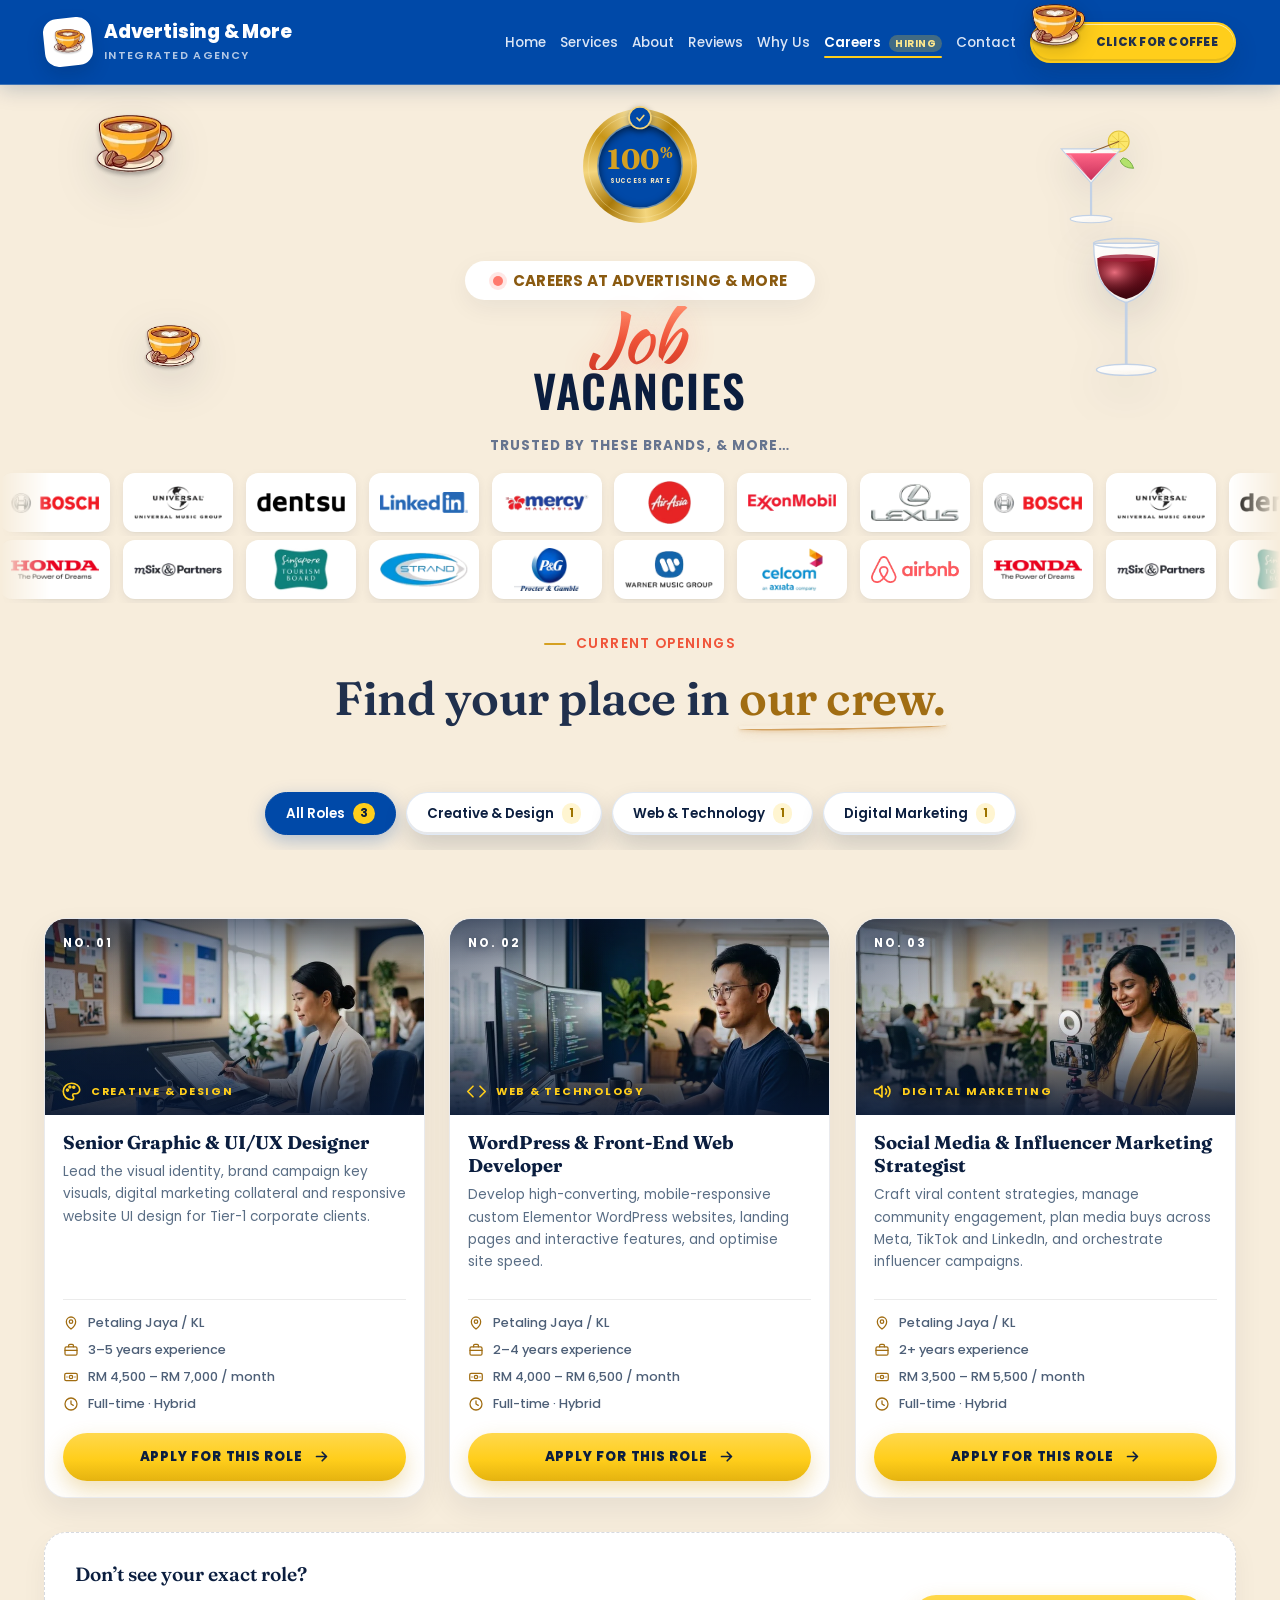
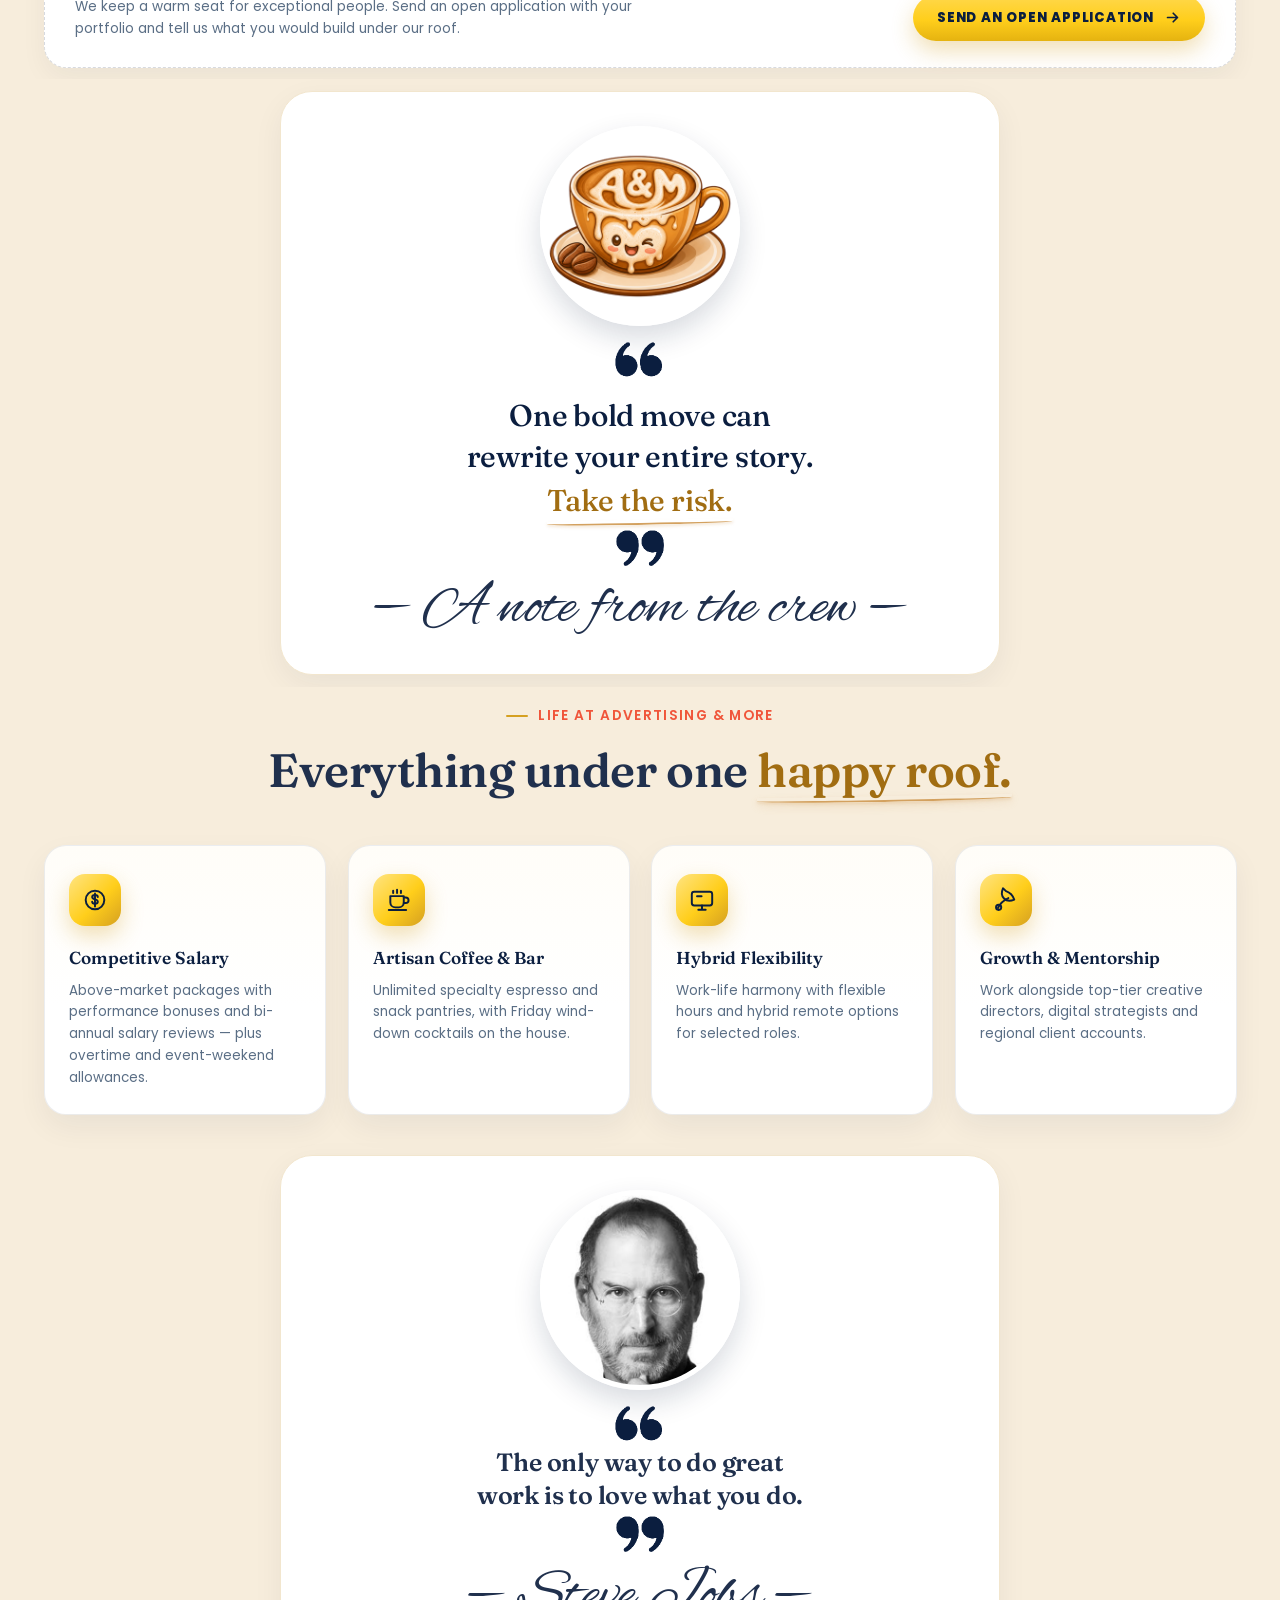
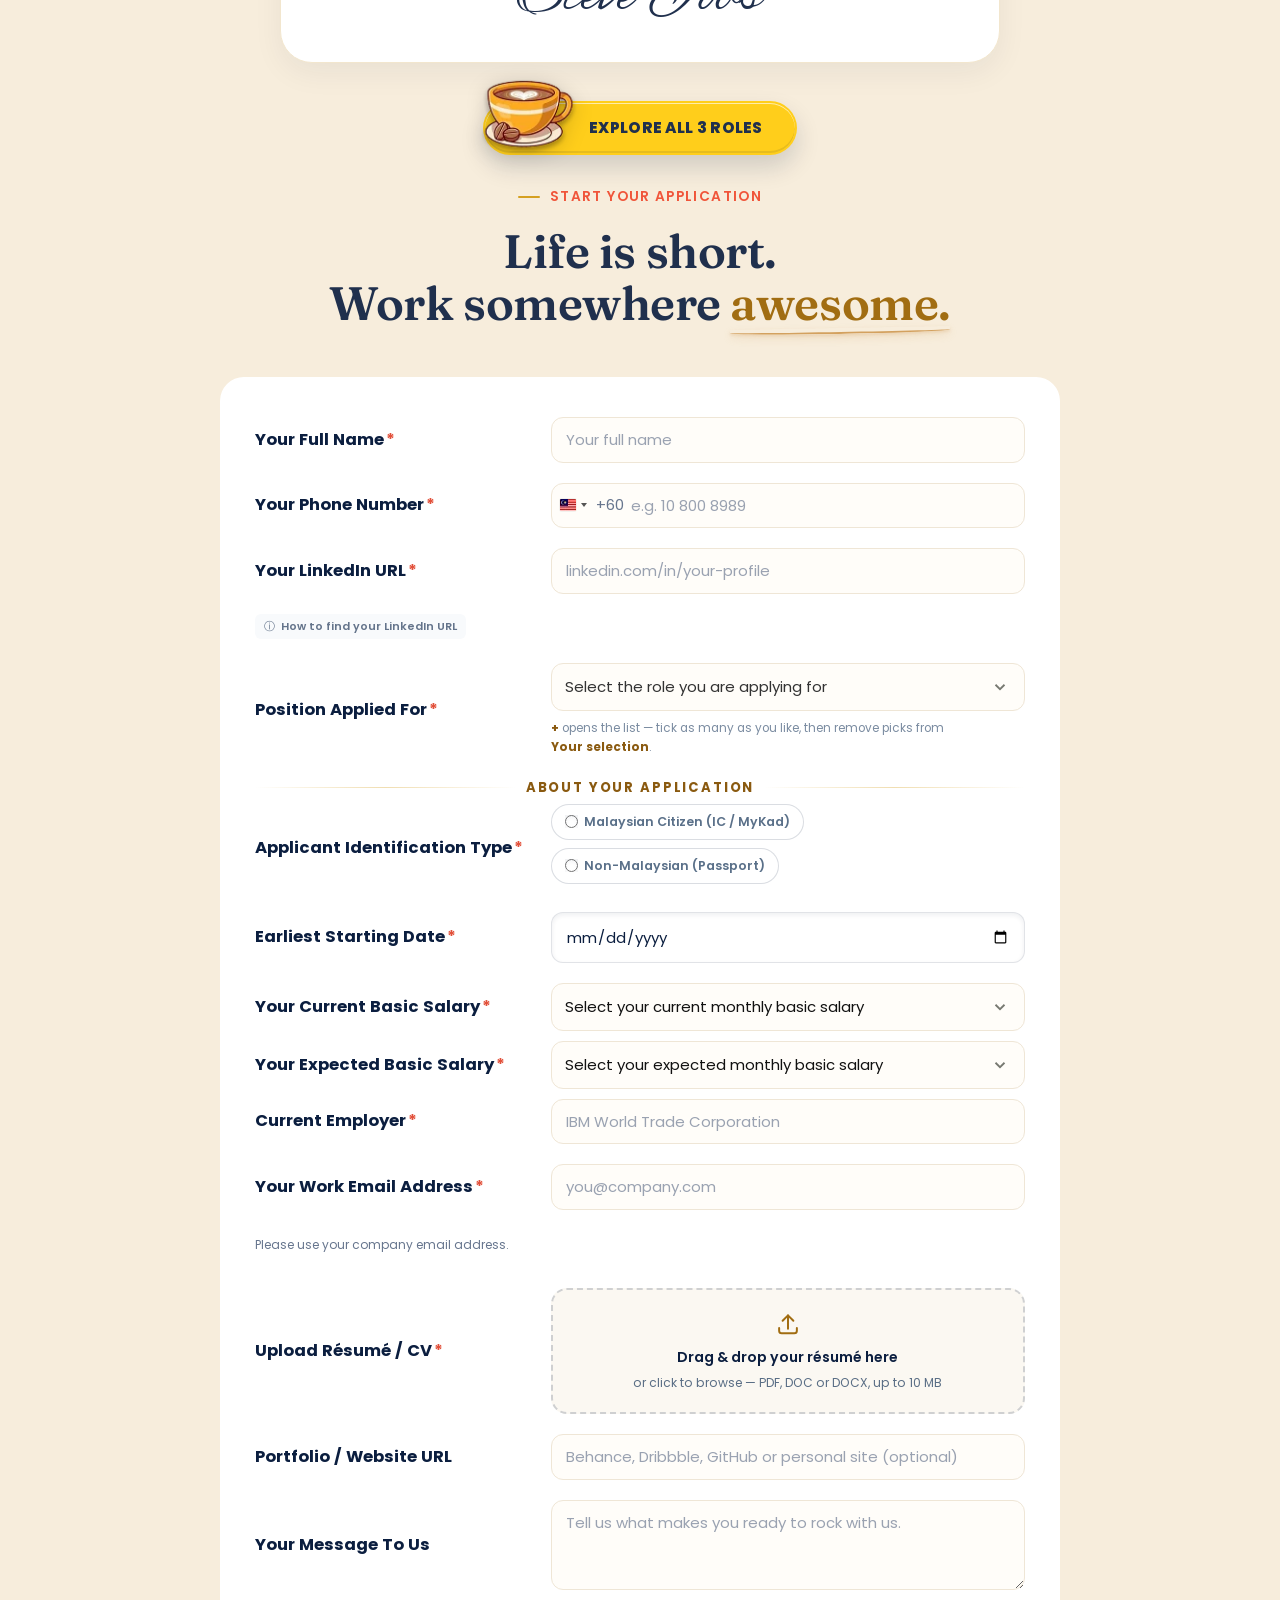
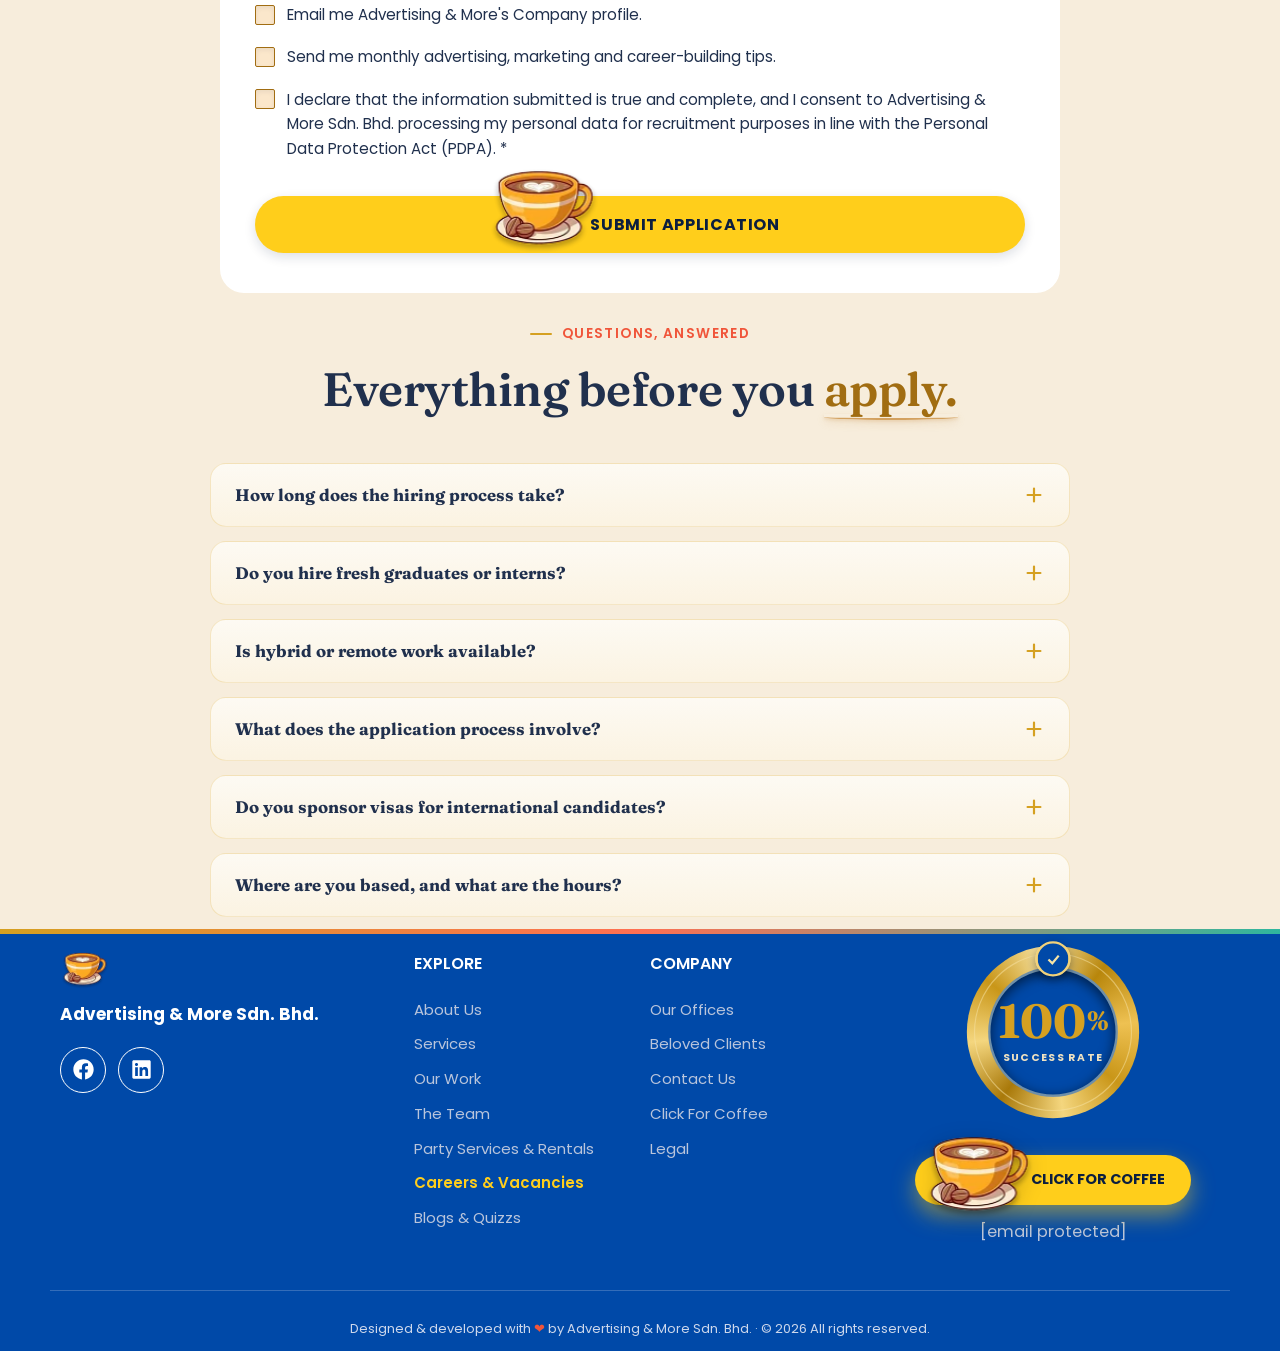
==== job-vacancy-page.html @ d0c553c1 "Add files via upload" ====
<!DOCTYPE html>
<html lang="en">
<head>
  <meta charset="UTF-8">
  <meta name="viewport" content="width=device-width, initial-scale=1.0">
  <title>Careers &amp; Job Vacancies | Advertising &amp; More Sdn. Bhd.</title>
  
  <!-- Google Fonts: Fraunces (Headings), Poppins (Body & UI), Alex Brush (Script Accents) -->
  <meta name="theme-color" content="#0049A8">
  <style id="embedded-fonts">
/* Embedded Google Fonts (latin + latin-ext WOFF2) — Fraunces / Poppins / Alex Brush. */
/* latin-ext */

/* latin */
@font-face {
  font-family: 'Alex Brush';
  font-style: normal;
  font-weight: 400;
  font-display: swap;
  src: url('[data-uri]') format('woff2');
  unicode-range: U+0000-00FF, U+0131, U+0152-0153, U+02BB-02BC, U+02C6, U+02DA, U+02DC, U+0304, U+0308, U+0329, U+2000-206F, U+20AC, U+2122, U+2191, U+2193, U+2212, U+2215, U+FEFF, U+FFFD;
}
/* latin-ext */

/* latin */

/* latin-ext */

/* latin */
@font-face {
  font-family: 'Fraunces';
  font-style: normal;
  font-weight: 300 900;
  font-display: swap;
  src: url('[data-uri]') format('woff2');
  unicode-range: U+0000-00FF, U+0131, U+0152-0153, U+02BB-02BC, U+02C6, U+02DA, U+02DC, U+0304, U+0308, U+0329, U+2000-206F, U+20AC, U+2122, U+2191, U+2193, U+2212, U+2215, U+FEFF, U+FFFD;
}
/* latin-ext */

/* latin */

/* latin-ext */

/* latin */

/* latin-ext */

/* latin */
@font-face {
  font-family: 'Poppins';
  font-style: normal;
  font-weight: 400;
  font-display: swap;
  src: url('[data-uri]') format('woff2');
  unicode-range: U+0000-00FF, U+0131, U+0152-0153, U+02BB-02BC, U+02C6, U+02DA, U+02DC, U+0304, U+0308, U+0329, U+2000-206F, U+20AC, U+2122, U+2191, U+2193, U+2212, U+2215, U+FEFF, U+FFFD;
}
/* latin-ext */

/* latin */
@font-face {
  font-family: 'Poppins';
  font-style: normal;
  font-weight: 500;
  font-display: swap;
  src: url('[data-uri]') format('woff2');
  unicode-range: U+0000-00FF, U+0131, U+0152-0153, U+02BB-02BC, U+02C6, U+02DA, U+02DC, U+0304, U+0308, U+0329, U+2000-206F, U+20AC, U+2122, U+2191, U+2193, U+2212, U+2215, U+FEFF, U+FFFD;
}
/* latin-ext */

/* latin */
@font-face {
  font-family: 'Poppins';
  font-style: normal;
  font-weight: 600;
  font-display: swap;
  src: url('[data-uri]') format('woff2');
  unicode-range: U+0000-00FF, U+0131, U+0152-0153, U+02BB-02BC, U+02C6, U+02DA, U+02DC, U+0304, U+0308, U+0329, U+2000-206F, U+20AC, U+2122, U+2191, U+2193, U+2212, U+2215, U+FEFF, U+FFFD;
}
/* latin-ext */

/* latin */
@font-face {
  font-family: 'Poppins';
  font-style: normal;
  font-weight: 700;
  font-display: swap;
  src: url('[data-uri]') format('woff2');
  unicode-range: U+0000-00FF, U+0131, U+0152-0153, U+02BB-02BC, U+02C6, U+02DA, U+02DC, U+0304, U+0308, U+0329, U+2000-206F, U+20AC, U+2122, U+2191, U+2193, U+2212, U+2215, U+FEFF, U+FFFD;
}
/* latin-ext */

/* latin */
@font-face {
  font-family: 'Poppins';
  font-style: normal;
  font-weight: 800;
  font-display: swap;
  src: url('[data-uri]') format('woff2');
  unicode-range: U+0000-00FF, U+0131, U+0152-0153, U+02BB-02BC, U+02C6, U+02DA, U+02DC, U+0304, U+0308, U+0329, U+2000-206F, U+20AC, U+2122, U+2191, U+2193, U+2212, U+2215, U+FEFF, U+FFFD;
}
  </style>

  <style>
    /* ==========================================================================
       ADVERTISING & MORE — EXACT DESIGN SYSTEM & TOKENS (100% BRAND MATCH)
       ========================================================================== */
    :root {
      --color-primary: #0049A8;          /* Exact Royal Blue from Footer & Header */
      --color-primary-dark: #0B1E3F;     /* Deep Navy Blue */
      --color-primary-deep: #072a5a;
      --color-accent-gold: #FFCE1B;      /* Bright Yellow / Coffee Button Gold */
      --color-accent-gold-hover: #D5A021; /* exact: job-vacancy / live site */
      --color-accent-hover: #003680;
      --color-accent-soft: rgba(0, 73, 168, 0.08);
      --color-gold-soft: rgba(255, 206, 27, 0.15);
      --color-bg-page: #F7EDDC;          /* Warm Cream Background */
      --color-bg-surface: #FFFFFF;
      --color-bg-alt: #F0F6FF;           /* Ice Blue Tint */
      --color-text-dark: #0B1E3F;
      --color-text-muted: #5A6E85;
      --color-text-light: #8E9FAA;
      --color-white: #FFFFFF;
      --color-border: #E2E8F0;
      --color-border-gold: rgba(255, 206, 27, 0.4);
      /* Added: exact job-vacancy tokens used by the shared header/footer */
      --color-gold-text: #A16D12;
      --color-gold-light: #F7E1AC;
      --color-cream-bg: #F7EDDC;
      --color-cream-soft: #EFE6D6;
      --color-cream-light: #FBF8F2;
      --color-coral: #F0553A;
      --color-coral-light: #FF6F52;
      --color-mint: #5EEAD4;
      --color-text-body: #4A5568;
      --color-footer-link: #B9C5DC;
      --color-border-card: rgba(0, 73, 168, 0.12);
      --radius-pill: 9999px;
      --shadow-gold: 0 10px 24px rgba(255, 206, 27, 0.45);

      /* Font style 100% identical to job-vacancy-page (Fraunces / Poppins / Alex Brush) */
      --font-display: "Fraunces", Georgia, "Times New Roman", serif;
      --font-body: "Poppins", -apple-system, BlinkMacSystemFont, "Segoe UI", Roboto, sans-serif;
      --font-script: "Alex Brush", cursive, serif;

      --radius-sm: 8px;
      --radius-md: 14px;
      --radius-lg: 20px;
      --radius-xl: 28px;
      --radius-full: 9999px;

      --shadow-sm: 0 2px 8px rgba(0, 0, 0, 0.04);
      --shadow-md: 0 8px 24px rgba(0, 73, 168, 0.08);
      --shadow-lg: 0 16px 36px rgba(0, 73, 168, 0.12);
      --shadow-xl: 0 24px 48px rgba(11, 30, 63, 0.16);

      --transition-fast: 0.2s ease;
      --transition-normal: 0.35s cubic-bezier(0.16, 1, 0.3, 1);
      --transition-slow: 0.5s cubic-bezier(0.16, 1, 0.3, 1);
    }

    *, *::before, *::after {
      box-sizing: border-box;
      margin: 0;
      padding: 0;
    }

    html {
      scroll-behavior: smooth;
      font-size: 16px;
    }

    body {
      font-family: var(--font-body);
      background-color: var(--color-bg-page);
      color: var(--color-text-dark);
      line-height: 1.6;
      -webkit-font-smoothing: antialiased;
      overflow-x: hidden;
    }

    a {
      color: inherit;
      text-decoration: none;
    }

    img {
      max-width: 100%;
      height: auto;
      display: block;
    }

    button, input, select, textarea {
      font-family: inherit;
      font-size: inherit;
      border: none;
      outline: none;
      background: none;
    }

    .container {
      width: 100%;
      max-width: 1240px;
      margin: 0 auto;
      padding: 0 24px;
    }

    /* ==========================================================================
       KEYFRAME ANIMATIONS (100% BRAND CONSISTENCY)
       ========================================================================== */
    @keyframes coffeeFloat {
      0% {
        transform: translateY(0) rotate(0deg) scale(1);
      }
      20% {
        transform: translateY(-4px) rotate(-4deg) scale(1.03);
      }
      40% {
        transform: translateY(-8px) rotate(4deg) scale(1.05);
      }
      60% {
        transform: translateY(-4px) rotate(-3deg) scale(1.03);
      }
      80% {
        transform: translateY(-2px) rotate(2deg) scale(1.01);
      }
      100% {
        transform: translateY(0) rotate(0deg) scale(1);
      }
    }

    @keyframes pulseGlow {
      0% { box-shadow: 0 0 0 0 rgba(255, 206, 27, 0.45); }
      70% { box-shadow: 0 0 0 16px rgba(255, 206, 27, 0); }
      100% { box-shadow: 0 0 0 0 rgba(255, 206, 27, 0); }
    }

    @keyframes cardFlip {
      0% { transform: perspective(800px) rotateY(0deg); }
      50% { transform: perspective(800px) rotateY(180deg); }
      100% { transform: perspective(800px) rotateY(360deg); }
    }

    @keyframes shimmer {
      0% { background-position: -200% 0; }
      100% { background-position: 200% 0; }
    }

    /* ==========================================================================
       BUTTONS & BADGES
       ========================================================================== */
/* ==========================================================================
       EXACT 100% PILL BUTTON WITH OVERLAPPING COFFEE CUP (MATCHING SCREENSHOT 213601)
       ========================================================================== */
    .btn-coffee-pill {
      position: relative;
      background: var(--color-accent-gold);
      color: #20304D;
      font-family: var(--font-body);
      font-weight: 800;
      font-size: 0.95rem;
      text-transform: uppercase;
      letter-spacing: 0.02em;
      border-radius: var(--radius-pill);
      padding: 13px 32px 13px 104px;
      display: inline-flex;
      align-items: center;
      justify-content: center;
      white-space: nowrap;
      cursor: pointer;
      border: 2px solid transparent;
      box-shadow: 0 6px 18px rgba(11, 30, 63, 0.14);
      transition: transform 0.2s ease, box-shadow 0.2s ease, background 0.2s ease;
      text-decoration: none;
      user-select: none;
      overflow: visible;
    }

    .btn-coffee-pill:hover {
      background: var(--color-accent-gold-hover);
      transform: translateY(-2px);
      box-shadow: 0 10px 24px rgba(255, 206, 27, 0.45);
      color: #20304D;
    }

    /* Exact Position, Scale and Overflow of Coffee Cup on Yellow Pill */
    .btn-coffee-pill img.coffee-cup-badge {
      width: 104px;
      height: auto;
      position: absolute;
      left: -8px;
      top: -26px;
      animation: coffeeFloat 2.8s ease-in-out infinite;
      transform-origin: bottom center;
      will-change: transform;
      pointer-events: none;
      filter: drop-shadow(0 4px 10px rgba(0, 0, 0, 0.18));
    }

    /* Header specific sizing */
    .btn-coffee-pill.header-btn {
      padding: 10px 24px 10px 84px;
      font-size: 0.85rem;
    }
    .btn-coffee-pill.header-btn img.coffee-cup-badge {
      width: 86px;
      left: -6px;
      top: -22px;
    }

    
    .hd-eyebrow {
      display: inline-flex;
      align-items: center;
      gap: 10px;
      font-size: 0.82rem;
      font-weight: 700;
      letter-spacing: 0.15em;
      text-transform: uppercase;
      color: var(--color-primary);
      margin-bottom: 12px;
    }

    .hd-eyebrow .line {
      width: 28px;
      height: 2px;
      background-color: var(--color-primary);
      display: inline-block;
    }

    .heading-display {
      font-family: var(--font-display);
      font-size: clamp(2rem, 3.8vw, 3.4rem);
      font-weight: 700;
      line-height: 1.15;
      color: var(--color-primary-dark);
      margin-bottom: 16px;
    }

    .heading-display .text-gold {
      color: #D4A000;
    }

    

    .section-header-center {
      text-align: center;
      margin-bottom: 44px;
    }

    .section-header-center .hd-eyebrow {
      justify-content: center;
    }

    /* ==========================================================================
       HEADER (POLISHED & REFINED)
       ========================================================================== */
    .site-header {
      position: sticky;
      top: 0;
      left: 0;
      width: 100%;
      z-index: 1000;
      background: var(--color-primary);
      border-bottom: 1px solid rgba(247, 237, 220, 0.25);
      box-shadow: 0 4px 20px rgba(7, 42, 90, 0.22);
      transition: all 0.3s ease;
    }

    .header-inner {
      display: flex;
      align-items: center;
      justify-content: space-between;
      height: 84px;
      gap: 20px;
    }

    .brand-logo {
      display: inline-flex;
      align-items: center;
      gap: 12px;
      text-decoration: none;
    }

    .brand-logo .mark {
      width: 48px;
      height: 48px;
      border-radius: 14px;
      background: var(--color-white);
      display: grid;
      place-items: center;
      box-shadow: 0 8px 18px rgba(11, 30, 63, 0.20);
      transform: rotate(-6deg); /* Main site logo in header: STATIC — no animation (matches advertisingandmore.com .logo .mark) */
      position: relative;
    }

    .brand-logo:hover .mark {
      transform: rotate(-6deg); /* No hover animation on the header's main logo */
    }

    .brand-logo .mark img {
      width: 36px;
      height: auto;
      transform: rotate(6deg);
      animation: none; /* Header main logo never animates; coffeeFloat stays on every other coffee cup */
      transform-origin: bottom center;
    }

    .brand-logo .name {
      font-weight: 800;
      font-size: 1.15rem;
      color: var(--color-white);
      line-height: 1.1;
      letter-spacing: -0.01em;
    }

    .brand-logo .subtitle {
      font-size: 0.68rem;
      letter-spacing: 0.12em;
      text-transform: uppercase;
      color: var(--color-accent-gold);
      font-weight: 600;
      margin-top: 2px;
      display: block;
    }

    .site-nav {
      display: flex;
      align-items: center;
      gap: 28px;
    }

    .nav-list {
      display: flex;
      list-style: none;
      align-items: center;
      gap: 22px;
    }

    .nav-link {
      color: rgba(255, 255, 255, 0.92);
      font-weight: 500;
      font-size: 0.94rem;
      position: relative;
      padding: 6px 0;
      transition: color 0.2s ease;
    }

    .nav-link:hover {
      color: var(--color-accent-gold);
    }

    .nav-link.active {
      color: var(--color-accent-gold);
      font-weight: 600;
    }

    .nav-link.active::after {
      content: "";
      position: absolute;
      bottom: 0;
      left: 0;
      width: 100%;
      height: 2px;
      background: var(--color-accent-gold);
      border-radius: 2px;
    }

    .nav-badge-pill {
      background: var(--color-coral);
      color: var(--color-white);
      font-size: 0.62rem;
      font-weight: 700;
      text-transform: uppercase;
      letter-spacing: 0.05em;
      padding: 2px 7px;
      border-radius: 20px;
      margin-left: 5px;
      vertical-align: middle;
      display: inline-block;
    }

    .mobile-menu-btn {
      display: none;
      background: transparent;
      border: none;
      color: var(--color-white);
      cursor: pointer;
      padding: 8px;
    }

    .mobile-drawer {
      display: none;
      position: fixed;
      top: 84px;
      left: 0;
      width: 100%;
      background: var(--color-primary-dark);
      padding: 24px;
      border-bottom: 3px solid var(--color-accent-gold);
      box-shadow: 0 10px 30px rgba(0, 0, 0, 0.35);
      z-index: 999;
    }

    .mobile-drawer.open {
      display: block;
    }

    .mobile-drawer .nav-list {
      flex-direction: column;
      align-items: flex-start;
      gap: 16px;
    }

    .mobile-drawer .nav-link {
      font-size: 1.1rem;
      display: block;
      width: 100%;
    }

    .mobile-drawer .drawer-cta {
      margin-top: 20px;
      padding-top: 18px;
      border-top: 1px solid rgba(255, 255, 255, 0.12);
      width: 100%;
    }

    /* ==========================================================================
       HERO SECTION (ENTRY #43 STRUCTURE + REALISTIC AI HERO IMAGERY)
       ========================================================================== */
    

    

    

    

    .hero-title .text-gold {
      color: #D4A000;
    }

    

    

    

    

    

    

    

    

    

    

    

    

    

    

    

    /* ==========================================================================
       SHOWCASE SLIDER (SEQUENTIAL / SERIAL AUTO-PLAY ABOVE "OUR SERVICES")
       ========================================================================== */
    

    

    

    
    
    

    

    

    

    

    

    

    

    

    
    

    

    

    

    

    

    

    

    .slider-dot.active {
      width: 30px;
      border-radius: var(--radius-full);
      background: var(--color-primary);
    }

    /* ==========================================================================
       OUR SERVICES & EVENT EXPERIENCES (ORGANIZED BY 10 CHATGPT CATEGORIES)
       ========================================================================== */
    

    .category-tabs-container {
      margin-bottom: 32px;
      overflow-x: auto;
      scrollbar-width: thin;
      scrollbar-color: var(--color-accent-gold) rgba(0,0,0,0.05);
      padding-bottom: 12px;
    }

    .category-tabs-nav {
      display: flex;
      gap: 10px;
      min-width: max-content;
      padding: 4px;
    }

    .tab-pill-btn {
      padding: 10px 20px;
      background: var(--color-white);
      color: var(--color-primary-dark);
      border-radius: var(--radius-full);
      font-size: 0.84rem;
      font-weight: 600;
      border: 1.5px solid rgba(0, 73, 168, 0.12);
      cursor: pointer;
      transition: var(--transition-normal);
      display: inline-flex;
      align-items: center;
      gap: 8px;
      white-space: nowrap;
      box-shadow: 0 2px 6px rgba(0, 0, 0, 0.03);
    }

    .tab-pill-btn:hover {
      border-color: var(--color-primary);
      color: var(--color-primary);
      transform: translateY(-2px);
    }

    .tab-pill-btn.active {
      background: var(--color-primary);
      color: var(--color-white);
      border-color: var(--color-primary);
      box-shadow: 0 6px 18px rgba(0, 73, 168, 0.28);
    }

    .tab-count-badge {
      background: rgba(255, 206, 27, 0.2);
      color: #9E7400;
      font-size: 0.72rem;
      font-weight: 700;
      padding: 2px 7px;
      border-radius: var(--radius-full);
    }

    .tab-pill-btn.active .tab-count-badge {
      background: var(--color-accent-gold);
      color: #0B1E3F;
    }

    /* Search & Filter Bar */
    

    

    .search-input {
      width: 100%;
      padding: 12px 20px 12px 44px;
      background: var(--color-white);
      border: 1.5px solid rgba(0, 73, 168, 0.15);
      border-radius: var(--radius-full);
      font-size: 0.88rem;
      color: var(--color-primary-dark);
      transition: var(--transition-fast);
      box-shadow: 0 2px 8px rgba(0,0,0,0.03);
    }

    .search-input:focus {
      border-color: var(--color-primary);
      box-shadow: 0 4px 16px rgba(0, 73, 168, 0.15);
    }

    

    

    

    /* 4-column Services Grid */
    

    .service-card {
      background: var(--color-white);
      border-radius: var(--radius-lg);
      overflow: hidden;
      box-shadow: 0 8px 20px rgba(0, 73, 168, 0.06);
      border: 1px solid rgba(0, 73, 168, 0.08);
      transition: var(--transition-normal);
      display: flex;
      flex-direction: column;
      cursor: pointer;
    }

    .service-card:hover {
      transform: translateY(-6px);
      box-shadow: 0 16px 36px rgba(0, 73, 168, 0.14);
      border-color: var(--color-accent-gold);
    }

    .service-card-img-wrap {
      position: relative;
      height: 190px;
      overflow: hidden;
      background: #E2E8F0;
    }

    .service-card-img-wrap img {
      width: 100%;
      height: 100%;
      object-fit: cover;
      transition: transform 0.6s ease;
    }

    .service-card:hover .service-card-img-wrap img {
      transform: scale(1.08);
    }

    
    .service-card-body {
      padding: 20px;
      display: flex;
      flex-direction: column;
      flex: 1;
    }

    .service-card-title {
      font-family: var(--font-display);
      font-size: 1.12rem;
      font-weight: 700;
      color: var(--color-primary-dark);
      margin-bottom: 8px;
      line-height: 1.25;
    }

    

    .service-card-desc {
      font-size: 0.85rem;
      color: var(--color-text-muted);
      line-height: 1.55;
      margin-bottom: 18px;
      flex: 1;
      display: -webkit-box;
      -webkit-line-clamp: 3;
      -webkit-box-orient: vertical;
      overflow: hidden;
    }

    

    

    .service-card:hover .service-card-action svg {
      transform: translateX(4px);
    }

    /* ==========================================================================
       TOP 15 RECOMMENDED PICKS (FROM CHATGPT LINK)
       ========================================================================== */
    

    

    

    

    

    

    

    

    

    

    

    

    

    /* ==========================================================================
       COMPLETE LOOKBOOK / PHOTO GALLERY (INTEGRATING ALL 100 CHATGPT IMAGES)
       ========================================================================== */
    

    

    

    

    

    

    
    
    
    
    /* ==========================================================================
       OCCASIONS SHOWCASE (ENTRY #43 STRUCTURE)
       ========================================================================== */
    

    

    

    

    

    

    

    

    

    

    

    /* ==========================================================================
       BOOKING & INQUIRY FORM (ENTRY #43 STRUCTURE & BRAND COLOR)
       ========================================================================== */
    

    

    

    

    

    

    

    

    /* Form Fields */
    

    

    

    

    

    

    

    

    

    .quick-pill.selected {
      background: var(--color-primary);
      color: var(--color-white);
      border-color: var(--color-primary);
    }

    

    

    /* ==========================================================================
       WHY CHOOSE US (ENTRY #43 STRUCTURE)
       ========================================================================== */
    

    

    

    

    

    

    

    /* ==========================================================================
       FOOTER (100% IDENTICAL TO USER SCREENSHOT & LIVE WEBSITE)
       ========================================================================== */
    .site-footer {
      background-color: #0049A8;
      position: relative;
      padding: 50px 0 25px 0;
      border-top: 4px solid;
      border-image: linear-gradient(to right, #F7EDDC 0%, #FFCE1B 35%, #F0553A 70%, #5EEAD4 100%) 1;
      color: #ffffff;
    }

    .footer-grid-exact {
      display: grid;
      grid-template-columns: 1.27fr 1fr 1fr 1.27fr; /* same 28/22/22/28 ratio — fr keeps the gaps inside the container (the old % version overflowed 60px and clipped the coffee pill on small laptops) */
      gap: 20px;
      align-items: flex-start;
      margin-bottom: 30px;
    }

    .footer-brand-row {
      display: flex;
      align-items: center;
      gap: 14px;
      margin-bottom: 18px;
    }

    .footer-col-1 .footer-cup-wrap {
      margin: 0;
      display: block;
      flex: 0 0 auto;
      line-height: 0;
    }

    .footer-col-1 .footer-cup-wrap img {
      width: 80px; /* footer logo slightly smaller per request */
      height: auto;
      display: block;
      animation: none; /* footer brand logo animation off by request */
      transform: none;
      will-change: auto;
      filter: drop-shadow(0 6px 14px rgba(0, 0, 0, 0.25));
    }

    .footer-col-1 .company-title {
      font-family: var(--font-body);
      font-weight: 700;
      font-size: 1.05rem;
      color: #ffffff;
      margin: 0;
      line-height: 1.25;
      text-align: left;
    }

    .footer-social-wrapper {
      display: flex;
      align-items: center;
      gap: 12px;
    }

    .footer-social-icon {
      width: 38px;
      height: 38px;
      border: 1.8px solid #ffffff;
      border-radius: 50%;
      display: flex;
      align-items: center;
      justify-content: center;
      color: #ffffff;
      transition: all 0.25s ease;
      background: transparent;
      text-decoration: none;
    }

    .footer-social-icon svg {
      width: 18px;
      height: 18px;
      fill: #ffffff;
      transition: fill 0.25s ease;
    }

    .footer-social-icon:hover {
      background: #ffffff;
      transform: translateY(-2px);
      box-shadow: 0 4px 12px rgba(0, 0, 0, 0.2);
    }

    .footer-social-icon:hover svg {
      fill: #0049A8;
    }

    .footer-nav-col h4 {
      font-family: var(--font-body);
      font-size: 15px;
      font-weight: 700;
      text-transform: uppercase;
      letter-spacing: 0.05em;
      color: #ffffff;
      margin-bottom: 18px;
    }

    .footer-exact-links {
      list-style: none;
      display: flex;
      flex-direction: column;
      gap: 10px;
    }

    .footer-exact-links li a {
      font-family: var(--font-body);
      font-size: 14.5px;
      color: #B9C5DC;
      transition: color 0.2s ease, transform 0.2s ease;
      display: inline-block;
    }

    .footer-exact-links li a:hover {
      color: #FFCE1B;
      transform: translateX(3px);
    }

    .foot-cta-exact {
      display: flex;
      flex-direction: column;
      align-items: center;
      text-align: center;
    }

    .footer-seal {
      width: 136px;
      height: 136px;
      margin: 0 auto 36px;
      position: relative;
      display: grid;
      place-items: center;
      border-radius: 50%;
      background: conic-gradient(from 218deg, #a9790a, #f4d67e, #c99618, #f7e4a6, #b8860b, #eec152, #c99618, #f4d67e, #a9790a);
      box-shadow: 0 8px 24px rgba(0, 0, 0, 0.35);
    }

    .footer-seal::before {
      content: "";
      position: absolute;
      inset: 5px;
      border-radius: 50%;
      border: 1px solid rgba(247, 228, 166, 0.6);
    }

    .footer-seal .chk {
      position: absolute;
      top: -5px;
      left: 50%;
      transform: translateX(-50%);
      width: 28px;
      height: 28px;
      border-radius: 50%;
      background: radial-gradient(circle at 50% 35%, #0049a8, #0049a8);
      border: 2px solid #f2d27a;
      display: flex;
      align-items: center;
      justify-content: center;
      box-shadow: 0 3px 8px rgba(0, 0, 0, 0.4);
      z-index: 2;
    }

    .footer-seal .chk svg {
      width: 12px;
      height: 12px;
      stroke: #f7e4a6;
      stroke-width: 3.5;
    }

    .footer-seal .seal-core {
      width: 104px;
      height: 104px;
      border-radius: 50%;
      background: radial-gradient(circle at 50% 30%, #0049a8, #072a5a);
      border: 2px solid rgba(247, 228, 166, 0.45);
      display: flex;
      flex-direction: column;
      align-items: center;
      justify-content: center;
      box-shadow: inset 0 3px 11px rgba(0, 0, 0, 0.6);
    }

    .footer-seal .seal-100 {
      font-family: var(--font-display);
      font-size: 2.1rem;
      font-weight: 700;
      color: #FFCE1B;
      line-height: 1;
    }

    .footer-seal .seal-100 span {
      font-size: 1.1rem;
      vertical-align: top;
      margin-left: 1px;
    }

    .footer-seal .seal-txt {
      font-size: 0.48rem;
      font-weight: 700;
      letter-spacing: 0.1em;
      text-transform: uppercase;
      color: #efe2c1;
      margin-top: 4px;
    }

    .footer-email-link {
      font-family: var(--font-body);
      font-size: 0.92rem;
      color: #ffffff;
      text-decoration: none;
      margin-top: 6px;
      transition: color 0.2s ease;
    }

    .footer-email-link:hover {
      color: #FFCE1B;
    }

    .footer-divider-line {
      border-top: 1px solid rgba(205, 216, 236, 0.25);
      margin: 25px 0 18px;
    }

    .footer-bottom-flex {
      display: flex;
      align-items: center;
      justify-content: space-between;
      gap: 20px;
      position: relative;
    }

    .footer-copy-text {
      font-size: 13px;
      color: #CDD8EC;
      font-family: var(--font-body);
      text-align: center;
      flex: 1;
    }

    .btn-scroll-top {
      width: 42px;
      height: 42px;
      border-radius: 50%;
      background: #FFCE1B;
      color: #0B1E3F;
      display: flex;
      align-items: center;
      justify-content: center;
      box-shadow: 0 4px 12px rgba(0, 0, 0, 0.25);
      border: none;
      cursor: pointer;
      transition: transform 0.2s ease, background 0.2s ease;
      text-decoration: none;
      flex-shrink: 0;
      margin-left: auto;
      align-self: center;
    }

    .btn-scroll-top:hover {
      background: #D5A021;
      transform: translateY(-3px);
    }

    .btn-scroll-top svg {
      width: 20px;
      height: 20px;
      stroke: #0B1E3F;
      stroke-width: 3;
    }

    /* ==========================================================================
       INTERACTIVE QUICK-VIEW MODAL
       ========================================================================== */
    

    .modal-backdrop.is-open {
      display: flex;
    }

    

    @keyframes modalFadeIn {
      from { transform: scale(0.92); opacity: 0; }
      to { transform: scale(1); opacity: 1; }
    }

    

    

    

    

    

    

    

    

    

    

    

    

    

    

    /* Toast Notification */
    

    

    @keyframes toastSlide {
      from { transform: translateY(40px); opacity: 0; }
      to { transform: translateY(0); opacity: 1; }
    }

    /* ==========================================================================
       RESPONSIVE BREAKPOINTS
       ========================================================================== */
    @media (max-width: 1080px) {
      .hero-grid { grid-template-columns: 1fr; }
      .hero-media-frame img { height: 380px; }
      .booking-card-container { grid-template-columns: 1fr; }
      .services-grid-12 { grid-template-columns: repeat(3, 1fr); }
      .lookbook-grid { grid-template-columns: repeat(4, 1fr); }
      .slide-card { flex: 0 0 calc(50% - 11px); }
    }

    @media (max-width: 820px) {
      .services-grid-12 { grid-template-columns: repeat(2, 1fr); }
      .occasions-grid-4 { grid-template-columns: repeat(2, 1fr); }
      .why-grid-4 { grid-template-columns: repeat(2, 1fr); }
      .lookbook-grid { grid-template-columns: repeat(3, 1fr); }
    }

    @media (max-width: 580px) {
      .slide-card { flex: 0 0 100%; }
      .services-grid-12 { grid-template-columns: 1fr; }
      .occasions-grid-4 { grid-template-columns: 1fr; }
      .why-grid-4 { grid-template-columns: 1fr; }
      .lookbook-grid { grid-template-columns: repeat(2, 1fr); }
      .form-grid-2 { grid-template-columns: 1fr; }
      .booking-card-container { padding: 28px 20px; }
      .top15-picks-banner { padding: 28px 20px; }
    }

    /* ==========================================================================
       DETAILS LABELS — titles moved OFF the images into the card details
       (image-overlay pill/shape titles removed per request; text lives here
       and in the View-Specs details modal: #modal-cat / #modal-title / #modal-ref)
       ========================================================================== */
    
    
     /* room for the overlapping animated coffee cup */

    /* Details popup as a BIG slider: larger card/image; browse all events with Prev/Next */
    
    
    
    
    
    @keyframes modalSlideNext { from { opacity: 0; transform: translateX(36px); } to { opacity: 1; transform: translateX(0); } }
    @keyframes modalSlidePrev { from { opacity: 0; transform: translateX(-36px); } to { opacity: 1; transform: translateX(0); } }
    
    
    
    
    
    
    @media (max-width: 580px) {
      .modal-nav-btn { width: 48px; height: 48px; }
      .modal-body { padding: 22px 18px 26px; }
    }
    @media (max-width: 580px) {
      .hero-badges-row { flex-wrap: wrap; gap: 12px 18px; } /* mobile: hero feature badges wrap instead of clipping */
      .hero-badge-item { font-size: 0.8rem; }
    }

    /* Shared footer responsive — 100% from job-vacancy-page */
    @media (max-width: 1024px) {
      .footer-grid-exact {
        grid-template-columns: repeat(2, 1fr);
        gap: 36px;
      }
    }
    @media (max-width: 768px) {
      .footer-grid-exact {
        grid-template-columns: 1fr;
        text-align: center;
      }
      .footer-social-wrapper {
        justify-content: center;
      }
      .footer-bottom-flex {
        flex-direction: column;
        gap: 16px;
      }
    }

    /* ==========================================================================
       SHARED HEADER/FOOTER RESPONSIVE SAFEGUARD (desktop 100% job-vacancy;
       tablet/mobile made fully friendly — same block in both files)
       ========================================================================== */
    section[id], footer[id] { scroll-margin-top: 100px; }
    .mobile-drawer { max-height: calc(100dvh - 84px); overflow-y: auto; }
    @media (max-width: 1024px) {
      .site-nav { display: none; }
      .mobile-menu-btn { display: block; }
    }
    @media (max-width: 480px) {
      .header-inner { height: 76px; gap: 12px; }
      .mobile-drawer { top: 76px; max-height: calc(100dvh - 76px); padding: 20px 18px 24px; }
      .brand-logo { gap: 10px; min-width: 0; }
      .brand-logo .mark { width: 42px; height: 42px; border-radius: 12px; flex-shrink: 0; }
      .brand-logo .mark img { width: 31px; }
      .brand-logo .name { font-size: 1rem; }
      .brand-logo .subtitle { font-size: 0.6rem; }
      .btn-coffee-pill { padding: 12px 22px 12px 88px; font-size: 0.88rem; }
      .btn-coffee-pill img.coffee-cup-badge { width: 88px; top: -22px; }
      .footer-seal { width: 124px; height: 124px; }
      .footer-seal .seal-core { width: 96px; height: 96px; }
    }

    /* Footer brand order + back-to-top arrow alignment */
    .btn-scroll-top:focus-visible {
      outline: 3px solid #ffffff;
      outline-offset: 3px;
    }

    @media (max-width: 1024px) {
      .footer-brand-row { justify-content: center; }
    }

    @media (max-width: 768px) {
      .footer-brand-row { justify-content: center; }
      .footer-bottom-flex { align-items: stretch; }
      .footer-copy-text { width: 100%; }
      .btn-scroll-top {
        align-self: flex-end;
        margin-left: auto;
      }
    }

    /* ============================================================
       HERO RIGHT IMAGE — COVERFLOW / 3D STACK CAROUSEL
       ============================================================ */
    

    

    

    

    

    .hero-coverflow-slide.is-active {
      box-shadow: 0 30px 58px rgba(11, 30, 63, 0.32);
      cursor: pointer;
    }

    

    

    
    

    

    

    

    

    

    @media (max-width: 1080px) {
      .hero-coverflow-stage { height: 380px; }
    }

    @media (max-width: 640px) {
      .hero-coverflow-stage { height: 320px; border-radius: 22px; }
      .hero-coverflow-slide { width: 72%; border-radius: 20px; }
      .hero-media-caption { flex-wrap: wrap; }
      .hero-coverflow-controls {
        width: 100%;
        margin-left: 0;
        justify-content: flex-end;
      }
    }

    @media (prefers-reduced-motion: reduce) {
      .hero-coverflow-slide { transition: none; }
    }

    /* ==========================================================================
       FINAL SITE POLISH — tight section rhythm, readable type, 3D depth,
       and an app-style mobile experience (same system on both pages)
       ========================================================================== */
    :root {
      --header-h: 84px;
      --section-y: clamp(2.5rem, 4.2vw, 3.4rem);
      --depth-1: 0 1px 0 rgba(255, 255, 255, 0.72) inset, 0 14px 30px rgba(11, 30, 63, 0.13), 0 3px 9px rgba(11, 30, 63, 0.08);
      --depth-2: 0 1px 0 rgba(255, 255, 255, 0.85) inset, 0 24px 48px rgba(11, 30, 63, 0.19), 0 8px 18px rgba(11, 30, 63, 0.12);
      --depth-btn: 0 1px 0 rgba(255, 255, 255, 0.62) inset, 0 -2px 0 rgba(11, 30, 63, 0.10) inset, 0 12px 24px rgba(11, 30, 63, 0.16);
      --depth-inset: 0 2px 5px rgba(11, 30, 63, 0.07) inset, 0 1px 0 rgba(255, 255, 255, 0.75);
    }

    html {
      scroll-padding-top: calc(var(--header-h) + 12px);
      scroll-padding-bottom: 7rem;
      -webkit-text-size-adjust: 100%;
      text-size-adjust: 100%;
    }

    body {
      text-rendering: optimizeLegibility;
      font-kerning: normal;
      font-synthesis-weight: none;
    }

    section[id], footer[id] { scroll-margin-top: 0; } /* html scroll-padding supplies the single header offset */

    .site-header {
      background: linear-gradient(180deg, #0058c2 0%, var(--color-primary) 55%, #003d8f 100%);
      box-shadow: 0 1px 0 rgba(255, 255, 255, 0.18) inset, 0 12px 30px rgba(7, 42, 90, 0.27);
    }

    .header-inner { height: var(--header-h); }
    .mobile-drawer { top: var(--header-h); max-height: calc(100dvh - var(--header-h)); }

    h1, h2, .heading-display {
      font-optical-sizing: auto;
      text-wrap: balance;
      letter-spacing: -0.018em;
    }

    p { text-wrap: pretty; }

    .section-header, .section-header-center {
      margin-bottom: clamp(1.65rem, 3.4vw, 2.35rem) !important;
    }

    .section-header h2, .section-header-center .heading-display { position: relative; }
    .section-header h2::after, .section-header-center .heading-display::after {
      content: '';
      display: block;
      width: 78px;
      height: 5px;
      margin: 16px auto 0;
      border-radius: 999px;
      background: linear-gradient(90deg, var(--color-primary), var(--color-accent-gold) 58%, var(--color-coral));
      box-shadow: 0 1px 0 rgba(255, 255, 255, 0.75) inset, 0 7px 16px rgba(213, 160, 33, 0.30);
    }

    .hd-eyebrow .dot, .hd-eyebrow .line {
      box-shadow: 0 2px 7px rgba(213, 160, 33, 0.35);
    }

    .btn-primary, .btn-secondary, .btn-secondary-outline, .btn-apply-fast,
    .btn-submit-app, .btn-char-apply, .submit-btn, .btn-coffee-pill,
    .tab-btn, .tab-pill-btn, .quick-pill, .slider-arrow-btn,
    .char-arrow-btn, .hero-coverflow-btn, .modal-nav-btn {
      box-shadow: var(--depth-btn);
      transform-style: preserve-3d;
      will-change: transform;
    }

    .btn-primary:hover, .btn-secondary:hover, .btn-secondary-outline:hover,
    .btn-apply-fast:hover, .btn-submit-app:hover, .btn-char-apply:hover,
    .submit-btn:hover, .tab-btn:hover, .tab-pill-btn:hover, .quick-pill:hover,
    .slider-arrow-btn:hover, .char-arrow-btn:hover, .hero-coverflow-btn:hover,
    .modal-nav-btn:hover {
      transform: translateY(-2px) translateZ(0);
    }

    .btn-primary:active, .btn-secondary:active, .btn-secondary-outline:active,
    .btn-apply-fast:active, .btn-submit-app:active, .btn-char-apply:active,
    .submit-btn:active, .tab-btn:active, .tab-pill-btn:active, .quick-pill:active,
    .slider-arrow-btn:active, .char-arrow-btn:active, .hero-coverflow-btn:active,
    .modal-nav-btn:active { transform: translateY(0); }

    input, select, textarea, .form-control, .form-select, .form-textarea, .search-input {
      box-shadow: var(--depth-inset);
    }

    input:focus, select:focus, textarea:focus,
    .form-control:focus, .form-select:focus, .form-textarea:focus, .search-input:focus {
      box-shadow: 0 0 0 4px rgba(255, 206, 27, 0.20), var(--depth-inset);
    }

    

    @media (max-width: 900px) {
      :root { --header-h: 72px; --section-y: 2.35rem; }
      .container { padding-left: 18px; padding-right: 18px; }
      .section-header, .section-header-center { margin-bottom: 1.65rem !important; }
      .section-header p, .section-header-center p { line-height: 1.72; }
      .site-footer { padding-bottom: calc(7.4rem + env(safe-area-inset-bottom, 0px)) !important; }

      .mobile-app-nav {
        position: fixed;
        left: 50%;
        bottom: calc(0.65rem + env(safe-area-inset-bottom, 0px));
        transform: translateX(-50%);
        width: min(calc(100% - 1rem), 560px);
        z-index: 1200;
        display: grid;
        grid-template-columns: repeat(5, minmax(0, 1fr));
        gap: 0.28rem;
        padding: 0.48rem;
        border-radius: 1.6rem;
        border: 1px solid rgba(255, 255, 255, 0.25);
        background: linear-gradient(145deg, rgba(0, 83, 184, 0.96), rgba(11, 30, 63, 0.97));
        box-shadow: 0 1px 0 rgba(255, 255, 255, 0.20) inset, 0 -10px 26px rgba(255, 206, 27, 0.06) inset, 0 22px 48px rgba(7, 42, 90, 0.38);
        backdrop-filter: blur(16px) saturate(1.25);
        -webkit-backdrop-filter: blur(16px) saturate(1.25);
      }

      .app-nav-item {
        position: relative;
        min-width: 0;
        min-height: 3.72rem;
        padding: 0.42rem 0.18rem 0.5rem;
        border-radius: 1.12rem;
        color: #d9e7ff;
        display: flex;
        flex-direction: column;
        align-items: center;
        justify-content: center;
        gap: 0.24rem;
        font-size: 0.63rem;
        font-weight: 700;
        line-height: 1.05;
        letter-spacing: 0.015em;
        text-align: center;
        text-decoration: none;
        transition: transform 0.2s ease, background 0.2s ease, color 0.2s ease;
        -webkit-tap-highlight-color: transparent;
      }

      .app-nav-item svg {
        width: 1.28rem;
        height: 1.28rem;
        flex: 0 0 auto;
        filter: drop-shadow(0 3px 5px rgba(0, 0, 0, 0.24));
      }

      .app-nav-item:active { transform: translateY(1px) scale(0.98); }
      .app-nav-item.is-active {
        color: #ffffff;
        background: linear-gradient(180deg, rgba(255, 206, 27, 0.26), rgba(255, 206, 27, 0.10));
        box-shadow: 0 1px 0 rgba(255, 255, 255, 0.22) inset, 0 10px 20px rgba(0, 0, 0, 0.18);
      }

      .app-nav-item.is-active::after {
        content: '';
        position: absolute;
        left: 50%;
        bottom: 0.28rem;
        width: 0.32rem;
        height: 0.32rem;
        transform: translateX(-50%);
        border-radius: 50%;
        background: var(--color-accent-gold);
        box-shadow: 0 0 10px rgba(255, 206, 27, 0.8);
      }

      .app-nav-item--cta {
        margin-top: -1.18rem;
        min-height: 4.72rem;
        color: #0B1E3F;
        border: 2px solid rgba(255, 255, 255, 0.88);
        background: linear-gradient(180deg, #ffe95f 0%, var(--color-accent-gold) 58%, #f2bc08 100%);
        box-shadow: 0 1px 0 rgba(255, 255, 255, 0.9) inset, 0 -2px 0 rgba(161, 109, 18, 0.24) inset, 0 17px 30px rgba(255, 206, 27, 0.34);
      }

      .app-nav-item--cta.is-active { color: #0B1E3F; }
      .app-nav-item:focus-visible { outline: 3px solid #ffffff; outline-offset: 2px; }
    }

    @media (max-width: 380px) {
      .container { padding-left: 16px; padding-right: 16px; }
      .app-nav-item { font-size: 0.58rem; }
      .app-nav-item svg { width: 1.16rem; height: 1.16rem; }
    }

    @media (prefers-reduced-motion: reduce) {
      .app-nav-item, .btn-primary, .btn-secondary, .btn-secondary-outline,
      .btn-apply-fast, .btn-submit-app, .submit-btn { transition: none !important; }
    }

    @media print { .mobile-app-nav { display: none !important; } }

    /* Party page — compact, balanced sections + tactile 3D cards */
    
    

    .slide-card, .service-card, .lookbook-item, .occasion-card,
    .why-card, .top15-item-card, .hero-media-caption, .modal-card {
      box-shadow: var(--depth-1);
    }
    
    

    @media (hover: hover) and (min-width: 769px) {
      .slide-card:hover, .service-card:hover, .lookbook-item:hover,
      .occasion-card:hover, .why-card:hover, .top15-item-card:hover {
        transform: translateY(-6px) rotateX(1.15deg) translateZ(0);
        box-shadow: var(--depth-2);
      }
    }

    @media (max-width: 900px) {
      .toast-container {
        left: 1rem;
        right: 1rem;
        bottom: calc(7rem + env(safe-area-inset-bottom, 0px));
        align-items: center;
      }
      .modal-backdrop { padding-bottom: calc(1rem + env(safe-area-inset-bottom, 0px)); }
    }

    @media (max-width: 768px) {
      .hero-section { padding-top: 1.9rem !important; padding-bottom: 2.45rem !important; }
      .slide-card, .service-card, .occasion-card, .why-card { border-radius: 22px; }
      .booking-card-container { border-radius: 26px; padding: 30px 20px; }
      .form-control, .form-select, .form-textarea, .search-input { font-size: 16px; }
      .slider-viewport { scroll-snap-type: x proximity; }
      .slide-card { scroll-snap-align: start; }
    }

    /* Party mobile app hero order + compact image sections */
    

    @media (max-width: 900px) {
      .hero-section, .slider-section, .services-section, .lookbook-section,
      .occasions-section, .why-section { padding-block: 28px !important; }
      .booking-section { padding-block: 30px !important; }
      .section-header-center { margin-bottom: 18px !important; }
      .section-header-center .heading-display {
        font-size: clamp(1.72rem, 7vw, 2.3rem);
        margin-bottom: 8px;
      }
      .section-lead {
        font-size: 0.9rem;
        line-height: 1.55;
        display: -webkit-box;
        -webkit-line-clamp: 2;
        -webkit-box-orient: vertical;
        overflow: hidden;
      }

      /* Hero: title first -> image slider -> short description -> compact actions */
      .hero-section { padding-top: 20px !important; padding-bottom: 26px !important; }
      .hero-grid { display: flex; flex-direction: column; gap: 0; }
      .hero-content { display: contents; }
      .hero-section .hd-eyebrow { order: 1; align-self: flex-start; margin-bottom: 8px; }
      .hero-title {
        order: 2;
        margin: 0 0 14px;
        font-size: clamp(2.05rem, 10.5vw, 3rem);
        line-height: 1.08;
      }
      .hero-media-wrap { order: 3; width: 100%; margin: 0; }
      .hero-coverflow-stage { height: 300px; border-radius: 24px; }
      .hero-coverflow-slide { width: 74%; }
      .hero-media-caption { display: none !important; }
      .hero-desc--full { display: none; }
      .hero-desc--mobile {
        display: block;
        order: 4;
        margin: 14px 2px 0;
        font-size: 0.94rem;
        line-height: 1.6;
        color: var(--color-text-muted);
      }
      .hero-cta-row {
        order: 5;
        display: grid;
        grid-template-columns: 1fr;
        gap: 12px;
        margin: 16px 0 0;
      }
      .hero-cta-row .btn-coffee-pill,
      .hero-cta-row .btn-secondary-outline { width: 100%; justify-content: center; }
      .hero-badges-row {
        order: 6;
        display: grid;
        grid-template-columns: repeat(3, minmax(0, 1fr));
        gap: 8px;
        margin-top: 16px;
        padding-top: 13px;
      }
      .hero-badge-item {
        flex-direction: column;
        align-items: center;
        justify-content: flex-start;
        gap: 5px;
        text-align: center;
        font-size: 0.62rem;
        line-height: 1.28;
      }
      .hero-badge-item svg { width: 15px; height: 15px; }

      /* Showcase slider — no arrow buttons in the app view */
      .slider-header-flex { margin-bottom: 16px; gap: 8px; }
      .slider-header-flex .heading-display { font-size: clamp(1.72rem, 7vw, 2.3rem); }
      .slider-controls { display: none !important; }
      .slider-viewport { padding: 4px 0 10px; margin: 0 -6px; }
      .slider-dots-row { margin-top: 10px; }

      /* Shared swipe-rail behaviour */
      .services-grid-12, .top15-grid, .lookbook-grid, .occasions-grid-4 {
        scrollbar-width: none;
        -webkit-overflow-scrolling: touch;
      }
      .services-grid-12::-webkit-scrollbar, .top15-grid::-webkit-scrollbar,
      .lookbook-grid::-webkit-scrollbar, .occasions-grid-4::-webkit-scrollbar { display: none; }

      /* Services: 12 tall stacked cards become one app-style swipe rail */
      .category-tabs-container { margin: 0 -18px 14px; padding: 2px 18px 8px; }
      .category-tabs-nav { gap: 8px; }
      .tab-pill-btn { padding: 8px 12px; font-size: 0.76rem; }
      .services-toolbar { gap: 10px; margin-bottom: 12px; }
      .search-box-wrap { flex: 1 1 100%; max-width: none; }
      .services-status-text { font-size: 0.78rem; }
      .services-grid-12 {
        display: flex;
        gap: 14px;
        overflow-x: auto;
        overscroll-behavior-inline: contain;
        scroll-snap-type: x mandatory;
        scroll-padding-inline: 18px;
        margin-inline: -18px;
        padding: 4px 18px 14px;
      }
      .service-card {
        flex: 0 0 min(300px, 80%);
        scroll-snap-align: start;
        border-radius: 20px;
      }
      .service-card-img-wrap { height: 145px; }
      .service-card-body { padding: 14px; }
      .service-card-title { font-size: 1rem; margin-bottom: 6px; }
      .service-card-accent-line { margin-bottom: 8px; }
      .service-card-desc {
        font-size: 0.78rem;
        line-height: 1.45;
        -webkit-line-clamp: 2;
        margin-bottom: 12px;
      }
      .service-card-action { font-size: 0.72rem; }

      /* Top 15: two-row swipe rail inside the navy panel */
      .top15-picks-banner { margin-top: 22px; padding: 20px 16px; border-radius: 24px; }
      .top15-header-flex { gap: 14px; margin-bottom: 16px; }
      .top15-header-info h3 { font-size: 1.35rem; line-height: 1.22; }
      .top15-header-info p {
        font-size: 0.82rem;
        line-height: 1.5;
        display: -webkit-box;
        -webkit-line-clamp: 2;
        -webkit-box-orient: vertical;
        overflow: hidden;
      }
      .top15-header-flex .btn-coffee-pill { width: 100%; justify-content: center; }
      .top15-grid {
        display: grid;
        grid-template-columns: none;
        grid-auto-flow: column;
        grid-template-rows: repeat(2, minmax(72px, auto));
        grid-auto-columns: minmax(238px, 78%);
        gap: 10px;
        overflow-x: auto;
        overscroll-behavior-inline: contain;
        scroll-snap-type: x proximity;
        scroll-padding-inline: 16px;
        margin-inline: -16px;
        padding: 2px 16px 10px;
      }
      .top15-item-card { padding: 10px; gap: 10px; scroll-snap-align: start; }
      .top15-item-thumb { width: 46px; height: 46px; }
      .top15-item-title { font-size: 0.8rem; line-height: 1.22; }
      .top15-item-sub { font-size: 0.68rem; }

      /* Lookbook: all 100 ChatGPT images in a compact two-row gallery rail */
      .lookbook-grid {
        display: grid;
        grid-template-columns: none;
        grid-auto-flow: column;
        grid-template-rows: repeat(2, 112px);
        grid-auto-columns: 150px;
        gap: 10px;
        overflow-x: auto;
        overscroll-behavior-inline: contain;
        scroll-snap-type: x proximity;
        scroll-padding-inline: 18px;
        margin-inline: -18px;
        padding: 4px 18px 12px;
      }
      .lookbook-item {
        aspect-ratio: auto;
        height: 112px;
        border-radius: 16px;
        scroll-snap-align: start;
      }

      /* Occasions: one swipe row instead of four tall stacked cards */
      .occasions-grid-4 {
        display: flex;
        gap: 14px;
        overflow-x: auto;
        overscroll-behavior-inline: contain;
        scroll-snap-type: x mandatory;
        scroll-padding-inline: 18px;
        margin-inline: -18px;
        padding: 4px 18px 14px;
      }
      .occasion-card { flex: 0 0 min(300px, 82%); scroll-snap-align: start; }
      .occasion-card-img-wrap { height: 145px; }
      .occasion-card-body { padding: 14px; }
      .occasion-card-title { font-size: 1rem; }
      .occasion-card-desc {
        font-size: 0.78rem;
        line-height: 1.45;
        display: -webkit-box;
        -webkit-line-clamp: 2;
        -webkit-box-orient: vertical;
        overflow: hidden;
      }

      /* Booking + Why: tighter app cards, all content retained */
      .booking-card-container { gap: 22px; padding: 22px 18px; border-radius: 24px; }
      .booking-info h2 { font-size: clamp(1.55rem, 7vw, 2rem); }
      .booking-info p { font-size: 0.88rem; line-height: 1.55; }
      .booking-features-list { gap: 9px; margin: 16px 0; }
      .why-grid-4 { grid-template-columns: repeat(2, minmax(0, 1fr)); gap: 12px; }
      .why-card { padding: 16px 13px; border-radius: 19px; }
      .why-icon-box { width: 42px; height: 42px; font-size: 1.08rem; margin-bottom: 10px; }
      .why-card h3 { font-size: 0.92rem; line-height: 1.25; }
      .why-card p {
        font-size: 0.74rem;
        line-height: 1.45;
        display: -webkit-box;
        -webkit-line-clamp: 4;
        -webkit-box-orient: vertical;
        overflow: hidden;
      }
    }

    @media (max-width: 580px) {
      .slide-card { flex-basis: 86%; min-width: 0; }
      .slide-img-wrap { height: 165px; }
      .slide-body { padding: 14px; }
      .slide-title { font-size: 1rem; }
      .slide-desc { font-size: 0.8rem; margin-bottom: 10px; }
      .slide-action-link { font-size: 0.72rem; }
    }

    @media (max-width: 380px) {
      .hero-coverflow-stage { height: 286px; }
      .lookbook-grid { grid-template-rows: repeat(2, 102px); grid-auto-columns: 138px; }
      .lookbook-item { height: 102px; }
      .service-card, .occasion-card { flex-basis: 84%; }
    }

    /* ==========================================================================
       MOBILE / TABLET FOOTER — SAME 4 COLUMNS AS DESKTOP (client request)
       Col 1 Brand · Col 2 EXPLORE · Col 3 COMPANY · Col 4 Seal + Coffee + Email
       - The 4 columns never stack; everything scales down step by step.
       - Footer text stays SOLID & READABLE (bigger, semi-bold, bright —
         the pale thin link colour looked faded/blank at phone sizes).
       - "CLICK FOR COFFEE" always stays on ONE line (column 4 is wider
         on phones and the pill/cup/font are sized to fit it).
       ========================================================================== */
    /* Small laptops: scale the pill a little so one-line text fits column 4 fully */
    @media (min-width: 1025px) and (max-width: 1150px) {
      .foot-cta-exact .btn-coffee-pill { padding: 12px 22px 12px 88px; font-size: 0.82rem; }
      .foot-cta-exact .btn-coffee-pill .coffee-cup-badge { width: 88px; top: -22px; }
    }

    @media (max-width: 1024px) {
      .footer-grid-exact {
        display: grid;
        grid-template-columns: 1.27fr 1fr 1fr 1.27fr; /* desktop ratio 28% 22% 22% 28% */
        gap: 24px 18px;
        align-items: start;
        text-align: left;
        margin-bottom: 26px;
      }
      .footer-grid-exact > * { min-width: 0; }
      .footer-col-1 { grid-column: auto; text-align: left; }
      .footer-brand-row { justify-content: flex-start; gap: 10px; margin-bottom: 14px; }
      .footer-col-1 .footer-cup-wrap img { width: 62px; }
      .footer-col-1 .company-title { font-size: 0.9rem; }
      .footer-social-wrapper { justify-content: flex-start; gap: 10px; }
      .footer-social-icon { width: 34px; height: 34px; }
      .footer-social-icon svg { width: 16px; height: 16px; }
      .footer-nav-col { min-width: 0; text-align: left; }
      .footer-nav-col h4 { font-size: 13px; margin-bottom: 14px; }
      .footer-exact-links { gap: 8px; }
      .footer-exact-links li a {
        font-size: 13px;
        font-weight: 500;
        color: #DCE6F5; /* brighter than desktop pale #B9C5DC so it never looks faded */
        line-height: 1.35;
        overflow-wrap: break-word;
      }
      .foot-cta-exact {
        grid-column: auto;
        display: flex;
        flex-direction: column;
        align-items: center;
        text-align: center;
      }
      .foot-cta-exact .footer-seal { width: 110px; height: 110px; margin: 0 auto 30px; }
      .foot-cta-exact .seal-core { width: 86px; height: 86px; }
      .foot-cta-exact .seal-100 { font-size: 1.7rem; }
      .foot-cta-exact .seal-100 span { font-size: 0.55em; margin-left: 0; }
      .foot-cta-exact .btn-coffee-pill {
        max-width: 100%;
        padding: 11px 18px 11px 78px;
        font-size: 0.78rem;
        white-space: nowrap; /* CLICK FOR COFFEE — one line */
        text-align: center;
        line-height: 1.2;
      }
      .foot-cta-exact .btn-coffee-pill span { white-space: nowrap; }
      .foot-cta-exact .btn-coffee-pill .coffee-cup-badge { width: 78px; left: -6px; top: -20px; }
      .foot-cta-exact .footer-email-link { font-size: 0.85rem; font-weight: 500; max-width: 100%; overflow-wrap: anywhere; }
      .footer-bottom-flex { flex-direction: row; align-items: center; gap: 16px; }
      .footer-copy-text { width: auto; color: #DCE6F5; font-weight: 500; }
      .btn-scroll-top { align-self: center; margin-left: auto; flex: 0 0 auto; }
    }

    @media (max-width: 900px) {
      .site-footer { padding-top: 36px; }
      .footer-grid-exact { gap: 22px 14px; margin-bottom: 22px; }
      .footer-col-1 .footer-cup-wrap img { width: 52px; }
      .footer-col-1 .company-title { font-size: 0.82rem; }
      .footer-nav-col h4 { font-size: 12px; margin-bottom: 12px; }
      .footer-exact-links li a { font-size: 12px; font-weight: 600; color: #E3EBF8; }
      .foot-cta-exact .footer-seal { width: 96px; height: 96px; margin-bottom: 27px; }
      .foot-cta-exact .seal-core { width: 74px; height: 74px; }
      .foot-cta-exact .seal-100 { font-size: 1.45rem; }
      .foot-cta-exact .seal-txt { font-size: 0.42rem; }
      .foot-cta-exact .btn-coffee-pill { padding: 10px 14px 10px 66px; font-size: 0.7rem; }
      .foot-cta-exact .btn-coffee-pill .coffee-cup-badge { width: 66px; top: -17px; }
      .foot-cta-exact .footer-email-link { font-size: 0.78rem; font-weight: 600; }
    }

    /* 641–760px: shrink only the pill so its one-line text still fits column 4 */
    @media (max-width: 760px) {
      .foot-cta-exact .btn-coffee-pill { padding: 9px 10px 9px 52px; font-size: 0.58rem; }
      .foot-cta-exact .btn-coffee-pill .coffee-cup-badge { width: 50px; left: -5px; top: -13px; }
      .foot-cta-exact .footer-seal { margin-bottom: 23px; }
    }

    /* Phones: still one row of 4 — brand stacks inside its own column.
       Column 4 gets a bigger share so CLICK FOR COFFEE fits on one line. */
    @media (max-width: 640px) {
      .site-footer { padding-top: 30px; }
      .site-footer .container { padding-left: 12px; padding-right: 12px; }
      .footer-grid-exact {
        grid-template-columns: 1.1fr 0.9fr 0.9fr 1.3fr;
        gap: 18px 8px;
        margin-bottom: 18px;
      }
      /* Column 1 — brand */
      .footer-brand-row { flex-direction: column; align-items: flex-start; gap: 6px; margin-bottom: 10px; }
      .footer-col-1 .footer-cup-wrap img { width: 42px; }
      .footer-col-1 .company-title { font-size: 0.68rem; line-height: 1.3; }
      .footer-social-wrapper { gap: 7px; }
      .footer-social-icon { width: 29px; height: 29px; border-width: 1.5px; }
      .footer-social-icon svg { width: 14px; height: 14px; }
      /* Columns 2 + 3 — solid, readable link text (no faded look) */
      .footer-nav-col h4 { font-size: 0.7rem; letter-spacing: 0.06em; margin-bottom: 10px; }
      .footer-exact-links { gap: 7px; }
      .footer-exact-links li a { font-size: 0.68rem; font-weight: 600; color: #EAF0FB; line-height: 1.35; }
      .footer-exact-links li a:hover { transform: none; color: #FFCE1B; }
      /* Column 4 — seal, coffee pill (ONE line), email */
      .foot-cta-exact { padding-top: 3px; }
      .foot-cta-exact .footer-seal { width: 68px; height: 68px; margin: 0 auto 20px; }
      .foot-cta-exact .footer-seal::before { inset: 3px; }
      .foot-cta-exact .seal-core { width: 54px; height: 54px; border-width: 1.5px; }
      .foot-cta-exact .seal-100 { font-size: 1.05rem; }
      .foot-cta-exact .seal-txt { font-size: 0.32rem; letter-spacing: 0.06em; margin-top: 2px; }
      .foot-cta-exact .footer-seal .chk { width: 16px; height: 16px; top: -3px; border-width: 1.5px; }
      .foot-cta-exact .footer-seal .chk svg { width: 8px; height: 8px; }
      .foot-cta-exact .btn-coffee-pill {
        width: 100%;
        padding: 8px 6px 8px 38px;
        font-size: 0.54rem;
        letter-spacing: 0;
        line-height: 1.2;
        white-space: nowrap;
        border-width: 1.5px;
        box-shadow: 0 4px 10px rgba(11, 30, 63, 0.18);
      }
      .foot-cta-exact .btn-coffee-pill .coffee-cup-badge { width: 38px; left: -4px; top: -10px; }
      .foot-cta-exact .footer-email-link { font-size: 0.62rem; font-weight: 600; line-height: 1.35; margin-top: 8px; }
      .footer-divider-line { margin: 18px 0 14px; }
      .footer-bottom-flex { gap: 10px; }
      .footer-copy-text { font-size: 0.7rem; font-weight: 500; color: #E4EBF8; line-height: 1.5; }
      .btn-scroll-top { width: 36px; height: 36px; }
      .btn-scroll-top svg { width: 17px; height: 17px; }
    }

    @media (max-width: 480px) {
      .footer-grid-exact { grid-template-columns: 1.06fr 0.87fr 0.87fr 1.4fr; gap: 16px 7px; }
      .footer-col-1 .footer-cup-wrap img { width: 36px; }
      .footer-col-1 .company-title { font-size: 0.64rem; }
      .footer-social-icon { width: 27px; height: 27px; }
      .footer-social-icon svg { width: 13px; height: 13px; }
      .footer-nav-col h4 { font-size: 0.66rem; letter-spacing: 0.05em; margin-bottom: 9px; }
      .footer-exact-links { gap: 6px; }
      .footer-exact-links li a { font-size: 0.63rem; line-height: 1.32; }
      .foot-cta-exact .footer-seal { width: 62px; height: 62px; margin-bottom: 18px; }
      .foot-cta-exact .seal-core { width: 48px; height: 48px; }
      .foot-cta-exact .seal-100 { font-size: 0.92rem; }
      .foot-cta-exact .seal-txt { font-size: 0.3rem; }
      .foot-cta-exact .btn-coffee-pill { padding: 7px 5px 7px 31px; font-size: 0.47rem; }
      .foot-cta-exact .btn-coffee-pill .coffee-cup-badge { width: 29px; left: -3px; top: -8px; }
      .foot-cta-exact .footer-email-link { font-size: 0.58rem; }
    }

    /* Smallest phones (320–380px): 4 columns + one-line pill still hold */
    @media (max-width: 380px) {
      .site-footer .container { padding-left: 10px; padding-right: 10px; }
      .footer-grid-exact { grid-template-columns: 1.02fr 0.84fr 0.84fr 1.5fr; gap: 14px 6px; }
      .footer-col-1 .footer-cup-wrap img { width: 32px; }
      .footer-col-1 .company-title { font-size: 0.6rem; }
      .footer-social-wrapper { gap: 6px; }
      .footer-social-icon { width: 25px; height: 25px; }
      .footer-social-icon svg { width: 12px; height: 12px; }
      .footer-nav-col h4 { font-size: 0.62rem; letter-spacing: 0.04em; margin-bottom: 8px; }
      .footer-exact-links { gap: 5px; }
      .footer-exact-links li a { font-size: 0.59rem; }
      .foot-cta-exact .footer-seal { width: 56px; height: 56px; margin-bottom: 17px; }
      .foot-cta-exact .seal-core { width: 43px; height: 43px; }
      .foot-cta-exact .seal-100 { font-size: 0.84rem; }
      .foot-cta-exact .seal-txt { font-size: 0.28rem; letter-spacing: 0.04em; }
      .foot-cta-exact .footer-seal .chk { width: 14px; height: 14px; }
      .foot-cta-exact .btn-coffee-pill { padding: 6px 4px 6px 28px; font-size: 0.425rem; }
      .foot-cta-exact .btn-coffee-pill .coffee-cup-badge { width: 26px; left: -3px; top: -7px; }
      .foot-cta-exact .footer-email-link { font-size: 0.55rem; }
      .footer-copy-text { font-size: 0.64rem; }
      .btn-scroll-top { width: 34px; height: 34px; }
    }

    /* ==========================================================================
       HERO CTA SPACING — the coffee cup floats above the pill (top: -26px plus
       the coffeeFloat animation). This margin keeps the cup clear of the text
       above it at every screen size. Scoped to the hero only.
       ========================================================================== */
    #hero .hero-cta-row {
      margin-top: 56px;
    }

    @media (max-width: 900px) {
      #hero .hero-cta-row {
        margin-top: 54px;
      }
    }

    @media (max-width: 480px) {
      #hero .hero-cta-row {
        margin-top: 50px;
      }
    }
</style>

  <style id="client-catalogue-wishlist-css">
    /* Client revision preview: mobile-friendly layout, no app/PWA bottom navigation */
    
    html { scroll-padding-bottom: 0 !important; }
    
    .service-card,
    .slide-card,
    .top15-item-card,
    .catalog-card .service-card-img-wrap,
    .catalog-card .service-card-title { cursor: default !important; }

    
    
    
    
    
    .services-dropdown.is-open .services-dropdown-chevron { transform: rotate(180deg); }
    
    
    
    
    
    
    
    .services-dropdown-option.is-checked { background: #FFF4C2; border-color: rgba(213, 160, 33, 0.75); }
    
    
    .wishlist-catalog-grid .service-card-body { padding: 16px; }
    @media (max-width: 700px) {
      .services-dropdown-list { grid-template-columns: 1fr; max-height: 270px; }
      .services-dropdown-toggle { font-size: 0.86rem; }
    }


    /* Client request: cards should not show the small category line or View Specs link */
    

    
    
    
    
    
    
    .catalog-card .service-card-desc { margin-bottom: 14px; }

    
    
    
    .wishlist-btn.is-active {
      background: linear-gradient(135deg, #FFCE1B 0%, #D5A021 100%);
      border-color: #D5A021;
      color: #20304D;
    }
    .wishlist-btn.is-active svg { fill: currentColor; }

    
    
    
    
    
    
    
    
    .wishlist-action-btn.primary {
      background: #FFCE1B;
      border-color: #FFCE1B;
      color: #20304D;
    }
    
    
    
    
    

    
    .wishlist-catalog-grid .service-card { min-width: 0; flex: none !important; }
    .wishlist-catalog-grid .service-card-img-wrap { height: 168px; cursor: default; }
    .wishlist-catalog-grid .service-card-title { cursor: default; }

    
    
    
    
    

    @media (max-width: 1279px) {
      .wishlist-catalog-grid { grid-template-columns: repeat(4, minmax(0, 1fr)) !important; }
      .wishlist-catalog-grid .service-card-img-wrap { height: 180px; }
    }
    @media (max-width: 1024px) {
      .wishlist-catalog-grid { grid-template-columns: repeat(3, minmax(0, 1fr)) !important; }
    }
    @media (max-width: 900px) {
      .site-footer { padding-bottom: 34px !important; }
      .toast-container { bottom: calc(1rem + env(safe-area-inset-bottom, 0px)) !important; }
      .wishlist-toolbar { align-items: flex-start; flex-direction: column; border-radius: 18px; }
      .wishlist-actions { justify-content: flex-start; }
      .wishlist-catalog-grid {
        grid-template-columns: repeat(2, minmax(0, 1fr)) !important;
        gap: 14px !important;
      }
      .wishlist-catalog-grid .service-card { border-radius: 18px; }
      .wishlist-catalog-grid .service-card-img-wrap { height: 126px; }
      .wishlist-catalog-grid .service-card-body { padding: 13px; }
      .wishlist-catalog-grid .service-card-title { font-size: 0.98rem; line-height: 1.22; }
      .wishlist-catalog-grid .service-card-desc {
        font-size: 0.74rem;
        line-height: 1.42;
        -webkit-line-clamp: 3;
        margin-bottom: 11px;
      }
      .wishlist-btn { padding: 9px 8px; font-size: 0.69rem; gap: 6px; }
      .catalog-load-actions { margin-top: 20px; }
    }
    @media (max-width: 380px) {
      .wishlist-catalog-grid { gap: 11px !important; }
      .wishlist-catalog-grid .service-card-img-wrap { height: 112px; }
      .wishlist-catalog-grid .service-card-body { padding: 11px; }
      .wishlist-catalog-grid .service-card-title { font-size: 0.9rem; }
      .wishlist-catalog-grid .service-card-desc { -webkit-line-clamp: 2; }
      .catalog-number { font-size: 0.6rem; }
      .catalog-saved-flag { font-size: 0.55rem; }
    }
  </style>

  <style id="client-final-layout-fix">
    /* Latest client layout decision: laptop = 4 in a row, all shown; phone = 1 in a row + See more */
    .category-tabs-container { scrollbar-width: none !important; }
    .category-tabs-container::-webkit-scrollbar { display: none !important; }
    

    
    .wishlist-catalog-grid .service-card-img-wrap { height: 185px; }
    .wishlist-catalog-grid .service-card-body { padding: 20px; }

    /* Show every short catalogue description in full — never end it with an ellipsis */
    .services-grid-12 .service-card-desc,
    .wishlist-catalog-grid .service-card-desc {
      display: block !important;
      -webkit-line-clamp: unset !important;
      -webkit-box-orient: initial !important;
      overflow: visible !important;
    }

    @media (min-width: 901px) {
      /* Laptop/desktop: all 100 displayed — no See more / Show all row */
      .catalog-load-actions { display: none !important; }
    }

    @media (max-width: 900px) {
      .catalog-load-btn.secondary { display: none !important; }
      .wishlist-catalog-grid { grid-template-columns: repeat(2, minmax(0, 1fr)) !important; }

      /* Top 15 coffee cup must clear the paragraph copy */
      .top15-header-info p { margin-bottom: 30px !important; }
      .top15-picks-banner .btn-coffee-pill { margin-top: 8px !important; }
    }

    @media (max-width: 640px) {
      /* Do not cut section introductions off mid-sentence on phones */
      .section-lead,
      .top15-header-info p {
        display: block !important;
        -webkit-line-clamp: unset !important;
        -webkit-box-orient: initial !important;
        overflow: visible !important;
      }

      /* Phone catalogue: one big, readable card per row */
      .wishlist-catalog-grid {
        grid-template-columns: 1fr !important;
        gap: 18px !important;
      }
      .wishlist-catalog-grid .service-card-img-wrap { height: 215px !important; }
      .wishlist-catalog-grid .service-card-body { padding: 18px !important; }
      .wishlist-catalog-grid .service-card-title { font-size: 1.28rem !important; line-height: 1.18 !important; }
      .wishlist-catalog-grid .service-card-desc {
        font-size: 0.92rem !important;
        line-height: 1.55 !important;
        -webkit-line-clamp: unset !important;
        margin-bottom: 16px !important;
      }
      .wishlist-catalog-grid .wishlist-btn { padding: 12px 16px !important; font-size: 0.86rem !important; }

      /* Services explorer on phone: one complete card per swipe screen — no half-cut next card */
      .services-grid-12 { gap: 18px !important; }
      .services-grid-12 .service-card {
        flex: 0 0 100% !important;
        max-width: 100% !important;
      }
      .services-grid-12 .service-card-img-wrap { height: 215px !important; }
      .services-grid-12 .service-card-body { padding: 18px !important; }
      .services-grid-12 .service-card-title { font-size: 1.28rem !important; }
      .services-grid-12 .service-card-desc { font-size: 0.92rem !important; -webkit-line-clamp: unset !important; }

      /* Top 15 on phone: one complete column per swipe screen — titles are not cut off */
      .top15-grid {
        grid-auto-columns: 100% !important;
        gap: 16px !important;
      }
      .top15-item-title { white-space: normal !important; }
    }

    @media (max-width: 380px) {
      .wishlist-catalog-grid .service-card-img-wrap,
      .services-grid-12 .service-card-img-wrap { height: 200px !important; }

      /* Container padding drops to 16px at this size — keep the full-bleed swipe
         rails flush with the screen edges instead of sticking out 2px per side */
      .category-tabs-container,
      .services-grid-12,
      .occasions-grid-4 {
        margin-inline: -16px;
        padding-inline: 16px;
        scroll-padding-inline: 16px;
      }
    }

    /* ================================================================
       ChatGPT catalogue card system — matched to the client reference:
       square full-bleed photo, gold "NO. 01 - CATEGORY" eyebrow,
       bold sans title, short description, beige detail tags and a
       compact left-aligned wishlist pill. Applies to both the
       Services explorer grid and the Wishlist catalogue grid.
       ================================================================ */
    
    
    .services-grid-12 .catalog-card .service-card-img-wrap,
    .wishlist-catalog-grid .catalog-card .service-card-img-wrap {
      height: auto !important;
      aspect-ratio: 1 / 1;
      flex: 0 0 auto;
    }
    /* This source photo has white letterbox bars baked into the file;
       scale only this catalogue image so the card stays full-bleed. */
    .catalog-card[data-catalog-key="chatgpt_4"] .service-card-img-wrap img {
      transform: scale(1.91);
    }
    .catalog-card[data-catalog-key="chatgpt_4"]:hover .service-card-img-wrap img {
      transform: scale(2.06);
    }
    .catalog-card .service-card-body {
      padding: 16px 16px 18px !important;
    }
    
    
    
    
    .catalog-card .service-card-title {
      font-family: var(--font-body);
      font-size: 1rem !important;
      font-weight: 800;
      line-height: 1.25 !important;
      letter-spacing: -0.01em;
      color: var(--color-primary-dark);
      margin-bottom: 7px;
    }
    
    .catalog-card .service-card-desc {
      display: -webkit-box !important;
      -webkit-line-clamp: 2 !important;
      -webkit-box-orient: vertical !important;
      overflow: hidden !important;
      font-size: 0.82rem !important;
      line-height: 1.45 !important;
      min-height: 2.9em;
      margin-bottom: 12px;
    }
    
    
    
    
    @media (min-width: 701px) and (max-width: 900px) {
      .wishlist-catalog-grid {
        grid-template-columns: repeat(3, minmax(0, 1fr)) !important;
        gap: 16px !important;
      }
    }
    @media (max-width: 640px) {
      .catalog-card .service-card-body {
        padding: 16px !important;
      }
      .catalog-card .service-card-title {
        font-size: 1.08rem !important;
      }
      .catalog-card .service-card-desc {
        font-size: 0.88rem !important;
      }
      .catalog-card .wishlist-btn {
        padding: 9px 15px !important;
        font-size: 0.76rem !important;
      }
    }

    /* ================================================================
       Services search and filters — long pill search, navy venue
       segmented control and a gold-active category rail, following
       the client reference. Existing search/category icons remain.
       ================================================================ */
    
    
    .services-section .search-input {
      min-height: 58px;
      padding: 15px 24px 15px 52px;
      background: #ffffff;
      border: 1px solid #e6e1d3;
      border-radius: 999px;
      box-shadow: 0 3px 14px rgba(11, 30, 63, 0.04);
      font-size: 0.95rem;
      color: var(--color-primary-dark);
    }
    .services-section .search-input::placeholder {
      color: #8b8f99;
      opacity: 1;
    }
    .services-section .search-input:focus {
      outline: none;
      border-color: #d5a021;
      box-shadow: 0 0 0 4px rgba(213, 160, 33, 0.14), 0 6px 18px rgba(11, 30, 63, 0.06);
    }
    
    
    
    
    .venue-filter-btn:focus-visible,
    .services-section .tab-pill-btn:focus-visible {
      outline: 3px solid rgba(213, 160, 33, 0.45);
      outline-offset: 2px;
    }
    .venue-filter-btn.active {
      background: #071735;
      color: #ffffff;
      box-shadow: 0 6px 16px rgba(7, 23, 53, 0.22);
    }
    .services-section .category-tabs-container {
      margin: 0 0 6px;
      padding: 2px 2px 12px;
      overflow-x: auto;
      scrollbar-width: thin !important;
      scrollbar-color: #8d8d8d #ebe8df;
    }
    .services-section .category-tabs-container::-webkit-scrollbar {
      display: block !important;
      height: 8px;
    }
    .services-section .category-tabs-container::-webkit-scrollbar-track {
      background: #ebe8df;
      border-radius: 999px;
    }
    .services-section .category-tabs-container::-webkit-scrollbar-thumb {
      background: #8d8d8d;
      border-radius: 999px;
    }
    .services-section .category-tabs-nav {
      gap: 10px;
      padding: 2px;
    }
    .services-section .tab-pill-btn {
      min-height: 48px;
      padding: 11px 20px;
      background: #ffffff;
      border: 1px solid #e3ded2;
      border-radius: 999px;
      box-shadow: 0 2px 8px rgba(11, 30, 63, 0.04);
      color: #526072;
      font-size: 0.88rem;
      font-weight: 700;
    }
    .services-section .tab-pill-btn:hover {
      transform: none;
      border-color: #d5a021;
      color: #0b1e3f;
    }
    .services-section .tab-pill-btn.active {
      background: linear-gradient(180deg, #e3aa1e 0%, #d3990d 100%);
      border-color: #d3990d;
      color: #111827;
      box-shadow: 0 8px 18px rgba(211, 153, 13, 0.24);
    }
    .services-section .tab-count-badge {
      background: #f6edd5;
      color: #96700a;
      padding: 2px 7px;
    }
    .services-section .tab-pill-btn.active .tab-count-badge {
      background: transparent;
      color: inherit;
      padding: 0;
      margin-left: -3px;
    }
    
    
    @media (max-width: 900px) {
      .services-section .services-toolbar {
        align-items: stretch;
        gap: 10px;
        margin-bottom: 10px;
      }
      .services-section .search-box-wrap {
        flex: 1 1 100%;
        min-width: 0;
      }
      .venue-filter {
        flex: 1 1 100%;
        min-width: 0;
      }
      .services-section .category-tabs-container {
        margin: 0 -18px 6px;
        padding: 2px 18px 10px;
      }
    }
    @media (max-width: 640px) {
      .services-section .search-input {
        min-height: 54px;
        padding: 13px 18px 13px 48px;
        font-size: 0.9rem;
      }
      .services-section .search-icon {
        left: 18px;
      }
      .venue-filter {
        min-height: 50px;
      }
      .venue-filter-btn {
        min-height: 42px;
        padding: 9px 8px;
        font-size: 0.84rem;
      }
      .services-section .tab-pill-btn {
        min-height: 44px;
        padding: 9px 14px;
        font-size: 0.8rem;
      }
      .services-results-row {
        justify-content: flex-start;
        margin-bottom: 14px;
      }
    }
    @media (max-width: 380px) {
      .services-section .category-tabs-container {
        margin-inline: -16px;
        padding-inline: 16px;
        scroll-padding-inline: 16px;
      }
    }

    /* ================================================================
       Client mobile + wishlist update:
       - phone/tablet search and venue controls share one line, with
         the category rail as the second line;
       - the Services cards form a two-column grid on phones;
       - a floating wishlist tray appears as soon as items are saved;
       - the mobile footer uses stronger text and a larger footer cup.
       ================================================================ */
    @media (max-width: 900px) {
      .services-section .services-toolbar {
        flex-wrap: nowrap;
        align-items: center;
        gap: 10px;
        margin-bottom: 10px;
      }
      .services-section .search-box-wrap {
        flex: 1 1 auto;
        min-width: 0;
        max-width: none;
      }
      .services-section .search-input {
        min-height: 54px;
      }
      .services-section .venue-filter {
        flex: 0 1 300px;
        min-width: 230px;
        min-height: 54px;
      }
      .services-section .venue-filter-btn {
        min-height: 44px;
      }
      /* Keep the visual filter block to two lines on small screens while
         retaining the live count for assistive technology. */
      .services-section .services-results-row {
        position: absolute !important;
        width: 1px !important;
        height: 1px !important;
        margin: -1px !important;
        padding: 0 !important;
        overflow: hidden !important;
        clip: rect(0, 0, 0, 0) !important;
        white-space: nowrap !important;
        border: 0 !important;
      }
    }
    @media (max-width: 640px) {
      .services-section .services-toolbar {
        gap: 7px;
      }
      .services-section .search-input {
        min-height: 47px;
        padding: 11px 10px 11px 39px;
        font-size: 0.82rem;
      }
      .services-section .search-icon {
        left: 14px;
        width: 16px;
        height: 16px;
      }
      .services-section .venue-filter {
        flex: 0 0 48%;
        min-width: 0;
        min-height: 47px;
        padding: 2px;
        gap: 1px;
      }
      .services-section .venue-filter-btn {
        min-height: 41px;
        padding: 6px 1px;
        font-size: clamp(0.52rem, 2.65vw, 0.66rem);
        letter-spacing: -0.015em;
      }
    }
    @media (max-width: 380px) {
      .services-section .services-toolbar {
        gap: 6px;
      }
      .services-section .search-input {
        padding-left: 35px;
      }
      .services-section .search-icon {
        left: 12px;
        width: 15px;
        height: 15px;
      }
      .services-section .venue-filter {
        flex-basis: 49%;
      }
      .services-section .venue-filter-btn {
        font-size: 0.52rem;
      }
    }

    /* Phone Services explorer: two complete cards per row, vertical scroll. */
    @media (max-width: 700px) {
      .services-section .services-grid-12 {
        display: grid !important;
        grid-template-columns: repeat(2, minmax(0, 1fr)) !important;
        gap: 12px !important;
        overflow: visible !important;
        overscroll-behavior-inline: auto !important;
        scroll-snap-type: none !important;
        scroll-padding-inline: 0 !important;
        margin-inline: 0 !important;
        padding: 0 !important;
      }
      .services-grid-12 .service-card {
        flex: none !important;
        width: auto !important;
        max-width: none !important;
        min-width: 0 !important;
        scroll-snap-align: none !important;
        border-radius: 16px;
      }
      .services-grid-12 .catalog-card .service-card-body {
        padding: 12px !important;
      }
      .services-grid-12 .catalog-card .catalog-card-topline {
        gap: 4px;
        margin-bottom: 6px;
      }
      .services-grid-12 .catalog-card .catalog-number,
      .services-grid-12 .catalog-card .catalog-category-label {
        font-size: 0.5rem;
        letter-spacing: 0.07em;
      }
      .services-grid-12 .catalog-card .catalog-category-label::before {
        margin-right: 4px;
      }
      .services-grid-12 .catalog-card .service-card-title {
        font-size: 0.86rem !important;
        line-height: 1.22 !important;
        margin-bottom: 6px;
      }
      .services-grid-12 .catalog-card .service-card-desc {
        font-size: 0.72rem !important;
        line-height: 1.4 !important;
        min-height: 2.8em;
        margin-bottom: 9px;
      }
      .services-grid-12 .catalog-card-tags {
        gap: 4px;
      }
      .services-grid-12 .catalog-card-tag {
        padding: 3px 5px;
        font-size: 0.5rem;
      }
      .services-grid-12 .catalog-card .wishlist-btn {
        margin-top: 10px;
        padding: 7px 9px !important;
        font-size: 0.62rem !important;
        gap: 5px;
      }
      .services-grid-12 .catalog-card .wishlist-btn svg {
        width: 12px;
        height: 12px;
      }
    }
    @media (max-width: 380px) {
      .services-section .services-grid-12 {
        gap: 10px !important;
      }
      .services-grid-12 .catalog-card .service-card-body {
        padding: 10px !important;
      }
      .services-grid-12 .catalog-card .catalog-number,
      .services-grid-12 .catalog-card .catalog-category-label {
        font-size: 0.47rem;
        letter-spacing: 0.055em;
      }
      .services-grid-12 .catalog-card .service-card-title {
        font-size: 0.8rem !important;
      }
      .services-grid-12 .catalog-card .service-card-desc {
        font-size: 0.68rem !important;
      }
      .services-grid-12 .catalog-card-tag {
        font-size: 0.47rem;
        padding: 3px 4px;
      }
      .services-grid-12 .catalog-card .wishlist-btn {
        padding: 6px 7px !important;
        font-size: 0.58rem !important;
      }
    }

    /* Floating wishlist tray and selected-items drawer. */
    
    
    
    .wishlist-tray-btn.is-visible {
      animation: wishlistTrayIn 0.35s ease both;
    }
    
    
    @keyframes wishlistTrayIn {
      from { opacity: 0; transform: translateY(16px) scale(0.96); }
      to { opacity: 1; transform: translateY(0) scale(1); }
    }
    
    
    
    
    
    .wishlist-drawer-backdrop.is-open {
      opacity: 1;
    }
    
    .wishlist-drawer.is-open {
      transform: translateX(0);
    }
    
    
    
    
    
    
    
    
    
    
    
    
    
    
    
    
    
    
    
    
    
    .wishlist-drawer-action.primary {
      border-color: #ffce1b;
      background: linear-gradient(135deg, #ffce1b 0%, #d5a021 100%);
      color: #071735;
      box-shadow: 0 12px 24px rgba(213, 160, 33, 0.24);
    }
    .wishlist-drawer-action.primary:hover:not(:disabled) {
      background: linear-gradient(135deg, #ffd83d 0%, #c99618 100%);
    }
    
    @media (max-width: 640px) {
      .wishlist-tray-btn {
        right: 14px;
        bottom: calc(14px + env(safe-area-inset-bottom, 0px));
        min-height: 52px;
        padding-right: 13px;
        font-size: 0.86rem;
      }
      .wishlist-tray-icon {
        width: 38px;
        height: 38px;
      }
      body.has-wishlist-items .toast-container {
        bottom: calc(84px + env(safe-area-inset-bottom, 0px)) !important;
      }
      .wishlist-drawer {
        width: min(94vw, 430px);
      }
      .wishlist-drawer-header,
      .wishlist-drawer-copy,
      .wishlist-drawer-items,
      .wishlist-drawer-footer {
        padding-left: 17px;
        padding-right: 17px;
      }
      .wishlist-drawer-footer {
        grid-template-columns: 1fr;
      }
      .wishlist-drawer-action {
        width: 100%;
      }
    }
    @media (prefers-reduced-motion: reduce) {
      .wishlist-tray-btn,
      .wishlist-drawer,
      .wishlist-drawer-backdrop {
        animation: none !important;
        transition: none !important;
      }
    }

    /* Footer polish: stronger small-screen copy and a larger animated
       coffee cup on the footer pill only. */
    .foot-cta-exact .btn-coffee-pill {
      padding-left: 118px;
    }
    .foot-cta-exact .btn-coffee-pill .coffee-cup-badge {
      width: 118px;
      left: -8px;
      top: -30px;
    }
    @media (min-width: 1025px) and (max-width: 1150px) {
      .foot-cta-exact .btn-coffee-pill {
        padding-left: 98px;
      }
      .foot-cta-exact .btn-coffee-pill .coffee-cup-badge {
        width: 98px;
        top: -25px;
      }
    }
    @media (max-width: 1024px) {
      .site-footer .footer-col-1 .company-title,
      .site-footer .footer-nav-col h4 {
        color: #ffffff;
        opacity: 1;
      }
      .site-footer .footer-exact-links li a {
        color: #f5f8ff;
        font-weight: 650;
        letter-spacing: 0;
        opacity: 1;
      }
      .site-footer .footer-copy-text {
        color: #eef4ff;
        opacity: 1;
      }
      .foot-cta-exact .btn-coffee-pill {
        padding-left: 90px;
      }
      .foot-cta-exact .btn-coffee-pill .coffee-cup-badge {
        width: 90px;
        top: -23px;
      }
    }
    @media (max-width: 900px) {
      .foot-cta-exact .btn-coffee-pill {
        padding-left: 76px;
      }
      .foot-cta-exact .btn-coffee-pill .coffee-cup-badge {
        width: 76px;
        top: -19px;
      }
    }
    @media (max-width: 760px) {
      .foot-cta-exact .btn-coffee-pill {
        padding-left: 60px;
      }
      .foot-cta-exact .btn-coffee-pill .coffee-cup-badge {
        width: 60px;
        top: -15px;
      }
    }
    @media (max-width: 640px) {
      .site-footer .container {
        padding-left: 10px;
        padding-right: 10px;
      }
      .site-footer .footer-grid-exact {
        grid-template-columns: 0.95fr 0.96fr 0.96fr 1.36fr;
        gap: 18px 6px;
      }
      .site-footer .footer-col-1 .company-title {
        font-size: 0.7rem;
        font-weight: 800;
        line-height: 1.35;
        letter-spacing: 0;
      }
      .site-footer .footer-social-icon {
        background: rgba(255, 255, 255, 0.1);
        border-color: #ffffff;
      }
      .site-footer .footer-nav-col h4 {
        font-size: 0.68rem;
        font-weight: 800;
        letter-spacing: 0.04em;
        margin-bottom: 9px;
      }
      .site-footer .footer-exact-links {
        gap: 7px;
      }
      .site-footer .footer-exact-links li a {
        font-size: 0.66rem;
        font-weight: 700;
        color: #f7faff;
        line-height: 1.42;
      }
      .site-footer .footer-copy-text {
        font-size: 0.68rem;
        font-weight: 600;
        line-height: 1.55;
      }
      .foot-cta-exact .footer-seal {
        width: 76px;
        height: 76px;
        margin-bottom: 24px;
      }
      .foot-cta-exact .seal-core {
        width: 60px;
        height: 60px;
      }
      .foot-cta-exact .footer-email-link {
        font-weight: 700;
        color: #ffffff;
      }
      .foot-cta-exact .btn-coffee-pill {
        min-height: 30px;
        padding: 8px 6px 8px 46px;
      }
      .foot-cta-exact .btn-coffee-pill .coffee-cup-badge {
        width: 46px;
        left: -5px;
        top: -13px;
      }
    }
    @media (max-width: 480px) {
      .site-footer .footer-grid-exact {
        grid-template-columns: 0.92fr 0.95fr 0.95fr 1.38fr;
        gap: 16px 5px;
      }
      .site-footer .footer-col-1 .company-title {
        font-size: 0.66rem;
      }
      .site-footer .footer-nav-col h4 {
        font-size: 0.65rem;
      }
      .site-footer .footer-exact-links li a {
        font-size: 0.63rem;
        line-height: 1.4;
      }
      .foot-cta-exact .footer-seal {
        width: 70px;
        height: 70px;
        margin-bottom: 21px;
      }
      .foot-cta-exact .seal-core {
        width: 54px;
        height: 54px;
      }
      .foot-cta-exact .btn-coffee-pill {
        padding: 7px 5px 7px 38px;
      }
      .foot-cta-exact .btn-coffee-pill .coffee-cup-badge {
        width: 37px;
        left: -4px;
        top: -10px;
      }
    }
    @media (max-width: 380px) {
      .site-footer .footer-grid-exact {
        grid-template-columns: 0.9fr 0.92fr 0.92fr 1.46fr;
        gap: 14px 5px;
      }
      .site-footer .footer-nav-col h4 {
        font-size: 0.6rem;
        letter-spacing: 0.03em;
      }
      .site-footer .footer-exact-links li a {
        font-size: 0.59rem;
        font-weight: 700;
      }
      .foot-cta-exact .footer-seal {
        width: 64px;
        height: 64px;
        margin-bottom: 19px;
      }
      .foot-cta-exact .seal-core {
        width: 49px;
        height: 49px;
      }
      .foot-cta-exact .btn-coffee-pill {
        padding: 6px 4px 6px 34px;
        font-size: 0.4rem;
      }
      .foot-cta-exact .btn-coffee-pill .coffee-cup-badge {
        width: 33px;
        left: -3px;
        top: -9px;
      }
    }

    /* Client revision: catalogue cards do not display item numbers.
       Keep only the category eyebrow, remove its separator, and place
       the wishlist action at the bottom-right of each equal-height card. */
    
    
    
    
  </style>

  <style id="party-catalog-see-more-home-form">
    /* Client revision: remove the venue segmented control, reveal the
       catalogue in mixed-order batches of 15, and reproduce the main
       website contact form immediately after the catalogue. */
    
    
    
    
    
    
    

    .homepage-contact-section {
      padding: clamp(54px, 7vw, 84px) 0 !important;
      background: var(--color-bg-page);
      scroll-margin-top: 92px;
    }
    .homepage-sr-only {
      position: absolute !important;
      width: 1px !important;
      height: 1px !important;
      margin: -1px !important;
      padding: 0 !important;
      overflow: hidden !important;
      clip: rect(0, 0, 0, 0) !important;
      white-space: nowrap !important;
      border: 0 !important;
    }
    .homepage-form-card {
      position: relative;
      max-width: 980px;
      margin: 0 auto;
      padding: clamp(34px, 5vw, 58px) clamp(22px, 6vw, 66px) clamp(38px, 5vw, 52px);
      overflow: visible;
      background: #ffffff;
      border: 1px solid rgba(213, 160, 33, 0.16);
      border-radius: 20px;
      box-shadow: 0 24px 60px rgba(11, 30, 63, 0.1);
      color: #0b2342;
    }
    .homepage-form-row {
      display: grid;
      grid-template-columns: minmax(180px, 0.78fr) minmax(0, 1.28fr);
      column-gap: clamp(34px, 6vw, 72px);
      align-items: start;
      margin-bottom: 27px;
    }
    .homepage-form-row[hidden] {
      display: none !important;
    }
    .homepage-label-wrap {
      min-width: 0;
      padding-top: 12px;
    }
    .homepage-label,
    .homepage-form-card label.homepage-label {
      display: block;
      color: #0b2342;
      font-size: 1.02rem;
      font-weight: 800;
      line-height: 1.35;
      letter-spacing: -0.01em;
    }
    .homepage-helper-link {
      display: inline-flex;
      align-items: center;
      gap: 6px;
      margin-top: 20px;
      padding: 5px 9px;
      border-radius: 6px;
      background: #f4f8ff;
      color: #64748d;
      font-size: 0.72rem;
      font-weight: 600;
      line-height: 1.3;
      text-decoration: none;
    }
    .homepage-helper-link:hover,
    .homepage-helper-link:focus-visible {
      color: #0049a8;
      text-decoration: underline;
    }
    .homepage-label-note {
      margin: 42px 0 0;
      color: #71809a;
      font-size: 0.78rem;
      line-height: 1.45;
    }
    .homepage-field-wrap {
      min-width: 0;
      position: relative;
    }
    .homepage-input,
    .homepage-select,
    .homepage-textarea,
    .homepage-select-toggle {
      width: 100%;
      min-height: 49px;
      border: 1px solid #e7ddca;
      border-radius: 10px;
      background: #fffcf5;
      color: #0b2342;
      font: inherit;
      font-size: 0.94rem;
      line-height: 1.35;
      outline: none;
      transition: border-color 0.2s ease, box-shadow 0.2s ease, background 0.2s ease;
    }
    .homepage-input,
    .homepage-select,
    .homepage-select-toggle {
      padding: 13px 16px;
    }
    .homepage-input::placeholder,
    .homepage-textarea::placeholder {
      color: #9aa2b1;
      opacity: 1;
    }
    .homepage-input:focus,
    .homepage-select:focus,
    .homepage-textarea:focus,
    .homepage-select-toggle:focus-visible,
    .homepage-multiselect.is-open .homepage-select-toggle {
      border-color: #b98216;
      background: #ffffff;
      box-shadow: 0 0 0 4px rgba(213, 160, 33, 0.13);
    }
    .homepage-phone-prefix {
      position: absolute;
      left: 14px;
      top: 50%;
      z-index: 2;
      display: inline-flex;
      align-items: center;
      gap: 5px;
      transform: translateY(-50%);
      color: #52617a;
      font-size: 0.86rem;
      pointer-events: none;
    }
    .homepage-phone-prefix strong {
      color: #0b2342;
      font-weight: 700;
    }
    .homepage-flag {
      font-size: 1rem;
      line-height: 1;
    }
    .homepage-phone-arrow {
      font-size: 0.62rem;
      color: #7b879d;
    }
    .homepage-phone-input {
      padding-left: 104px !important;
    }
    .homepage-select-wrap,
    .homepage-multiselect {
      position: relative;
    }
    .homepage-select {
      appearance: none;
      padding-right: 46px;
      cursor: pointer;
    }
    .homepage-select-chevron {
      position: absolute;
      right: 16px;
      top: 50%;
      width: 18px;
      height: 18px;
      transform: translateY(-50%);
      color: #7b879d;
      pointer-events: none;
      transition: transform 0.2s ease;
    }
    .homepage-select-toggle {
      display: flex;
      align-items: center;
      justify-content: space-between;
      gap: 14px;
      padding-right: 46px;
      text-align: left;
      cursor: pointer;
    }
    .homepage-select-toggle > span:first-child {
      min-width: 0;
      overflow: hidden;
      text-overflow: ellipsis;
      white-space: nowrap;
    }
    .homepage-multiselect.is-open .homepage-select-chevron {
      transform: translateY(-50%) rotate(180deg);
    }
    .homepage-services-panel {
      position: absolute;
      left: 0;
      right: 0;
      top: calc(100% + 8px);
      z-index: 40;
      max-height: 310px;
      overflow-y: auto;
      padding: 8px;
      background: #ffffff;
      border: 1px solid #e2d5ba;
      border-radius: 14px;
      box-shadow: 0 22px 48px rgba(11, 30, 63, 0.18);
    }
    .homepage-services-panel[hidden] {
      display: none !important;
    }
    .homepage-service-option {
      display: flex !important;
      align-items: flex-start;
      gap: 10px;
      padding: 10px 11px;
      border-radius: 9px;
      color: #233650;
      font-size: 0.86rem;
      font-weight: 600;
      line-height: 1.4;
      cursor: pointer;
    }
    .homepage-service-option:hover {
      background: #fff7db;
    }
    .homepage-service-option input {
      flex: 0 0 auto;
      width: 17px;
      height: 17px;
      margin: 1px 0 0;
      accent-color: #b57e14;
    }
    .homepage-multiselect.is-invalid .homepage-select-toggle {
      border-color: #c0392b;
      box-shadow: 0 0 0 4px rgba(192, 57, 43, 0.12);
    }
    .homepage-field-error {
      margin: 8px 0 0;
      color: #b42318;
      font-size: 0.8rem;
      font-weight: 700;
    }
    .homepage-field-error[hidden],
    .homepage-form-status[hidden] {
      display: none !important;
    }
    .homepage-more-list {
      display: grid;
      gap: 10px;
    }
    .homepage-more-item {
      display: grid;
      grid-template-columns: minmax(0, 1fr) 42px;
      gap: 9px;
      align-items: center;
    }
    .homepage-more-remove,
    .homepage-more-add {
      border: 1px solid #e2d5ba;
      background: #fff7db;
      color: #7a5808;
      font: inherit;
      font-weight: 800;
      cursor: pointer;
    }
    .homepage-more-remove {
      width: 42px;
      height: 42px;
      border-radius: 50%;
      font-size: 1.1rem;
      line-height: 1;
    }
    .homepage-more-add {
      margin-top: 11px;
      padding: 9px 14px;
      border-radius: 999px;
      font-size: 0.78rem;
    }
    .homepage-more-remove:disabled,
    .homepage-more-add:disabled {
      cursor: not-allowed;
      opacity: 0.45;
    }
    .homepage-textarea {
      min-height: 98px;
      padding: 14px 16px;
      resize: vertical;
    }
    .homepage-message-row .homepage-label-wrap {
      padding-top: 30px;
    }
    .homepage-checkbox-row {
      margin: 15px 0 0;
    }
    .homepage-checkbox-label {
      display: flex !important;
      align-items: flex-start;
      gap: 11px;
      color: #233650;
      font-size: 0.92rem;
      font-weight: 500;
      line-height: 1.5;
      cursor: pointer;
    }
    .homepage-checkbox-label input {
      flex: 0 0 auto;
      width: 19px;
      height: 19px;
      margin: 1px 0 0;
      accent-color: #b57e14;
    }
    .homepage-coffee-submit {
      position: relative;
      display: flex;
      align-items: center;
      justify-content: center;
      width: 100%;
      min-height: 58px;
      margin-top: 34px;
      padding: 15px 24px;
      overflow: visible;
      border: 0;
      border-radius: 999px;
      background: linear-gradient(180deg, #ffd91f 0%, #ffc400 100%);
      color: #071735;
      box-shadow: 0 16px 34px rgba(213, 160, 33, 0.28);
      font: inherit;
      font-size: 0.95rem;
      font-weight: 900;
      letter-spacing: 0.045em;
      cursor: pointer;
      transition: transform 0.2s ease, box-shadow 0.2s ease, background 0.2s ease;
    }
    .homepage-coffee-submit:hover,
    .homepage-coffee-submit:focus-visible {
      transform: translateY(-1px);
      box-shadow: 0 20px 40px rgba(213, 160, 33, 0.34);
      outline: none;
    }
    .homepage-coffee-submit:disabled {
      cursor: wait;
      opacity: 0.88;
    }
    .homepage-coffee-submit > span {
      transform: translateX(78px);
      white-space: nowrap;
    }
    .homepage-coffee-cup {
      position: absolute;
      left: calc(50% - 108px);
      top: -29px;
      width: 108px;
      max-width: none;
      pointer-events: none;
      animation: homepageCoffeeFloat 3.2s ease-in-out infinite;
    }
    @keyframes homepageCoffeeFloat {
      0%, 100% { transform: translateY(0) rotate(-1deg); }
      50% { transform: translateY(-4px) rotate(1deg); }
    }
    .homepage-form-status {
      margin: 18px 0 0;
      padding: 13px 16px;
      border: 1px solid rgba(20, 122, 82, 0.24);
      border-radius: 12px;
      background: #eafaf2;
      color: #0b4d33;
      font-size: 0.88rem;
      font-weight: 700;
      text-align: center;
    }

    @media (max-width: 760px) {
      .services-section .catalog-load-btn {
        width: min(100%, 330px);
        min-width: 0;
      }
      .homepage-form-card {
        padding: 32px 20px 38px;
        border-radius: 18px;
      }
      .homepage-form-row {
        grid-template-columns: 1fr;
        row-gap: 9px;
        margin-bottom: 23px;
      }
      .homepage-label-wrap,
      .homepage-message-row .homepage-label-wrap {
        padding-top: 0;
      }
      .homepage-label,
      .homepage-form-card label.homepage-label {
        font-size: 0.98rem;
      }
      .homepage-helper-link {
        margin-top: 8px;
      }
      .homepage-label-note {
        margin-top: 7px;
      }
      .homepage-input,
      .homepage-select,
      .homepage-textarea,
      .homepage-select-toggle {
        font-size: 16px;
      }
      .homepage-phone-input {
        padding-left: 98px !important;
      }
      .homepage-checkbox-label {
        font-size: 0.88rem;
      }
      .homepage-coffee-submit {
        min-height: 54px;
        margin-top: 30px;
        font-size: 0.78rem;
      }
      .homepage-coffee-submit > span {
        transform: translateX(62px);
      }
      .homepage-coffee-cup {
        left: calc(50% - 78px);
        top: -21px;
        width: 78px;
      }
    }
    @media (max-width: 480px) {
      .homepage-select,
      .homepage-select-toggle {
        padding-right: 38px;
        font-size: 14.5px;
        letter-spacing: -0.02em;
      }
    }
    @media (max-width: 380px) {
      .homepage-form-card {
        padding-inline: 16px;
      }
      .homepage-select,
      .homepage-select-toggle {
        font-size: 13.5px;
      }
      .homepage-phone-prefix {
        left: 11px;
        gap: 3px;
        font-size: 0.79rem;
      }
      .homepage-phone-input {
        padding-left: 90px !important;
      }
      .homepage-coffee-submit > span {
        transform: translateX(54px);
      }
      .homepage-coffee-cup {
        left: calc(50% - 70px);
        width: 70px;
      }
    }
  </style>


  <style id="catalog-see-more-card-and-form-title">
    /* Client revision: SEE MORE is a card inside the services grid,
       occupying the next available space beside the visible cards. */
    
    
    
    
    
    
    
    
    
    

    /* Named enquiry form introduction. */
    .homepage-form-intro {
      max-width: 840px;
      margin: 0 auto 30px;
      text-align: center;
    }
    .homepage-form-intro .hd-eyebrow {
      justify-content: center;
    }
    .homepage-form-intro .section-lead {
      max-width: 690px;
      margin: 12px auto 0;
    }

    @media (max-width: 700px) {
      .services-section .services-grid-12 .catalog-see-more-card {
        padding: 20px 14px;
        border-radius: 18px;
      }
      .services-section .services-grid-12 .catalog-see-more-card::before {
        inset: 8px;
        border-radius: 12px;
      }
      .catalog-see-more-inner {
        gap: 9px;
      }
      .catalog-see-more-kicker {
        font-size: 0.55rem;
        letter-spacing: 0.14em;
      }
      .catalog-see-more-icon {
        width: 44px;
        height: 44px;
        font-size: 1.45rem;
      }
      .catalog-see-more-title {
        font-size: 1.22rem;
      }
      .catalog-see-more-card .catalog-showing-text {
        font-size: 0.68rem;
      }
      .homepage-form-intro {
        margin-bottom: 22px;
      }
    }
  </style>


  <style id="footer-compact-links-large-cup">
    /* Client footer polish: tighten the EXPLORE and COMPANY link lists,
       then give the footer coffee pill a larger cup that rises and settles
       from its saucer below. The four-column footer layout is retained. */
    @keyframes footerCoffeeRise {
      0%, 100% {
        transform: translateY(var(--footer-cup-lift, 4px)) rotate(-2deg) scale(1);
      }
      45% {
        transform: translateY(calc(var(--footer-cup-lift, 4px) * -1)) rotate(2deg) scale(1.015);
      }
      70% {
        transform: translateY(calc(var(--footer-cup-lift, 4px) * -0.35)) rotate(-0.5deg) scale(1.006);
      }
    }

    .site-footer {
      padding: 44px 0 22px;
    }
    .site-footer .footer-grid-exact {
      margin-bottom: 22px;
    }
    .site-footer .footer-nav-col h4 {
      line-height: 1.2;
      margin-bottom: 10px;
    }
    .site-footer .footer-exact-links {
      gap: 5px;
    }
    .site-footer .footer-exact-links li {
      margin: 0;
      font-size: 0;
      line-height: 0;
    }
    .site-footer .footer-exact-links li a {
      line-height: 1.25;
    }
    .site-footer .footer-divider-line {
      margin: 20px 0 16px;
    }

    .foot-cta-exact .footer-seal {
      margin-bottom: 48px;
    }
    .foot-cta-exact .btn-coffee-pill {
      min-height: 56px;
      padding: 13px 24px 13px 138px;
    }
    .foot-cta-exact .btn-coffee-pill .coffee-cup-badge {
      --footer-cup-lift: 3.5px;
      width: 138px;
      left: -8px;
      top: -40px;
      transform-origin: 50% 100%;
      animation: footerCoffeeRise 2.7s ease-in-out infinite;
    }
    .foot-cta-exact .footer-email-link {
      margin-top: 21px;
    }

    @media (min-width: 1025px) and (max-width: 1150px) {
      .foot-cta-exact .footer-seal {
        margin-bottom: 43px;
      }
      .foot-cta-exact .btn-coffee-pill {
        padding: 12px 18px 12px 122px;
      }
      .foot-cta-exact .btn-coffee-pill .coffee-cup-badge {
        --footer-cup-lift: 3.5px;
        width: 122px;
        left: -7px;
        top: -36px;
      }
      .foot-cta-exact .footer-email-link {
        margin-top: 15px;
      }
    }

    @media (max-width: 1024px) {
      .site-footer {
        padding-top: 38px;
      }
      .site-footer .footer-grid-exact {
        grid-template-columns: 1.08fr 0.92fr 0.92fr 1.42fr;
        gap: 20px 14px;
        margin-bottom: 20px;
      }
      .site-footer .footer-nav-col h4 {
        margin-bottom: 8px;
      }
      .site-footer .footer-exact-links {
        gap: 4px;
      }
      .site-footer .footer-exact-links li a {
        line-height: 1.22;
      }
      .foot-cta-exact .footer-seal {
        margin-bottom: 38px;
      }
      .foot-cta-exact .btn-coffee-pill {
        width: 100%;
        min-height: 44px;
        padding: 11px 14px 11px 104px;
      }
      .foot-cta-exact .btn-coffee-pill .coffee-cup-badge {
        --footer-cup-lift: 3px;
        width: 112px;
        left: -7px;
        top: -32px;
      }
      .foot-cta-exact .footer-email-link {
        margin-top: 20px;
      }
    }

    @media (max-width: 900px) {
      .site-footer {
        padding-top: 32px;
      }
      .site-footer .footer-grid-exact {
        grid-template-columns: 1.08fr 0.92fr 0.92fr 1.42fr;
        gap: 18px 12px;
        margin-bottom: 18px;
      }
      .site-footer .footer-nav-col h4 {
        margin-bottom: 7px;
      }
      .site-footer .footer-exact-links {
        gap: 3.5px;
      }
      .foot-cta-exact .footer-seal {
        margin-bottom: 34px;
      }
      .foot-cta-exact .btn-coffee-pill {
        min-height: 40px;
        padding: 10px 12px 10px 88px;
        font-size: 0.68rem;
      }
      .foot-cta-exact .btn-coffee-pill .coffee-cup-badge {
        --footer-cup-lift: 3px;
        width: 92px;
        left: -6px;
        top: -27px;
      }
      .foot-cta-exact .footer-email-link {
        margin-top: 13px;
      }
    }

    @media (max-width: 760px) {
      .foot-cta-exact .footer-seal {
        margin-bottom: 28px;
      }
      .foot-cta-exact .btn-coffee-pill {
        padding: 9px 10px 9px 77px;
        font-size: 0.62rem;
      }
      .foot-cta-exact .btn-coffee-pill .coffee-cup-badge {
        width: 80px;
        left: -7px;
        top: -23px;
      }
      .foot-cta-exact .footer-email-link {
        margin-top: 10px;
      }
    }

    @media (max-width: 640px) {
      .site-footer {
        padding-top: 26px;
      }
      .site-footer .footer-nav-col h4 {
        margin-bottom: 6px;
      }
      .site-footer .footer-exact-links {
        gap: 3px;
      }
      .site-footer .footer-exact-links li a {
        line-height: 1.2;
      }
      .site-footer .footer-divider-line {
        margin: 16px 0 13px;
      }
      .foot-cta-exact .footer-seal {
        margin-bottom: 26px;
      }
      .foot-cta-exact .btn-coffee-pill {
        min-height: 34px;
        padding: 8px 6px 8px 56px;
        font-size: 0.49rem;
      }
      .foot-cta-exact .btn-coffee-pill .coffee-cup-badge {
        width: 60px;
        left: -8px;
        top: -18px;
      }
      .foot-cta-exact .footer-email-link {
        margin-top: 8px;
      }
    }

    @media (max-width: 480px) {
      .site-footer .footer-grid-exact {
        grid-template-columns: 1fr 0.86fr 0.86fr 1.58fr;
        gap: 16px 10px;
      }
      .site-footer .footer-nav-col h4 {
        margin-bottom: 5px;
      }
      .site-footer .footer-exact-links {
        gap: 2.5px;
      }
      .foot-cta-exact .footer-seal {
        margin-bottom: 21px;
      }
      .foot-cta-exact .btn-coffee-pill {
        min-height: 32px;
        padding: 7px 4px 7px 48px;
        font-size: 0.41rem;
      }
      .foot-cta-exact .btn-coffee-pill .coffee-cup-badge {
        --footer-cup-lift: 2.5px;
        width: 52px;
        left: -8px;
        top: -15px;
      }
      .foot-cta-exact .footer-email-link {
        margin-top: 7px;
      }
    }

    @media (max-width: 380px) {
      .foot-cta-exact .footer-seal {
        margin-bottom: 19px;
      }
      .foot-cta-exact .btn-coffee-pill {
        min-height: 30px;
        padding: 6px 3px 6px 42px;
        font-size: 0.34rem;
      }
      .foot-cta-exact .btn-coffee-pill .coffee-cup-badge {
        --footer-cup-lift: 2px;
        width: 44px;
        left: -7px;
        top: -13px;
      }
    }

    @media (prefers-reduced-motion: reduce) {
      .foot-cta-exact .btn-coffee-pill .coffee-cup-badge {
        animation: none !important;
      }
    }
  </style>


  <style id="main-site-form-footer-match">
    /* Round 20: match the main website contact form and footer geometry.
       The main site switches its form and footer at 768px, while its root
       font scale changes at 922px. Party-only footer links are retained. */

    /* Contact form: tablet and desktop */
    #contact > .container {
      width: 100%;
      max-width: none;
      margin: 0 auto;
      padding-left: 10px;
      padding-right: 10px;
    }
    #contact .homepage-form-card {
      width: min(840px, 100%);
      max-width: 840px;
      margin: 0 auto;
      padding: 40px 35px;
      background: #ffffff;
      border: 0;
      border-radius: 24px;
      box-shadow: none;
      color: #0b1e3f;
    }
    #homepage-contact-form {
      margin: 0 0 20px;
    }
    #contact .homepage-form-row {
      display: grid;
      grid-template-columns: 38.4416% 61.5584%;
      column-gap: 0;
      align-items: center;
      margin: 0 0 20px;
    }
    #contact .homepage-investment-row {
      margin-bottom: 10px;
    }
    #contact .homepage-message-row {
      margin-bottom: 6px;
    }
    #contact .homepage-label-wrap,
    #contact .homepage-message-row .homepage-label-wrap {
      min-width: 0;
      padding: 0;
      align-self: center;
    }
    #contact .homepage-field-wrap {
      min-width: 0;
    }
    #contact .homepage-label,
    #contact label.homepage-label {
      display: block;
      color: #0b1e3f;
      font-family: var(--font-body);
      font-size: 15.1027px;
      font-weight: 700;
      line-height: 25.6746px;
      letter-spacing: 0;
    }
    #homepageServicesLabelText,
    #contact label[for="homepageInvestment"] {
      width: 80.4%;
    }
    #contact .homepage-form-note-row {
      margin: 0 0 20px;
    }
    #contact .homepage-helper-row {
      display: flex;
      align-items: flex-start;
      min-height: 25.4px;
      margin-top: -6px;
    }
    #contact .homepage-email-note-row {
      padding-bottom: 8.208px;
    }
    #contact .homepage-helper-link {
      display: inline-flex;
      align-items: center;
      gap: 6px;
      margin: 0;
      padding: 5px 9px;
      border-radius: 6px;
      background: #f8fafc;
      color: #64748b;
      font-family: var(--font-body);
      font-size: 11px;
      font-weight: 600;
      line-height: 15.4px;
      text-decoration: none;
    }
    #contact .homepage-label-note {
      margin: 0;
      color: #67768e;
      font-family: var(--font-body);
      font-size: 12px;
      font-weight: 400;
      line-height: 27.0864px;
    }
    #contact .homepage-input,
    #contact .homepage-select,
    #contact .homepage-textarea,
    #contact .homepage-select-toggle {
      box-sizing: border-box;
      width: 100%;
      min-height: 0;
      border: 1px solid #efe6d6;
      border-radius: 12px;
      background: #fffdf9;
      color: #20304d;
      font-family: var(--font-body);
      font-size: 15px;
      font-weight: 400;
      box-shadow: none;
    }
    #contact .homepage-input {
      display: block;
      line-height: 19.5px;
      padding: 12px 14px;
    }
    #contact .homepage-textarea {
      display: block;
      height: 90px;
      min-height: 90px;
      line-height: 20px;
      padding: 12px 14px;
      resize: vertical;
    }
    #contact .homepage-select,
    #contact .homepage-select-toggle {
      height: 48px;
      min-height: 48px;
      line-height: 22px;
      padding: 12px 48px 12px 13px;
    }
    #contact .homepage-select-toggle {
      color: #333333;
    }
    #contact .homepage-select-toggle > span:first-child {
      line-height: 22px;
    }
    #contact .homepage-select {
      display: block;
      color: #111111;
    }
    #contact .homepage-input:focus,
    #contact .homepage-select:focus,
    #contact .homepage-textarea:focus,
    #contact .homepage-select-toggle:focus-visible,
    #contact .homepage-multiselect.is-open .homepage-select-toggle {
      border-color: #a16d12;
      background: #ffffff;
      box-shadow: 0 0 0 3px rgba(213, 160, 33, 0.16);
      outline: none;
    }
    #contact .homepage-phone-prefix {
      left: 8px;
      gap: 6px;
      color: #777971;
      font-family: var(--font-body);
      font-size: 15px;
      line-height: 24.75px;
    }
    #contact .homepage-flag {
      width: 16px;
      font-size: 16px;
      line-height: 1;
      text-align: center;
    }
    #contact .homepage-phone-arrow {
      margin-left: 3px;
      color: #777971;
      font-size: 8px;
      line-height: 1;
    }
    #contact .homepage-phone-prefix strong {
      color: #777971;
      font-size: 15px;
      font-weight: 400;
      line-height: 24.75px;
    }
    #contact .homepage-phone-input {
      padding-left: 80px !important;
    }
    #contact .homepage-select-chevron {
      right: 16px;
      width: 18px;
      height: 18px;
      color: #777971;
    }
    #homepageServicesToggle .homepage-select-chevron {
      color: #a16d12;
    }
    #contact .homepage-services-panel {
      top: calc(100% + 10px);
      max-height: 200px;
      padding: 0;
      overflow-y: auto;
      background: #fbe7cb;
      border: 1px solid #a16d12;
      border-radius: 0;
      box-shadow: none;
    }
    #contact .homepage-service-option {
      display: flex !important;
      align-items: center;
      gap: 10px;
      min-height: 40px;
      margin: 0;
      padding: 10px 8px;
      border-radius: 0;
      background: #fbe7cb;
      color: #0b1e3f;
      font-family: var(--font-body);
      font-size: 15px;
      font-weight: 400;
      line-height: 20px;
      cursor: pointer;
    }
    #contact .homepage-services-panel:not(:hover):not(:focus-within) .homepage-service-option:first-child,
    #contact .homepage-service-option:hover,
    #contact .homepage-service-option:focus-within {
      background: #a16d12;
      color: #ffffff;
    }
    #contact .homepage-service-option span {
      flex: 1 1 auto;
      min-width: 0;
    }
    #contact .homepage-service-option input {
      appearance: none;
      -webkit-appearance: none;
      display: grid;
      flex: 0 0 20px;
      width: 20px;
      height: 20px;
      margin: 0;
      place-content: center;
      border: 1px solid #a16d12;
      border-radius: 2px;
      background: #fbe7cb;
      cursor: pointer;
    }
    #contact .homepage-services-panel:not(:hover):not(:focus-within) .homepage-service-option:first-child input:not(:checked),
    #contact .homepage-service-option:hover input:not(:checked),
    #contact .homepage-service-option:focus-within input:not(:checked) {
      border-color: #fbe7cb;
    }
    #contact .homepage-service-option input:checked {
      border-color: #fbe7cb;
      background: #a16d12;
    }
    #contact .homepage-service-option input:checked::after {
      content: "";
      width: 10px;
      height: 6px;
      border-bottom: 2px solid #ffffff;
      border-left: 2px solid #ffffff;
      transform: rotate(-45deg) translate(1px, -1px);
    }
    #contact .homepage-checkbox-row {
      margin: 0 0 20px;
    }
    #contact .homepage-checkbox-label {
      display: flex !important;
      align-items: center;
      gap: 10px;
      color: #20304d;
      font-family: var(--font-body);
      font-size: 13.7894px;
      font-weight: 400;
      line-height: 19.9947px;
      cursor: pointer;
    }
    #contact .homepage-checkbox-label input {
      appearance: none;
      -webkit-appearance: none;
      display: grid;
      flex: 0 0 20px;
      width: 20px;
      height: 20px;
      margin: 0;
      place-content: center;
      border: 2px solid #17a8e3;
      border-radius: 2px;
      background: #ffffff;
      cursor: pointer;
    }
    #contact .homepage-checkbox-label input:checked::after {
      content: "";
      width: 10px;
      height: 6px;
      border-bottom: 2px solid #17a8e3;
      border-left: 2px solid #17a8e3;
      transform: rotate(-45deg) translate(1px, -1px);
    }
    #contact .homepage-coffee-submit {
      display: inline-flex;
      align-items: center;
      justify-content: center;
      width: 100%;
      min-height: 57.2px;
      margin: 15px 0 0;
      padding: 15px 24px 15px 114px;
      border: 2px solid transparent;
      border-radius: 44px;
      background: #ffce1b;
      color: #0b1e3f;
      box-shadow: 0 10px 22px rgba(255, 206, 27, 0.5);
      font-family: var(--font-body);
      font-size: 16px;
      font-weight: 700;
      line-height: 23.2px;
      letter-spacing: 0.04em;
      text-transform: uppercase;
    }
    #contact .homepage-coffee-submit:hover,
    #contact .homepage-coffee-submit:focus-visible {
      transform: translateY(-3px) rotate(-1deg);
      box-shadow: 0 8px 18px rgba(11, 30, 63, 0.2);
      outline: none;
    }
    #contact .homepage-coffee-submit > span {
      position: relative;
      z-index: 2;
      transform: none;
      white-space: nowrap;
    }
    #contact .homepage-coffee-cup {
      left: 30%;
      top: -31px;
      width: 115px;
      height: auto;
      max-width: none;
      animation: coffeeFloat 2.8s ease-in-out infinite;
      transform-origin: bottom center;
      will-change: transform;
    }

    /* Footer: tablet and desktop */
    #site-footer {
      position: relative;
      padding: 40px 0 30px;
      overflow: hidden;
      background: #0049a8;
      border-top: 0;
      border-image: none;
      color: #ffffff;
    }
    #site-footer::before {
      content: "";
      position: absolute;
      top: 0;
      right: 0;
      left: 0;
      height: 5px;
      background: linear-gradient(90deg, #d5a021, #ff6f52, #2fb79e);
    }
    #site-footer .container {
      position: relative;
      z-index: 1;
      width: min(1180px, 100%);
      max-width: 1180px;
      margin: 0 auto;
      padding: 0;
    }
    #site-footer .footer-grid-exact {
      display: grid;
      grid-template-columns: 30% 20% 20% 30%;
      gap: 0;
      align-items: start;
      margin: 0;
    }
    #site-footer .footer-grid-exact > * {
      min-width: 0;
      padding: 10px;
    }
    #site-footer .footer-brand-row {
      display: block;
      margin: 0;
    }
    #site-footer .footer-col-1 .footer-cup-wrap {
      display: block;
      width: 15%;
      margin: 0;
      line-height: 0;
    }
    #site-footer .footer-col-1 .footer-cup-wrap img {
      display: block;
      width: 100%;
      height: auto;
      animation: none;
      transform: none;
      filter: none;
      will-change: auto;
    }
    #site-footer .footer-col-1 .company-title {
      margin: 10px 0 18.5px;
      color: #ffffff;
      font-family: var(--font-body);
      font-size: 17px;
      font-weight: 700;
      line-height: 28.05px;
      text-align: left;
    }
    #site-footer .footer-social-wrapper {
      display: flex;
      align-items: center;
      gap: 12px;
      margin: 0;
    }
    #site-footer .footer-social-icon {
      width: 46.2px;
      height: 46.2px;
      border: 1px solid #ffffff;
      border-radius: 50%;
      background: transparent;
      color: #ffffff;
    }
    #site-footer .footer-social-icon svg {
      width: 21px;
      height: 21px;
      fill: #ffffff;
    }
    #site-footer .footer-social-icon:hover {
      background: #ffffff;
      transform: translateY(-2px);
    }
    #site-footer .footer-social-icon:hover svg {
      fill: #0049a8;
    }
    #site-footer .footer-nav-col h4 {
      margin: 0 0 20px;
      color: #ffffff;
      font-family: var(--font-body);
      font-size: 16px;
      font-weight: 600;
      line-height: 26.4px;
      letter-spacing: 0;
      text-transform: uppercase;
    }
    #site-footer .footer-exact-links {
      display: block;
      margin: 0;
      padding: 0;
      list-style: none;
    }
    #site-footer .footer-exact-links li {
      margin: 0 0 10px;
      padding: 0;
      font-size: 15px;
      line-height: 24.75px;
    }
    #site-footer .footer-exact-links li:last-child {
      margin-bottom: 0;
    }
    #site-footer .footer-exact-links li a {
      display: inline-block;
      color: #b9c5dc;
      font-family: var(--font-body);
      font-size: 15px;
      font-weight: 400;
      line-height: 24.75px;
    }
    #site-footer .foot-cta-exact {
      display: flex;
      flex-direction: column;
      align-items: center;
      text-align: center;
    }
    #site-footer .foot-cta-exact .footer-seal {
      position: relative;
      display: grid;
      width: 146px;
      height: 146px;
      margin: 8px auto 50px;
      place-items: center;
      border-radius: 50%;
      background: conic-gradient(from 218deg, #a9790a, #f4d67e, #c99618, #f7e4a6, #b8860b, #eec152, #c99618, #f4d67e, #a9790a);
      box-shadow: none;
      transform: scale(1.18);
    }
    #site-footer .foot-cta-exact .footer-seal::before {
      inset: 6px;
      border: 1px solid rgba(247, 228, 166, 0.5);
    }
    #site-footer .foot-cta-exact .footer-seal .chk {
      top: -4px;
      width: 30px;
      height: 30px;
      border: 2px solid #f2d27a;
    }
    #site-footer .foot-cta-exact .footer-seal .chk svg {
      width: 13px;
      height: 13px;
    }
    #site-footer .foot-cta-exact .footer-seal .seal-core {
      width: 110px;
      height: 110px;
      border: 2px solid rgba(247, 228, 166, 0.45);
      background: radial-gradient(circle at 50% 30%, #0049a8, #0049a8);
    }
    #site-footer .foot-cta-exact .seal-100 {
      color: #d5a021;
      font-family: var(--font-display);
      font-size: 36.936px;
      font-weight: 700;
      line-height: 36.936px;
    }
    #site-footer .foot-cta-exact .seal-100 span {
      margin-left: 1px;
      font-size: 20.52px;
      vertical-align: top;
    }
    #site-footer .foot-cta-exact .seal-txt {
      margin-top: 5px;
      color: #efe2c1;
      font-family: var(--font-body);
      font-size: 8.208px;
      font-weight: 700;
      line-height: 13.5432px;
      letter-spacing: 0.1em;
      text-transform: uppercase;
    }
    #site-footer .foot-cta-exact .btn-coffee-pill {
      position: relative;
      display: inline-flex;
      align-items: center;
      justify-content: center;
      width: fit-content;
      max-width: none;
      min-height: 0;
      margin: 0 auto 14px;
      padding: 11px 24px 11px 114px;
      border: 2px solid transparent;
      border-radius: 44px;
      background: #ffce1b;
      color: #0b1e3f;
      box-shadow: 0 10px 22px rgba(255, 206, 27, 0.5);
      font-family: var(--font-body);
      font-size: 13.1328px;
      font-weight: 700;
      line-height: 21.6691px;
      letter-spacing: 0;
      text-transform: uppercase;
      white-space: nowrap;
    }
    #site-footer .foot-cta-exact .btn-coffee-pill span {
      position: relative;
      z-index: 2;
      transform: none;
    }
    #site-footer .foot-cta-exact .btn-coffee-pill .coffee-cup-badge {
      position: absolute;
      top: -24px;
      left: 2%;
      width: 115px;
      height: auto;
      max-width: none;
      margin: 0;
      animation: coffeeFloat 2.8s ease-in-out infinite;
      transform-origin: bottom center;
      will-change: transform;
      pointer-events: none;
    }
    #site-footer .foot-cta-exact .footer-email-link {
      display: block;
      margin: 0 0 10px;
      color: #b9c5dc;
      font-family: var(--font-body);
      font-size: 14.7744px;
      font-weight: 400;
      line-height: 24.3778px;
      text-align: center;
      text-decoration: none;
    }
    #site-footer .foot-cta-exact .footer-email-link:hover {
      color: #ffce1b;
    }
    #site-footer .footer-divider-line {
      margin: 24px 0 27px;
      border-top: 1px solid rgba(205, 216, 236, 0.25);
    }
    #site-footer .footer-bottom-flex {
      position: relative;
      display: flex;
      align-items: center;
      justify-content: center;
      min-height: 21.45px;
      margin: 0;
    }
    #site-footer .footer-copy-text {
      flex: none;
      width: 100%;
      color: #cdd8ec;
      font-family: var(--font-body);
      font-size: 13px;
      font-weight: 400;
      line-height: 21.45px;
      text-align: center;
    }
    #site-footer .btn-scroll-top {
      position: absolute;
      top: 50%;
      right: 0;
      width: 42px;
      height: 42px;
      margin: 0;
      transform: translateY(-50%);
    }
    #site-footer .btn-scroll-top:hover {
      transform: translateY(calc(-50% - 3px));
    }

    /* Main-site root scale changes at 922px. */
    @media (min-width: 922px) {
      #contact .homepage-label,
      #contact label.homepage-label {
        font-size: 16.56px;
        line-height: 28.152px;
      }
      #contact .homepage-helper-row {
        min-height: 29.4px;
        margin-top: 0;
      }
      #contact .homepage-email-note-row {
        padding-bottom: 9px;
      }
      #contact .homepage-label-note {
        line-height: 29.7px;
      }
      #contact .homepage-checkbox-label {
        font-size: 15.12px;
        line-height: 21.924px;
      }
      #site-footer .foot-cta-exact .seal-100 {
        font-size: 40.5px;
        line-height: 40.5px;
      }
      #site-footer .foot-cta-exact .seal-100 span {
        font-size: 22.5px;
      }
      #site-footer .foot-cta-exact .seal-txt {
        font-size: 9px;
        line-height: 14.85px;
      }
      #site-footer .foot-cta-exact .btn-coffee-pill {
        font-size: 14.4px;
        line-height: 23.76px;
      }
      #site-footer .foot-cta-exact .footer-email-link {
        font-size: 16.2px;
        line-height: 26.73px;
      }
    }

    /* Keep the exact footer CTA readable where the live tablet footer clips it. */
    @media (min-width: 768px) and (max-width: 979px) {
      #site-footer .foot-cta-exact .btn-coffee-pill {
        align-self: flex-end;
        margin-right: 0;
        margin-left: 0;
      }
      #site-footer .foot-cta-exact .footer-email-link {
        align-self: flex-end;
        width: max-content;
        max-width: none;
      }
    }

    /* Contact form and footer: phone layout */
    @media (max-width: 767px) {
      #contact > .container {
        padding-left: 15px;
        padding-right: 15px;
      }
      #contact .homepage-form-card {
        width: 100%;
        max-width: none;
        padding: 26px;
        border-radius: 24px;
      }
      #contact .homepage-form-row {
        grid-template-columns: 1fr;
        row-gap: 2px;
        align-items: start;
        margin-bottom: 12px;
      }
      #contact .homepage-investment-row {
        margin-bottom: 10px;
      }
      #contact .homepage-message-row {
        margin-bottom: 6px;
      }
      #homepageServicesLabelText,
      #contact label[for="homepageInvestment"] {
        width: auto;
      }
      #contact .homepage-input {
        font-size: 12px;
        line-height: 15.6px;
      }
      #contact .homepage-textarea {
        font-size: 12px;
        line-height: 20px;
      }
      #contact .homepage-select,
      #contact .homepage-select-toggle {
        font-size: 12px;
      }
      #contact .homepage-phone-prefix,
      #contact .homepage-phone-prefix strong {
        font-size: 12px;
        line-height: 19.8px;
      }
      #contact .homepage-form-note-row {
        margin-bottom: 12px;
      }
      #contact .homepage-checkbox-row {
        margin-bottom: 12px;
        padding-bottom: 2px;
      }
      #contact .homepage-checkbox-row + .homepage-checkbox-row {
        padding-top: 10px;
      }
      #contact .homepage-coffee-submit {
        margin-top: 20px;
        padding-left: 106px;
      }
      #contact .homepage-coffee-submit > span {
        white-space: normal;
        text-align: center;
      }
      #contact .homepage-coffee-cup {
        left: 2%;
      }

      #site-footer {
        padding: 20px 15px 10px;
      }
      #site-footer .container {
        width: 100%;
        max-width: none;
        padding: 0;
      }
      #site-footer .footer-grid-exact {
        grid-template-columns: repeat(2, minmax(0, 1fr));
        gap: 0;
        margin: 0;
      }
      #site-footer .footer-grid-exact > * {
        padding: 0;
      }
      #site-footer .footer-col-1 {
        grid-column: 1 / -1;
        padding-bottom: 21px;
      }
      #site-footer .footer-col-1 .company-title {
        margin-bottom: 10px;
      }
      #site-footer .footer-social-icon {
        width: 30.8px;
        height: 30.8px;
      }
      #site-footer .footer-social-icon svg {
        width: 16px;
        height: 16px;
      }
      #site-footer .footer-nav-col h4 {
        margin-bottom: 0;
      }
      #site-footer .footer-exact-links li {
        margin-bottom: 1px;
        font-size: 14px;
        line-height: 23.1px;
      }
      #site-footer .footer-exact-links li a {
        font-size: 14px;
        line-height: 23.1px;
      }
      #site-footer .foot-cta-exact {
        grid-column: 1 / -1;
      }
      #site-footer .foot-cta-exact .footer-seal {
        margin: -15px auto 24px;
        transform: scale(0.92);
      }
      #site-footer .footer-divider-line {
        margin: 9px 0 8px;
      }
      #site-footer .footer-bottom-flex {
        padding-right: 52px;
      }
    }

    @media (max-width: 640px) {
      #contact .homepage-checkbox-label {
        font-size: 12.312px;
        line-height: 17.8524px;
      }
    }

    @media (max-width: 360px) {
      #contact .homepage-label-note {
        letter-spacing: -0.06em;
        white-space: nowrap;
      }
      #contact .homepage-select,
      #contact .homepage-select-toggle {
        padding-right: 38px;
        letter-spacing: -0.08em;
      }
    }

    @media (prefers-reduced-motion: reduce) {
      #contact .homepage-coffee-cup,
      #site-footer .foot-cta-exact .btn-coffee-pill .coffee-cup-badge {
        animation: none !important;
      }
    }
  </style>
  <style id="main-site-phone-country-checkbox-match">
    /* Main-site international telephone selector and gold opt-in checkboxes. */
    #contact .homepage-phone-row {
      position: relative;
      z-index: 60;
    }
    #contact .homepage-phone-field {
      --homepage-phone-padding: 80px;
      position: relative;
    }
    #contact .homepage-country-selector {
      position: absolute;
      top: 0;
      bottom: 0;
      left: 0;
      z-index: 5;
      padding: 1px;
    }
    #contact .homepage-country-button {
      display: flex;
      align-items: center;
      height: 100%;
      margin: 0;
      padding: 0;
      border: 0;
      background: transparent;
      color: #67768e;
      cursor: pointer;
    }
    #contact .homepage-country-button:focus-visible {
      border-radius: 10px;
      outline: 2px solid #a16d12;
      outline-offset: -2px;
    }
    #contact .homepage-country-primary {
      display: flex;
      align-items: center;
      width: 44px;
      height: 100%;
      padding: 0 6px 0 8px;
    }
    #contact .homepage-country-button:hover .homepage-country-primary,
    #contact .homepage-phone-field.is-country-open .homepage-country-primary {
      background: rgba(0, 0, 0, 0.05);
    }
    #contact .homepage-country-flag {
      display: block;
      flex: 0 0 16px;
      width: 16px;
      height: 12px;
      border-radius: 1px;
      background-image: url("[data-uri]");
      background-repeat: no-repeat;
      background-position: var(--homepage-flag-offset, -2464px) 0;
      background-size: 3904px 12px;
      box-shadow: 0 0 1px 0 #888888;
    }
    @media (-webkit-min-device-pixel-ratio: 2), (min-resolution: 2x) {
      #contact .homepage-country-flag {
        background-image: url("[data-uri]");
      }
    }
    #contact .homepage-country-arrow {
      flex: 0 0 auto;
      width: 0;
      height: 0;
      margin-left: 5px;
      border-right: 3px solid transparent;
      border-left: 3px solid transparent;
      border-top: 4px solid #555555;
    }
    #contact .homepage-phone-field.is-country-open .homepage-country-arrow {
      border-top: 0;
      border-bottom: 4px solid #555555;
    }
    #contact .homepage-country-dial {
      color: #0b1e3f;
      font-family: var(--font-body);
      font-size: 15px;
      font-weight: 400;
      line-height: 24.75px;
      white-space: nowrap;
    }
    #contact .homepage-phone-input {
      padding-left: var(--homepage-phone-padding, 80px) !important;
    }
    #contact .homepage-country-dropdown {
      position: absolute;
      top: calc(100% + 2px);
      left: -1px;
      z-index: 80;
      width: min(477px, calc(100% + 2px));
      overflow: hidden;
      border: 1px solid #cccccc;
      border-radius: 3px;
      background: #ffffff;
      box-shadow: 1px 1px 4px rgba(0, 0, 0, 0.2);
    }
    #contact .homepage-country-dropdown[hidden] {
      display: none !important;
    }
    #contact .homepage-country-search {
      box-sizing: border-box;
      display: block;
      width: 100%;
      height: 30px;
      margin: 0;
      padding: 2px 14px;
      border: 1px solid #efe6d6;
      border-radius: 12px;
      background: #fffdf9;
      color: #20304d;
      font-family: Inter, -apple-system, BlinkMacSystemFont, "Segoe UI", Roboto, sans-serif;
      font-size: 16.56px;
      font-weight: 400;
      line-height: 24px;
      outline: none;
    }
    #contact .homepage-country-search::placeholder {
      color: #9aa2b1;
      opacity: 1;
    }
    #contact .homepage-country-search:focus {
      box-shadow: none;
    }
    #contact .homepage-country-list {
      max-height: 185px;
      margin: 0;
      padding: 0;
      overflow-y: auto;
      list-style: none;
    }
    #contact .homepage-country-option {
      box-sizing: border-box;
      display: flex;
      align-items: center;
      min-height: 45.6875px;
      margin: 0;
      padding: 8px;
      color: #67768e;
      font-family: Inter, -apple-system, BlinkMacSystemFont, "Segoe UI", Roboto, sans-serif;
      font-size: 18px;
      font-weight: 400;
      line-height: 29.7px;
      cursor: pointer;
    }
    #contact .homepage-country-option[hidden] {
      display: none !important;
    }
    #contact .homepage-country-option.is-highlighted,
    #contact .homepage-country-option:hover {
      background: rgba(0, 0, 0, 0.05);
    }
    #contact .homepage-country-option .homepage-country-flag {
      margin-right: 8px;
    }
    #contact .homepage-country-name {
      margin-right: 8px;
    }
    #contact .homepage-country-option-dial {
      color: #999999;
      white-space: nowrap;
    }
    @media (max-width: 921px) {
      #contact .homepage-country-search {
        font-size: 15.1027px;
      }
      #contact .homepage-country-option {
        min-height: 43.0864px;
        font-size: 16.416px;
        line-height: 27.0864px;
      }
    }

    /* Exact main-site gold for the two opt-in checkboxes below the message field. */
    #contact .homepage-checkbox-label input {
      flex-basis: 20px;
      width: 20px;
      height: 20px;
      border: 1px solid #a16d12;
      border-radius: 2px;
      background: #fbe7cb;
      color: #ffffff;
    }
    #contact .homepage-checkbox-label input:checked {
      border-color: #fbe7cb;
      background: #a16d12;
    }
    #contact .homepage-checkbox-label input:checked::after {
      content: "\2713";
      width: auto;
      height: auto;
      border: 0;
      color: #ffffff;
      font-family: var(--font-body);
      font-size: 12px;
      font-weight: 400;
      line-height: 1;
      transform: translateY(-0.5px);
    }
    #contact .homepage-checkbox-label input:focus-visible {
      box-shadow: 0 0 0 3px rgba(161, 109, 18, 0.2);
      outline: none;
    }
  </style>

  <style id="homepage-phone-intltelinput-upgrade">
    /* Main-site intl-tel-input styles with the live flag images embedded. */
:root{--iti-hover-color: rgba(0, 0, 0, 0.05);--iti-border-color: #ccc;--iti-dialcode-color: #999;--iti-dropdown-bg: white;--iti-spacer-horizontal: 8px;--iti-flag-height: 12px;--iti-flag-width: 16px;--iti-border-width: 1px;--iti-arrow-height: 4px;--iti-arrow-width: 6px;--iti-triangle-border: calc(var(--iti-arrow-width) / 2);--iti-arrow-padding: 6px;--iti-arrow-color: #555;--iti-path-flags-1x: url('[data-uri]');--iti-path-flags-2x: url('[data-uri]');--iti-path-globe-1x: url('[data-uri]');--iti-path-globe-2x: url('[data-uri]');--iti-flag-sprite-width: 3904px;--iti-flag-sprite-height: 12px;--iti-mobile-popup-margin: 30px;--iti-input-padding: 6px;--iti-selected-flag-width: 51px}.forminator-iti-input.iti.iti{position:relative}.forminator-iti-input.iti.iti *{box-sizing:border-box;max-width:unset}.forminator-iti-input.iti .iti__hide{display:none}.forminator-iti-input.iti .iti__v-hide{visibility:hidden}.forminator-iti-input.iti .iti__a11y-text{width:1px;height:1px;clip:rect(1px, 1px, 1px, 1px);overflow:hidden;position:absolute}.forminator-iti-input.iti.iti input.iti__tel-input,.forminator-iti-input.iti.iti input.iti__tel-input[type=text],.forminator-iti-input.iti.iti input.iti__tel-input[type=tel]{position:relative;z-index:0;margin:0 !important}.forminator-iti-input.iti .iti__country-container{position:absolute;top:0;right:0;bottom:0;padding:var(--iti-border-width)}.forminator-iti-input.iti .iti__selected-country{z-index:1;position:relative;display:flex;align-items:center;height:100%;background:none;border:0;margin:0;padding:0;font-family:inherit;font-size:inherit;color:inherit;border-radius:0;font-weight:inherit;line-height:inherit;text-decoration:none}.forminator-iti-input.iti .iti__selected-country-primary{display:flex;align-items:center;height:100%;padding:0 var(--iti-arrow-padding) 0 var(--iti-spacer-horizontal);gap:3px}.forminator-iti-input.iti .iti__arrow{margin-left:var(--iti-arrow-padding);width:0;height:0;border-left:var(--iti-triangle-border) solid rgba(0,0,0,0);border-right:var(--iti-triangle-border) solid rgba(0,0,0,0);border-top:var(--iti-arrow-height) solid var(--iti-arrow-color)}.forminator-iti-input.iti .iti__arrow.iti__arrow--up{border-top:none;border-bottom:var(--iti-arrow-height) solid var(--iti-arrow-color)}.forminator-iti-input.iti .iti__dropdown-content{border-radius:3px;background-color:var(--iti-dropdown-bg)}.forminator-iti-input.iti.iti--inline-dropdown .iti__dropdown-content{position:absolute;z-index:2;margin-top:3px;margin-left:calc(var(--iti-border-width)*-1);border:var(--iti-border-width) solid var(--iti-border-color);box-shadow:1px 1px 4px rgba(0,0,0,.2)}.forminator-iti-input.iti .iti__search-input{width:100%;border-width:0;border-radius:3px;padding:0 var(--iti-arrow-padding) 0 var(--iti-spacer-horizontal);height:30px}.forminator-iti-input.iti .iti__search-input+.iti__country-list{border-top:1px solid var(--iti-border-color)}.forminator-iti-input.iti ul.iti__country-list{position:revert;list-style:none;padding:0;margin:0;width:100%;overflow-y:scroll;-webkit-overflow-scrolling:touch}.forminator-iti-input.iti.iti--inline-dropdown .iti__country-list{max-height:185px}.forminator-iti-input.iti .iti--flexible-dropdown-width .iti__country-list{white-space:nowrap}@media(max-width: 500px){.forminator-iti-input.iti .iti--flexible-dropdown-width .iti__country-list{white-space:normal}}.forminator-iti-input.iti .iti__country{display:flex !important;align-items:center !important;padding:8px var(--iti-spacer-horizontal) !important;outline:none}.forminator-iti-input.iti .iti__country:before{content:"" !important}.forminator-iti-input.iti .iti__dial-code{color:var(--iti-dialcode-color)}.forminator-iti-input.iti .iti__country.iti__highlight{background-color:var(--iti-hover-color)}.forminator-iti-input.iti .iti__country-list .iti__flag,.forminator-iti-input.iti .iti__country-name{margin-right:var(--iti-spacer-horizontal)}.forminator-iti-input.iti.iti--allow-dropdown input.iti__tel-input,.forminator-iti-input.iti.iti--allow-dropdown input.iti__tel-input[type=text],.forminator-iti-input.iti.iti--allow-dropdown input.iti__tel-input[type=tel],.forminator-iti-input.iti .iti--show-selected-dial-code input.iti__tel-input,.forminator-iti-input.iti .iti--show-selected-dial-code input.iti__tel-input[type=text],.forminator-iti-input.iti .iti--show-selected-dial-code input.iti__tel-input[type=tel]{padding-right:var(--iti-input-padding);padding-left:var(--iti-selected-flag-width);margin-left:0}.forminator-iti-input.iti.iti--allow-dropdown .iti__country-container,.forminator-iti-input.iti .iti--show-selected-dial-code .iti__country-container{right:auto;left:0}.forminator-iti-input.iti.iti--allow-dropdown .iti__country-container:not(:has(+input[disabled])):not(:has(+input[readonly])):hover,.forminator-iti-input.iti.iti--allow-dropdown .iti__country-container:not(:has(+input[disabled])):not(:has(+input[readonly])):hover button{cursor:pointer}.forminator-iti-input.iti.iti--allow-dropdown .iti__country-container:not(:has(+input[disabled])):not(:has(+input[readonly])) .iti__selected-country-primary:hover,.forminator-iti-input.iti.iti--allow-dropdown .iti__country-container:not(:has(+input[disabled])):not(:has(+input[readonly])) .iti__selected-country:has(+.iti__dropdown-content:hover) .iti__selected-country-primary{background-color:var(--iti-hover-color)}.forminator-iti-input.iti.iti .iti__selected-dial-code{margin-left:0}.forminator-iti-input.iti.iti--container{position:fixed;top:-1000px;left:-1000px;z-index:1060;padding:var(--iti-border-width)}.forminator-iti-input.iti.iti--container:hover{cursor:pointer}.forminator-iti-input.iti.iti--fullscreen-popup.iti--container{background-color:rgba(0,0,0,.5);top:0;bottom:0;left:0;right:0;position:fixed;padding:var(--iti-mobile-popup-margin);display:flex;flex-direction:column;justify-content:flex-start;z-index:999999}.forminator-iti-input.iti.iti--fullscreen-popup .iti__dropdown-content{display:flex;flex-direction:column;max-height:100%;position:relative}.forminator-iti-input.iti.iti--fullscreen-popup .iti__country{padding:10px 10px;line-height:1.5em}.forminator-iti-input.iti .iti__flag{--iti-flag-offset: 100px;height:var(--iti-flag-height);width:var(--iti-flag-width);border-radius:1px;box-shadow:0px 0px 1px 0px #888;background-image:var(--iti-path-flags-1x);background-repeat:no-repeat;background-position:var(--iti-flag-offset) 0;background-size:var(--iti-flag-sprite-width) var(--iti-flag-sprite-height)}.forminator-iti-input.iti .iti__ac{--iti-flag-offset: 0px}.forminator-iti-input.iti .iti__ad{--iti-flag-offset: -16px}.forminator-iti-input.iti .iti__ae{--iti-flag-offset: -32px}.forminator-iti-input.iti .iti__af{--iti-flag-offset: -48px}.forminator-iti-input.iti .iti__ag{--iti-flag-offset: -64px}.forminator-iti-input.iti .iti__ai{--iti-flag-offset: -80px}.forminator-iti-input.iti .iti__al{--iti-flag-offset: -96px}.forminator-iti-input.iti .iti__am{--iti-flag-offset: -112px}.forminator-iti-input.iti .iti__ao{--iti-flag-offset: -128px}.forminator-iti-input.iti .iti__ar{--iti-flag-offset: -144px}.forminator-iti-input.iti .iti__as{--iti-flag-offset: -160px}.forminator-iti-input.iti .iti__at{--iti-flag-offset: -176px}.forminator-iti-input.iti .iti__au{--iti-flag-offset: -192px}.forminator-iti-input.iti .iti__aw{--iti-flag-offset: -208px}.forminator-iti-input.iti .iti__ax{--iti-flag-offset: -224px}.forminator-iti-input.iti .iti__az{--iti-flag-offset: -240px}.forminator-iti-input.iti .iti__ba{--iti-flag-offset: -256px}.forminator-iti-input.iti .iti__bb{--iti-flag-offset: -272px}.forminator-iti-input.iti .iti__bd{--iti-flag-offset: -288px}.forminator-iti-input.iti .iti__be{--iti-flag-offset: -304px}.forminator-iti-input.iti .iti__bf{--iti-flag-offset: -320px}.forminator-iti-input.iti .iti__bg{--iti-flag-offset: -336px}.forminator-iti-input.iti .iti__bh{--iti-flag-offset: -352px}.forminator-iti-input.iti .iti__bi{--iti-flag-offset: -368px}.forminator-iti-input.iti .iti__bj{--iti-flag-offset: -384px}.forminator-iti-input.iti .iti__bl{--iti-flag-offset: -400px}.forminator-iti-input.iti .iti__bm{--iti-flag-offset: -416px}.forminator-iti-input.iti .iti__bn{--iti-flag-offset: -432px}.forminator-iti-input.iti .iti__bo{--iti-flag-offset: -448px}.forminator-iti-input.iti .iti__bq{--iti-flag-offset: -464px}.forminator-iti-input.iti .iti__br{--iti-flag-offset: -480px}.forminator-iti-input.iti .iti__bs{--iti-flag-offset: -496px}.forminator-iti-input.iti .iti__bt{--iti-flag-offset: -512px}.forminator-iti-input.iti .iti__bw{--iti-flag-offset: -528px}.forminator-iti-input.iti .iti__by{--iti-flag-offset: -544px}.forminator-iti-input.iti .iti__bz{--iti-flag-offset: -560px}.forminator-iti-input.iti .iti__ca{--iti-flag-offset: -576px}.forminator-iti-input.iti .iti__cc{--iti-flag-offset: -592px}.forminator-iti-input.iti .iti__cd{--iti-flag-offset: -608px}.forminator-iti-input.iti .iti__cf{--iti-flag-offset: -624px}.forminator-iti-input.iti .iti__cg{--iti-flag-offset: -640px}.forminator-iti-input.iti .iti__ch{--iti-flag-offset: -656px}.forminator-iti-input.iti .iti__ci{--iti-flag-offset: -672px}.forminator-iti-input.iti .iti__ck{--iti-flag-offset: -688px}.forminator-iti-input.iti .iti__cl{--iti-flag-offset: -704px}.forminator-iti-input.iti .iti__cm{--iti-flag-offset: -720px}.forminator-iti-input.iti .iti__cn{--iti-flag-offset: -736px}.forminator-iti-input.iti .iti__co{--iti-flag-offset: -752px}.forminator-iti-input.iti .iti__cr{--iti-flag-offset: -768px}.forminator-iti-input.iti .iti__cu{--iti-flag-offset: -784px}.forminator-iti-input.iti .iti__cv{--iti-flag-offset: -800px}.forminator-iti-input.iti .iti__cw{--iti-flag-offset: -816px}.forminator-iti-input.iti .iti__cx{--iti-flag-offset: -832px}.forminator-iti-input.iti .iti__cy{--iti-flag-offset: -848px}.forminator-iti-input.iti .iti__cz{--iti-flag-offset: -864px}.forminator-iti-input.iti .iti__de{--iti-flag-offset: -880px}.forminator-iti-input.iti .iti__dj{--iti-flag-offset: -896px}.forminator-iti-input.iti .iti__dk{--iti-flag-offset: -912px}.forminator-iti-input.iti .iti__dm{--iti-flag-offset: -928px}.forminator-iti-input.iti .iti__do{--iti-flag-offset: -944px}.forminator-iti-input.iti .iti__dz{--iti-flag-offset: -960px}.forminator-iti-input.iti .iti__ec{--iti-flag-offset: -976px}.forminator-iti-input.iti .iti__ee{--iti-flag-offset: -992px}.forminator-iti-input.iti .iti__eg{--iti-flag-offset: -1008px}.forminator-iti-input.iti .iti__eh{--iti-flag-offset: -1024px}.forminator-iti-input.iti .iti__er{--iti-flag-offset: -1040px}.forminator-iti-input.iti .iti__es{--iti-flag-offset: -1056px}.forminator-iti-input.iti .iti__et{--iti-flag-offset: -1072px}.forminator-iti-input.iti .iti__fi{--iti-flag-offset: -1088px}.forminator-iti-input.iti .iti__fj{--iti-flag-offset: -1104px}.forminator-iti-input.iti .iti__fk{--iti-flag-offset: -1120px}.forminator-iti-input.iti .iti__fm{--iti-flag-offset: -1136px}.forminator-iti-input.iti .iti__fo{--iti-flag-offset: -1152px}.forminator-iti-input.iti .iti__fr{--iti-flag-offset: -1168px}.forminator-iti-input.iti .iti__ga{--iti-flag-offset: -1184px}.forminator-iti-input.iti .iti__gb{--iti-flag-offset: -1200px}.forminator-iti-input.iti .iti__gd{--iti-flag-offset: -1216px}.forminator-iti-input.iti .iti__ge{--iti-flag-offset: -1232px}.forminator-iti-input.iti .iti__gf{--iti-flag-offset: -1248px}.forminator-iti-input.iti .iti__gg{--iti-flag-offset: -1264px}.forminator-iti-input.iti .iti__gh{--iti-flag-offset: -1280px}.forminator-iti-input.iti .iti__gi{--iti-flag-offset: -1296px}.forminator-iti-input.iti .iti__gl{--iti-flag-offset: -1312px}.forminator-iti-input.iti .iti__gm{--iti-flag-offset: -1328px}.forminator-iti-input.iti .iti__gn{--iti-flag-offset: -1344px}.forminator-iti-input.iti .iti__gp{--iti-flag-offset: -1360px}.forminator-iti-input.iti .iti__gq{--iti-flag-offset: -1376px}.forminator-iti-input.iti .iti__gr{--iti-flag-offset: -1392px}.forminator-iti-input.iti .iti__gt{--iti-flag-offset: -1408px}.forminator-iti-input.iti .iti__gu{--iti-flag-offset: -1424px}.forminator-iti-input.iti .iti__gw{--iti-flag-offset: -1440px}.forminator-iti-input.iti .iti__gy{--iti-flag-offset: -1456px}.forminator-iti-input.iti .iti__hk{--iti-flag-offset: -1472px}.forminator-iti-input.iti .iti__hn{--iti-flag-offset: -1488px}.forminator-iti-input.iti .iti__hr{--iti-flag-offset: -1504px}.forminator-iti-input.iti .iti__ht{--iti-flag-offset: -1520px}.forminator-iti-input.iti .iti__hu{--iti-flag-offset: -1536px}.forminator-iti-input.iti .iti__id{--iti-flag-offset: -1552px}.forminator-iti-input.iti .iti__ie{--iti-flag-offset: -1568px}.forminator-iti-input.iti .iti__il{--iti-flag-offset: -1584px}.forminator-iti-input.iti .iti__im{--iti-flag-offset: -1600px}.forminator-iti-input.iti .iti__in{--iti-flag-offset: -1616px}.forminator-iti-input.iti .iti__io{--iti-flag-offset: -1632px}.forminator-iti-input.iti .iti__iq{--iti-flag-offset: -1648px}.forminator-iti-input.iti .iti__ir{--iti-flag-offset: -1664px}.forminator-iti-input.iti .iti__is{--iti-flag-offset: -1680px}.forminator-iti-input.iti .iti__it{--iti-flag-offset: -1696px}.forminator-iti-input.iti .iti__je{--iti-flag-offset: -1712px}.forminator-iti-input.iti .iti__jm{--iti-flag-offset: -1728px}.forminator-iti-input.iti .iti__jo{--iti-flag-offset: -1744px}.forminator-iti-input.iti .iti__jp{--iti-flag-offset: -1760px}.forminator-iti-input.iti .iti__ke{--iti-flag-offset: -1776px}.forminator-iti-input.iti .iti__kg{--iti-flag-offset: -1792px}.forminator-iti-input.iti .iti__kh{--iti-flag-offset: -1808px}.forminator-iti-input.iti .iti__ki{--iti-flag-offset: -1824px}.forminator-iti-input.iti .iti__km{--iti-flag-offset: -1840px}.forminator-iti-input.iti .iti__kn{--iti-flag-offset: -1856px}.forminator-iti-input.iti .iti__kp{--iti-flag-offset: -1872px}.forminator-iti-input.iti .iti__kr{--iti-flag-offset: -1888px}.forminator-iti-input.iti .iti__kw{--iti-flag-offset: -1904px}.forminator-iti-input.iti .iti__ky{--iti-flag-offset: -1920px}.forminator-iti-input.iti .iti__kz{--iti-flag-offset: -1936px}.forminator-iti-input.iti .iti__la{--iti-flag-offset: -1952px}.forminator-iti-input.iti .iti__lb{--iti-flag-offset: -1968px}.forminator-iti-input.iti .iti__lc{--iti-flag-offset: -1984px}.forminator-iti-input.iti .iti__li{--iti-flag-offset: -2000px}.forminator-iti-input.iti .iti__lk{--iti-flag-offset: -2016px}.forminator-iti-input.iti .iti__lr{--iti-flag-offset: -2032px}.forminator-iti-input.iti .iti__ls{--iti-flag-offset: -2048px}.forminator-iti-input.iti .iti__lt{--iti-flag-offset: -2064px}.forminator-iti-input.iti .iti__lu{--iti-flag-offset: -2080px}.forminator-iti-input.iti .iti__lv{--iti-flag-offset: -2096px}.forminator-iti-input.iti .iti__ly{--iti-flag-offset: -2112px}.forminator-iti-input.iti .iti__ma{--iti-flag-offset: -2128px}.forminator-iti-input.iti .iti__mc{--iti-flag-offset: -2144px}.forminator-iti-input.iti .iti__md{--iti-flag-offset: -2160px}.forminator-iti-input.iti .iti__me{--iti-flag-offset: -2176px}.forminator-iti-input.iti .iti__mf{--iti-flag-offset: -2192px}.forminator-iti-input.iti .iti__mg{--iti-flag-offset: -2208px}.forminator-iti-input.iti .iti__mh{--iti-flag-offset: -2224px}.forminator-iti-input.iti .iti__mk{--iti-flag-offset: -2240px}.forminator-iti-input.iti .iti__ml{--iti-flag-offset: -2256px}.forminator-iti-input.iti .iti__mm{--iti-flag-offset: -2272px}.forminator-iti-input.iti .iti__mn{--iti-flag-offset: -2288px}.forminator-iti-input.iti .iti__mo{--iti-flag-offset: -2304px}.forminator-iti-input.iti .iti__mp{--iti-flag-offset: -2320px}.forminator-iti-input.iti .iti__mq{--iti-flag-offset: -2336px}.forminator-iti-input.iti .iti__mr{--iti-flag-offset: -2352px}.forminator-iti-input.iti .iti__ms{--iti-flag-offset: -2368px}.forminator-iti-input.iti .iti__mt{--iti-flag-offset: -2384px}.forminator-iti-input.iti .iti__mu{--iti-flag-offset: -2400px}.forminator-iti-input.iti .iti__mv{--iti-flag-offset: -2416px}.forminator-iti-input.iti .iti__mw{--iti-flag-offset: -2432px}.forminator-iti-input.iti .iti__mx{--iti-flag-offset: -2448px}.forminator-iti-input.iti .iti__my{--iti-flag-offset: -2464px}.forminator-iti-input.iti .iti__mz{--iti-flag-offset: -2480px}.forminator-iti-input.iti .iti__na{--iti-flag-offset: -2496px}.forminator-iti-input.iti .iti__nc{--iti-flag-offset: -2512px}.forminator-iti-input.iti .iti__ne{--iti-flag-offset: -2528px}.forminator-iti-input.iti .iti__nf{--iti-flag-offset: -2544px}.forminator-iti-input.iti .iti__ng{--iti-flag-offset: -2560px}.forminator-iti-input.iti .iti__ni{--iti-flag-offset: -2576px}.forminator-iti-input.iti .iti__nl{--iti-flag-offset: -2592px}.forminator-iti-input.iti .iti__no{--iti-flag-offset: -2608px}.forminator-iti-input.iti .iti__np{--iti-flag-offset: -2624px}.forminator-iti-input.iti .iti__nr{--iti-flag-offset: -2640px}.forminator-iti-input.iti .iti__nu{--iti-flag-offset: -2656px}.forminator-iti-input.iti .iti__nz{--iti-flag-offset: -2672px}.forminator-iti-input.iti .iti__om{--iti-flag-offset: -2688px}.forminator-iti-input.iti .iti__pa{--iti-flag-offset: -2704px}.forminator-iti-input.iti .iti__pe{--iti-flag-offset: -2720px}.forminator-iti-input.iti .iti__pf{--iti-flag-offset: -2736px}.forminator-iti-input.iti .iti__pg{--iti-flag-offset: -2752px}.forminator-iti-input.iti .iti__ph{--iti-flag-offset: -2768px}.forminator-iti-input.iti .iti__pk{--iti-flag-offset: -2784px}.forminator-iti-input.iti .iti__pl{--iti-flag-offset: -2800px}.forminator-iti-input.iti .iti__pm{--iti-flag-offset: -2816px}.forminator-iti-input.iti .iti__pr{--iti-flag-offset: -2832px}.forminator-iti-input.iti .iti__ps{--iti-flag-offset: -2848px}.forminator-iti-input.iti .iti__pt{--iti-flag-offset: -2864px}.forminator-iti-input.iti .iti__pw{--iti-flag-offset: -2880px}.forminator-iti-input.iti .iti__py{--iti-flag-offset: -2896px}.forminator-iti-input.iti .iti__qa{--iti-flag-offset: -2912px}.forminator-iti-input.iti .iti__re{--iti-flag-offset: -2928px}.forminator-iti-input.iti .iti__ro{--iti-flag-offset: -2944px}.forminator-iti-input.iti .iti__rs{--iti-flag-offset: -2960px}.forminator-iti-input.iti .iti__ru{--iti-flag-offset: -2976px}.forminator-iti-input.iti .iti__rw{--iti-flag-offset: -2992px}.forminator-iti-input.iti .iti__sa{--iti-flag-offset: -3008px}.forminator-iti-input.iti .iti__sb{--iti-flag-offset: -3024px}.forminator-iti-input.iti .iti__sc{--iti-flag-offset: -3040px}.forminator-iti-input.iti .iti__sd{--iti-flag-offset: -3056px}.forminator-iti-input.iti .iti__se{--iti-flag-offset: -3072px}.forminator-iti-input.iti .iti__sg{--iti-flag-offset: -3088px}.forminator-iti-input.iti .iti__sh{--iti-flag-offset: -3104px}.forminator-iti-input.iti .iti__si{--iti-flag-offset: -3120px}.forminator-iti-input.iti .iti__sj{--iti-flag-offset: -3136px}.forminator-iti-input.iti .iti__sk{--iti-flag-offset: -3152px}.forminator-iti-input.iti .iti__sl{--iti-flag-offset: -3168px}.forminator-iti-input.iti .iti__sm{--iti-flag-offset: -3184px}.forminator-iti-input.iti .iti__sn{--iti-flag-offset: -3200px}.forminator-iti-input.iti .iti__so{--iti-flag-offset: -3216px}.forminator-iti-input.iti .iti__sr{--iti-flag-offset: -3232px}.forminator-iti-input.iti .iti__ss{--iti-flag-offset: -3248px}.forminator-iti-input.iti .iti__st{--iti-flag-offset: -3264px}.forminator-iti-input.iti .iti__sv{--iti-flag-offset: -3280px}.forminator-iti-input.iti .iti__sx{--iti-flag-offset: -3296px}.forminator-iti-input.iti .iti__sy{--iti-flag-offset: -3312px}.forminator-iti-input.iti .iti__sz{--iti-flag-offset: -3328px}.forminator-iti-input.iti .iti__tc{--iti-flag-offset: -3344px}.forminator-iti-input.iti .iti__td{--iti-flag-offset: -3360px}.forminator-iti-input.iti .iti__tg{--iti-flag-offset: -3376px}.forminator-iti-input.iti .iti__th{--iti-flag-offset: -3392px}.forminator-iti-input.iti .iti__tj{--iti-flag-offset: -3408px}.forminator-iti-input.iti .iti__tk{--iti-flag-offset: -3424px}.forminator-iti-input.iti .iti__tl{--iti-flag-offset: -3440px}.forminator-iti-input.iti .iti__tm{--iti-flag-offset: -3456px}.forminator-iti-input.iti .iti__tn{--iti-flag-offset: -3472px}.forminator-iti-input.iti .iti__to{--iti-flag-offset: -3488px}.forminator-iti-input.iti .iti__tr{--iti-flag-offset: -3504px}.forminator-iti-input.iti .iti__tt{--iti-flag-offset: -3520px}.forminator-iti-input.iti .iti__tv{--iti-flag-offset: -3536px}.forminator-iti-input.iti .iti__tw{--iti-flag-offset: -3552px}.forminator-iti-input.iti .iti__tz{--iti-flag-offset: -3568px}.forminator-iti-input.iti .iti__ua{--iti-flag-offset: -3584px}.forminator-iti-input.iti .iti__ug{--iti-flag-offset: -3600px}.forminator-iti-input.iti .iti__us{--iti-flag-offset: -3616px}.forminator-iti-input.iti .iti__uy{--iti-flag-offset: -3632px}.forminator-iti-input.iti .iti__uz{--iti-flag-offset: -3648px}.forminator-iti-input.iti .iti__va{--iti-flag-offset: -3664px}.forminator-iti-input.iti .iti__vc{--iti-flag-offset: -3680px}.forminator-iti-input.iti .iti__ve{--iti-flag-offset: -3696px}.forminator-iti-input.iti .iti__vg{--iti-flag-offset: -3712px}.forminator-iti-input.iti .iti__vi{--iti-flag-offset: -3728px}.forminator-iti-input.iti .iti__vn{--iti-flag-offset: -3744px}.forminator-iti-input.iti .iti__vu{--iti-flag-offset: -3760px}.forminator-iti-input.iti .iti__wf{--iti-flag-offset: -3776px}.forminator-iti-input.iti .iti__ws{--iti-flag-offset: -3792px}.forminator-iti-input.iti .iti__xk{--iti-flag-offset: -3808px}.forminator-iti-input.iti .iti__ye{--iti-flag-offset: -3824px}.forminator-iti-input.iti .iti__yt{--iti-flag-offset: -3840px}.forminator-iti-input.iti .iti__za{--iti-flag-offset: -3856px}.forminator-iti-input.iti .iti__zm{--iti-flag-offset: -3872px}.forminator-iti-input.iti .iti__zw{--iti-flag-offset: -3888px}.forminator-iti-input.iti .iti__globe{background-image:var(--iti-path-globe-1x);background-size:contain;background-position:right;box-shadow:none;height:19px}@media(min-resolution: 2x){.forminator-iti-input.iti .iti__flag{background-image:var(--iti-path-flags-2x)}.forminator-iti-input.iti .iti__globe{background-image:var(--iti-path-globe-2x)}}

    /* Party-form integration for the main website's phone field. */
    #contact .homepage-phone-field .iti {
      width: 100%;
    }
    #contact .homepage-phone-field input.homepage-phone-input.iti__tel-input {
      padding-left: var(--homepage-phone-padding, 80px) !important;
    }
    .forminator-iti-input.iti .iti__selected-country {
      color: #67768e;
      font-family: var(--font-body);
    }
    .forminator-iti-input.iti .iti__selected-country:focus-visible {
      border-radius: 10px;
      outline: 2px solid #a16d12;
      outline-offset: -2px;
    }
    .forminator-iti-input.iti .iti__selected-country-primary {
      box-sizing: border-box;
      width: 44px;
      padding: 0 6px 0 8px;
      gap: 0;
    }
    .forminator-iti-input.iti .iti__arrow {
      margin-left: 5px;
    }
    .forminator-iti-input.iti .iti__selected-dial-code {
      color: #0b1e3f;
      font-family: var(--font-body);
      font-size: 15px;
      font-weight: 400;
      line-height: 24.75px;
      white-space: nowrap;
    }
    .forminator-iti-input.iti .iti__dropdown-content {
      overflow: hidden;
    }
    .forminator-iti-input.iti .iti__search-input {
      box-sizing: border-box;
      display: block;
      width: 100%;
      height: 30px;
      margin: 0;
      padding: 2px 14px;
      border: 1px solid #efe6d6;
      border-radius: 12px;
      background: #fffdf9;
      color: #20304d;
      font-family: Inter, -apple-system, BlinkMacSystemFont, "Segoe UI", Roboto, sans-serif;
      font-size: 16.56px;
      font-weight: 400;
      line-height: 24px;
      outline: none;
    }
    .forminator-iti-input.iti .iti__search-input::placeholder {
      color: #9aa2b1;
      opacity: 1;
    }
    .forminator-iti-input.iti .iti__search-input:focus {
      box-shadow: none;
    }
    .forminator-iti-input.iti .iti__country {
      box-sizing: border-box;
      min-height: 45.6875px;
      margin: 0;
      color: #67768e;
      font-family: Inter, -apple-system, BlinkMacSystemFont, "Segoe UI", Roboto, sans-serif;
      font-size: 18px;
      font-weight: 400;
      line-height: 29.7px;
      cursor: pointer;
    }
    .forminator-iti-input.iti .iti__country-name {
      margin-right: 8px;
    }
    .forminator-iti-input.iti .iti__dial-code {
      color: #999999;
      white-space: nowrap;
    }
    @media (max-width: 921px) {
      .forminator-iti-input.iti .iti__search-input {
        font-size: 15.1027px;
      }
      .forminator-iti-input.iti .iti__country {
        min-height: 43.0864px;
        font-size: 16.416px;
        line-height: 27.0864px;
      }
    }
    #contact .homepage-phone-error {
      box-sizing: border-box;
      display: block;
      width: fit-content;
      max-width: 100%;
      margin: 5px 0 0;
      padding: 2px 10px;
      border-radius: 2px;
      background: #f9e4e8;
      color: #333333;
      font-family: Inter, sans-serif;
      font-size: 12px;
      font-weight: 500;
      line-height: 24px;
    }
    #contact .homepage-phone-error[hidden] {
      display: none !important;
    }
    @media (min-width: 374px) {
      #contact .homepage-phone-error {
        min-width: 291.781px;
      }
    }
    @media (min-width: 768px) {
      #contact .homepage-phone-row.has-phone-error {
        grid-template-columns: 23.7% 76.3%;
      }
      #contact .homepage-phone-field.has-phone-error {
        display: flex;
        align-items: center;
      }
      #contact .homepage-phone-field.has-phone-error .iti {
        flex: 1 1 0%;
        min-width: 0;
      }
      #contact .homepage-phone-field.has-phone-error .homepage-phone-error {
        flex: 0 0 auto;
        min-width: 291.781px;
      }
    }

  </style>

  <style id="heading-line-phone-typography-fix">
    /* Remove the colourful gradient line below these two section titles only. */
    #services .section-header-center .heading-display::after,
    #top15 .section-header-center .heading-display::after,
    #contact .section-header-center .heading-display::after {
      content: none !important;
      display: none !important;
    }

    /* Match the main site: the separate dial code uses the same Poppins
       size and weight as the digits typed beside it. */
    .forminator-iti-input.iti .iti__selected-dial-code {
      color: #67768e;
      font-family: var(--font-body);
      font-size: 15px;
      font-weight: 400;
      line-height: 24.75px;
    }
    @media (max-width: 767px) {
      #contact .homepage-phone-field {
        --homepage-phone-padding: 74px;
      }
      .forminator-iti-input.iti .iti__selected-dial-code {
        font-size: 12px;
        line-height: 19.8px;
      }
    }
  </style>
  <style id="footer-arrow-float-behavior-css">
    /* Footer back-to-top arrow: a normal floating "back to top" button.
       It leaves its place in the footer, floats fixed in the bottom-right
       corner, appears once the hero section has been scrolled past and stays
       visible all the way down the page, including the very bottom. */
    #site-footer .btn-scroll-top.arrow-float-on-scroll {
      position: fixed;
      top: auto;
      right: 24px;
      bottom: calc(24px + env(safe-area-inset-bottom, 0px));
      margin: 0;
      z-index: 2200;
      opacity: 0;
      visibility: hidden;
      pointer-events: none;
      transform: translateY(18px) scale(0.86);
      transition: opacity 0.28s ease, visibility 0.28s ease,
                  transform 0.4s cubic-bezier(0.22, 1, 0.36, 1),
                  background 0.2s ease, bottom 0.3s ease;
    }
    #site-footer .btn-scroll-top.arrow-float-on-scroll.is-arrow-floating {
      opacity: 1;
      visibility: visible;
      pointer-events: auto;
      transform: translateY(0) scale(1);
    }
    #site-footer .btn-scroll-top.arrow-float-on-scroll.is-arrow-floating:hover {
      transform: translateY(-3px) scale(1);
    }
    /* Step aside while the floating Wishlist button occupies the same corner. */
    #site-footer .btn-scroll-top.arrow-float-on-scroll.arrow-lifted {
      bottom: calc(24px + 68px + env(safe-area-inset-bottom, 0px));
    }
    @media (max-width: 767px) {
      #site-footer .btn-scroll-top.arrow-float-on-scroll {
        right: 16px;
        bottom: calc(16px + env(safe-area-inset-bottom, 0px));
      }
      #site-footer .btn-scroll-top.arrow-float-on-scroll.arrow-lifted {
        bottom: calc(16px + 58px + env(safe-area-inset-bottom, 0px));
      }
    }
    @media (prefers-reduced-motion: reduce) {
      #site-footer .btn-scroll-top.arrow-float-on-scroll,
      #site-footer .btn-scroll-top.arrow-float-on-scroll.is-arrow-floating,
      #site-footer .btn-scroll-top.arrow-float-on-scroll.is-arrow-floating:hover,
      #site-footer .btn-scroll-top.arrow-float-on-scroll.arrow-lifted {
        transform: none;
        transition: opacity 0.2s ease, visibility 0.2s ease, background 0.2s ease;
      }
    }
  </style>
  <style id="homepage-services-tree-styles">    /* ==========================================================================
       Services You Require — "Event & Party Rentals" parent + "+" expander
       (client request: whole category selectable, or expand to pick individual
       items). Scoped to .hp-tree-panel so nothing else on the page is affected.
       ========================================================================== */
    #contact .homepage-services-panel.hp-tree-panel {
      max-height: min(74vh, 560px);
      overflow-y: auto;
      overscroll-behavior: contain;
      -webkit-overflow-scrolling: touch;
    }
    .hp-tree-toolbar {
      position: sticky;
      top: 0;
      z-index: 6;
      display: flex !important;
      align-items: center;
      gap: 8px;
      padding: 9px 8px;
      background: #fbe7cb;
      border-bottom: 1px solid #e0c092;
    }
    .hp-tree-search {
      flex: 1 1 auto;
      min-width: 0;
      height: 36px;
      padding: 0 11px;
      border: 1px solid #c99a45;
      border-radius: 2px;
      background: #fffaf0;
      color: #0b1e3f;
      font-family: var(--font-body);
      font-size: 15px;
      font-weight: 400;
    }
    .hp-tree-search::placeholder { color: #8d7a5c; }
    .hp-tree-search:focus {
      outline: none;
      border-color: #a16d12;
      box-shadow: 0 0 0 3px rgba(161, 109, 18, 0.18);
    }
    .hp-tree-selected {
      flex: 0 0 auto;
      background: #a16d12;
      color: #ffffff;
      border-radius: 999px;
      padding: 5px 10px;
      font-family: var(--font-body);
      font-size: 11.5px;
      font-weight: 800;
      line-height: 1.1;
      white-space: nowrap;
    }

    /* shared checkbox look (matches the page's existing option checkboxes) */
    #contact .hp-box {
      appearance: none;
      -webkit-appearance: none;
      display: grid;
      flex: 0 0 20px;
      width: 20px;
      height: 20px;
      margin: 0;
      place-content: center;
      border: 1px solid #a16d12;
      border-radius: 2px;
      background: #fbe7cb;
      cursor: pointer;
    }
    #contact .hp-box:checked,
    #contact .hp-box:indeterminate {
      background: #a16d12;
      border-color: #a16d12;
    }
    #contact .hp-box:checked::after {
      content: "";
      width: 10px;
      height: 6px;
      border-bottom: 2px solid #ffffff;
      border-left: 2px solid #ffffff;
      transform: rotate(-45deg) translate(1px, -1px);
    }
    #contact .hp-box:indeterminate::after {
      content: "";
      width: 10px;
      height: 2px;
      background: #ffffff;
    }
    #contact .hp-box:focus-visible {
      outline: 2px solid #a16d12;
      outline-offset: 2px;
    }

    /* parent row: Event & Party Rentals */
    .hp-tree-parent {
      display: flex !important;
      align-items: center;
      gap: 10px;
      padding: 11px 9px;
      background: #f6d9ab;
      border-bottom: 1px solid #e0c092;
    }
    .hp-tree-parent.is-checked { background: #efc987; }
    .hp-tree-parent-label {
      flex: 1 1 auto;
      min-width: 0;
      cursor: pointer;
      display: block;
    }
    .hp-tree-parent-name {
      display: block;
      font-family: var(--font-body);
      font-size: 15px;
      font-weight: 800;
      color: #0b1e3f;
      line-height: 1.25;
    }
    .hp-tree-parent-count {
      flex: 0 0 auto;
      font-family: var(--font-body);
      font-size: 11.5px;
      font-weight: 800;
      color: #6b4a08;
      white-space: nowrap;
    }
    .hp-tree-plus {
      flex: 0 0 auto;
      width: 30px;
      height: 30px;
      display: grid;
      place-items: center;
      border: 1px solid #a16d12;
      border-radius: 2px;
      background: #fffaf0;
      color: #a16d12;
      font-family: var(--font-body);
      font-size: 19px;
      font-weight: 800;
      line-height: 1;
      cursor: pointer;
      transition: background 0.18s ease, color 0.18s ease, border-color 0.18s ease;
    }
    .hp-tree-plus:hover,
    .hp-tree-plus:focus-visible {
      background: #a16d12;
      color: #ffffff;
      outline: none;
    }
    .hp-tree-plus:active { transform: translateY(1px); }

    /* expandable item groups */
    .hp-tree-kids { display: none; }
    .hp-tree-kids.is-open { display: block; }
    .hp-tree-group { border-bottom: 1px solid rgba(161, 109, 18, 0.3); }
    .hp-tree-group:last-child { border-bottom: 0; }
    
    
    
    
    .hp-tree-group-items { padding: 2px 0 6px; }
    #contact .hp-tree-group-items .homepage-service-option {
      min-height: 34px;
      padding: 7px 10px 7px 16px;
      font-size: 13.5px;
      line-height: 1.35;
    }
    #contact .hp-tree-group-items .homepage-service-option input {
      width: 17px;
      height: 17px;
      flex: 0 0 17px;
    }
    #contact .hp-tree-group-items .homepage-service-option input:checked::after {
      width: 9px;
      height: 5px;
    }

    /* The page highlights whichever option is :first-child of the panel.
       Inside the tree that would light up 10 rows at once, so neutralise it
       (only while the panel is not hovered/focused — hover styling still works). */
    #contact .homepage-services-panel.hp-tree-panel .hp-tree-group-items .homepage-service-option:first-child,
    #contact .homepage-services-panel.hp-tree-panel .hp-tree-more-wrap .homepage-service-option:first-child {
      background: #fbe7cb;
      color: #0b1e3f;
    }
    #contact .homepage-services-panel.hp-tree-panel .hp-tree-group-items .homepage-service-option:first-child input:not(:checked),
    #contact .homepage-services-panel.hp-tree-panel .hp-tree-more-wrap .homepage-service-option:first-child input:not(:checked) {
      border-color: #a16d12;
    }

    #contact .homepage-services-panel.hp-tree-panel .hp-tree-group-items .homepage-service-option:first-child:hover,
    #contact .homepage-services-panel.hp-tree-panel .hp-tree-group-items .homepage-service-option:first-child:focus-within,
    #contact .homepage-services-panel.hp-tree-panel .hp-tree-more-wrap .homepage-service-option:first-child:hover,
    #contact .homepage-services-panel.hp-tree-panel .hp-tree-more-wrap .homepage-service-option:first-child:focus-within {
      background: #a16d12;
      color: #ffffff;
    }

    /* "& More" option stays visible under the tree */
    
    #contact .hp-tree-more-wrap .homepage-service-option { min-height: 40px; }

    

    @media (max-width: 600px) {
      #contact .homepage-services-panel.hp-tree-panel { max-height: min(68vh, 440px); }
      .hp-tree-search { font-size: 16px; }
      .hp-tree-search::placeholder { font-size: 14px; }
      .hp-tree-parent-name { font-size: 14px; }
      .hp-tree-parent-count { display: none; }
        .hp-tree-group-name { font-size: 12.5px; }
      #contact .hp-tree-group-items .homepage-service-option { font-size: 13px; padding-left: 12px; }
    }
  

    /* ---- v2: "Your selection" strip — ticked services are listed first ---- */
    .hp-tree-picked {
      background: #fffaf0;
      border-bottom: 2px solid #a16d12;
      padding: 8px 8px 9px;
    }
    .hp-tree-picked[hidden] { display: none !important; }
    .hp-tree-picked-head {
      display: flex !important;
      align-items: center;
      gap: 7px;
      font-family: var(--font-body);
      font-size: 11px;
      font-weight: 800;
      letter-spacing: 0.05em;
      text-transform: uppercase;
      color: #8a5a0b;
      margin: 0 0 6px;
    }
    .hp-tree-picked-count {
      background: #a16d12;
      color: #ffffff;
      border-radius: 999px;
      padding: 2px 8px;
      font-size: 10.5px;
      font-weight: 800;
      letter-spacing: 0;
    }
    .hp-tree-picked-list {
      display: flex !important;
      flex-wrap: wrap;
      gap: 5px;
      max-height: 88px;
      overflow-y: auto;
    }
    .hp-tree-chip {
      display: inline-flex !important;
      align-items: center;
      gap: 5px;
      max-width: 100%;
      padding: 4px 7px;
      border: 1px solid #c99a45;
      border-radius: 999px;
      background: #fbe7cb;
      color: #0b1e3f;
      font-family: var(--font-body);
      font-size: 11.5px;
      font-weight: 700;
      line-height: 1.25;
      cursor: pointer;
      text-align: left;
    }
    .hp-tree-chip:hover,
    .hp-tree-chip:focus-visible {
      background: #f6d9ab;
      border-color: #a16d12;
      outline: none;
    }
    .hp-tree-chip-no {
      flex: 0 0 auto;
      display: inline-grid;
      place-items: center;
      min-width: 16px;
      height: 16px;
      padding: 0 4px;
      border-radius: 999px;
      background: #a16d12;
      color: #ffffff;
      font-size: 10px;
      font-weight: 800;
      line-height: 1;
    }
    .hp-tree-chip-text {
      overflow: hidden;
      text-overflow: ellipsis;
      white-space: nowrap;
      max-width: 46ch;
    }
    .hp-tree-chip-x {
      flex: 0 0 auto;
      color: #9a7a44;
      font-size: 13px;
      line-height: 1;
    }
    .hp-tree-chip:hover .hp-tree-chip-x { color: #b42318; }

    /* ---- v2: agency group (services taken from the main website) ---- */
    /* ---- v3: the 20 marketing categories, each with its own "+" ---- */
    
    .hp-cat .hp-tree-parent { background: #f6d9ab; }
    .hp-cat .hp-tree-parent.is-checked { background: #efc987; }
    .hp-cat .hp-tree-parent-name { font-size: 13.5px; }
    
    .hp-cat-kids.is-open { display: block; }
    
    .hp-tree-leaf.is-checked { background: #f6d9ab; }
    
    
    
    @media (max-width: 600px) {
      .hp-tree-picked-list { max-height: 74px; }
      .hp-tree-chip-text { max-width: 26ch; }
    }
  </style>
  <style id="homepage-showcase-styles">
    

    

/* ==========================================================================
   TWO SECTIONS CLONED 1:1 FROM advertisingandmore.com HOMEPAGE
     #what-we-do      ->  "What we do"  /  Everything under one happy roof.
     #happy-meeting   ->  "The drinks are on us"  /  Book a happy meeting.

   Every value below was measured on the live Elementor page (1440px and
   390px) with Chrome DevTools Protocol, so sizes, colours, radii, borders,
   shadows, gaps and type metrics match the original exactly.
   Everything is scoped to .hp-showcase — no other rule on this page is
   touched.
   ========================================================================== */

    

    

    

    

    /* ---------- eyebrow ---------- */
    

    

    /* ---------- headline ---------- */
    

    

    

    

    

    /* ---------- grids ---------- */
    

    

    /* ---------- service card ---------- */
    

    

    /* the original card is a flex row with a shrink-to-fit body: long words may
       overflow the 3-column mobile card exactly like they do on the live site */
    

    

    

    

    

    

    /* ---------- "see all" button ---------- */
    

    

    

    /* ---------- drinks section ---------- */
    

    

    

    

    

    

    

    

    

    

    

    

    /* ---------- responsive (exactly the Elementor breakpoints) ---------- */
    @media (max-width: 1199px) {
      .hp-showcase { padding-left: 10px; padding-right: 10px; }
    }

    @media (max-width: 767px) {
      #what-we-do { padding-left: 5px; padding-right: 5px; }
      #happy-meeting { padding-left: 15px; padding-right: 15px; }
      #what-we-do .hp-showcase__inner { padding-top: 0; }

      .hp-showcase__body { padding: 0; }
      .hp-showcase__titlebox { width: 100%; max-width: 100%; }
      .hp-showcase__title { font-size: 32.832px; letter-spacing: -.01em; }
      .hp-showcase__eyebrow { font-size: 12.4762px; letter-spacing: .1em; }

      .hp-showcase__grid--services {
        grid-template-columns: repeat(3, 1fr);
        gap: 10px;
      }

      .hp-showcase__card { padding: 15px; }
      .hp-showcase__cardtitle { font-size: 14px; }
      .hp-showcase__cardtitle--tiny { font-size: 12px; }

      .hp-showcase__leadbox { width: 100%; max-width: 100%; padding: 0; }
      .hp-showcase__lead { font-size: 17.0726px; }

      .hp-showcase__grid--drinks { gap: 10px; }
      .hp-showcase__drank { padding: 12px; }
      .hp-showcase__dranktitle { font-size: 14px; }
      .hp-showcase__signoff { font-size: 24.624px; }
    }
  </style>
  
<style id="round6-cream-hero">
  :root{--cream:#F7EDDC;--gold:#F6C927;--gold-deep:#D9A815;--navy:#0B1E3F;--slate:#66748F;--eyebrow-red:#FF7A6E;}
  body{background-color:var(--cream);}
  /* Header keeps its original royal blue (matches footer #0049A8) */
  .site-header{background:var(--color-primary)!important;border-bottom:1px solid rgba(247,237,220,.25)!important;box-shadow:0 4px 20px rgba(7,42,90,.22)!important;}
  .site-header .brand-logo .name{color:#fff!important;}
  .site-header .brand-logo .subtitle{color:rgba(255,255,255,.7)!important;}
  .site-header .nav-link{color:#DCE6F5!important;}
  .site-header .nav-link:hover,.site-header .nav-link.active{color:#fff!important;}
  .site-header .mobile-menu-btn{color:#fff!important;}
  .site-header .nav-badge-pill{background:rgba(255,206,27,.26)!important;color:#FFE88C!important;}
  .brand-logo .mark{background:#fff!important;}

  #hero.hero-cream{position:relative;background:var(--cream);padding:clamp(28px,5vw,72px) 0 clamp(38px,5vw,64px);min-height:0;overflow:hidden;}
  #hero.hero-cream .hero-cream-inner{position:relative;max-width:1280px;margin:0 auto;padding:0 20px;display:flex;flex-direction:column;align-items:center;justify-content:center;min-height:clamp(220px,28vw,320px);text-align:center;z-index:2;}

  /* ---- Party Services & Rentals wordmark (restored title above CTA) ---- */
  #hero.hero-cream .hb-wordmark{
    color:#0B1E3F;
    text-align:center;
    margin:0 0 clamp(18px,2.4vw,28px);
  }
  #hero.hero-cream .hb-wordmark .hb-caps{
    filter:drop-shadow(0 4px 14px rgba(11,30,63,.12));
  }
  /* Deep blue for "Services & Rentals" caps (override gold gradient) */
  #hero.hero-cream .hb-caps-line{
    background-image:none !important;
    -webkit-text-fill-color: var(--navy) !important;
    color: var(--navy) !important;
    text-shadow:none;
  }
  #hero.hero-cream .hb-wordmark.is-shine .hb-caps-line{ animation: none !important; }
  #hero.hero-cream .hb-wordmark .hb-caps{
    filter:none;
  }

  #hero.hero-cream .cream-eyebrow{display:inline-flex;align-items:center;gap:10px;padding:12px 28px;background:#fff;border-radius:999px;box-shadow:0 8px 24px rgba(11,30,63,.06);margin-bottom:clamp(18px,2.4vw,28px);font-family:'Poppins',var(--font-body),sans-serif;font-size:clamp(14px,1.18vw,17.6px);font-weight:700;letter-spacing:.02em;text-transform:uppercase;color:#8a5a10;line-height:1;white-space:nowrap;max-width:none;align-self:center;margin-left:auto;margin-right:auto;}
  #hero.hero-cream .cream-eyebrow::before{content:"";width:10px;height:10px;border-radius:50%;background:var(--eyebrow-red);flex-shrink:0;box-shadow:0 0 0 4px rgba(255,122,110,.18);}

  #hero.hero-cream .btn-coffee-pill.hero-coffee{position:relative;display:inline-flex;align-items:center;justify-content:flex-end;width:311px;max-width:100%;height:55px;padding:11px 28px 11px 92px;background:linear-gradient(180deg,#FCD34D 0%,var(--gold) 50%,var(--gold-deep) 100%);border-radius:44px;color:var(--navy);font-family:'Poppins',var(--font-body),sans-serif;font-size:17.6px;font-weight:700;letter-spacing:.18px;text-transform:uppercase;text-decoration:none;box-shadow:0 14px 28px rgba(217,168,21,.32),inset 0 1px 0 rgba(255,255,255,.35);transition:transform .25s ease,box-shadow .25s ease,filter .25s ease;}
  #hero.hero-cream .btn-coffee-pill.hero-coffee:hover{transform:translateY(-2px);box-shadow:0 18px 34px rgba(217,168,21,.42),inset 0 1px 0 rgba(255,255,255,.45);filter:brightness(1.03);}
  #hero.hero-cream .btn-coffee-pill.hero-coffee img.coffee-cup-badge{position:absolute;left:-28px;top:-32px;transform:none;width:108px;height:108px;object-fit:contain;filter:drop-shadow(0 10px 14px rgba(217,168,21,.4));animation:coffeeFloat 2.8s ease-in-out infinite;}

  #hero.hero-cream .hero-deco{position:absolute;pointer-events:none;z-index:1;user-select:none;}
  #hero.hero-cream .hero-deco-cup{width:clamp(70px,7vw,100px);height:auto;filter:drop-shadow(0 14px 22px rgba(11,30,63,.14));animation:coffeeFloat 3.4s ease-in-out infinite;}
  #hero.hero-cream .hero-deco-cup.cup-a{top:8%;left:7%;animation-delay:-.4s;}
  #hero.hero-cream .hero-deco-cup.cup-b{bottom:14%;left:11%;width:clamp(55px,5vw,72px);animation-delay:-1.2s;}
  #hero.hero-cream .hero-deco-martini{top:12%;right:11%;width:clamp(70px,7vw,96px);filter:drop-shadow(0 10px 18px rgba(11,30,63,.14));animation:floatY 4s ease-in-out infinite;}
  #hero.hero-cream .hero-deco-redwine{bottom:10%;right:8%;width:clamp(78px,8vw,110px);filter:drop-shadow(0 14px 22px rgba(11,30,63,.14));animation:floatY 4.6s ease-in-out infinite;animation-delay:-1.8s;}

  #hero.hero-cream .hero-success-badge{display:none !important;}

  /* === Live 100% Success Rate seal (advertisingandmore.com exact) === */
  .hero-badge{position:absolute;right:3.5%;top:116px;margin:0;z-index:50;transform:scale(.78);display:block;}
  .badge-success{width:146px;height:146px;margin:0 auto 18px;position:relative;display:grid;place-items:center;border-radius:50%;background:conic-gradient(from 218deg,#a9790a,#f4d67e,#c99618,#f7e4a6,#b8860b,#eec152,#c99618,#f4d67e,#a9790a);}
  .badge-success:before{content:"";position:absolute;inset:6px;border-radius:50%;border:1px solid rgba(247,228,166,.5);}
  .badge-success .chk{position:absolute;top:-4px;left:50%;transform:translateX(-50%);width:30px;height:30px;border-radius:50%;background:radial-gradient(circle at 50% 35%,#0049a8,#0049a8);border:2px solid #f2d27a;display:flex;align-items:center;justify-content:center;box-shadow:0 3px 8px rgba(0,0,0,.4);z-index:2;}
  .badge-success .chk svg{width:13px;height:13px;display:block;}
  .badge-success .seal-core{width:110px;height:110px;border-radius:50%;background:radial-gradient(circle at 50% 30%,#0049a8,#0049a8);border:2px solid rgba(247,228,166,.45);display:flex;flex-direction:column;align-items:center;justify-content:center;box-shadow:inset 0 3px 11px rgba(0,0,0,.6);}
  .badge-success .seal-100{font-family:'Fraunces',Georgia,'Times New Roman',serif;font-size:2.25rem;font-weight:700;color:#D5A021;line-height:1;}
  .badge-success .seal-txt{font-size:.50rem;font-weight:700;letter-spacing:.1em;text-transform:uppercase;color:#efe2c1;margin-top:5px;}
  .badge-success .seal-100 span{font-size:1.25rem;vertical-align:top;margin-left:1px;}

  @keyframes floatY{0%,100%{transform:translateY(0) scale(var(--b-scale,1));}50%{transform:translateY(-10px) scale(var(--b-scale,1));}}

  .hp-trusted#trusted-brands{background:var(--cream)!important;padding-top:clamp(20px,3vw,34px)!important;}
  .hp-trusted#trusted-brands .hp-trusted-head{margin-bottom:clamp(22px,3vw,32px);}
  .hp-trusted#trusted-brands .hp-trusted-eyebrow{background:none!important;box-shadow:none!important;color:var(--slate)!important;font-family:'Poppins',var(--font-body),sans-serif!important;font-size:clamp(12.8px,1.05vw,14px)!important;font-weight:700!important;letter-spacing:.08em!important;padding:0!important;border-radius:0!important;}

  #hero.hb-hero:not(.hero-cream){display:none!important;}

  @media (max-width:700px){
    #hero.hero-cream{padding:16px 0 24px;}
    #hero.hero-cream .hero-cream-inner{min-height:auto;padding:18px 16px 0;}
    #hero.hero-cream .cream-eyebrow{
      font-size:12.8px;
      padding:10px 22px;gap:8px;margin:18px 0 18px 0;
      white-space:nowrap;
      align-self:center;
      line-height:1;
      max-width:none;
    }
    #hero.hero-cream .cream-eyebrow::before{width:8px;height:8px;}
    #hero.hero-cream .btn-coffee-pill.hero-coffee{width:260px;height:50px;padding:9px 22px 9px 78px;font-size:15.2px;}
    #hero.hero-cream .btn-coffee-pill.hero-coffee img.coffee-cup-badge{width:82px;height:82px;left:-12px;top:-24px;}
    #hero.hero-cream .hero-deco-cup.cup-a{display:none;}
    #hero.hero-cream .hero-deco-cup.cup-b{display:none;}
    #hero.hero-cream .hero-deco-martini{display:none;}
    #hero.hero-cream .hero-deco-redwine{display:none;}
    /* Mobile: badge lives in normal flow, centered ABOVE the eyebrow pill (like advertisingandmore.com) */
    #hero.hero-cream .hero-badge{
      position:static;
      transform:scale(.78);
      --b-scale:.78;
      margin:0 auto 4px;
    }
    #hero.hero-cream .badge-success{width:146px;height:146px;margin:0;}
    #hero.hero-cream .badge-success .seal-core{width:110px;height:110px;}
    #hero.hero-cream .badge-success .seal-100{font-size:2.25rem;}
    #hero.hero-cream .badge-success .seal-100 span{font-size:1.25rem;}
    #hero.hero-cream .badge-success .seal-txt{font-size:.50rem;margin-top:5px;}
    #hero.hero-cream .badge-success .chk{width:30px;height:30px;top:-4px;}
    #hero.hero-cream .badge-success .chk svg{width:13px;height:13px;}
  }
</style>

  <style id="admore-header-styles">
    /* ==========================================================================
       SECTION HEADERS — styled exactly like advertisingandmore.com's
       "What we do" header (eyebrow + headline + gold word).
       Scope: only the two section headers below. Nothing else is affected.
       ========================================================================== */
    #services .section-header-center .hd-eyebrow,
    #top15 .section-header-center .hd-eyebrow,
    #contact .section-header-center .hd-eyebrow {
      display: inline-flex;
      align-items: center;
      gap: 10px;
      font-family: var(--font-body);
      font-size: 13.68px;
      font-weight: 600;
      line-height: 1.65;
      letter-spacing: .1em;
      text-transform: uppercase;
      color: #F0553A;
      margin-bottom: 12px;
    }

    #services .section-header-center .hd-eyebrow .line,
    #top15 .section-header-center .hd-eyebrow .line,
    #contact .section-header-center .hd-eyebrow .line,
    #services .section-header-center .hd-eyebrow .dot,
    #top15 .section-header-center .hd-eyebrow .dot,
    #contact .section-header-center .hd-eyebrow .dot {
      width: 22px;
      height: 2px;
      border-radius: 2px;
      background: #D5A021;
      box-shadow: none;
    }

    #services .section-header-center .heading-display,
    #top15 .section-header-center .heading-display,
    #contact .section-header-center .heading-display {
      margin: 0 auto;
      max-width: 63%;
      padding: 6px 0 14px;
      font-family: var(--font-display);
      font-size: 46.8px;
      font-weight: 600;
      line-height: 1.1;
      letter-spacing: -.01em;
      color: #20304D;
      text-align: center;
      text-wrap: balance;
      /* pin the static (opsz 14) instance the live site renders */
      font-optical-sizing: none;
      font-variation-settings: 'opsz' 14;
    }

    #services .section-header-center .heading-display::after,
    #top15 .section-header-center .heading-display::after,
    #contact .section-header-center .heading-display::after {
      content: none !important;
      display: none !important;
    }

    #services .section-header-center .heading-display .text-gold,
    #top15 .section-header-center .heading-display .text-gold,
    #contact .section-header-center .heading-display .text-gold {
      position: relative;
      display: inline-block;
      color: #A16D12;
    }

    #services .section-header-center .heading-display .text-gold::after,
    #top15 .section-header-center .heading-display .text-gold::after,
    #contact .section-header-center .heading-display .text-gold::after {
      content: "";
      position: absolute;
      left: 0;
      bottom: -5px;
      width: 100%;
      height: 6px;
      border-bottom: 2px solid #D3A15F;
      border-radius: 0 0 50% 50%;
      box-shadow: 0 2px 3px rgba(211, 161, 95, .25), 0 4px 8px rgba(211, 161, 95, .20);
      transform: rotate(-1deg);
    }


    /* ---------- hero: same treatment as the section headers ---------- */
    #hero .hd-eyebrow {
      display: inline-flex;
      align-items: center;
      gap: 10px;
      font-family: var(--font-body);
      font-size: 13.68px;
      font-weight: 600;
      line-height: 1.65;
      letter-spacing: .1em;
      text-transform: uppercase;
      color: #F0553A;
      margin-bottom: 12px;
    }

    #hero .hd-eyebrow .line,
    #hero .hd-eyebrow .dot {
      width: 22px;
      height: 2px;
      border-radius: 2px;
      background: #D5A021;
      box-shadow: none;
    }

    #hero .hero-title {
      max-width: 100%;
      padding: 6px 0 14px;
      font-family: var(--font-display);
      /* the hero headline is the page's biggest, boldest header */
      font-size: clamp(46px, 4.6vw, 66px);
      font-weight: 700;
      line-height: 1.08;
      letter-spacing: -.015em;
      color: #20304D;
      text-align: left;
      text-wrap: balance;
      font-optical-sizing: none;
      font-variation-settings: 'opsz' 14;
    }

    #hero .hero-title .text-gold {
      position: relative;
      display: inline-block;
      color: #A16D12;
    }

    #hero .hero-title .text-gold::after {
      content: "";
      position: absolute;
      left: 0;
      bottom: -5px;
      width: 100%;
      height: 6px;
      border-bottom: 2px solid #D3A15F;
      border-radius: 0 0 50% 50%;
      box-shadow: 0 2px 3px rgba(211, 161, 95, .25), 0 4px 8px rgba(211, 161, 95, .20);
      transform: rotate(-1deg);
    }

    @media (max-width: 767px) {
      #hero .hd-eyebrow {
        font-size: 12.4762px;
        letter-spacing: .1em;
      }

      #hero .hero-title {
        max-width: 100%;
        font-size: 44px;
      }
    }

    @media (max-width: 767px) {
      #services .section-header-center .hd-eyebrow,
      #top15 .section-header-center .hd-eyebrow,
      #contact .section-header-center .hd-eyebrow {
        font-size: 12.4762px;
        letter-spacing: .1em;
      }

      #services .section-header-center .heading-display,
      #top15 .section-header-center .heading-display,
      #contact .section-header-center .heading-display {
        max-width: 100%;
        font-size: 32.832px;
      }
    }
  </style>
  <style id="contact-form-desktop-styles">
    /* ==========================================================================
       ENQUIRY FORM — desktop layout, identical to the live site's Forminator
       form (label left / field right, full-width submit pill).
       Mobile is untouched: everything here needs min-width 768px.
       ========================================================================== */
    @media (min-width: 768px) {

      #contact .homepage-form-card {
        display: block;
        width: 100%;
        max-width: 840px;
        margin: 0 auto;
        padding: 40px 35px;
        background: #FFFFFF;
        border-radius: 24px;
        box-shadow: none;
      }

      #contact .homepage-form-card form {
        width: 100%;
        margin: 0;
      }

      /* ---- the services row also holds the rows that follow it ---- */
      #contact .homepage-services-row {
        display: grid;
        grid-template-columns: 38.4416% 61.5584%;
        align-items: start;
        row-gap: 0;
        width: 100%;
        margin: 0 0 20px;
      }

      #contact .homepage-services-row > .homepage-label-wrap { grid-column: 1; }
      #contact .homepage-services-row > .homepage-field-wrap { grid-column: 2; }

      #contact .homepage-services-row > .homepage-form-row,
      #contact .homepage-services-row > .homepage-form-note-row,
      #contact .homepage-services-row > .homepage-checkbox-row,
      #contact .homepage-services-row > .homepage-coffee-submit,
      #contact .homepage-services-row > .homepage-form-status { grid-column: 1 / -1; }

      /* ---- the rows that follow: label left, field right ---- */
      #contact .homepage-services-row > .homepage-form-row {
        display: grid;
        grid-template-columns: 38.4416% 61.5584%;
        align-items: start;
        width: 100%;
        margin: 0 0 20px;
      }

      #contact .homepage-services-row > .homepage-form-row > .homepage-label-wrap { grid-column: 1; }
      #contact .homepage-services-row > .homepage-form-row > .homepage-field-wrap { grid-column: 2; }

      #contact .homepage-services-row > .homepage-form-row.homepage-investment-row { margin-bottom: 10px; }
      #contact .homepage-services-row > .homepage-form-row.homepage-message-row { margin-bottom: 6px; }

      #contact .homepage-services-row .homepage-label-wrap { padding-right: 20px; }

      /* ---- fields fill their column exactly like the live form ---- */
      #contact .homepage-textarea,
      #contact .homepage-select { width: 100%; }

      /* ---- note under the e-mail field ---- */
      #contact .homepage-services-row > .homepage-form-note-row {
        display: block;
        width: 100%;
        margin: 0 0 20px;
      }

      #contact .homepage-label-note { width: 100%; }

      /* ---- the two checkbox lines ---- */
      #contact .homepage-services-row > .homepage-checkbox-row {
        display: flex;
        align-items: flex-start;
        gap: 10px;
        width: 100%;
        margin: 0 0 20px;
      }

      #contact .homepage-checkbox-row .homepage-checkbox-label {
        width: auto;
        max-width: none;
        flex: 1 1 auto;
      }

      /* ---- submit pill ---- */
      #contact .homepage-coffee-submit {
        width: 100%;
        margin-top: 15px;
        box-shadow: 0 4px 12px rgba(11, 30, 63, .14);
      }
    }
  </style>
  <style id="hero-fullbleed-styles">
  /* ==========================================================================
     CATEGORY HERO  (v3.9)
     Five category slides built from the page's own service catalogue, one
     shared composition for desktop / tablet / phone, magical crossfade +
     Ken Burns, and slide copy that blurs out and back in with each image.
     ========================================================================== */
  @font-face {
    font-family: "HB Script";
    font-style: normal; font-weight: 400; font-display: swap;
    src: url([data-uri]) format("woff2");
  }
  @font-face {
    font-family: "HB Caps";
    font-style: normal; font-weight: 600; font-display: swap;
    src: url([data-uri]) format("woff2");
  }

  :root { --hb-interval: 10000ms; --hb-ink: #06122a; --hb-coral: #F0553A; }

  #hero.hb-hero {
    position: relative;
    isolation: isolate;
    display: flex;
    align-items: center;
    overflow: hidden;
    width: 100%;
    box-sizing: border-box;
    min-height: clamp(470px, 62vh, 580px);
    padding: clamp(44px, 5.2vh, 66px) 0 !important;
    background: var(--hb-ink);
    color: #fdf8ee;
  }

  /* ---------------- photographs ---------------- */
  #hero .hb-bg { position: absolute; inset: 0; z-index: 0; overflow: hidden; background: var(--hb-ink); }

  #hero .hb-slide {
    position: absolute; inset: 0; margin: 0; opacity: 0; z-index: 1;
    transition: opacity 1600ms cubic-bezier(.4, 0, .2, 1);
    will-change: opacity;
  }

  #hero .hb-slide img {
    display: block; width: 100%; height: 100%;
    object-fit: cover; object-position: center 46%;
    transform: scale(1.03) translate3d(0, 0, 0);
    backface-visibility: hidden;
    filter: brightness(1.04) saturate(1.02) contrast(1.04);
  }

  #hero .hb-slide.is-active { opacity: 1; z-index: 2; }
  #hero .hb-slide.is-active img { animation: hb-kenburns 11s ease-out forwards; }

  @keyframes hb-kenburns {
    0%   { transform: scale(1.02) translate3d(0, 0, 0); }
    100% { transform: scale(1.12) translate3d(-1.2%, -0.8%, 0); }
  }

  /* ---------------- readable left side ---------------- */
  #hero .hb-veil {
    position: absolute; inset: 0; z-index: 3; pointer-events: none;
    background:
      linear-gradient(90deg,
        rgba(4, 13, 30, .96) 0%, rgba(5, 16, 36, .92) 22%,
        rgba(6, 20, 44, .74) 40%, rgba(6, 20, 44, .34) 56%,
        rgba(6, 20, 44, .06) 76%, rgba(6, 20, 44, 0) 100%),
      linear-gradient(180deg,
        rgba(4, 13, 30, .50) 0%, rgba(4, 13, 30, 0) 26%,
        rgba(4, 13, 30, 0) 62%, rgba(4, 13, 30, .62) 100%);
  }

  /* soft focus only behind the copy column — the rest of the photo stays crisp */
  #hero .hb-softzone {
    position: absolute;
    inset: 0 auto 0 0;
    width: 52%;
    z-index: 3;
    pointer-events: none;
    backdrop-filter: blur(3.5px) saturate(1.04);
    -webkit-backdrop-filter: blur(3.5px) saturate(1.04);
    -webkit-mask-image: linear-gradient(90deg, #000 0%, #000 42%, rgba(0, 0, 0, .55) 72%, transparent 100%);
    mask-image: linear-gradient(90deg, #000 0%, #000 42%, rgba(0, 0, 0, .55) 72%, transparent 100%);
  }

  #hero .hb-aurora {
    position: absolute; inset: -10%; z-index: 4; pointer-events: none; opacity: .5;
    background:
      radial-gradient(38% 46% at 80% 22%, rgba(240, 203, 99, .20) 0%, rgba(240, 203, 99, 0) 70%),
      radial-gradient(30% 34% at 20% 86%, rgba(211, 161, 95, .16) 0%, rgba(211, 161, 95, 0) 72%);
    animation: hb-aurora 24s ease-in-out infinite alternate;
    mix-blend-mode: screen;
  }

  @keyframes hb-aurora {
    0%   { transform: translate3d(0, 0, 0) scale(1); opacity: .38; }
    50%  { transform: translate3d(-1.4%, 1.1%, 0) scale(1.04); opacity: .56; }
    100% { transform: translate3d(1.1%, -1%, 0) scale(1.02); opacity: .44; }
  }

  #hero .hb-defs { position: absolute; width: 0; height: 0; overflow: hidden; }

  /* the hero dissolves into the page background at its foot */
  #hero.hb-hero::after {
    content: "";
    position: absolute;
    left: 0;
    right: 0;
    bottom: 0;
    height: 104px;         /* sits entirely below the coffee pill on desktop */
    z-index: 4;            /* above the photo + veil, below the copy and button */
    pointer-events: none;
    background: linear-gradient(180deg,
      rgba(247, 237, 220, 0) 0%,
      rgba(247, 237, 220, .03) 18%,
      rgba(247, 237, 220, .09) 34%,
      rgba(247, 237, 220, .20) 49%,
      rgba(247, 237, 220, .36) 64%,
      rgba(247, 237, 220, .58) 78%,
      rgba(247, 237, 220, .80) 90%,
      rgba(247, 237, 220, 1) 100%);
  }

  /* ---------------- copy ---------------- */
  #hero .hb-inner { position: relative; z-index: 5; width: 100%; }
  #hero .hb-content {
    display: block !important;
    position: relative;
    top: 16px;
    max-width: 640px;
    padding: 0;
  }

  #hero .hb-chip {
    display: flex; align-items: center; gap: 10px; margin: 0 0 10px;
    font-family: "Poppins", system-ui, sans-serif;
    font-size: 11.5px; font-weight: 600; letter-spacing: .16em;
    text-transform: uppercase; color: #F0CB63;
  }
  #hero .hb-chip-line { width: 22px; height: 2px; background: var(--hb-coral); flex: 0 0 auto; }

  #hero .hb-wordmark {
    position: relative;
    display: block;
    margin: 0 0 clamp(14px, 2vw, 22px);
    padding: 0;
    max-width: 100% !important;
    font-weight: 400;
    line-height: 1;
    color: #fff;
  }

  #hero .hb-script-wrap {
    position: relative;
    display: inline-block;
    font-size: clamp(48px, 5.4vw, 78px);   /* em base for the crown */
    line-height: .92;
  }

  #hero .hb-script {
    display: inline-block;
    font-family: "HB Script", "Segoe Script", cursive;
    font-size: 1em;
    line-height: .92;
    padding-right: .12em;
    background-image:
      linear-gradient(100deg,
        rgba(255, 255, 255, 0) 32%,
        rgba(255, 226, 214, .45) 42%,
        rgba(255, 246, 240, .90) 50%,
        rgba(255, 226, 214, .45) 58%,
        rgba(255, 255, 255, 0) 68%),
      linear-gradient(180deg, #FF8E6E 0%, #F0553A 52%, #D23B29 100%);
    background-size: 260% 100%, 100% 100%;
    background-position: -60% 0, 0 0;
    background-repeat: no-repeat;
    -webkit-background-clip: text;
    background-clip: text;
    -webkit-text-fill-color: transparent;
    color: transparent;
    text-shadow: 0 6px 30px rgba(240, 85, 58, .22);
  }

  #hero .hb-caps {
    display: block;
    margin-top: -.06em;
    font-family: "HB Caps", "Oswald", "Poppins", sans-serif;
    font-weight: 600;
    font-size: clamp(32px, 3.5vw, 50px);
    line-height: 1.04;
    letter-spacing: .035em;
    text-transform: uppercase;
    filter: drop-shadow(0 2px 10px rgba(0, 0, 0, .45));
  }

  /* each line carries the full gold gradient; one line on desktop, two on phone.
     The shine is a slow travelling highlight over the SAME gradient, so the
     colour never jumps — it just sweeps across and settles back. */
  #hero .hb-caps-line {
    display: inline;
    /* layer 1 = narrow highlight that sweeps; layer 2 = the static gold base */
    background-image:
      linear-gradient(100deg,
        rgba(255, 255, 255, 0) 30%,
        rgba(255, 246, 216, .30) 40%,
        rgba(255, 252, 238, .70) 47%,
        rgba(255, 255, 255, .92) 50%,
        rgba(255, 252, 238, .70) 53%,
        rgba(255, 246, 216, .30) 60%,
        rgba(255, 255, 255, 0) 70%),
      linear-gradient(180deg, #FFF3D0 0%, #F5D179 26%, #DEA72C 58%, #A16D12 100%);
    background-size: 260% 100%, 100% 100%;
    background-position: -60% 0, 0 0;
    background-repeat: no-repeat;
    -webkit-background-clip: text;
    background-clip: text;
    -webkit-text-fill-color: transparent;
    color: transparent;
  }

  #hero .hb-wordmark.is-shine .hb-caps-line {
    animation: hb-sheen 2400ms cubic-bezier(.4, 0, .25, 1) both;
  }

  @keyframes hb-sheen {
    0%   { background-position: 160% 0, 0 0; }
    100% { background-position: -60% 0, 0 0; }
  }


  #hero .hb-wordmark.is-shine .hb-script {
    animation: hb-sheen-script 2200ms cubic-bezier(.33, 0, .2, 1) both;
  }

  @keyframes hb-sheen-script {
    0%   { background-position: 160% 0, 0 0; }
    100% { background-position: -60% 0, 0 0; }
  }

  /* golden stars flickering around the crown */
  #hero .hb-stars {
    position: absolute;
    right: -.44em;
    top: -.40em;
    width: 1.42em;
    height: .72em;
    pointer-events: none;
  }

  #hero .hb-star {
    position: absolute;
    width: .20em;
    height: .20em;
    opacity: 0;
    animation: hb-flare 3.6s ease-in-out infinite;
  }

  #hero .hb-star:nth-child(1) { left: .34em; top: .26em; animation-delay: .2s; }
  #hero .hb-star:nth-child(2) { left: .72em; top: .10em; width: .24em; height: .24em; animation-delay: 1.15s; }
  #hero .hb-star:nth-child(3) { left: 1.02em; top: .34em; animation-delay: 1.9s; }
  #hero .hb-star:nth-child(4) { left: .52em; top: .52em; width: .13em; height: .13em; animation-delay: 2.55s; }
  #hero .hb-star:nth-child(5) { left: .86em; top: .56em; width: .15em; height: .15em; animation-delay: 3.05s; }

  @keyframes hb-flare {
    0%   { opacity: .12; transform: scale(.55) rotate(0deg); }
    22%  { opacity: 1;   transform: scale(1.18) rotate(14deg); }
    40%  { opacity: .22; transform: scale(.75) rotate(26deg); }
    62%  { opacity: .85; transform: scale(1.05) rotate(38deg); }
    100% { opacity: .12; transform: scale(.55) rotate(52deg); }
  }

  /* firework burst out of the crown */
  #hero .hb-burst {
    position: absolute;
    right: .26em;      /* centre of the crown */
    top: .26em;        /* just under the crown shape */
    width: 0;
    height: 0;
    pointer-events: none;
  }

  #hero .hb-burst i {
    position: absolute;
    left: 0;
    top: 0;
    width: var(--s);
    height: var(--s);
    margin: calc(var(--s) / -2) 0 0 calc(var(--s) / -2);
    border-radius: 50%;
    background: radial-gradient(circle, #FFF6DC 0%, #F0CB63 45%, #D5A021 100%);
    box-shadow: 0 0 6px rgba(240, 203, 99, .95), 0 0 12px rgba(213, 160, 33, .55);
    opacity: 0;
    transform: translate(0, 0) scale(.3);
    will-change: transform, opacity;
  }

  #hero .hb-burst i:nth-child(3n) {
    border-radius: 1px;
    clip-path: polygon(50% 0%, 62% 38%, 100% 50%, 62% 62%, 50% 100%, 38% 62%, 0% 50%, 38% 38%);
  }

  #hero .hb-burst::before {
    content: "";
    position: absolute;
    left: -.16em;
    top: -.16em;
    width: .32em;
    height: .32em;
    border-radius: 50%;
    border: 1px solid rgba(255, 246, 220, .9);
    opacity: 0;
    transform: scale(.2);
  }

  #hero .hb-script-wrap.is-burst .hb-burst::before {
    animation: hb-firework-ring 1700ms cubic-bezier(.2, .5, .2, 1) both;
  }

  @keyframes hb-firework-ring {
    0%   { opacity: 0;   transform: scale(.1); border-width: 2px; }
    22%  { opacity: .40; }
    100% { opacity: 0;   transform: scale(3.2); border-width: .5px; }
  }

  #hero .hb-script-wrap.is-burst .hb-burst i {
    animation: hb-firework 3000ms cubic-bezier(.25, .45, .2, 1) var(--dl) both;
  }

  @keyframes hb-firework {
    0%   { opacity: 0;   transform: translate(0, 0) scale(.15) rotate(0deg); }
    10%  { opacity: .85; transform: translate(calc(var(--x) * .05), calc(var(--y) * .05)) scale(1.1) rotate(calc(var(--rot) * .05)); }
    60%  { opacity: .80; }
    85%  { opacity: .30; }
    100% { opacity: 0;   transform: translate(var(--x), var(--y)) scale(.5) rotate(var(--rot)); }
  }

  /* tiny flash on the crown itself when the firework pops */
  #hero .hb-script-wrap.is-burst .hb-crown {
    animation: hb-crown-pop 1600ms ease-out both, hb-crown 7s ease-in-out infinite;
  }

  @keyframes hb-crown-pop {
    0%   { filter: drop-shadow(0 0 0 rgba(255, 246, 220, 0)) drop-shadow(0 3px 8px rgba(0, 0, 0, .35)); }
    22%  { filter: drop-shadow(0 0 10px rgba(255, 246, 220, .70)) drop-shadow(0 0 18px rgba(240, 203, 99, .40)); }
    100% { filter: drop-shadow(0 0 0 rgba(255, 246, 220, 0)) drop-shadow(0 3px 8px rgba(0, 0, 0, .35)); }
  }

  #hero .hb-crown {
    position: absolute;
    right: -.02em;
    top: -.10em;
    width: .52em;
    height: auto;
    transform-origin: 50% 92%;
    animation: hb-crown 7s ease-in-out infinite;
    filter: drop-shadow(0 3px 8px rgba(0, 0, 0, .35));
    pointer-events: none;
  }

  @keyframes hb-crown {
    0%, 100% { transform: rotate(-6deg); }
    50%      { transform: rotate(4deg); }
  }

  #hero .hb-spark {
    position: absolute;
    width: 14px; height: 14px;
    opacity: .9;
    animation: hb-twinkle 4.5s ease-in-out infinite;
  }
  #hero .hb-spark:nth-of-type(1) { top: -9%; left: 23%; animation-delay: .6s; }
  #hero .hb-spark:nth-of-type(2) { top: 30%; left: 1%; width: 9px; height: 9px; animation-delay: 2.1s; }

  @keyframes hb-twinkle {
    0%, 100% { opacity: .25; transform: scale(.8) rotate(0deg); }
    50%      { opacity: .95; transform: scale(1.1) rotate(25deg); }
  }

  #hero .hb-slide-copy { will-change: opacity, transform, filter; }

  #hero .hb-caption {
    margin: 0 0 6px;
    font-family: "Fraunces", Georgia, serif;
    font-size: clamp(17px, 1.45vw, 21px);
    font-weight: 600;
    line-height: 1.25;
    letter-spacing: -.01em;
    color: #fffaf1;
    text-shadow: 0 2px 18px rgba(0, 0, 0, .5);
  }

  #hero .hb-desc {
    display: block !important;
    max-width: 470px;
    margin: 0 !important;
    font-family: "Poppins", system-ui, sans-serif;
    font-size: clamp(12.5px, .95vw, 14px);
    line-height: 1.62;
    color: rgba(253, 248, 238, .82) !important;
    text-shadow: 0 1px 12px rgba(0, 0, 0, .45);
  }

  /* copy leaving / entering */
  #hero .hb-slide-copy.is-out,
  #hero .hb-chip.is-out {
    opacity: 0;
    transform: translateY(-9px);
    filter: blur(6px);
  }

  #hero .hb-slide-copy,
  #hero .hb-chip { transition: opacity .34s ease, transform .34s ease, filter .34s ease; }

  #hero .hb-slide-copy.is-in  { animation: hb-fade .5s ease both; }
  #hero .hb-chip.is-in        { animation: hb-fade .5s ease both; }
  #hero .hb-slide-copy.is-in .hb-caption { animation: hb-copy-in .68s .06s cubic-bezier(.22, .68, 0, 1) both; }
  #hero .hb-slide-copy.is-in .hb-desc    { animation: hb-copy-in .68s .14s cubic-bezier(.22, .68, 0, 1) both; }

  @keyframes hb-fade { from { opacity: 0; } to { opacity: 1; } }
  @keyframes hb-copy-in {
    from { opacity: 0; transform: translateY(14px); filter: blur(7px); }
    to   { opacity: 1; transform: translateY(0);    filter: blur(0); }
  }

  /* ---------------- CTA ---------------- */
  #hero .hb-actions > * { order: 0 !important; }

  #hero .hb-actions {
    display: flex; flex-direction: column; align-items: flex-start;
    gap: clamp(16px, 2vw, 24px);
    margin-top: clamp(20px, 2.4vw, 30px);
  }

  #hero .hb-cta { margin-top: 0 !important; }

  #hero .hb-cta .btn-coffee-pill,
  #hero .hb-cta .btn-coffee-pill span {
    width: auto !important;
    max-width: max-content;
    flex: 0 0 auto;
  }
  #hero .hb-cta .btn-coffee-pill { padding-right: 30px !important; }

  /* ---------------- tablet: auto height ---------------- */
  @media (max-width: 1023px) {
    #hero.hb-hero { min-height: 0; padding: 38px 0 40px !important; }
    #hero .hb-content { max-width: 100%; }
    #hero .hb-softzone { width: 62%; }
    #hero.hb-hero::after { height: 62px; }
    #hero .hb-veil {
      background:
        linear-gradient(180deg, rgba(4, 13, 30, .45) 0%, rgba(4, 13, 30, .62) 30%,
                        rgba(4, 13, 30, .88) 66%, rgba(4, 13, 30, .96) 100%),
        linear-gradient(90deg, rgba(4, 13, 30, .74) 0%, rgba(4, 13, 30, .28) 58%, rgba(4, 13, 30, 0) 100%);
    }
  }

  /* ---------------- phone: content-driven height ---------------- */
  @media (max-width: 767px) {
    #hero.hb-hero {
      min-height: 400px;
      padding: 26px 0 22px !important;
      align-items: stretch;
    }
    #hero .hb-content { display: flex !important; flex-direction: column; min-height: 100%; top: 8px; }
    #hero .hb-actions { margin-top: auto !important; }
    #hero .hb-slide img { object-position: 74% 46%; }
    #hero.hb-hero::after { height: 30px; }
    #hero .hb-caps-line { display: block; }
    #hero .hb-softzone { display: none; }   /* phone: photo stays crisp end to end */
    #hero .hb-chip { font-size: 10px; letter-spacing: .13em; margin-bottom: 8px; }
    #hero .hb-script-wrap { font-size: clamp(46px, 14vw, 62px); }
    #hero .hb-caps { font-size: clamp(30px, 8.6vw, 40px); letter-spacing: .02em; }
    #hero .hb-spark, #hero .hb-spark:nth-of-type(2) { display: none; }
    #hero .hb-wordmark { margin-top: 34px; }
    #hero .hb-stars { right: -.36em; top: -.36em; }
    #hero .hb-caption { font-size: 15.5px; margin-bottom: 4px; }
    #hero .hb-desc { font-size: 12px; line-height: 1.55; }
    #hero .hb-actions {
      gap: 0;
      align-items: center;
      width: 100%;
    }
    #hero .hb-cta {
      display: flex !important;
      width: 100%;
      justify-content: center !important;
      align-items: center;
    }
  }

  @media (prefers-reduced-motion: reduce) {
    #hero .hb-slide { transition-duration: 500ms; }
    #hero .hb-slide.is-active img,
    #hero .hb-aurora,
    #hero .hb-crown,
    #hero .hb-spark,
    #hero .hb-wordmark.is-shine .hb-caps-line,
    #hero .hb-wordmark.is-shine .hb-script,
    #hero .hb-star { animation: none; }
    #hero .hb-script-wrap.is-burst .hb-burst i { animation: none; opacity: 0; }
    #hero .hb-slide-copy.is-in,
    #hero .hb-chip.is-in,
    #hero .hb-slide-copy.is-in .hb-caption,
    #hero .hb-slide-copy.is-in .hb-desc { animation: none; }
  }
</style>
  <style id="contact-form-gap-styles">
  /* v3.19 — "Services You Require" and "Your Work Email Address" were visually
     glued together (0px apart). Give the services field its own breathing room
     on desktop only; the mobile layout stays exactly as it was. */
  /* the "More" row also gets a +/- handle on its right edge */
  #contact .homepage-services-panel.hp-tree-panel .hp-tree-more-wrap {
    display: flex;
    align-items: center;
    gap: 8px;
    padding-right: 8px;
  }
  #contact .homepage-services-panel.hp-tree-panel .hp-tree-more-wrap .homepage-service-option {
    flex: 1 1 auto;
    min-width: 0;
  }
  #contact .homepage-services-panel.hp-tree-panel .hp-more-plus { margin-left: auto; }

  /* the "More: Please Tell Us What You Need" line reads bold in the dropdown */
  #contact .homepage-services-panel.hp-tree-panel .hp-tree-more-wrap .homepage-service-option,
  #contact .homepage-services-panel.hp-tree-panel .hp-tree-more-wrap .homepage-service-option > span {
    font-weight: 700;
  }

  @media (min-width: 768px) {
    #homepage-contact-form #homepageServicesSelect { margin-bottom: 24px; }
    #homepage-contact-form .homepage-services-row > .homepage-form-row:not(.homepage-services-row) {
      margin-top: 0;
    }
  }
</style>
  <meta name="description" content="Careers at Advertising &amp; More — five open roles across creative, web development, social media, client servicing and video in Petaling Jaya &amp; Kuala Lumpur. Apply in two minutes and let’s plan your next chapter over coffee.">
  <meta property="og:type" content="website">
  <meta property="og:title" content="Careers &amp; Job Vacancies | Advertising &amp; More Sdn. Bhd.">
  <meta property="og:description" content="Careers at Advertising &amp; More — five open roles across creative, web development, social media, client servicing and video in Petaling Jaya &amp; Kuala Lumpur. Apply in two minutes and let’s plan your next chapter over coffee.">
  <meta property="og:site_name" content="Advertising &amp; More">
  <meta name="twitter:card" content="summary_large_image">
  <script type="application/ld+json">{"@context": "https://schema.org", "@type": "Organization", "name": "Advertising & More Sdn. Bhd.", "url": "https://advertisingandmore.com/", "email": "hello@advertisingandmore.com", "description": "Integrated advertising agency in Petaling Jaya and Kuala Lumpur \u2014 creative, digital, media and event specialists. Now hiring across five teams.", "address": {"@type": "PostalAddress", "addressLocality": "Petaling Jaya", "addressRegion": "Selangor", "addressCountry": "MY"}, "sameAs": ["https://facebook.com", "https://linkedin.com"]}</script>
  <script type="application/ld+json">{"@context": "https://schema.org", "@type": "FAQPage", "mainEntity": [{"@type": "Question", "name": "How long does the hiring process take?", "acceptedAnswer": {"@type": "Answer", "text": "Every application is reviewed by our talent team within 48 business hours. Shortlisted candidates meet us twice — a craft conversation with the team lead and a coffee chat with the founders — then we move to an offer. Most candidates hear back inside two weeks."}}, {"@type": "Question", "name": "Do you hire fresh graduates or interns?", "acceptedAnswer": {"@type": "Answer", "text": "Yes. We hire on craft and appetite, not just years on a CV. Graduates and interns with a strong portfolio, personal projects or a distinctive point of view are always welcome — a few of our best people started here straight out of college."}}, {"@type": "Question", "name": "Is hybrid or remote work available?", "acceptedAnswer": {"@type": "Answer", "text": "Most roles are hybrid: two days a week in our Petaling Jaya studio for the energy and the espresso, the rest wherever you do your sharpest thinking. Freelancers and fully remote specialists are considered for selected production roles."}}, {"@type": "Question", "name": "What does the application process involve?", "acceptedAnswer": {"@type": "Answer", "text": "One short form, your CV and — for creative, web and video roles — a link to your portfolio. Some teams ask for a small craft exercise after the first conversation. There is no online aptitude test and no endless panel interview."}}, {"@type": "Question", "name": "Do you sponsor visas for international candidates?", "acceptedAnswer": {"@type": "Answer", "text": "We are based in Malaysia and hire candidates who already hold the right to work here. For senior roles we can support the employment pass process case by case — tell us in your application and we will be honest about what is possible."}}, {"@type": "Question", "name": "Where are you based, and what are the hours?", "acceptedAnswer": {"@type": "Answer", "text": "Our studio is in Petaling Jaya, minutes from Kuala Lumpur. Core hours are 10am to 7pm with flexibility around shoots, launches and event weekends — event life is seasonal, and we plan the quiet weeks to balance the loud ones."}}]}</script>

  <!-- v3.30 — unified section rhythm: equal top/bottom breathing room on
       Trusted brands, Top 15, Services, Drinks showcase and Enquiry -->
  <style id="unified-section-rhythm">
    :root { --uni-section-pad: clamp(2.25rem, 5vw, 4rem); }
    #trusted-brands,
    #top15,
    #services,
    #happy-meeting,
    #testimonials,
    #contact {
      padding-top: var(--uni-section-pad) !important;
      padding-bottom: var(--uni-section-pad) !important;
    }
    /* The drinks section carries its top spacing on an inner wrapper;
       collapse it so the section padding alone controls the rhythm. */
    
    @media (max-width: 900px) {
      :root { --uni-section-pad: 2.5rem; }   /* 40px */
    }
    @media (max-width: 480px) {
      :root { --uni-section-pad: 2rem; }     /* 32px */
    }
  </style>


  <style id="v5-hero-mobile-fix">
    @media (max-width: 1023px) {
      #hero .hb-actions { margin-top: 34px !important; }
      #hero .hb-cta { margin-top: 0 !important; }
    }
  </style>


  <style id="hp3-polish-css">
    html { scroll-behavior: smooth; }
    /* keep anchor targets clear of the 85px sticky header */
    #trusted-brands, #pick-your-wow, #party-recipes, #top15,
    #services, #featured-experiences, #happy-meeting, #hp3-faq, #testimonials, #contact { scroll-margin-top: 92px; }

    /* v4.01 (client request) — hero no longer dissolves into the page at its foot */
    #hero.hb-hero::after { content: none !important; display: none !important; background: none !important; }

    /* slim trusted-by band sizing now comes from the v4.12 fragment (#trusted-brands-compact) */

    /* v5.9 — hero CTA clarifier note removed at client request; no
       replacement text is rendered under the coffee pill. */

    /* ---------- mid-page conversion panels ---------- */
    
    
    
    
    
    
    
    
    
    @media (max-width: 760px) {
      .hp3-cta { flex-direction: column; text-align: center; gap: 20px; padding: 30px 22px; }
      .hp3-cta__sub { margin-inline: auto; }
    }

    /* v5.5 — pre-form reassurance cards removed at client request */

    /* ---------- FAQ ---------- */
    .hp3-faq-section {
      position: relative;
      background: transparent;
      padding-top: var(--uni-section-pad);
      padding-bottom: var(--uni-section-pad);
    }
    .hp3-faq-list { max-width: 860px; margin: 0 auto; display: grid; gap: 14px; }
    .hp3-faq-item {
      background: linear-gradient(180deg, #fdfaf3, #fbf3e2);
      border: 1px solid rgba(213, 160, 33, .22);
      border-radius: 16px;
      overflow: hidden;
      transition: border-color .3s ease, box-shadow .3s ease;
    }
    .hp3-faq-item.is-open {
      border-color: rgba(213, 160, 33, .6);
      box-shadow: 0 16px 34px rgba(11, 30, 63, .10);
    }
    .hp3-faq-q-wrap { margin: 0; }
    .hp3-faq-q {
      width: 100%;
      display: flex;
      align-items: center;
      justify-content: space-between;
      gap: 16px;
      padding: 20px 24px;
      border: 0;
      background: none;
      cursor: pointer;
      text-align: left;
      font-family: var(--font-display);
      font-weight: 700;
      font-size: 1.05rem;
      color: #20304D;
    }
    .hp3-faq-icon {
      flex: 0 0 auto;
      width: 22px;
      height: 22px;
      color: #D5A021;
      transition: transform .35s cubic-bezier(.22,.61,.36,1);
    }
    .hp3-faq-item.is-open .hp3-faq-icon { transform: rotate(45deg); }
    .hp3-faq-a {
      max-height: 0;
      overflow: hidden;
      transition: max-height .4s cubic-bezier(.22,.61,.36,1);
      padding: 0 24px;
    }
    .hp3-faq-a p {
      margin: 0;
      padding-bottom: 20px;
      font-size: .95rem;
      line-height: 1.72;
      color: var(--color-text-muted);
    }

    /* FAQ heading parity with the three v3.31 section headings */
    #hp3-faq .section-header-center .heading-display {
      margin: 0 auto;
      max-width: 63%;
      padding: 6px 0 14px;
      font-family: var(--font-display);
      font-size: 46.8px;
      font-weight: 600;
      line-height: 1.1;
      letter-spacing: -.01em;
      color: #20304D;
      text-align: center;
      text-wrap: balance;
      font-optical-sizing: none;
      font-variation-settings: 'opsz' 14;
    }
    #hp3-faq .section-header-center .heading-display::after { content: none !important; display: none !important; }
    #hp3-faq .section-header-center .heading-display .text-gold { position: relative; display: inline-block; color: #A16D12; }
    #hp3-faq .section-header-center .heading-display .text-gold::after {
      content: "";
      position: absolute;
      left: 0;
      bottom: -5px;
      width: 100%;
      height: 6px;
      border-bottom: 2px solid #D3A15F;
      border-radius: 0 0 50% 50%;
      box-shadow: 0 2px 3px rgba(211, 161, 95, .25), 0 4px 8px rgba(211, 161, 95, .20);
    }
    #hp3-faq .section-header-center .hd-eyebrow {
      display: inline-flex;
      align-items: center;
      gap: 10px;
      font-family: var(--font-body);
      font-size: 13.68px;
      font-weight: 600;
      line-height: 1.65;
      letter-spacing: .1em;
      text-transform: uppercase;
      color: #F0553A;
      margin-bottom: 12px;
      justify-content: center;
    }
    #hp3-faq .section-header-center .hd-eyebrow .line {
      width: 22px; height: 2px; border-radius: 2px; background: #D5A021; box-shadow: none;
    }
    @media (max-width: 767px) {
      #hp3-faq .section-header-center .hd-eyebrow { font-size: 12.4762px; letter-spacing: .1em; }
      #hp3-faq .section-header-center .heading-display { max-width: 100%; font-size: 32.832px; }
      .hp3-faq-q { font-size: .98rem; padding: 17px 18px; }
      .hp3-faq-a { padding: 0 18px; }
      .hp3-faq-a p { padding-bottom: 17px; font-size: .9rem; }
    }

    /* ---------- scroll reveal (Top 15 keeps its own is-inview system) ---------- */
    .reveal {
      opacity: 0;
      transform: translateY(26px);
      transition: opacity .7s cubic-bezier(.22,.61,.36,1), transform .7s cubic-bezier(.22,.61,.36,1);
      will-change: opacity, transform;
    }
    .reveal.is-visible { opacity: 1; transform: none; }
    @media (prefers-reduced-motion: reduce) {
      html { scroll-behavior: auto; }
      .reveal { opacity: 1 !important; transform: none !important; transition: none !important; }
      .hp3-faq-a { transition: none; }
      .hp3-faq-icon { transition: none; }
    }

    /* ---------- v3.36 sticky category filter (catalogue of 100) ---------- */
    #services .category-tabs-container {
      position: sticky;
      top: calc(var(--header-h, 84px) + 10px);
      z-index: 30;
      background: rgba(247, 237, 220, .94);
      backdrop-filter: blur(10px) saturate(1.1);
      -webkit-backdrop-filter: blur(10px) saturate(1.1);
      border: 1px solid rgba(161, 109, 18, .18);
      border-radius: 16px;
      box-shadow: 0 10px 26px rgba(32, 48, 77, .10);
      padding: 10px 12px;
      margin-bottom: 26px;
    }
    @media (max-width: 640px) {
      #services .category-tabs-container {
        top: calc(var(--header-h, 76px) + 8px);
        padding: 8px 10px;
        border-radius: 14px;
      }
    }


    /* ---------- v3.36 de-emphasise the non-funnel Careers link ---------- */
    .site-nav .nav-link[href*="job-vacancy"] { opacity: .8; font-weight: 500; }
    .site-nav .nav-badge-pill { background: rgba(240, 133, 111, .6); padding: 1px 6px; }

    /* ---------- v3.36 unified CTA label fits every pill context ---------- */
    @media (min-width: 1025px) and (max-width: 1280px) {
      .site-nav { gap: 14px; }
      .site-nav .nav-list { gap: 14px; }
      .site-nav .nav-link { font-size: .85rem; }
      .brand-logo .name { white-space: nowrap; }
      .btn-coffee-pill.header-btn { font-size: .74rem; padding: 9px 16px 9px 64px; }
      .btn-coffee-pill.header-btn img.coffee-cup-badge { width: 64px; }
    }
    @media (max-width: 760px) {
      .foot-cta-exact .btn-coffee-pill span { white-space: normal; line-height: 1.2; }
    }
  </style>
<style id="brand-alignment-v420">
    /* ==========================================================================
       v4.20 — ALIGNMENT WITH THE LIVE SITE (advertisingandmore.com)
       The live site gives EVERY section the same furniture:
         small eyebrow label  ->  sentence-case heading  ->  one warm sub-deck line
       This block adds the missing sub-deck line and keeps it identical everywhere.
       Nothing here touches the scoped HANDOFF styles (Why Choose / Process /
       Testimonials keep their own specs).
       ========================================================================== */
    .section-header-center .section-deck,
    .services-section .section-header-center .section-deck {
      font-family: var(--font-body);
      font-size: clamp(.885rem, .98vw, .985rem);
      font-weight: 400;
      line-height: 1.72;
      color: #6B7C91;
      max-width: 60ch;
      margin: 14px auto 0;
      text-align: center;
      text-wrap: pretty;
    }
    .services-section .section-header-center .section-deck { margin-top: 12px; }
    @media (max-width: 780px) {
      .section-header-center .section-deck,
      .services-section .section-header-center .section-deck {
        font-size: .845rem; line-height: 1.65; margin-top: 10px; max-width: 46ch;
      }
    }
    @media (max-width: 420px) {
      .section-header-center .section-deck,
      .services-section .section-header-center .section-deck {
        font-size: .8rem; max-width: 34ch; padding: 0 4px;
      }
    }
  </style><style id="trusted-brands-compact">
    /* v5.3 — slim but legible two-row brand ribbon directly under the hero.
       Card sizing is comfortable for every logo aspect ratio; the v5.3
       marquee-fill script guarantees the two mirrored track halves always
       exceed the viewport, so the -50% loop never exposes an empty edge. */
    .hp-trusted#trusted-brands {
      padding: 18px 0 16px !important;
      background: transparent;
    }
    .hp-trusted#trusted-brands .hp-trusted-head {
      max-width: none;
      margin: 0 auto 12px;
      padding: 0 14px;
    }
    .hp-trusted#trusted-brands .hp-trusted-eyebrow {
      padding: 5px 14px;
      font-size: clamp(8.5px, 0.65vw, 10.5px);
      font-weight: 800;
      letter-spacing: .14em;
      line-height: 1.15;
      background: rgba(255, 206, 27, .2);
      box-shadow: inset 0 0 0 1px rgba(213, 160, 33, .28);
    }
    .hp-trusted#trusted-brands .hp-logo-marquee {
      padding: 4px 0;
      -webkit-mask-image: linear-gradient(90deg, transparent 0, #000 4%, #000 96%, transparent 100%);
      mask-image: linear-gradient(90deg, transparent 0, #000 4%, #000 96%, transparent 100%);
    }
    .hp-trusted#trusted-brands .hp-logo-group {
      gap: clamp(10px, 1vw, 16px);
      padding-right: clamp(10px, 1vw, 16px);
    }
    .hp-trusted#trusted-brands .hp-logo-card {
      width: clamp(104px, 8.6vw, 140px);
      height: clamp(46px, 4.6vw, 66px);
      padding: 8px 11px;
      border-radius: 12px;
      box-shadow: 0 4px 12px rgba(11, 30, 63, .07), 0 1px 2px rgba(11, 30, 63, .04);
      transition: transform .3s cubic-bezier(.22,.61,.36,1), box-shadow .3s ease;
    }
    .hp-trusted#trusted-brands .hp-logo-card img {
      transition: transform .3s cubic-bezier(.22,.61,.36,1);
    }
    .hp-trusted#trusted-brands .hp-logo-marquee:hover .hp-logo-card {
      transform: translateY(-2px);
      box-shadow: 0 8px 18px rgba(11, 30, 63, .12);
    }
    @media (max-width: 700px) {
      .hp-trusted#trusted-brands { padding: 14px 0 12px !important; }
      .hp-trusted#trusted-brands .hp-trusted-head { margin-bottom: 9px; }
      .hp-trusted#trusted-brands .hp-logo-card {
        width: 88px;
        height: 40px;
        padding: 6px 9px;
        border-radius: 10px;
      }
      .hp-trusted#trusted-brands .hp-logo-group { gap: 8px; padding-right: 8px; }
      .hp-trusted#trusted-brands .hp-logo-marquee { padding: 3px 0; }
    }
    @media (max-width: 400px) {
      .hp-trusted#trusted-brands .hp-logo-card { width: 76px; height: 34px; padding: 5px 8px; }
      .hp-trusted#trusted-brands .hp-logo-group { gap: 7px; padding-right: 7px; }
      .hp-trusted#trusted-brands .hp-trusted-eyebrow { font-size: 8px; letter-spacing: .1em; padding: 4px 10px; }
    }
  </style>
  <meta property="og:image" content="https://advertisingandmore.com/assets/img/og-image.jpg">
  <meta property="og:image:width" content="1200">
  <meta property="og:image:height" content="630">
  <meta property="og:image:alt" content="Party services and event rentals by Advertising & More">
  <meta name="twitter:image" content="https://advertisingandmore.com/assets/img/og-image.jpg">
<style id="branson-quote-css">
  /* v6.7d Richard Branson quote — placed below trusted-brands band, avatar lives cleanly inside the white card */
  .branson-section{background:var(--cream);padding:56px 0 16px;position:relative;}
  .branson-slot{width:100%;display:block;margin:0 0 clamp(14px,1.8vw,22px);grid-column:1 / -1;}
  .branson-section--wide{background:transparent;padding:0;margin:0;width:100%;max-width:none;}
  .branson-section--wide .branson-card{width:100%;max-width:640px;margin:0 auto;box-shadow:0 10px 28px rgba(11,30,63,.07);border-color:#F2E6CE;}
  @media (max-width:680px){
    .branson-slot{margin-bottom:14px;}
    .branson-section--wide .branson-card{max-width:100%;padding:28px 20px 28px;border-radius:26px;}
    .branson-section--wide .branson-avatar{width:140px;height:140px;}
  }
  .branson-card{width:640px;max-width:calc(100vw - 32px);margin:0 auto;background:#fff;border:1px solid #F2E6CE;border-radius:32px;padding:38px 44px 40px;display:flex;flex-direction:column;align-items:center;position:relative;box-sizing:border-box;box-shadow:0 10px 30px rgba(11,30,63,.06);}
  .branson-avatar-wrap{width:100%;display:flex;justify-content:center;margin-bottom:14px;}
  .branson-avatar{width:200px;height:200px;border-radius:50%;border:5px solid #fff;box-shadow:0 12px 28px rgba(11,30,63,.16);object-fit:cover;object-position:center top;display:block;max-width:100%;}
  .branson-q-open,.branson-q-close{display:block;height:42px;width:auto;margin:0 auto;}
  .branson-q-close{height:40px;margin-top:2px;}
  .branson-quote-text{font:500 30px/1.35 Fraunces,Georgia,serif;color:#0B1E3F;text-align:center;margin:14px 0 4px;padding:0;width:100%;}
  .branson-quote-text b{font-weight:700;color:#0B1E3F;}
  .branson-attrib{font:500 62px/1.2 "Alex Brush","Great Vibes",cursive;color:#20304D;text-align:center;margin:4px 0 0;width:100%;white-space:nowrap;letter-spacing:.4px;}
  @media (max-width:640px){
    .branson-section{padding:24px 0 4px;}
    .branson-card{padding:28px 22px 30px;border-radius:26px;}
    .branson-avatar-wrap{margin-bottom:10px;}
    .branson-avatar{width:150px;height:150px;}
    .branson-q-open,.branson-q-close{height:30px;}
    .branson-quote-text{font-size:21px;line-height:1.4;margin:10px 0 2px;}
    .branson-attrib{font-size:42px;line-height:1.15;margin-top:2px;white-space:normal;}
  }
</style>


<style id="trusted-brands-styles">
    /* v3.26 — client-logo band right under the hero. Two rows of white
       logo cards drift in opposite directions and pause on hover. */
    .hp-trusted {
      position: relative;
      padding: clamp(38px, 5vw, 62px) 0 clamp(34px, 4.4vw, 54px);
      background: linear-gradient(180deg, #fbf6ea 0%, #f7f1e4 100%);
      overflow: hidden;
    }
    .hp-trusted-head {
      max-width: 1020px;
      margin: 0 auto clamp(14px, 1.9vw, 22px);
      padding: 0 20px;
      text-align: center;
    }
    .hp-trusted-eyebrow {
      display: inline-block;
      padding: 7px 16px;
      border-radius: 999px;
      background: rgba(255, 206, 27, 0.26);
      box-shadow: inset 0 0 0 1px rgba(213, 160, 33, 0.34);
      color: #8a5a10;
      font-family: var(--font-body);
      font-size: clamp(0.6rem, 0.82vw, 0.7rem);
      font-weight: 800;
      letter-spacing: 0.16em;
      line-height: 1;
      text-transform: uppercase;
    }
    
    
    .hp-logo-marquee {
      position: relative;
      overflow: hidden;
      padding: 8px 0;
      -webkit-mask-image: linear-gradient(90deg, transparent 0, #000 5%, #000 95%, transparent 100%);
      mask-image: linear-gradient(90deg, transparent 0, #000 5%, #000 95%, transparent 100%);
    }
    .hp-logo-track {
      display: flex;
      width: max-content;
      animation: hpLogoScroll 46s linear infinite;
    }
    .hp-logo-marquee-reverse .hp-logo-track {
      animation-direction: reverse;
      animation-duration: 52s;
    }
    .hp-logo-marquee:hover .hp-logo-track,
    .hp-logo-marquee:focus-within .hp-logo-track {
      animation-play-state: paused;
    }
    .hp-logo-group {
      display: flex;
      align-items: center;
      gap: clamp(14px, 1.6vw, 22px);
      padding-right: clamp(14px, 1.6vw, 22px);
    }
    .hp-logo-card {
      display: flex;
      align-items: center;
      justify-content: center;
      flex: 0 0 auto;
      width: clamp(122px, 12vw, 168px);
      height: clamp(62px, 6.2vw, 82px);
      margin: 0;
      padding: 12px 16px;
      border-radius: 16px;
      background: #ffffff;
      overflow: hidden;
      box-shadow: 0 6px 16px rgba(11, 30, 63, 0.06), 0 1px 0 rgba(11, 30, 63, 0.04);
    }
    .hp-logo-card img {
      display: block;
      min-width: 0;
      min-height: 0;
      max-width: 100%;
      max-height: 100%;
      width: auto;
      height: auto;
      object-fit: contain;
      object-position: center;
      filter: saturate(1.02);
    }
    @keyframes hpLogoScroll {
      from { transform: translate3d(0, 0, 0); }
      to   { transform: translate3d(-50%, 0, 0); }
    }
    @media (max-width: 700px) {
      .hp-trusted { padding: 30px 0 26px; }
      .hp-trusted-title { font-size: 1.22rem; }
      .hp-logo-card {
        width: 112px;
        height: 58px;
        padding: 10px 12px;
        border-radius: 13px;
      }
      .hp-logo-track { animation-duration: 34s; }
      .hp-logo-marquee-reverse .hp-logo-track { animation-duration: 38s; }
    }
    @media (prefers-reduced-motion: reduce) {
      .hp-logo-track { animation: none !important; }
      .hp-logo-marquee { overflow-x: auto; }
    }
  </style>
<style id="v78-mobile-tight-rhythm">
    @media (max-width: 640px) {
      :root { --apple-green: #7CB342; --apple-green-deep: #689F38; --apple-green-soft: #9CCC65; }

      /* ---- HERO (tight to the header, elements stacked close together) ---- */
      #hero.hero-cream { padding-top: 6px !important; padding-bottom: 0 !important; }
      #hero.hero-cream .hero-cream-inner {
        padding-top: 0 !important;
        padding-bottom: 0 !important;
        padding-left: 10px !important;
        padding-right: 10px !important;
        gap: 0;
      }
      /* 100% seal — original hero-proportioned size (matches live) */
      #hero.hero-cream .hero-badge { margin: 2px auto 8px !important; transform: scale(.78) !important; }
      #hero.hero-cream .badge-success { width: 146px; height: 146px; margin: 0; }
      #hero.hero-cream .badge-success .seal-core { width: 110px; height: 110px; }
      #hero.hero-cream .badge-success .seal-100 { font-size: 2.25rem; }
      #hero.hero-cream .badge-success .seal-txt { font-size: .50rem; margin-top: 5px !important; }
      #hero.hero-cream .badge-success .chk { top: -4px; width: 30px; height: 30px; }
      /* Eyebrow pill ("EVERYTHING YOU NEED, UNDER ONE ROOF.") — moved up closer to the seal */
      #hero.hero-cream .cream-eyebrow {
        margin: 0 auto 4px !important;
        padding: 9px 20px !important;
        font-size: 12.6px !important;
      }
      /* "Party / Services & Rentals" wordmark — TWO LINES, sized strong as page H1.
         Only change vs v7.9: tighten top/bottom margins so the wordmark sits
         closer to the eyebrow, and cap max-width so the coffee cup can't overlap. */
      #hero.hero-cream .hb-wordmark {
        margin: 2px 0 6px !important;
        line-height: 1 !important;
        display: flex;
        flex-direction: column;
        align-items: center;
        gap: 2px;
      }
      /* First line: "Party" script + crown (sits above the 'y' of Party) + stars to the right */
      #hero.hero-cream .hb-wordmark .hb-script-wrap {
        font-size: 56px !important;
        line-height: 1 !important;
        display: inline-flex !important;
        align-items: flex-end !important;
        justify-content: center;
        margin: 0 !important;
        position: relative !important;
      }
      #hero.hero-cream .hb-wordmark .hb-script {
        font-size: 3rem !important;
        line-height: 0.92 !important;
        margin: 0 !important;
        letter-spacing: -0.5px !important;
        font-weight: 500 !important;
      }
      /* Crown + sparkle stars removed per client request (clean title) */
      #hero.hero-cream .hb-wordmark .hb-crown,
      #hero.hero-cream .hb-wordmark .hb-stars,
      #hero.hero-cream .hb-wordmark .hb-spark,
      #hero.hero-cream .hb-wordmark .hb-burst { display: none !important; }
      /* Caps line ("Services & Rentals") — two lines guaranteed across 320-414px.
         Fluid size + tight tracking = ONE line for "Services & Rentals". */
      #hero.hero-cream .hb-wordmark .hb-caps {
        display: block !important;
        font-size: 10.8vw !important;
        line-height: 0.95 !important;
        letter-spacing: -0.04em !important;
        margin: 0 !important;
        white-space: nowrap !important;
        font-weight: 900 !important;
        text-align: center;
      }
      #hero.hero-cream .hb-wordmark .hb-caps-line {
        display: inline !important;
        white-space: nowrap !important;
      }
      #hero.hero-cream .hb-wordmark .hb-burst { display: none !important; }
      /* Coffee CTA — 100% match to advertisingandmore.com live hero CTA.
         Button: 296x53, 44px radius, flat bright-gold background, soft navy shadow,
         padding 11/24/11/114, 16px / 700 uppercase / #20304D navy text.
         Cup: 119x94 PNG (live asset), absolute positioned -50px from top, 6px from
         left, with original coffeeFloat animation. Container padding-top is set so
         even at the -8px peak bob the cup never touches the title. */
      #hero.hero-cream .btn-coffee-pill.hero-coffee {
        margin-top: 68px !important;        /* reserve room for the overhanging cup (live rhythm) */
        width: 296px !important;
        max-width: calc(100vw - 40px) !important;
        height: 53px !important;
        font-size: 16px !important;
        font-weight: 700 !important;
        letter-spacing: 0.16px !important;
        text-transform: uppercase !important;
        color: #20304D !important;
        padding: 11px 24px 11px 114px !important;
        background: #FFD100 !important;
        background-image: none !important;
        border-radius: 44px !important;
        border: 2px solid transparent !important;
        box-shadow: 0 4px 12px rgba(11, 30, 63, 0.14) !important;
        overflow: visible !important;
        display: inline-flex !important;
        align-items: center !important;
        justify-content: flex-start !important;
      }
      #hero.hero-cream .btn-coffee-pill.hero-coffee:hover {
        transform: translateY(-2px);
        filter: brightness(1.03);
        box-shadow: 0 6px 14px rgba(11, 30, 63, 0.18) !important;
      }
      /* On mobile hide the original webp cup and show the live PNG cup */
      #hero.hero-cream .btn-coffee-pill.hero-coffee > img.coffee-cup-badge:not(.hero-coffee-cup-live) {
        display: none !important;
      }
      /* Live PNG cup — saucer sits flush ON the yellow button (rests on the shelf),
         cup body rises above it and gently bobs via coffeeFloat. */
      #hero.hero-cream .btn-coffee-pill.hero-coffee img.hero-coffee-cup-live {
        display: block !important;
        position: absolute !important;
        top: -44px !important;   /* saucer sits ~10px inside the button top edge */
        left: 6px !important;
        width: 119px !important;
        height: auto !important;
        object-fit: contain !important;
        filter: none !important;
        animation: coffeeFloat 2.8s ease-in-out infinite !important;
        transform-origin: bottom center;
        z-index: 2;
      }
    }
    /* Desktop: keep the original cup badge, hide the mobile-only live PNG */
    @media (min-width: 641px) {
      #hero.hero-cream .btn-coffee-pill.hero-coffee img.hero-coffee-cup-live { display: none !important; }
      #hero.hero-cream .btn-coffee-pill.hero-coffee > img.coffee-cup-badge:not(.hero-coffee-cup-live) {
        display: block !important;
      }
    }
    @media (max-width: 640px) {
      /* dead block so the closing brace above stays in the mobile block */
      /* Undo the v5 margin-top 34px nudge */
      #hero .hb-actions { margin-top: 0 !important; }

      /* ---- Trusted brands strip: sits right under the CTA, compact ---- */
      #trusted-brands.hp-trusted {
        padding-top: 10px !important;
        padding-bottom: 6px !important;
        margin: 0 !important;
      }
      #trusted-brands .hp-trusted-head { margin-bottom: 6px !important; }
      #trusted-brands .hp-trusted-eyebrow { font-size: 10px !important; letter-spacing: .12em !important; margin-bottom: 2px !important; }

      /* ---- Sections below hero share the same cream bg: tight/no gaps ---- */
      /* Top 15 Favourites */
      #top15.t15-section { padding-top: 14px !important; padding-bottom: 14px !important; }
      #top15 .section-header-center { margin-bottom: 14px !important; }
      #top15 .hd-eyebrow { margin-bottom: 6px !important; }

      /* Branson "wow band" quote — symmetric top/bottom breathing room so the
         white card has the same cream gap above and below (Top15↔Branson,
         Branson↔Services) like the live site rhythm. */
      #pick-your-wow.wow-band { padding-top: 0 !important; padding-bottom: 0 !important; }
      #pick-your-wow.wow-band > .container { padding: 0 15px !important; }
      .branson-section { padding: 0 !important; margin: 0 !important; }
      .branson-section--wide { margin: 0 !important; padding: 0 !important; }
      .branson-slot { margin: 36px 0 24px !important; display:block; }
      .branson-section--wide .branson-card {
        border-radius: 20px;
        padding: 20px 18px !important;
        margin: 0 auto !important;
      }

      /* Services eyebrow = "100 & MORE WAYS..." — shared eyebrow font (Poppins red uppercase),
         same size as other section eyebrows; wraps naturally into two lines on mobile. */
      #services .section-header-center .hd-eyebrow {
        white-space: normal !important;
        word-break: break-word;
        line-height: 1.5 !important;
      }
      #services .section-header-center .heading-display {
        max-width: 100% !important;
      }

      /* Services (Pick your kind of WOW) */
      #services.services-section { padding-top: 14px !important; padding-bottom: 14px !important; }
      #services .section-header-center { margin-bottom: 14px !important; }
      #services .section-deck { margin-top: 6px !important; }

      /* Dentsu testimonial */
      #dentsu-quote.dentsu-quote-section { padding: 14px 15px 14px !important; }

      /* "Book a happy meeting" drinks showcase */
      #happy-meeting.hp-showcase { padding-top: 14px !important; padding-bottom: 14px !important; }
      #happy-meeting .hp-showcase__inner { padding-top: 0 !important; }
      #happy-meeting .hp-showcase__body { padding-top: 0; }
      #happy-meeting .hp-showcase__titlebox { margin-bottom: 8px; }

      /* Contact/Enquiry form */
      #contact.homepage-contact-section { padding-top: 14px !important; padding-bottom: 14px !important; }

      /* FAQ */
      #hp3-faq.hp3-faq-section { padding-top: 12px !important; padding-bottom: 14px !important; }
      #hp3-faq .section-header-center { margin-bottom: 12px !important; }

      /* Collapse ALL leftover inter-section margins between adjacent blocks */
      section + section,
      section + .wow-band,
      .wow-band + section { margin-top: 0 !important; }

      /* ---- Top 15 Favourites: APPLE GREEN rank pills only.
            Add to Wishlist buttons keep their original gold styling. ---- */
      #t15-grid .catalog-rank-badge,
      .t15-rank-pill {
        background: linear-gradient(180deg, var(--apple-green-soft), var(--apple-green)) !important;
        color: #ffffff !important;
        box-shadow: 0 6px 14px rgba(104,159,56,.32) !important;
      }
    }
  </style>
  <style id="job-card-polish">
    /* Job cards: cleaner, consistent layout with the apply action pinned to the bottom */
    .job-card .service-card-body { display: flex; flex-direction: column; }
    .job-card .job-meta { border-top: 1px solid rgba(0, 0, 0, .08); padding-top: 14px; margin-top: 14px; }
    .job-card .job-apply { margin-top: auto; align-self: stretch; justify-content: center; }
  </style>
  <style id="steve-jobs-quote-card">
    /* Steve Jobs quote: same card design as the Branson quote card */
    .culture-quote {
      width: 640px; max-width: calc(100vw - 32px); box-sizing: border-box;
      padding: 38px 44px 40px; border-radius: 32px; border: 1px solid #F2E6CE;
      box-shadow: 0 10px 28px rgba(11,30,63,.07); background: #fff;
    }
    .culture-quote-avatar-wrap { width: 100%; display: flex; justify-content: center; margin-bottom: 14px; }
    .culture-quote-avatar {
      width: 200px; height: 200px; border-radius: 50%; border: 5px solid #fff;
      box-shadow: 0 12px 28px rgba(11,30,63,.16); object-fit: cover; object-position: center top;
      display: block; max-width: 100%;
    }
    .culture-quote-q-open, .culture-quote-q-close { display: block; height: 42px; width: auto; margin: 0 auto; }
    .culture-quote-q-close { height: 40px; margin-top: 2px; }
    .culture-quote blockquote {
      font: 500 30px/1.35 Fraunces, Georgia, serif; color: #0B1E3F; text-align: center;
      margin: 14px 0 4px; padding: 0; width: 100%; letter-spacing: normal; text-wrap: balance;
    }
    .culture-quote figcaption {
      font: 500 62px/1.2 "Alex Brush", "Great Vibes", cursive; color: #20304D; text-align: center;
      margin: 4px 0 0; width: 100%; white-space: nowrap; letter-spacing: .4px;
    }
    .culture-quote + .careers-culture-cta { margin-top: 38px; }
    @media (max-width: 640px) {
      .culture-quote { padding: 28px 22px 30px; border-radius: 26px; }
      .culture-quote-avatar-wrap { margin-bottom: 10px; }
      .culture-quote-avatar { width: 150px; height: 150px; }
      .culture-quote-q-open, .culture-quote-q-close { height: 30px; }
      .culture-quote blockquote { font-size: 21px; line-height: 1.4; margin: 10px 0 2px; }
      .culture-quote figcaption { font-size: 42px; line-height: 1.15; margin-top: 2px; white-space: normal; }
    }
  </style>
  <style id="creed-card-style">
    /* "A note from the crew" card: same design as the Branson quote card */
    .creed-card {
      width: 640px; max-width: calc(100vw - 32px); box-sizing: border-box; margin: 0 auto;
      padding: 38px 44px 40px; border-radius: 32px; border: 1px solid #F2E6CE;
      box-shadow: 0 10px 28px rgba(11,30,63,.07); background: #fff;
      display: flex; flex-direction: column; align-items: center;
    }
    .creed-avatar-wrap { width: 100%; display: flex; justify-content: center; margin-bottom: 14px; }
    .creed-avatar {
      width: 200px; height: 200px; border-radius: 50%; border: 5px solid #fff;
      box-shadow: 0 12px 28px rgba(11,30,63,.16); object-fit: cover; object-position: center;
      display: block; max-width: 100%;
    }
    .creed-q-open, .creed-q-close { display: block; height: 42px; width: auto; margin: 0 auto; }
    .creed-q-close { height: 40px; margin-top: 2px; }
    .creed-card .creed-quote { width: 100%; margin: 14px 0 4px; padding: 0; border: 0; text-align: center; }
    .creed-card .creed-line {
      font: 500 30px/1.35 Fraunces, Georgia, serif; color: #0B1E3F; margin: 0; padding: 0;
    }
    .creed-card .creed-line + .creed-line { margin-top: 4px; }
    .creed-card .creed-line--risk { padding-bottom: 0; }
    .creed-card .creed-attrib {
      font: 500 62px/1.2 "Alex Brush", "Great Vibes", cursive; color: #20304D; text-align: center;
      margin: 4px 0 0; width: 100%; white-space: nowrap; letter-spacing: .4px;
    }
    @media (max-width: 640px) {
      .creed-card { padding: 28px 22px 30px; border-radius: 26px; }
      .creed-avatar-wrap { margin-bottom: 10px; }
      .creed-avatar { width: 150px; height: 150px; }
      .creed-q-open, .creed-q-close { height: 30px; }
      .creed-card .creed-quote { margin: 10px 0 2px; }
      .creed-card .creed-line { font-size: 21px; line-height: 1.4; }
      .creed-card .creed-attrib { font-size: 42px; line-height: 1.15; margin-top: 2px; white-space: normal; }
    }
  </style>
  <style id="homepage-spacing-sync">
    /* Spacing synced to the homepage service-section measurements (desktop >768px, mobile <=768px) */
    /* ---------- Desktop ---------- */
    html body #vacancies#vacancies { padding-top: 64px !important; padding-bottom: 64px !important; }
    html body #careers-creed#careers-creed { padding-top: 56px !important; padding-bottom: 48px !important; }
    html body #culture#culture { padding-top: 64px !important; padding-bottom: 64px !important; }
    html body #contact#contact { padding-top: 64px !important; padding-bottom: 64px !important; }
    html body #hp3-faq#hp3-faq { padding-top: 64px !important; padding-bottom: 64px !important; }
    html body #site-footer#site-footer { padding-top: 40px !important; padding-bottom: 30px !important; }
    html body #vacancies#vacancies .section-header-center { margin-bottom: 37.6px !important; }
    html body #vacancies#vacancies .careers-tabs-wrap { margin: 0 0 67.5px !important; }
    html body #vacancies#vacancies .careers-tabs-wrap .category-tabs-container { padding: 11.5px 10px !important; }
    html body #vacancies#vacancies .careers-grid { gap: 24px !important; }
    html body #vacancies#vacancies .job-card .service-card-body { padding: 16px 18px !important; }
    html body #vacancies#vacancies .job-card .service-card-title { margin-bottom: 7px !important; }
    html body #vacancies#vacancies .job-card .service-card-desc { margin-bottom: 12px !important; }

    /* ---------- Mobile ---------- */
    @media (max-width: 768px) {
      html body #vacancies#vacancies, html body #careers-creed#careers-creed, html body #culture#culture, html body #contact#contact { padding-top: 14px !important; padding-bottom: 14px !important; }
      html body #hp3-faq#hp3-faq { padding-top: 12px !important; padding-bottom: 14px !important; }
      html body #site-footer#site-footer { padding-top: 20px !important; padding-bottom: 34px !important; }
      html body #vacancies#vacancies .section-header-center { margin-bottom: 14px !important; }
      html body #vacancies#vacancies .careers-tabs-wrap { margin: 0 0 26px !important; }
      html body #vacancies#vacancies .careers-tabs-wrap .category-tabs-container { padding: 7.5px 8px !important; }
      html body #vacancies#vacancies .careers-grid { gap: 12px !important; }
      html body #vacancies#vacancies .job-card .service-card-body { padding: 12px !important; }
      html body #vacancies#vacancies .job-card .service-card-title { margin-bottom: 6px !important; }
      html body #vacancies#vacancies .job-card .service-card-desc { margin-bottom: 9px !important; }
    }
  </style>
  <style id="jobs-attrib-size">
    /* "— Steve Jobs —" uses the same font size as the Branson attribution */
    html body .culture-quote figcaption { font-size: 62px !important; line-height: 1.2 !important; white-space: nowrap !important; }
    @media (max-width: 768px) {
      html body .culture-quote figcaption { font-size: 42px !important; line-height: 1.15 !important; white-space: normal !important; }
    }
  </style>
  <style id="contact-heading-match">
    /* Contact title: identical to the other section titles (font, size, colour, gold underline) */
    html body #homepage-contact-heading#homepage-contact-heading { max-width: none !important; width: 100%; text-wrap: balance; }
    html body #homepage-contact-heading#homepage-contact-heading .text-gold { white-space: nowrap; }
    html body #homepage-contact-heading#homepage-contact-heading .tl-mob { display: none; }
    html body #homepage-contact-heading#homepage-contact-heading .tl-black { color: inherit !important; }
    /* Underline only under "awesome." (not under "somewhere") — same at desktop and mobile */
    html body #homepage-contact-heading#homepage-contact-heading .tl-nu::after { display: none !important; }
    html body #homepage-contact-heading#homepage-contact-heading .tl-nu { color: inherit !important; }
    @media (max-width: 768px) {
      /* phones: the phrase breaks onto its own lines, each gold line gets the same underline */
      html body #homepage-contact-heading#homepage-contact-heading .tl-desk { display: none; }
      html body #homepage-contact-heading#homepage-contact-heading .tl-mob { display: inline; }
    }
  </style>
  <style id="hero-badge-and-uniform-spacing">
    /* Desktop only (min-width 769px): 100% seal sits directly above "Careers at Advertising & More" */
    @media (min-width: 769px) {
      html body #hero.hero-cream .hero-cream-inner > .hero-badge {
        position: relative !important; top: auto !important; right: auto !important;
        margin: 0 auto 14px !important; transform: scale(.78) !important; display: block !important;
      }
      /* desktop hero spacing = mobile hero spacing (tight stack) */
      html body #hero#hero { padding-top: 6px !important; padding-bottom: 0 !important; }
      html body #hero.hero-cream .hero-cream-inner { padding-top: 0 !important; padding-bottom: 0 !important; min-height: auto !important; }
      html body #hero.hero-cream .hero-cream-inner > .hero-badge { margin: 0 auto 6px !important; }
      html body #hero.hero-cream .cream-eyebrow { margin: 0 auto 4px !important; }
      html body #hero.hero-cream .hb-wordmark { margin: 2px 0 6px !important; }
    }
    @media (min-width: 769px) {
      html body #trusted-brands#trusted-brands { padding-top: 24px !important; }
    }
    /* Uniform small block spacing: 12px top and bottom on every block, desktop and mobile (24px visible gap between blocks). Hero is not touched. */
    html body #trusted-brands#trusted-brands { padding-top: 12px !important; padding-bottom: 12px !important; }
    html body #vacancies#vacancies { padding-top: 12px !important; padding-bottom: 12px !important; }
    html body #careers-creed#careers-creed { padding-top: 12px !important; padding-bottom: 12px !important; }
    html body #culture#culture { padding-top: 12px !important; padding-bottom: 12px !important; }
    html body #contact#contact { padding-top: 12px !important; padding-bottom: 12px !important; }
    html body #hp3-faq#hp3-faq { padding-top: 12px !important; padding-bottom: 12px !important; }
    html body footer#site-footer#site-footer.site-footer { padding-top: 12px !important; padding-bottom: 12px !important; }
    /* Desktop only: remove the twinkling sparkle stars around "Job" (mobile unchanged) */
    @media (min-width: 769px) {
      html body #hero.hero-cream .hb-wordmark .hb-stars,
      html body #hero.hero-cream .hb-wordmark .hb-burst,
      html body #hero.hero-cream .hb-wordmark .hb-spark { display: none !important; }
    }
  </style>
  </head>
<body>

<header class="site-header" id="site-header">
    <div class="container">
      <div class="header-inner">
        <!-- Brand Logo with animated coffee cup mark -->
        <a href="https://advertisingandmore.com/" class="brand-logo" title="Advertising & More">
          <span class="mark" aria-hidden="true">
            <img loading="lazy" decoding="async" src="[data-uri]" alt="Coffee Cup Logo">
          </span>
          <div class="name-wrap">
            <span class="name">Advertising &amp; More</span>
            <span class="subtitle">Integrated Agency</span>
          </div>
        </a>

        <!-- Desktop Navigation -->
        <nav class="site-nav" aria-label="Main Navigation">
          <ul class="nav-list">
            <li><a href="https://advertisingandmore.com/" class="nav-link">Home</a></li>
            <li><a href="https://advertisingandmore.com/#services" class="nav-link">Services</a></li>
            <li><a href="https://advertisingandmore.com/#about" class="nav-link">About</a></li>
            <li><a href="https://advertisingandmore.com/#reviews" class="nav-link">Reviews</a></li>
            <li><a href="https://advertisingandmore.com/#whyus" class="nav-link">Why Us</a></li>
            <li><a href="#vacancies" class="nav-link active">Careers <span class="nav-badge-pill">Hiring</span></a></li>
            <li><a href="#contact" class="nav-link">Contact</a></li>
          </ul>

          <!-- Signature Coffee Button (100% Exact Matching Screenshot 213601) -->
          <a href="#contact" class="btn-coffee-pill header-btn">
            <img loading="lazy" decoding="async" class="coffee-cup-badge" src="[data-uri]" alt="Coffee Cup">
            <span>CLICK FOR COFFEE</span>
          </a>
        </nav>

        <!-- Mobile Menu Toggle -->
        <button class="mobile-menu-btn" id="mobile-toggle" aria-label="Toggle Navigation Menu" aria-expanded="false" aria-controls="mobile-drawer">
          <svg width="28" height="28" viewBox="0 0 24 24" fill="none" stroke="currentColor" stroke-width="2" stroke-linecap="round">
            <line x1="3" y1="12" x2="21" y2="12"></line>
            <line x1="3" y1="6" x2="21" y2="6"></line>
            <line x1="3" y1="18" x2="21" y2="18"></line>
          </svg>
        </button>
      </div>
    </div>

    <!-- Mobile Drawer Dropdown -->
    <div class="mobile-drawer" id="mobile-drawer">
      <ul class="nav-list">
        <li><a href="https://advertisingandmore.com/" class="nav-link">Home</a></li>
        <li><a href="https://advertisingandmore.com/#services" class="nav-link">Services</a></li>
        <li><a href="https://advertisingandmore.com/#about" class="nav-link">About</a></li>
        <li><a href="https://advertisingandmore.com/#reviews" class="nav-link">Reviews</a></li>
        <li><a href="https://advertisingandmore.com/#whyus" class="nav-link">Why Us</a></li>
        <li><a href="#vacancies" class="nav-link active">Careers (We Are Hiring!)</a></li>
        <li><a href="#contact" class="nav-link">Contact</a></li>
      </ul>
      <div class="drawer-cta">
        <a href="#contact" class="btn-coffee-pill" style="width: 100%; justify-content: center;">
          <img loading="lazy" decoding="async" class="coffee-cup-badge" src="[data-uri]" alt="Coffee Cup">
          <span>Apply Now</span>
        </a>
      </div>
    </div>
  </header>

<section class="hero-cream" id="hero" aria-label="Careers at Advertising &amp; More">
    <img loading="eager" decoding="async" fetchpriority="high" class="hero-deco hero-deco-cup cup-a" src="[data-uri]" alt="" aria-hidden="true">
    <img loading="lazy" decoding="async" class="hero-deco hero-deco-cup cup-b" src="[data-uri]" alt="" aria-hidden="true">
    <svg class="hero-deco hero-deco-martini" viewBox="0 0 120 140" xmlns="http://www.w3.org/2000/svg" aria-hidden="true" focusable="false">
  <defs><linearGradient id="mGlass" x1="0" y1="0" x2="1" y2="1"><stop offset="0" stop-color="#fff" stop-opacity=".95"/><stop offset="1" stop-color="#fff" stop-opacity=".55"/></linearGradient><linearGradient id="mDrink" x1="0" y1="0" x2="0" y2="1"><stop offset="0" stop-color="#FF5478"/><stop offset="1" stop-color="#C1194A"/></linearGradient></defs>
  <circle cx="92" cy="22" r="14" fill="#FCE76B"/><circle cx="92" cy="22" r="14" fill="none" stroke="#E0C23B" stroke-width="1.5"/>
  <path d="M80 22 h24 M92 10 v24 M83 14 l18 16 M101 14 l-18 16" stroke="#E0C23B" stroke-width="1.2" opacity=".7"/>
  <path d="M15 32 L95 32 L55 78 Z" fill="url(#mGlass)" stroke="#C2D1E5" stroke-width="1.5"/>
  <path d="M21 38 L89 38 L55 74 Z" fill="url(#mDrink)" opacity=".9"/>
  <path d="M22 40 L28 40 L50 68 Z" fill="#fff" opacity=".25"/>
  <path d="M55 78 L55 122" stroke="#C2D1E5" stroke-width="3" stroke-linecap="round"/>
  <ellipse cx="55" cy="126" rx="28" ry="5" fill="url(#mGlass)" stroke="#C2D1E5" stroke-width="1.5"/>
  <path d="M92 22 Q72 30 55 36" stroke="#8B5A2B" stroke-width="1.4" fill="none" stroke-linecap="round"/>
  <path d="M98 44 q10 2 14 14 q-14 0 -18 -10 z" fill="#B3E26C" stroke="#6FA83C" stroke-width="1.2"/>
</svg>
    <svg class="hero-deco hero-deco-redwine" viewBox="0 0 110 180" xmlns="http://www.w3.org/2000/svg" aria-hidden="true" focusable="false">
  <defs><linearGradient id="rwGlass" x1="0" y1="0" x2="1" y2="1"><stop offset="0" stop-color="#fff" stop-opacity=".95"/><stop offset="1" stop-color="#fff" stop-opacity=".5"/></linearGradient><linearGradient id="rwWine" x1="0" y1="0" x2="0" y2="1"><stop offset="0" stop-color="#8B1020"/><stop offset=".5" stop-color="#5C0A16"/><stop offset="1" stop-color="#3B060E"/></linearGradient><radialGradient id="rwHighlight" cx=".3" cy=".35" r=".6"><stop offset="0" stop-color="#FF7F8F" stop-opacity=".85"/><stop offset="1" stop-color="#5C0A16" stop-opacity="0"/></radialGradient></defs>
  <path d="M20 26 Q20 78 55 90 Q90 78 90 26 Z" fill="url(#rwGlass)" stroke="#C2D1E5" stroke-width="1.5"/>
  <path d="M24 42 Q24 78 55 86 Q86 78 86 42 Z" fill="url(#rwWine)"/>
  <path d="M24 42 Q24 78 55 86 Q86 78 86 42 Z" fill="url(#rwHighlight)"/>
  <ellipse cx="55" cy="42" rx="30" ry="4" fill="#A0213A" opacity=".8"/>
  <ellipse cx="55" cy="26" rx="35" ry="5" fill="none" stroke="#C2D1E5" stroke-width="1.5"/>
  <path d="M55 90 L55 156" stroke="#C2D1E5" stroke-width="3" stroke-linecap="round"/>
  <ellipse cx="55" cy="162" rx="32" ry="6" fill="url(#rwGlass)" stroke="#C2D1E5" stroke-width="1.5"/>
  <ellipse cx="55" cy="160" rx="28" ry="3" fill="#fff" opacity=".35"/>
</svg>
    <svg class="hb-defs" width="0" height="0" aria-hidden="true" focusable="false" style="position:absolute">
      <defs>
        <linearGradient id="hbGold" x1="0" y1="0" x2="0" y2="1">
          <stop offset="0%" stop-color="#F7E3A6"/><stop offset="45%" stop-color="#E2B24C"/>
          <stop offset="100%" stop-color="#A16D12"/>
        </linearGradient>
      </defs>
    </svg>

    <div class="hero-cream-inner">
      <div class="hero-badge"><div class="badge-success"><span class="chk"><svg viewBox="0 0 24 24" fill="none" stroke="#f2d27a" stroke-width="4" stroke-linecap="round" stroke-linejoin="round"><path d="M4 12l6 6L20 6"></path></svg></span><div class="seal-core"><div class="seal-100">100<span>%</span></div><div class="seal-txt">Success Rate</div></div></div></div>
      <span class="cream-eyebrow">Careers at Advertising &amp; More</span>

      <h1 class="hb-wordmark" id="hb-wordmark" aria-label="Job Vacancies at Advertising &amp; More">
        <span class="hb-script-wrap">
          <span class="hb-script">Job</span>
          <span class="hb-stars" aria-hidden="true">
            <svg class="hb-star" viewBox="0 0 24 24" focusable="false"><path d="M12 0 L14.6 9.4 L24 12 L14.6 14.6 L12 24 L9.4 14.6 L0 12 L9.4 9.4 Z" fill="url(#hbGold)"/></svg>
            <svg class="hb-star" viewBox="0 0 24 24" focusable="false"><path d="M12 0 L14.6 9.4 L24 12 L14.6 14.6 L12 24 L9.4 14.6 L0 12 L9.4 9.4 Z" fill="url(#hbGold)"/></svg>
            <svg class="hb-star" viewBox="0 0 24 24" focusable="false"><path d="M12 0 L14.6 9.4 L24 12 L14.6 14.6 L12 24 L9.4 14.6 L0 12 L9.4 9.4 Z" fill="url(#hbGold)"/></svg>
            <svg class="hb-star" viewBox="0 0 24 24" focusable="false"><path d="M12 0 L14.6 9.4 L24 12 L14.6 14.6 L12 24 L9.4 14.6 L0 12 L9.4 9.4 Z" fill="url(#hbGold)"/></svg>
            <svg class="hb-star" viewBox="0 0 24 24" focusable="false"><path d="M12 0 L14.6 9.4 L24 12 L14.6 14.6 L12 24 L9.4 14.6 L0 12 L9.4 9.4 Z" fill="url(#hbGold)"/></svg>
          </span>
          <span class="hb-burst" aria-hidden="true">
            <i style="--x:-0.266em;--y:-1.067em;--s:0.075em;--dl:0ms;--rot:0deg"></i>
            <i style="--x:0.108em;--y:-1.546em;--s:0.095em;--dl:90ms;--rot:13deg"></i>
            <i style="--x:0.603em;--y:-1.855em;--s:0.075em;--dl:220ms;--rot:26deg"></i>
            <i style="--x:1.219em;--y:-1.951em;--s:0.105em;--dl:40ms;--rot:39deg"></i>
            <i style="--x:1.834em;--y:-1.771em;--s:0.08em;--dl:300ms;--rot:52deg"></i>
            <i style="--x:2.382em;--y:-1.375em;--s:0.1em;--dl:130ms;--rot:65deg"></i>
            <i style="--x:2.788em;--y:-0.799em;--s:0.075em;--dl:380ms;--rot:78deg"></i>
            <i style="--x:2.996em;--y:-0.157em;--s:0.095em;--dl:60ms;--rot:91deg"></i>
            <i style="--x:2.807em;--y:0.495em;--s:0.08em;--dl:430ms;--rot:104deg"></i>
            <i style="--x:2.467em;--y:1.098em;--s:0.1em;--dl:180ms;--rot:117deg"></i>
            <i style="--x:1.954em;--y:1.527em;--s:0.075em;--dl:480ms;--rot:130deg"></i>
            <i style="--x:1.367em;--y:1.749em;--s:0.095em;--dl:250ms;--rot:143deg"></i>
            <i style="--x:0.773em;--y:1.736em;--s:0.078em;--dl:530ms;--rot:156deg"></i>
            <i style="--x:0.269em;--y:1.526em;--s:0.092em;--dl:330ms;--rot:169deg"></i>
            <i style="--x:-0.125em;--y:1.193em;--s:0.072em;--dl:580ms;--rot:182deg"></i>
            <i style="--x:-0.356em;--y:0.881em;--s:0.085em;--dl:410ms;--rot:195deg"></i>
            <i style="--x:-0.475em;--y:-0.705em;--s:0.07em;--dl:340ms;--rot:208deg"></i>
            <i style="--x:0.592em;--y:-1.213em;--s:0.065em;--dl:620ms;--rot:221deg"></i>
            <i style="--x:1.202em;--y:0.811em;--s:0.065em;--dl:660ms;--rot:234deg"></i>
            <i style="--x:1.782em;--y:-0.251em;--s:0.07em;--dl:700ms;--rot:247deg"></i>
          </span>
        <svg class="hb-spark" viewBox="0 0 24 24" aria-hidden="true" focusable="false"><path d="M12 0 L14.6 9.4 L24 12 L14.6 14.6 L12 24 L9.4 14.6 L0 12 L9.4 9.4 Z" fill="url(#hbGold)"/></svg>
        <svg class="hb-spark" viewBox="0 0 24 24" aria-hidden="true" focusable="false"><path d="M12 0 L14.6 9.4 L24 12 L14.6 14.6 L12 24 L9.4 14.6 L0 12 L9.4 9.4 Z" fill="url(#hbGold)"/></svg>
        </span>
        <span class="hb-caps"><span class="hb-caps-line">Vacancies</span></span>
      </h1>
    </div>
  </section>

<section class="hp-trusted" id="trusted-brands" aria-label="Trusted by these brands">
    <div class="hp-trusted-head">
      <span class="hp-trusted-eyebrow">Trusted by these brands, &amp; more&hellip;</span>
    </div>

    <div class="hp-logo-marquee" data-row="a">
      <div class="hp-logo-track">
        <div class="hp-logo-group"><figure class="hp-logo-card"><img loading="lazy" decoding="async" src="[data-uri]" alt="Bosch"></figure><figure class="hp-logo-card"><img loading="lazy" decoding="async" src="[data-uri]" alt="Universal Music Group"></figure><figure class="hp-logo-card"><img loading="lazy" decoding="async" src="[data-uri]" alt="Dentsu"></figure><figure class="hp-logo-card"><img loading="lazy" decoding="async" src="[data-uri]" alt="LinkedIn"></figure><figure class="hp-logo-card"><img loading="lazy" decoding="async" src="[data-uri]" alt="Mercy"></figure><figure class="hp-logo-card"><img loading="lazy" decoding="async" src="[data-uri]" alt="AirAsia"></figure><figure class="hp-logo-card"><img loading="lazy" decoding="async" src="[data-uri]" alt="ExxonMobil"></figure><figure class="hp-logo-card"><img loading="lazy" decoding="async" src="[data-uri]" alt="Lexus"></figure></div>
        <div class="hp-logo-group" aria-hidden="true"><figure class="hp-logo-card"><img loading="lazy" decoding="async" src="[data-uri]" alt="Bosch"></figure><figure class="hp-logo-card"><img loading="lazy" decoding="async" src="[data-uri]" alt="Universal Music Group"></figure><figure class="hp-logo-card"><img loading="lazy" decoding="async" src="[data-uri]" alt="Dentsu"></figure><figure class="hp-logo-card"><img loading="lazy" decoding="async" src="[data-uri]" alt="LinkedIn"></figure><figure class="hp-logo-card"><img loading="lazy" decoding="async" src="[data-uri]" alt="Mercy"></figure><figure class="hp-logo-card"><img loading="lazy" decoding="async" src="[data-uri]" alt="AirAsia"></figure><figure class="hp-logo-card"><img loading="lazy" decoding="async" src="[data-uri]" alt="ExxonMobil"></figure><figure class="hp-logo-card"><img loading="lazy" decoding="async" src="[data-uri]" alt="Lexus"></figure></div>
      </div>
    </div>

    <div class="hp-logo-marquee hp-logo-marquee-reverse" data-row="b">
      <div class="hp-logo-track">
        <div class="hp-logo-group"><figure class="hp-logo-card"><img loading="lazy" decoding="async" src="[data-uri]" alt="Honda"></figure><figure class="hp-logo-card"><img loading="lazy" decoding="async" src="[data-uri]" alt="mSix&Partners"></figure><figure class="hp-logo-card"><img loading="lazy" decoding="async" src="[data-uri]" alt="Singapore Tourism Board"></figure><figure class="hp-logo-card"><img loading="lazy" decoding="async" src="[data-uri]" alt="Strand"></figure><figure class="hp-logo-card"><img loading="lazy" decoding="async" src="[data-uri]" alt="P&G"></figure><figure class="hp-logo-card"><img loading="lazy" decoding="async" src="[data-uri]" alt="Warner Music"></figure><figure class="hp-logo-card"><img loading="lazy" decoding="async" src="[data-uri]" alt="Celcom"></figure><figure class="hp-logo-card"><img loading="lazy" decoding="async" src="[data-uri]" alt="Airbnb"></figure></div>
        <div class="hp-logo-group" aria-hidden="true"><figure class="hp-logo-card"><img loading="lazy" decoding="async" src="[data-uri]" alt="Honda"></figure><figure class="hp-logo-card"><img loading="lazy" decoding="async" src="[data-uri]" alt="mSix&Partners"></figure><figure class="hp-logo-card"><img loading="lazy" decoding="async" src="[data-uri]" alt="Singapore Tourism Board"></figure><figure class="hp-logo-card"><img loading="lazy" decoding="async" src="[data-uri]" alt="Strand"></figure><figure class="hp-logo-card"><img loading="lazy" decoding="async" src="[data-uri]" alt="P&G"></figure><figure class="hp-logo-card"><img loading="lazy" decoding="async" src="[data-uri]" alt="Warner Music"></figure><figure class="hp-logo-card"><img loading="lazy" decoding="async" src="[data-uri]" alt="Celcom"></figure><figure class="hp-logo-card"><img loading="lazy" decoding="async" src="[data-uri]" alt="Airbnb"></figure></div>
      </div>
    </div>
  </section>

  <!-- ==========================================================================
       OPEN ROLES
       ========================================================================== -->
  <section class="careers-section" id="vacancies" aria-labelledby="vacancies-heading">
    <div class="container">
      <div class="section-header-center">
        <div class="hd-eyebrow"><span class="line"></span><span>Current Openings</span></div>
        <h2 class="heading-display" id="vacancies-heading">Find your place in <span class="text-gold">our crew.</span></h2>
      </div>

      <div class="careers-tabs-wrap">
        <div class="category-tabs-container careers-tabs">
          <div class="category-tabs-nav" role="group" aria-label="Filter open roles by team">
            <button type="button" class="tab-pill-btn active" data-role-filter="all" aria-pressed="true">All Roles <span class="tab-count-badge">3</span></button>
            <button type="button" class="tab-pill-btn" data-role-filter="creative" aria-pressed="false">Creative &amp; Design <span class="tab-count-badge">1</span></button>
            <button type="button" class="tab-pill-btn" data-role-filter="tech" aria-pressed="false">Web &amp; Technology <span class="tab-count-badge">1</span></button>
            <button type="button" class="tab-pill-btn" data-role-filter="marketing" aria-pressed="false">Digital Marketing <span class="tab-count-badge">1</span></button>
          </div>
        </div>
      </div>

      <div class="careers-grid" id="careersGrid">
        <article class="service-card job-card" data-dept="creative">
          <div class="service-card-img-wrap job-plate">
            <img class="job-plate-photo" src="[data-uri]" alt="Senior graphic designer drawing a mobile-app wireframe with a stylus on a drawing tablet at her desk" loading="lazy" decoding="async">
            <span class="job-plate-num">No. 01</span>
            <span class="job-plate-foot">
              <svg class="job-plate-icon" viewBox="0 0 24 24" fill="none" stroke="currentColor" stroke-width="1.9" stroke-linecap="round" stroke-linejoin="round" aria-hidden="true"><path d="M12 2.6a9.4 9.4 0 1 0 0 18.8c1.6 0 2.4-1 2.4-2.1 0-1.5-1.1-2-1.1-3.1 0-.9.7-1.6 1.7-1.6h1.4A4.6 4.6 0 0 0 21.4 10c0-4.4-4.2-7.4-9.4-7.4Z"/><circle cx="7.4" cy="10.4" r="1.1"/><circle cx="10.2" cy="6.9" r="1.1"/><circle cx="14.6" cy="7.2" r="1.1"/></svg>
              <span class="job-plate-dept">Creative &amp; Design</span>
            </span>
          </div>
          <div class="service-card-body">
            <h3 class="service-card-title">Senior Graphic &amp; UI/UX Designer</h3>
            <p class="service-card-desc">Lead the visual identity, brand campaign key visuals, digital marketing collateral and responsive website UI design for Tier-1 corporate clients.</p>
            <ul class="job-meta">
              <li><svg viewBox="0 0 24 24" fill="none" stroke="currentColor" stroke-width="1.9" stroke-linecap="round" stroke-linejoin="round" aria-hidden="true"><path d="M12 21s7-5.4 7-11a7 7 0 1 0-14 0c0 5.6 7 11 7 11Z"/><circle cx="12" cy="10" r="2.6"/></svg><span>Petaling Jaya / KL</span></li>
              <li><svg viewBox="0 0 24 24" fill="none" stroke="currentColor" stroke-width="1.9" stroke-linecap="round" stroke-linejoin="round" aria-hidden="true"><rect x="3" y="7.2" width="18" height="12.6" rx="2.2"/><path d="M8.4 7.2V5.4a1.8 1.8 0 0 1 1.8-1.8h3.6a1.8 1.8 0 0 1 1.8 1.8v1.8"/><path d="M3 12.6h18"/></svg><span>3–5 years experience</span></li>
              <li><svg viewBox="0 0 24 24" fill="none" stroke="currentColor" stroke-width="1.9" stroke-linecap="round" stroke-linejoin="round" aria-hidden="true"><rect x="2.6" y="6.4" width="18.8" height="11.2" rx="2.2"/><circle cx="12" cy="12" r="2.6"/><path d="M6 12h.01M18 12h.01"/></svg><span>RM 4,500 – RM 7,000 / month</span></li>
              <li><svg viewBox="0 0 24 24" fill="none" stroke="currentColor" stroke-width="1.9" stroke-linecap="round" stroke-linejoin="round" aria-hidden="true"><circle cx="12" cy="12" r="9"/><path d="M12 7.2V12l3.4 2"/></svg><span>Full-time · Hybrid</span></li>
            </ul>
            <button type="button" class="job-apply" data-role="Senior Graphic &amp; UI/UX Designer">
              <span>Apply for this role</span>
              <svg viewBox="0 0 24 24" fill="none" stroke="currentColor" stroke-width="2.4" stroke-linecap="round" stroke-linejoin="round" aria-hidden="true"><path d="M5 12h14M13 6l6 6-6 6"/></svg>
            </button>
          </div>
        </article>
        <article class="service-card job-card" data-dept="tech">
          <div class="service-card-img-wrap job-plate">
            <img class="job-plate-photo" src="[data-uri]" alt="Front-end web developer writing code on a dual-monitor workstation with a mechanical keyboard" loading="lazy" decoding="async">
            <span class="job-plate-num">No. 02</span>
            <span class="job-plate-foot">
              <svg class="job-plate-icon" viewBox="0 0 24 24" fill="none" stroke="currentColor" stroke-width="1.9" stroke-linecap="round" stroke-linejoin="round" aria-hidden="true"><polyline points="16 18 22 12 16 6"/><polyline points="8 6 2 12 8 18"/></svg>
              <span class="job-plate-dept">Web &amp; Technology</span>
            </span>
          </div>
          <div class="service-card-body">
            <h3 class="service-card-title">WordPress &amp; Front-End Web Developer</h3>
            <p class="service-card-desc">Develop high-converting, mobile-responsive custom Elementor WordPress websites, landing pages and interactive features, and optimise site speed.</p>
            <ul class="job-meta">
              <li><svg viewBox="0 0 24 24" fill="none" stroke="currentColor" stroke-width="1.9" stroke-linecap="round" stroke-linejoin="round" aria-hidden="true"><path d="M12 21s7-5.4 7-11a7 7 0 1 0-14 0c0 5.6 7 11 7 11Z"/><circle cx="12" cy="10" r="2.6"/></svg><span>Petaling Jaya / KL</span></li>
              <li><svg viewBox="0 0 24 24" fill="none" stroke="currentColor" stroke-width="1.9" stroke-linecap="round" stroke-linejoin="round" aria-hidden="true"><rect x="3" y="7.2" width="18" height="12.6" rx="2.2"/><path d="M8.4 7.2V5.4a1.8 1.8 0 0 1 1.8-1.8h3.6a1.8 1.8 0 0 1 1.8 1.8v1.8"/><path d="M3 12.6h18"/></svg><span>2–4 years experience</span></li>
              <li><svg viewBox="0 0 24 24" fill="none" stroke="currentColor" stroke-width="1.9" stroke-linecap="round" stroke-linejoin="round" aria-hidden="true"><rect x="2.6" y="6.4" width="18.8" height="11.2" rx="2.2"/><circle cx="12" cy="12" r="2.6"/><path d="M6 12h.01M18 12h.01"/></svg><span>RM 4,000 – RM 6,500 / month</span></li>
              <li><svg viewBox="0 0 24 24" fill="none" stroke="currentColor" stroke-width="1.9" stroke-linecap="round" stroke-linejoin="round" aria-hidden="true"><circle cx="12" cy="12" r="9"/><path d="M12 7.2V12l3.4 2"/></svg><span>Full-time · Hybrid</span></li>
            </ul>
            <button type="button" class="job-apply" data-role="WordPress &amp; Front-End Web Developer">
              <span>Apply for this role</span>
              <svg viewBox="0 0 24 24" fill="none" stroke="currentColor" stroke-width="2.4" stroke-linecap="round" stroke-linejoin="round" aria-hidden="true"><path d="M5 12h14M13 6l6 6-6 6"/></svg>
            </button>
          </div>
        </article>
        <article class="service-card job-card" data-dept="marketing">
          <div class="service-card-img-wrap job-plate">
            <img class="job-plate-photo" src="[data-uri]" alt="Social media strategist filming a short video on a smartphone mounted on a ring light in the agency office" loading="lazy" decoding="async">
            <span class="job-plate-num">No. 03</span>
            <span class="job-plate-foot">
              <svg class="job-plate-icon" viewBox="0 0 24 24" fill="none" stroke="currentColor" stroke-width="1.9" stroke-linecap="round" stroke-linejoin="round" aria-hidden="true"><path d="M3 11.2v1.6a1.6 1.6 0 0 0 1.6 1.6H7l4.4 3.9V5.7L7 9.6H4.6A1.6 1.6 0 0 0 3 11.2Z"/><path d="M15.4 9.1a4 4 0 0 1 0 5.8"/><path d="M18.2 6.4a8 8 0 0 1 0 11.2"/></svg>
              <span class="job-plate-dept">Digital Marketing</span>
            </span>
          </div>
          <div class="service-card-body">
            <h3 class="service-card-title">Social Media &amp; Influencer Marketing Strategist</h3>
            <p class="service-card-desc">Craft viral content strategies, manage community engagement, plan media buys across Meta, TikTok and LinkedIn, and orchestrate influencer campaigns.</p>
            <ul class="job-meta">
              <li><svg viewBox="0 0 24 24" fill="none" stroke="currentColor" stroke-width="1.9" stroke-linecap="round" stroke-linejoin="round" aria-hidden="true"><path d="M12 21s7-5.4 7-11a7 7 0 1 0-14 0c0 5.6 7 11 7 11Z"/><circle cx="12" cy="10" r="2.6"/></svg><span>Petaling Jaya / KL</span></li>
              <li><svg viewBox="0 0 24 24" fill="none" stroke="currentColor" stroke-width="1.9" stroke-linecap="round" stroke-linejoin="round" aria-hidden="true"><rect x="3" y="7.2" width="18" height="12.6" rx="2.2"/><path d="M8.4 7.2V5.4a1.8 1.8 0 0 1 1.8-1.8h3.6a1.8 1.8 0 0 1 1.8 1.8v1.8"/><path d="M3 12.6h18"/></svg><span>2+ years experience</span></li>
              <li><svg viewBox="0 0 24 24" fill="none" stroke="currentColor" stroke-width="1.9" stroke-linecap="round" stroke-linejoin="round" aria-hidden="true"><rect x="2.6" y="6.4" width="18.8" height="11.2" rx="2.2"/><circle cx="12" cy="12" r="2.6"/><path d="M6 12h.01M18 12h.01"/></svg><span>RM 3,500 – RM 5,500 / month</span></li>
              <li><svg viewBox="0 0 24 24" fill="none" stroke="currentColor" stroke-width="1.9" stroke-linecap="round" stroke-linejoin="round" aria-hidden="true"><circle cx="12" cy="12" r="9"/><path d="M12 7.2V12l3.4 2"/></svg><span>Full-time · Hybrid</span></li>
            </ul>
            <button type="button" class="job-apply" data-role="Social Media &amp; Influencer Marketing Strategist">
              <span>Apply for this role</span>
              <svg viewBox="0 0 24 24" fill="none" stroke="currentColor" stroke-width="2.4" stroke-linecap="round" stroke-linejoin="round" aria-hidden="true"><path d="M5 12h14M13 6l6 6-6 6"/></svg>
            </button>
          </div>
        </article>
      </div>

      <div class="careers-open-app">
        <div class="careers-open-app-copy">
          <h3>Don’t see your exact role?</h3>
          <p>We keep a warm seat for exceptional people. Send an open application with your portfolio and tell us what you would build under our roof.</p>
        </div>
        <button type="button" class="job-apply job-apply--inline" data-role="General Open Application (Other Skillsets)">
          <span>Send an open application</span>
          <svg viewBox="0 0 24 24" fill="none" stroke="currentColor" stroke-width="2.4" stroke-linecap="round" stroke-linejoin="round" aria-hidden="true"><path d="M5 12h14M13 6l6 6-6 6"/></svg>
        </button>
      </div>
    </div>
  </section>
  <!-- ------------------------------------------------------------ creed quote -->
  <section class="careers-section careers-creed" id="careers-creed" aria-labelledby="creedQuote">
      <div class="container">
        <div class="creed-wrap">
          <figure class="creed-card">
            <div class="creed-avatar-wrap">
              <img class="creed-avatar" loading="lazy" decoding="async" alt="A&amp;M latte logo" src="[data-uri]" width="200" height="200">
            </div>
            <img class="creed-q-open" loading="lazy" decoding="async" alt="" src="[data-uri]" width="88" height="69">
            <blockquote class="creed-quote" id="creedQuote">
              <p class="creed-line">One bold move can rewrite your entire story.</p>
              <p class="creed-line creed-line--risk"><span class="creed-risk">Take the risk.</span></p>
            </blockquote>
            <img class="creed-q-close" loading="lazy" decoding="async" alt="" src="[data-uri]" width="83" height="63">
            <figcaption class="creed-attrib">&mdash; A note from the crew &mdash;</figcaption>
          </figure>
        </div>
      </div>
    </section>


  <!-- ==========================================================================
       LIFE UNDER OUR HAPPY ROOF
       ========================================================================== -->
  <section class="careers-section careers-culture" id="culture" aria-labelledby="culture-heading">
    <div class="container">
      <div class="section-header-center">
        <div class="hd-eyebrow"><span class="line"></span><span>Life at Advertising &amp; More</span></div>
        <h2 class="heading-display" id="culture-heading">Everything under one <span class="text-gold">happy roof.</span></h2>
      </div>

      <div class="culture-grid">
        <article class="culture-card">
          <span class="culture-ico" aria-hidden="true"><svg viewBox="0 0 24 24" fill="none" stroke="currentColor" stroke-width="1.8" stroke-linecap="round" stroke-linejoin="round"><circle cx="12" cy="12" r="8.6"/><path d="M14.6 9.3c0-1.1-1.1-1.9-2.6-1.9s-2.6.8-2.6 1.9c0 2.8 5.2 1.4 5.2 4.2 0 1.1-1.1 1.9-2.6 1.9s-2.6-.8-2.6-1.9"/><path d="M12 6v12"/></svg></span>
          <h3>Competitive Salary</h3>
          <p>Above-market packages with performance bonuses and bi-annual salary reviews — plus overtime and event-weekend allowances.</p>
        </article>
        <article class="culture-card">
          <span class="culture-ico" aria-hidden="true"><svg viewBox="0 0 24 24" fill="none" stroke="currentColor" stroke-width="1.8" stroke-linecap="round" stroke-linejoin="round"><path d="M4 8.4h12.4v5.8a4.6 4.6 0 0 1-4.6 4.6H8.6A4.6 4.6 0 0 1 4 14.2Z"/><path d="M16.4 9.6h1.8a2.6 2.6 0 0 1 0 5.2h-1.8"/><path d="M6.6 3.4v2.2M10.2 2.6v3M13.8 3.4v2.2"/><path d="M2.6 21.2h16"/></svg></span>
          <h3>Artisan Coffee &amp; Bar</h3>
          <p>Unlimited specialty espresso and snack pantries, with Friday wind-down cocktails on the house.</p>
        </article>
        <article class="culture-card">
          <span class="culture-ico" aria-hidden="true"><svg viewBox="0 0 24 24" fill="none" stroke="currentColor" stroke-width="1.8" stroke-linecap="round" stroke-linejoin="round"><rect x="2.6" y="4.4" width="18.8" height="12.6" rx="2.2"/><path d="M8.6 21h6.8M12 17v4"/><path d="M7.4 8.6h4.2"/></svg></span>
          <h3>Hybrid Flexibility</h3>
          <p>Work-life harmony with flexible hours and hybrid remote options for selected roles.</p>
        </article>
        <article class="culture-card">
          <span class="culture-ico" aria-hidden="true"><svg viewBox="0 0 24 24" fill="none" stroke="currentColor" stroke-width="1.8" stroke-linecap="round" stroke-linejoin="round"><path d="M13.6 2.8c3.6 1.2 6.4 4.2 7.6 7.8-3.6 1.6-7 1.4-9.4-1s-2.6-5.8-1-9.4Z" transform="translate(-1.6 1)"/><path d="M4.6 19.4c2-4.4 5.6-7.4 9.6-9.2"/><circle cx="5.2" cy="18.8" r="2.4"/></svg></span>
          <h3>Growth &amp; Mentorship</h3>
          <p>Work alongside top-tier creative directors, digital strategists and regional client accounts.</p>
        </article>
      </div>

      <figure class="culture-quote">
        <div class="culture-quote-avatar-wrap">
          <img class="culture-quote-avatar" loading="lazy" decoding="async" alt="Steve Jobs" src="[data-uri]" width="200" height="200">
        </div>
        <img class="culture-quote-q-open" loading="lazy" decoding="async" alt="" src="[data-uri]" width="88" height="69">
        <blockquote>The only way to do great work is to love what you do.</blockquote>
        <img class="culture-quote-q-close" loading="lazy" decoding="async" alt="" src="[data-uri]" width="83" height="63">
        <figcaption>&mdash; Steve Jobs &mdash;</figcaption>
      </figure>

      <div class="careers-culture-cta">
        <a href="#vacancies" class="btn-coffee-pill">
          <img loading="lazy" decoding="async" class="coffee-cup-badge" src="[data-uri]" alt="" aria-hidden="true">
          <span>Explore all 3 roles</span>
        </a>
      </div>
    </div>
  </section>

  <!-- ==========================================================================
       AGENCY SERVICE TEAMS — the 20 disciplines from the main-site services tree
       ========================================================================== -->
  

<!-- ==========================================================================
       APPLICATION FORM — identical design to the main-site enquiry form
       ========================================================================== -->
  <section class="homepage-contact-section" id="contact" aria-labelledby="homepage-contact-heading">
    <div class="container">
      <div class="section-header-center homepage-form-intro">
        <div class="hd-eyebrow">
          <span class="line"></span>
          <span>Start Your Application</span>
        </div>
        <h2 class="heading-display" id="homepage-contact-heading">
          Life is short.<br> <span class="tl-desk"><span class="tl-black">Work</span> <span class="text-gold tl-nu">somewhere</span> <span class="text-gold">awesome.</span></span><span class="tl-mob"><span class="tl-black">Work</span> <span class="text-gold tl-nu">somewhere</span><br><span class="text-gold">awesome.</span></span>
        </h2>
      </div>
<style id="enquiry-event-fields-css">
  .homepage-form-row.homepage-event-row .homepage-field-wrap{display:flex;flex-direction:column;gap:10px;}
  .homepage-fieldset-legend{display:flex;align-items:center;gap:10px;margin:18px 0 6px;font-family:var(--font-body,Poppins),sans-serif;font-size:.82rem;font-weight:700;letter-spacing:.14em;text-transform:uppercase;color:#8a5a10;}
  .homepage-fieldset-legend::before,.homepage-fieldset-legend::after{content:"";flex:1;height:1px;background:linear-gradient(90deg,transparent,rgba(213,160,33,.35),transparent);}
  .homepage-occasion-wrap{display:flex;flex-direction:column;gap:10px;}
  .homepage-occasion-wrap .homepage-input-other{display:none !important;width:100%;padding:12px 14px;font-family:inherit;font-size:15px;background:#fff;border:1.5px solid rgba(11,30,63,.12);border-radius:12px;color:#0B1E3F;transition:border-color .2s,box-shadow .2s;}
  .homepage-occasion-wrap.has-other .homepage-input-other{display:block !important;}
  .homepage-input-other:focus{outline:none;border-color:#D5A021;box-shadow:0 0 0 3px rgba(246,201,39,.18);}
  .homepage-date-mode{display:flex;gap:6px;margin-bottom:8px;flex-wrap:wrap;}
  .homepage-date-mode label{display:inline-flex;align-items:center;gap:6px;padding:7px 13px;border-radius:999px;border:1.5px solid rgba(11,30,63,.15);background:#fff;font-family:var(--font-body,Poppins),sans-serif;font-size:12.5px;font-weight:600;color:#5A7089;cursor:pointer;transition:all .2s;user-select:none;}
  .homepage-date-mode label:has(input:checked){background:linear-gradient(180deg,#FCD34D,#F6C927);border-color:#D5A021;color:#0B1E3F;box-shadow:0 4px 10px rgba(213,168,21,.25);}
  .homepage-date-pane{display:none;}
  .homepage-date-pane.is-active{display:block;}
  .homepage-date-pane input[type=date],.homepage-date-pane select{width:100%;padding:12px 14px;font-family:inherit;font-size:15px;background:#fff;border:1.5px solid rgba(11,30,63,.12);border-radius:12px;color:#0B1E3F;transition:border-color .2s,box-shadow .2s;}
  .homepage-date-pane input[type=date]:focus,.homepage-date-pane select:focus{outline:none;border-color:#D5A021;box-shadow:0 0 0 3px rgba(246,201,39,.18);}
  .homepage-venue-row{display:flex;gap:10px;align-items:stretch;}
  .homepage-venue-row .homepage-input{flex:1;}
  .homepage-venue-toggle{display:inline-flex;align-items:center;gap:8px;padding:0 16px;border-radius:12px;border:1.5px solid rgba(11,30,63,.12);background:#fff;font-family:var(--font-body,Poppins),sans-serif;font-size:13px;font-weight:600;color:#5A7089;cursor:pointer;white-space:nowrap;transition:all .2s;}
  .homepage-venue-toggle:has(input:checked){background:linear-gradient(180deg,#FCD34D,#F6C927);border-color:#D5A021;color:#0B1E3F;box-shadow:0 4px 10px rgba(213,168,21,.25);}
  .homepage-venue-row.is-no-venue .homepage-input{background:#F5F1E5;color:#9aa7bb;cursor:not-allowed;}
  .homepage-label .req{color:#E2503A;margin-left:2px;}
  @media (max-width:700px){.homepage-venue-row{flex-direction:column;}.homepage-venue-toggle{justify-content:center;padding:10px 14px;}}
</style>

      <div class="homepage-form-card">
        <form id="homepage-contact-form" novalidate>
          <div class="homepage-form-row">
            <div class="homepage-label-wrap">
              <label class="homepage-label" for="homepageFullName">Your Full Name<span class="req" aria-hidden="true">*</span></label>
            </div>
            <div class="homepage-field-wrap">
              <input class="homepage-input" id="homepageFullName" name="name-1" type="text" placeholder="Your full name" autocomplete="name" required>
            </div>
          </div>

          <div class="homepage-form-row homepage-phone-row">
            <div class="homepage-label-wrap">
              <label class="homepage-label" for="homepagePhone">Your Phone Number<span class="req" aria-hidden="true">*</span></label>
            </div>
            <div class="homepage-field-wrap homepage-phone-field" id="homepagePhoneField">
              <input class="homepage-input homepage-phone-input" id="homepagePhone" name="phone-1" type="text" placeholder="e.g. 10 800 8989" autocomplete="off" data-national_mode="disabled" data-country="my" data-validation="international" aria-describedby="homepagePhoneError" required>
              <input id="homepagePhoneCountry" name="phone-country" type="hidden" value="my">
              <input id="homepagePhoneDialCode" name="phone-dial-code" type="hidden" value="+60">
              <span class="homepage-phone-error" id="homepagePhoneError" hidden>Please input a valid international phone number.</span>
            </div>
          </div>

          <div class="homepage-form-row">
            <div class="homepage-label-wrap">
              <label class="homepage-label" for="homepageLinkedIn">Your LinkedIn URL<span class="req" aria-hidden="true">*</span></label>
            </div>
            <div class="homepage-field-wrap">
              <input class="homepage-input" id="homepageLinkedIn" name="url-1" type="url" placeholder="linkedin.com/in/your-profile" required autocomplete="url">
            </div>
          </div>

          <div class="homepage-form-note-row homepage-helper-row">
            <a class="homepage-helper-link" href="https://www.linkedin.com/help/linkedin/answer/a522735" target="_blank" rel="noopener noreferrer"><span aria-hidden="true">ⓘ</span> How to find your LinkedIn URL</a>
          </div>

          <div class="homepage-form-row homepage-services-row" id="careerRoleRow">
            <div class="homepage-label-wrap">
              <span class="homepage-label" id="careerRoleLabel">Position Applied For<span class="req" aria-hidden="true">*</span></span>
            </div>
            <div class="homepage-field-wrap">
              <div class="homepage-multiselect" id="careerRoleSelect">
                <button type="button" class="homepage-select-toggle" id="careerRoleToggle" aria-expanded="false" aria-controls="careerRolePanel" aria-labelledby="careerRoleLabel careerRoleToggleLabel">
                  <span id="careerRoleToggleLabel">Select the role you are applying for</span>
                  <svg class="homepage-select-chevron" viewBox="0 0 24 24" fill="none" stroke="currentColor" stroke-width="2.4" aria-hidden="true"><polyline points="6 9 12 15 18 9"></polyline></svg>
                </button>
                <div class="homepage-services-panel hp-tree-panel" id="careerRolePanel" role="group" aria-labelledby="careerRoleLabel" hidden>
                  <div class="hp-tree-toolbar">
                    <input type="search" class="hp-tree-search" id="careerRoleSearch" placeholder="Search open roles…" aria-label="Search the open roles" autocomplete="off">
                    <span class="hp-tree-selected" id="careerRoleCount" aria-live="polite">0 selected</span>
                  </div>

                  <div class="hp-tree-picked" id="careerRolePicked" hidden>
                    <div class="hp-tree-picked-head">Your selection <span class="hp-tree-picked-count" id="careerRolePickedCount">0</span></div>
                    <div class="hp-tree-picked-list" id="careerRolePickedList"></div>
                  </div>

                  <div class="hp-tree-parent career-tree-parent" data-role-group="roles" id="careerRolesParentRow">
                    <input type="checkbox" class="hp-box" id="careerRolesAllBox" aria-label="Select all three open roles">
                    <label class="hp-tree-parent-label" for="careerRolesAllBox">
                      <span class="hp-tree-parent-name">Open Roles</span>
                    </label>
                    <span class="hp-tree-parent-count" id="careerRolesAllCount">0/4</span>
                    <button type="button" class="hp-tree-plus" id="careerRolesPlus" aria-expanded="false" aria-controls="careerRoleKidsRoles" aria-label="Show all open roles" title="Show all open roles">+</button>
                  </div>
                  <div class="hp-tree-kids" id="careerRoleKidsRoles">
                    <div class="hp-tree-group" data-role-group-children="roles">
                      <div class="hp-tree-group-items">
                        <label class="homepage-service-option career-option" for="careerRole1">
                          <input id="careerRole1" type="checkbox" name="role[]" value="Senior Graphic &amp; UI/UX Designer" data-career-role data-kind="role">
                          <span class="career-option-name">Senior Graphic &amp; UI/UX Designer</span>
                        </label>
                        <label class="homepage-service-option career-option" for="careerRole2">
                          <input id="careerRole2" type="checkbox" name="role[]" value="WordPress &amp; Front-End Web Developer" data-career-role data-kind="role">
                          <span class="career-option-name">WordPress &amp; Front-End Web Developer</span>
                        </label>
                        <label class="homepage-service-option career-option" for="careerRole3">
                          <input id="careerRole3" type="checkbox" name="role[]" value="Social Media &amp; Influencer Marketing Strategist" data-career-role data-kind="role">
                          <span class="career-option-name">Social Media &amp; Influencer Marketing Strategist</span>
                        </label>
                        <label class="homepage-service-option career-option" for="careerRole6">
                          <input id="careerRole6" type="checkbox" name="role[]" value="General Open Application (Other Skillsets)" data-career-role data-kind="role">
 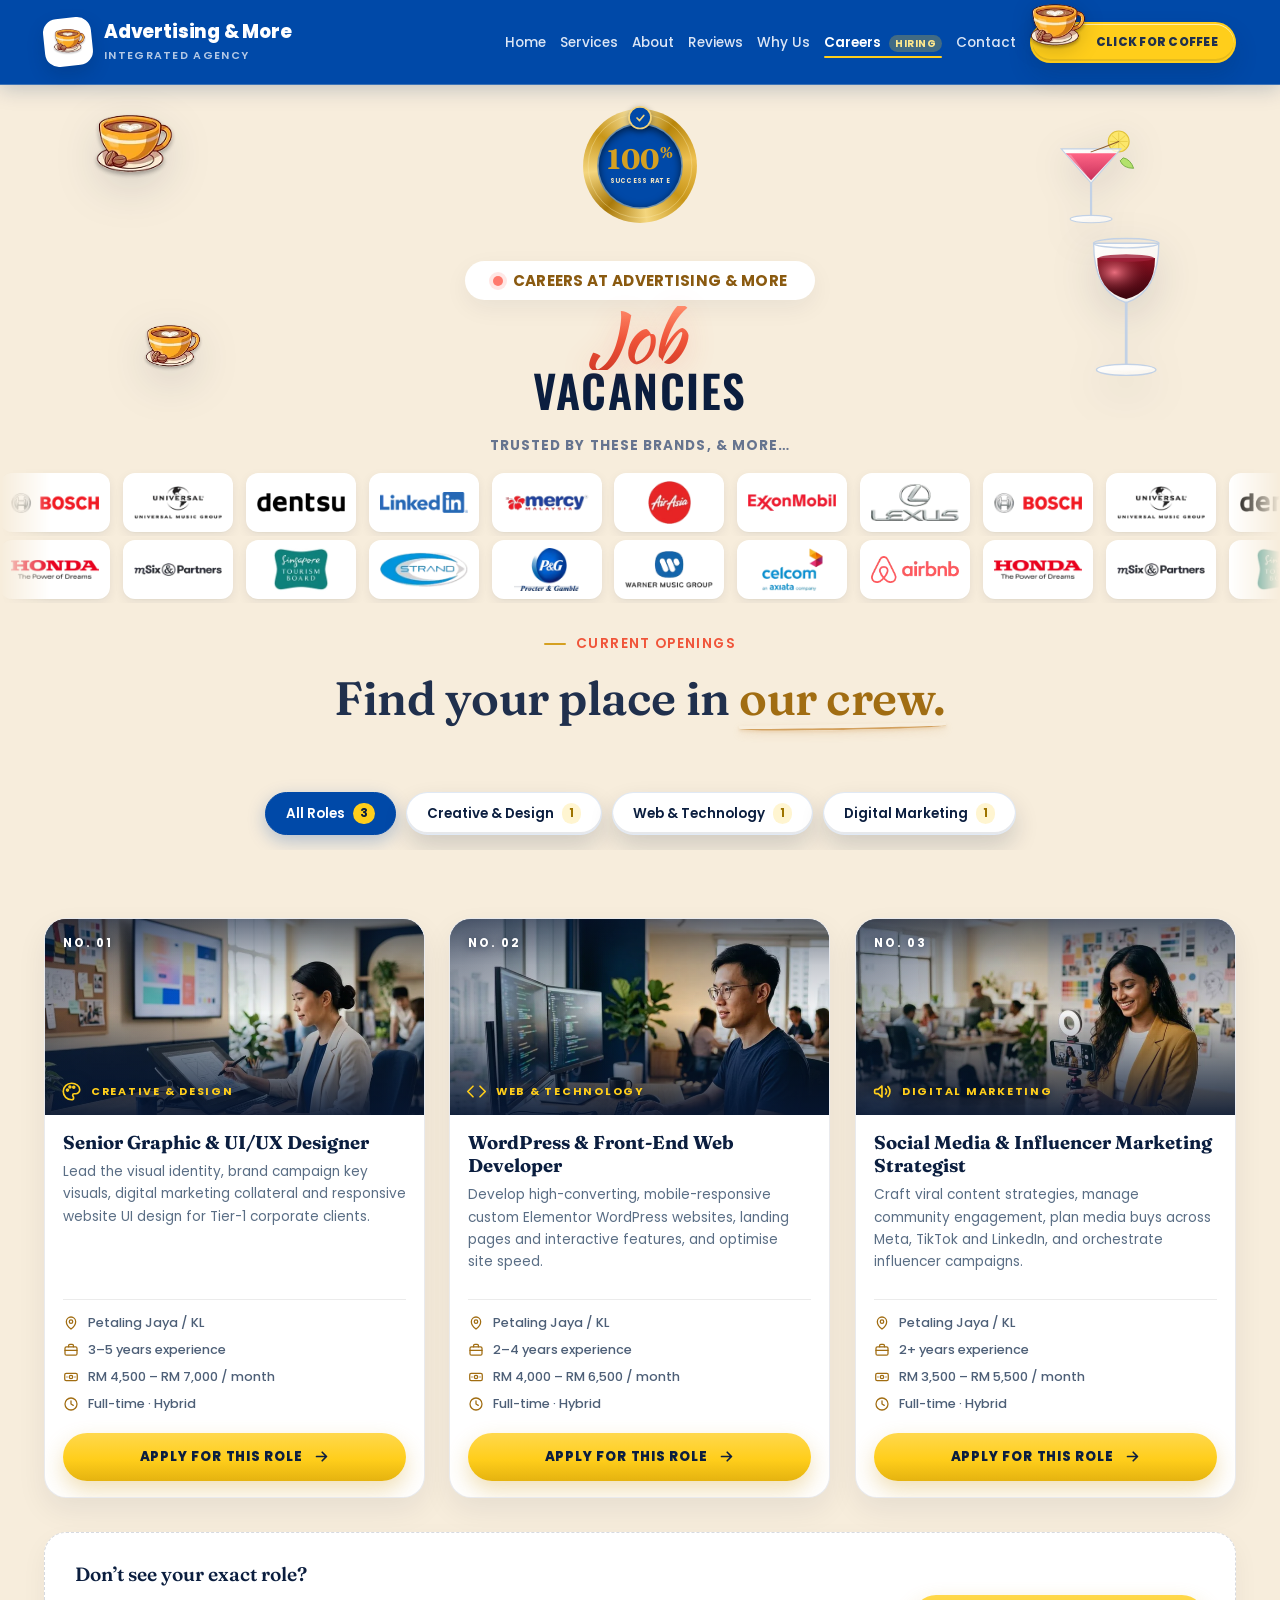
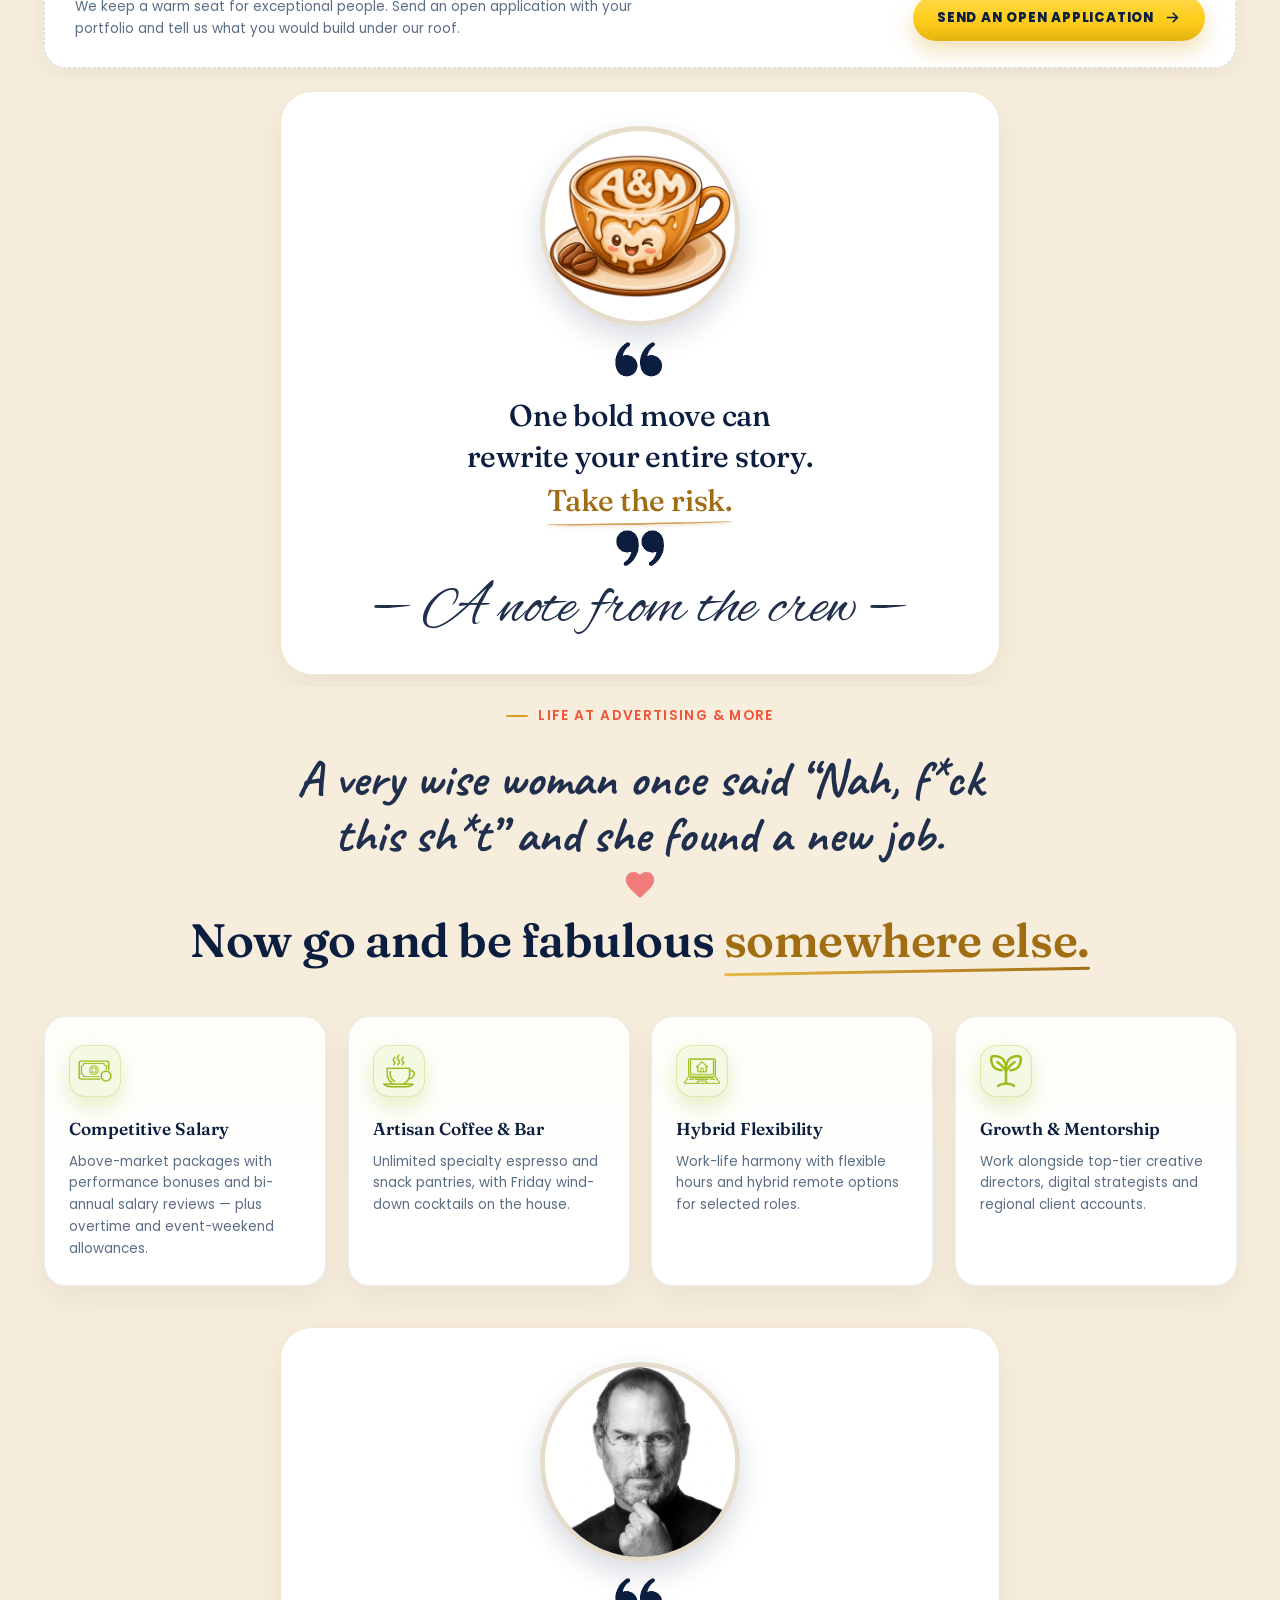
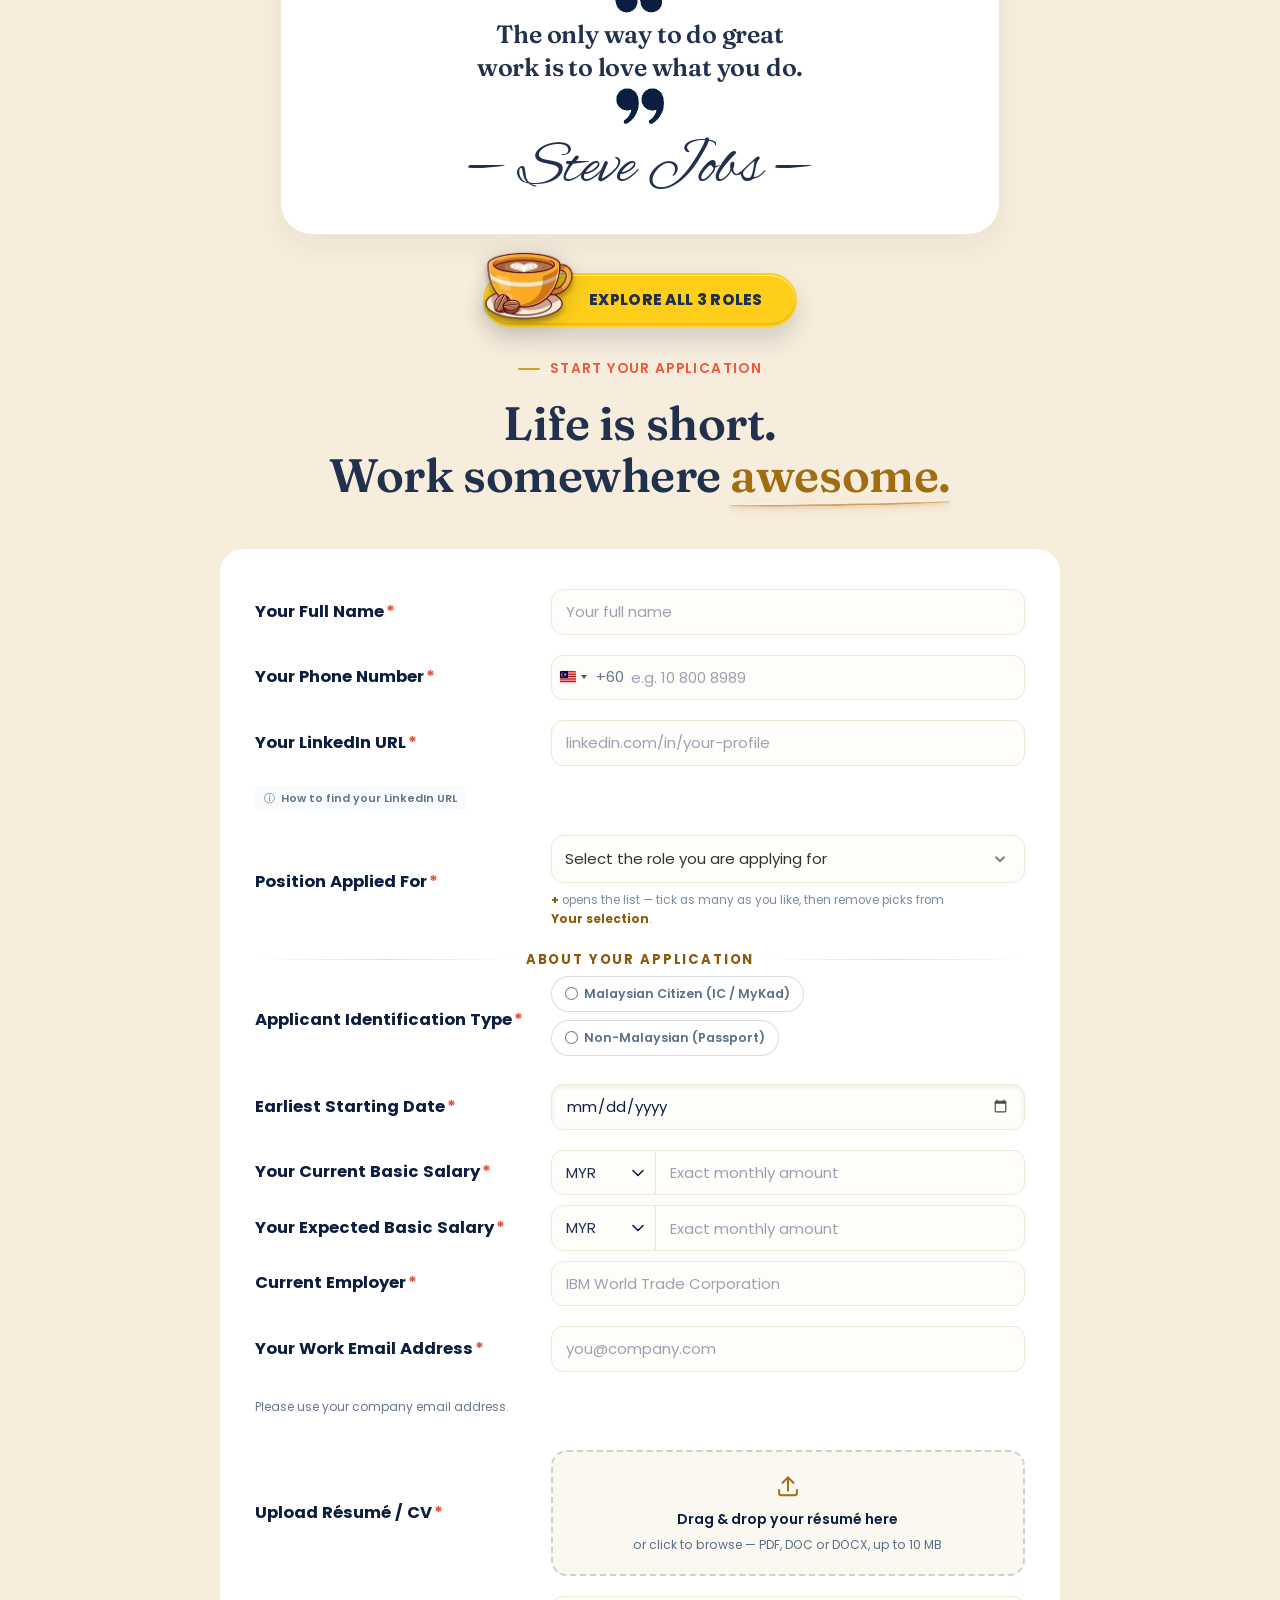
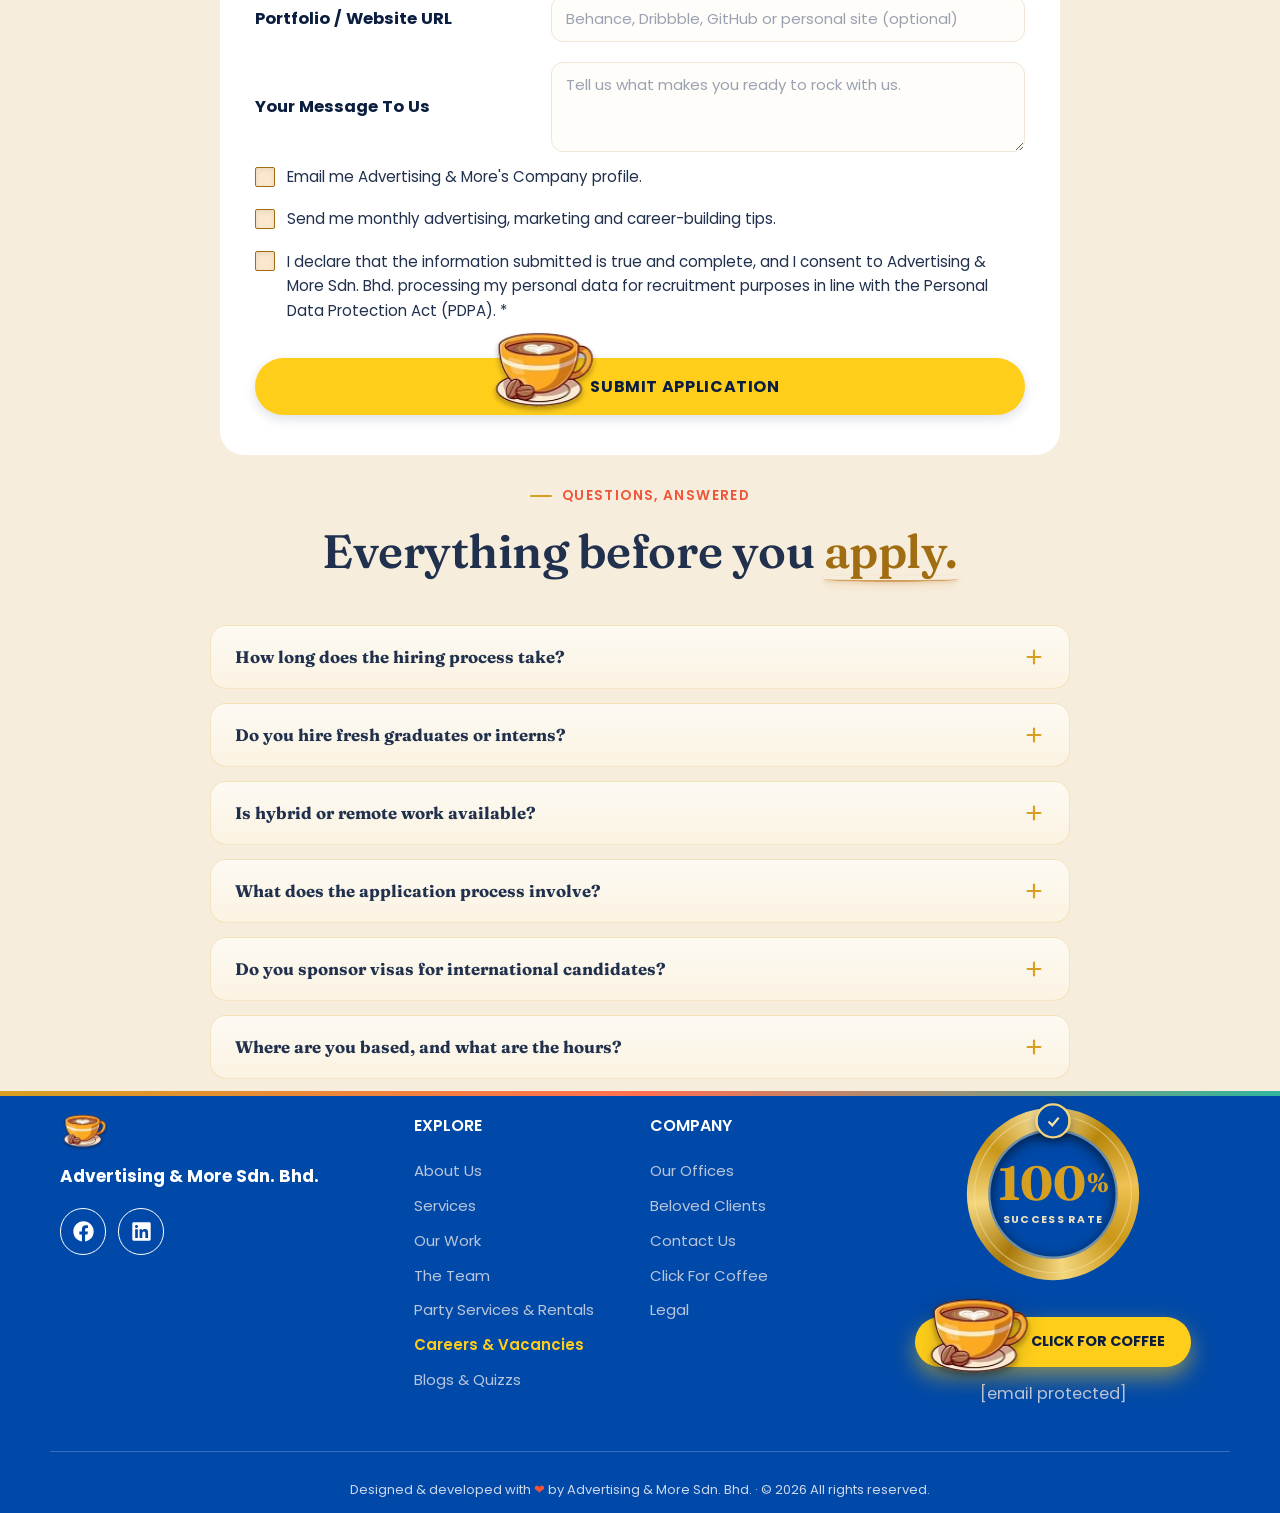
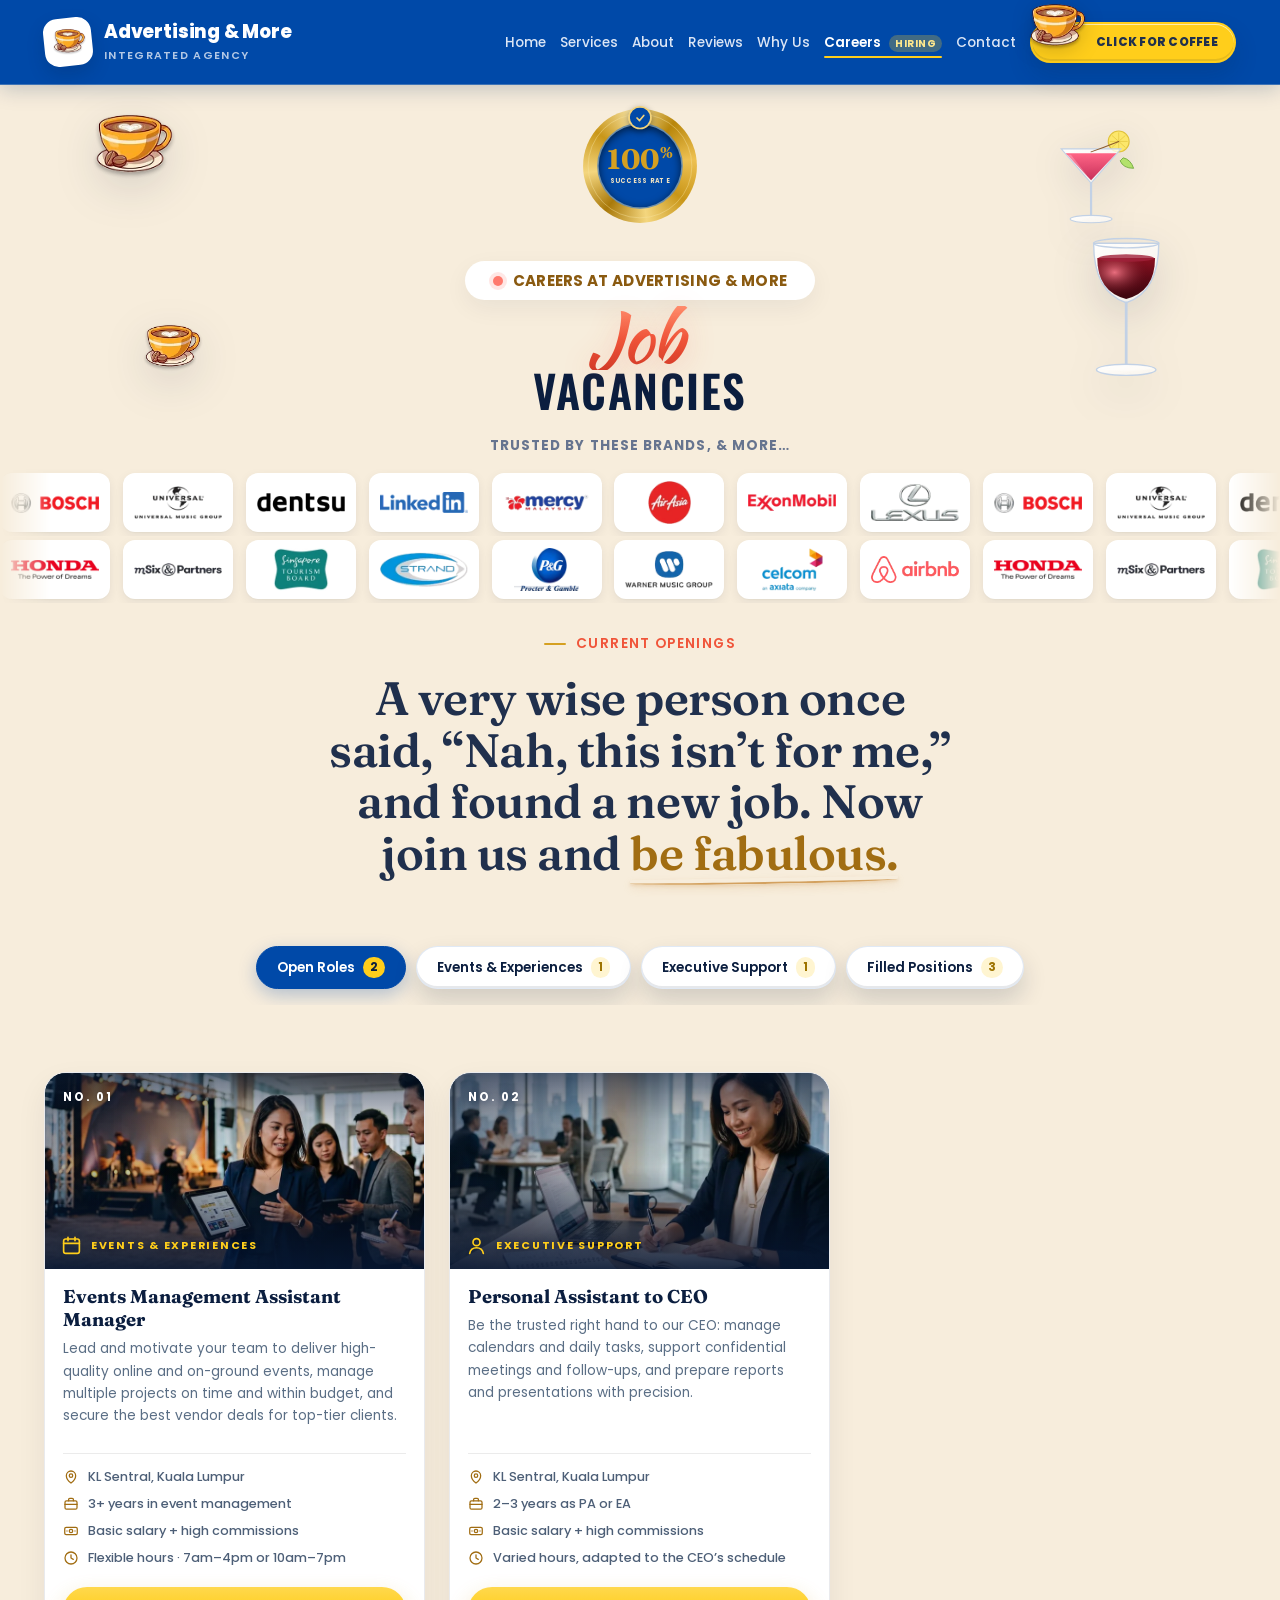
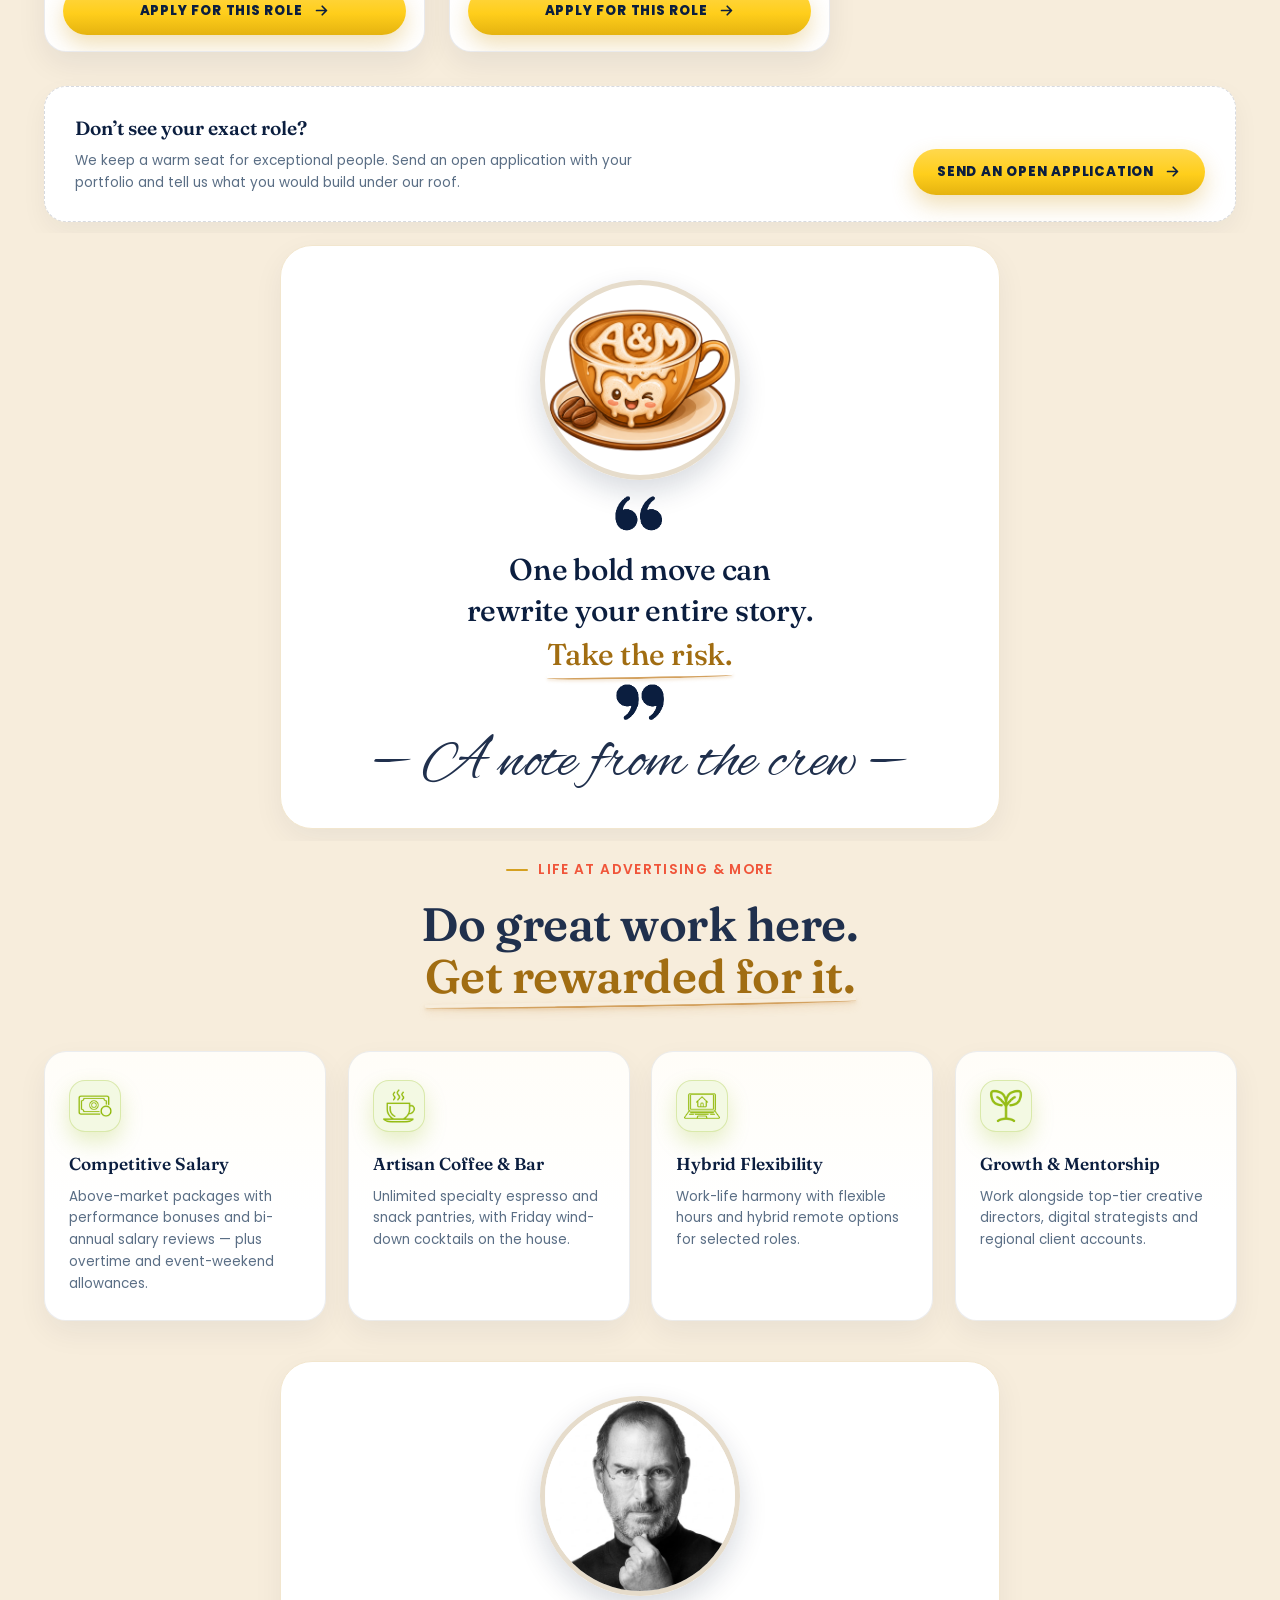
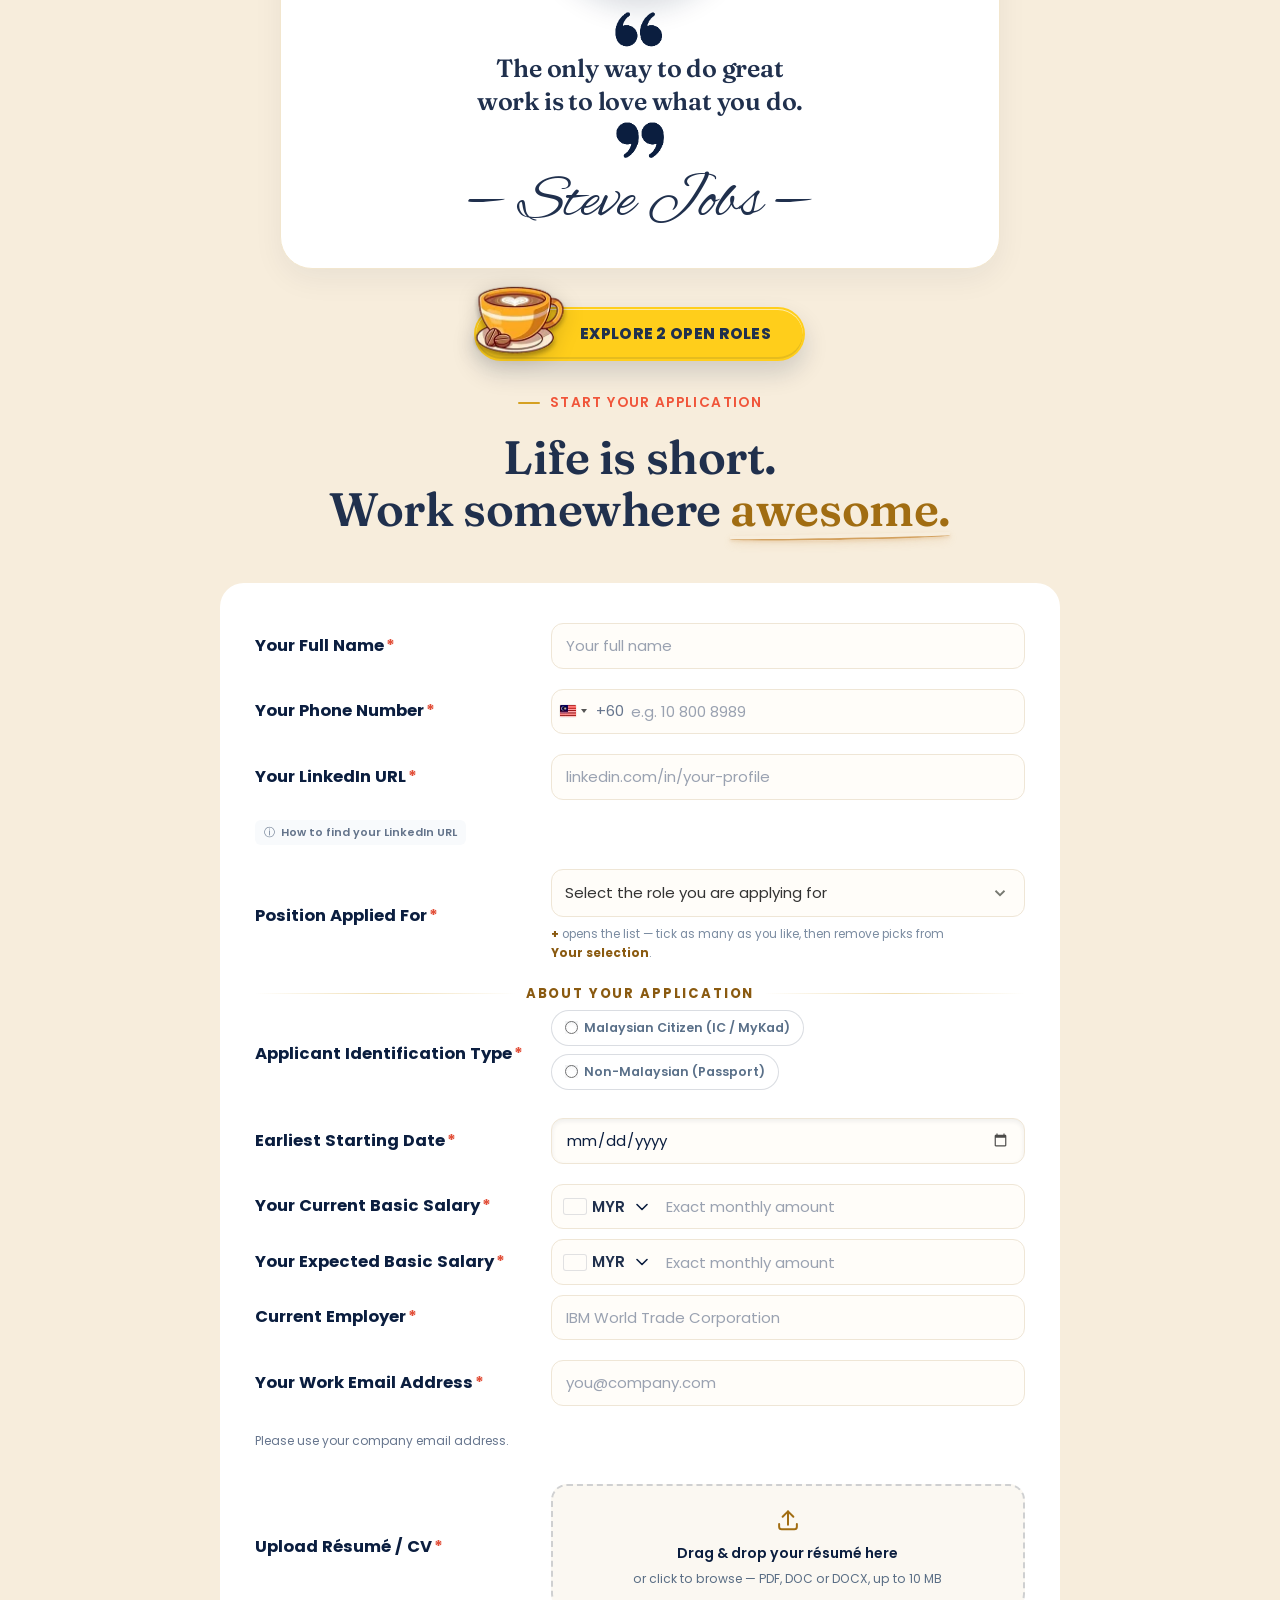
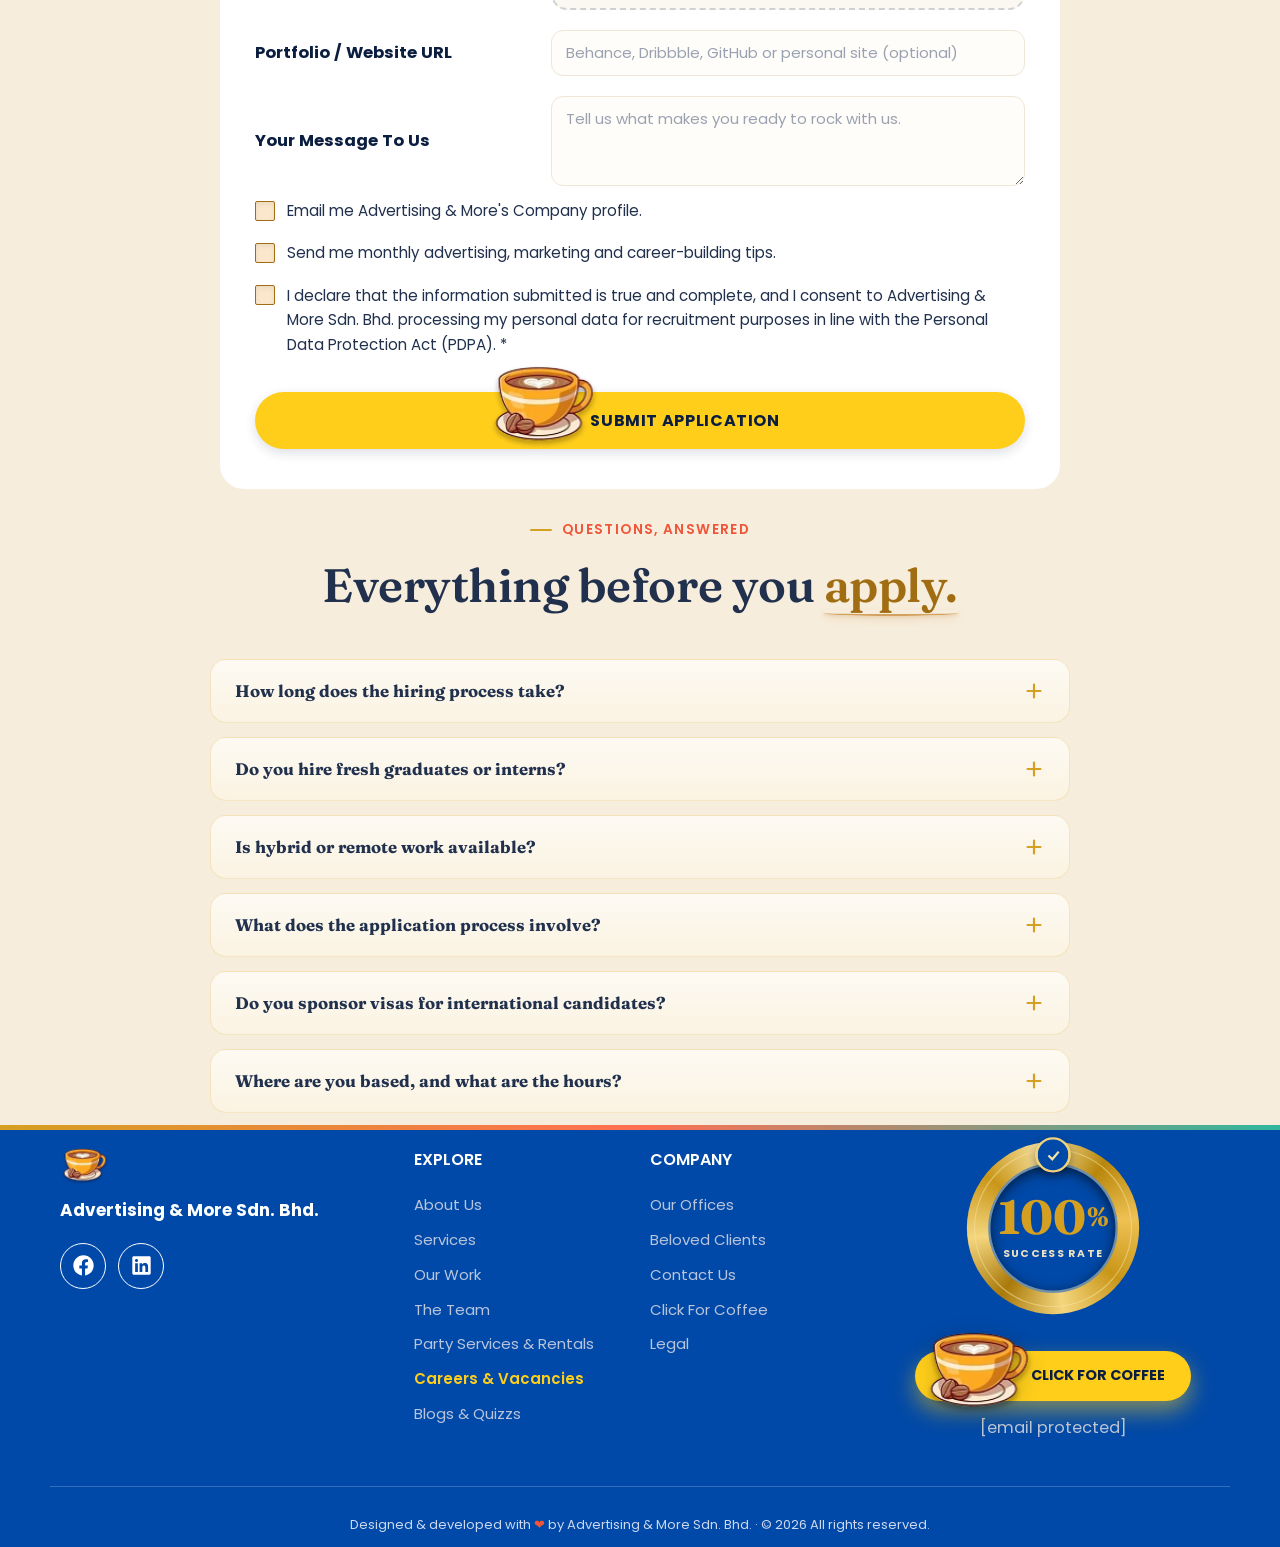
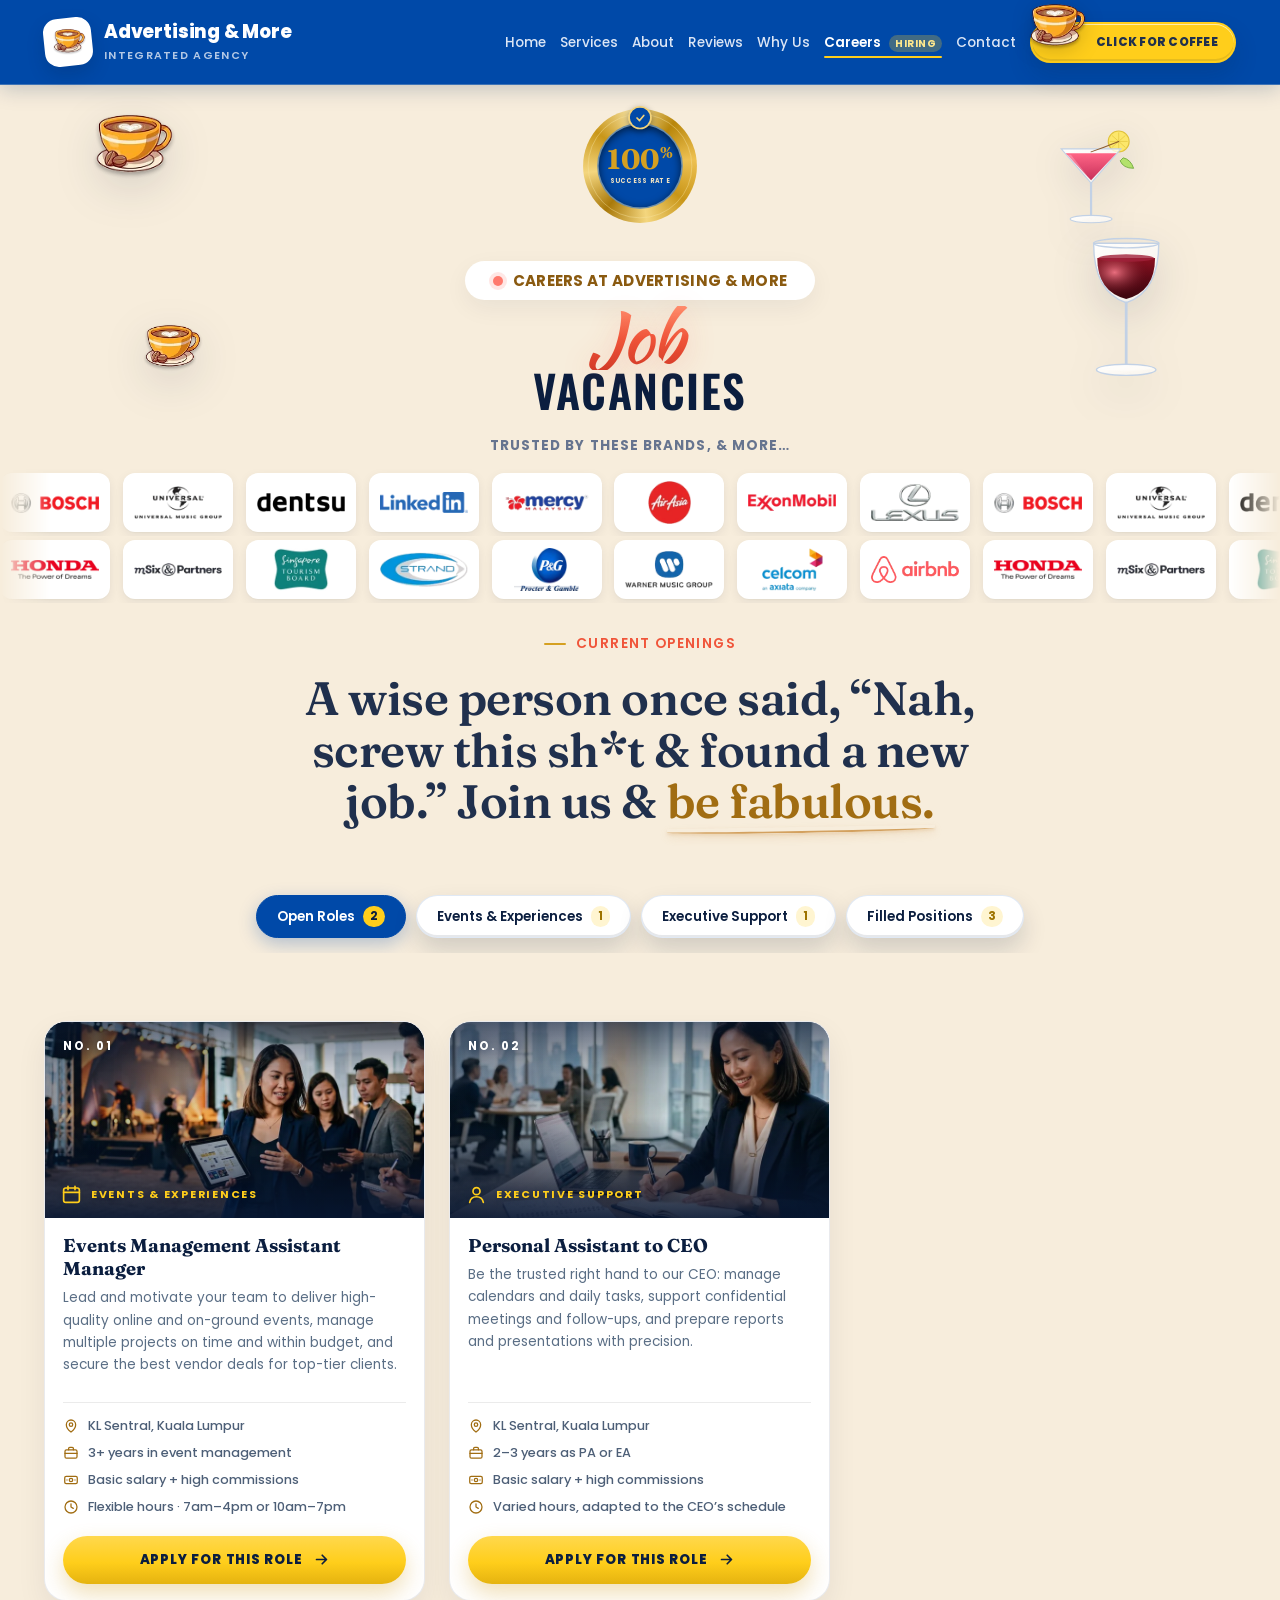
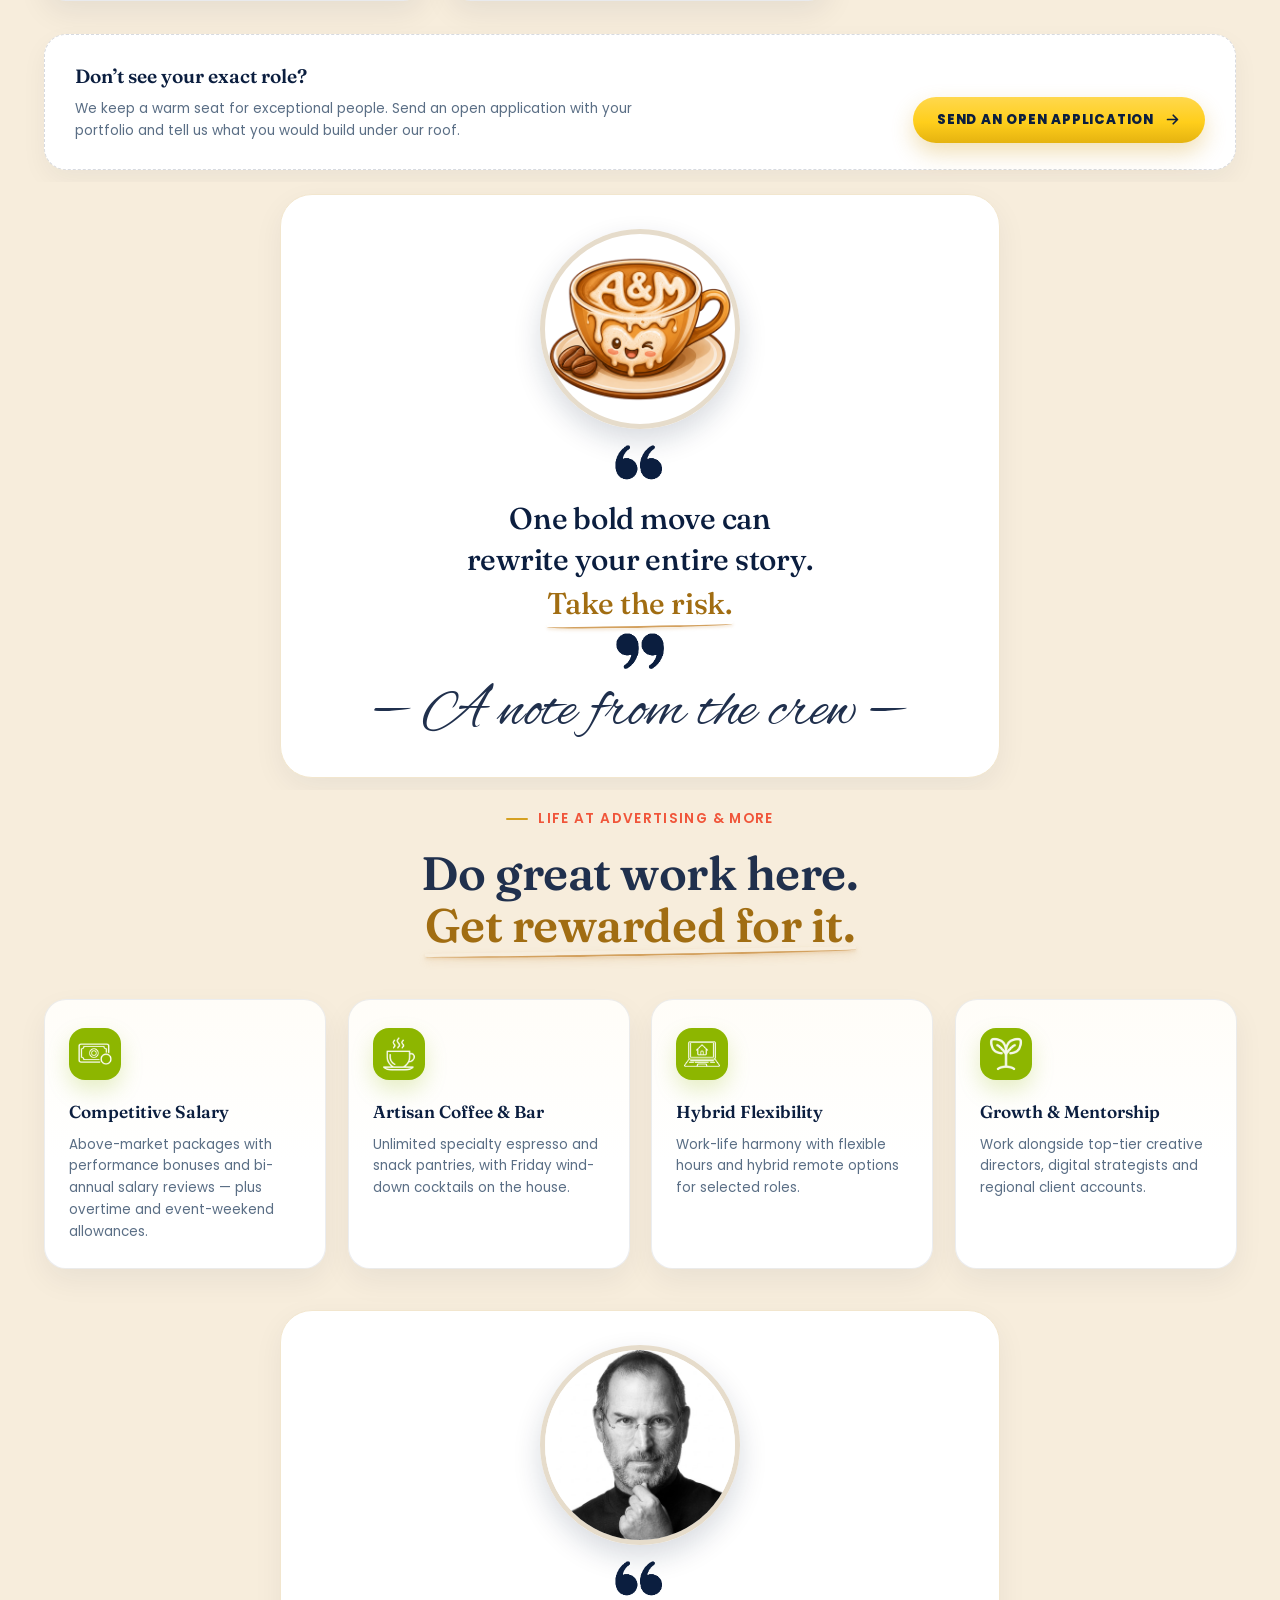
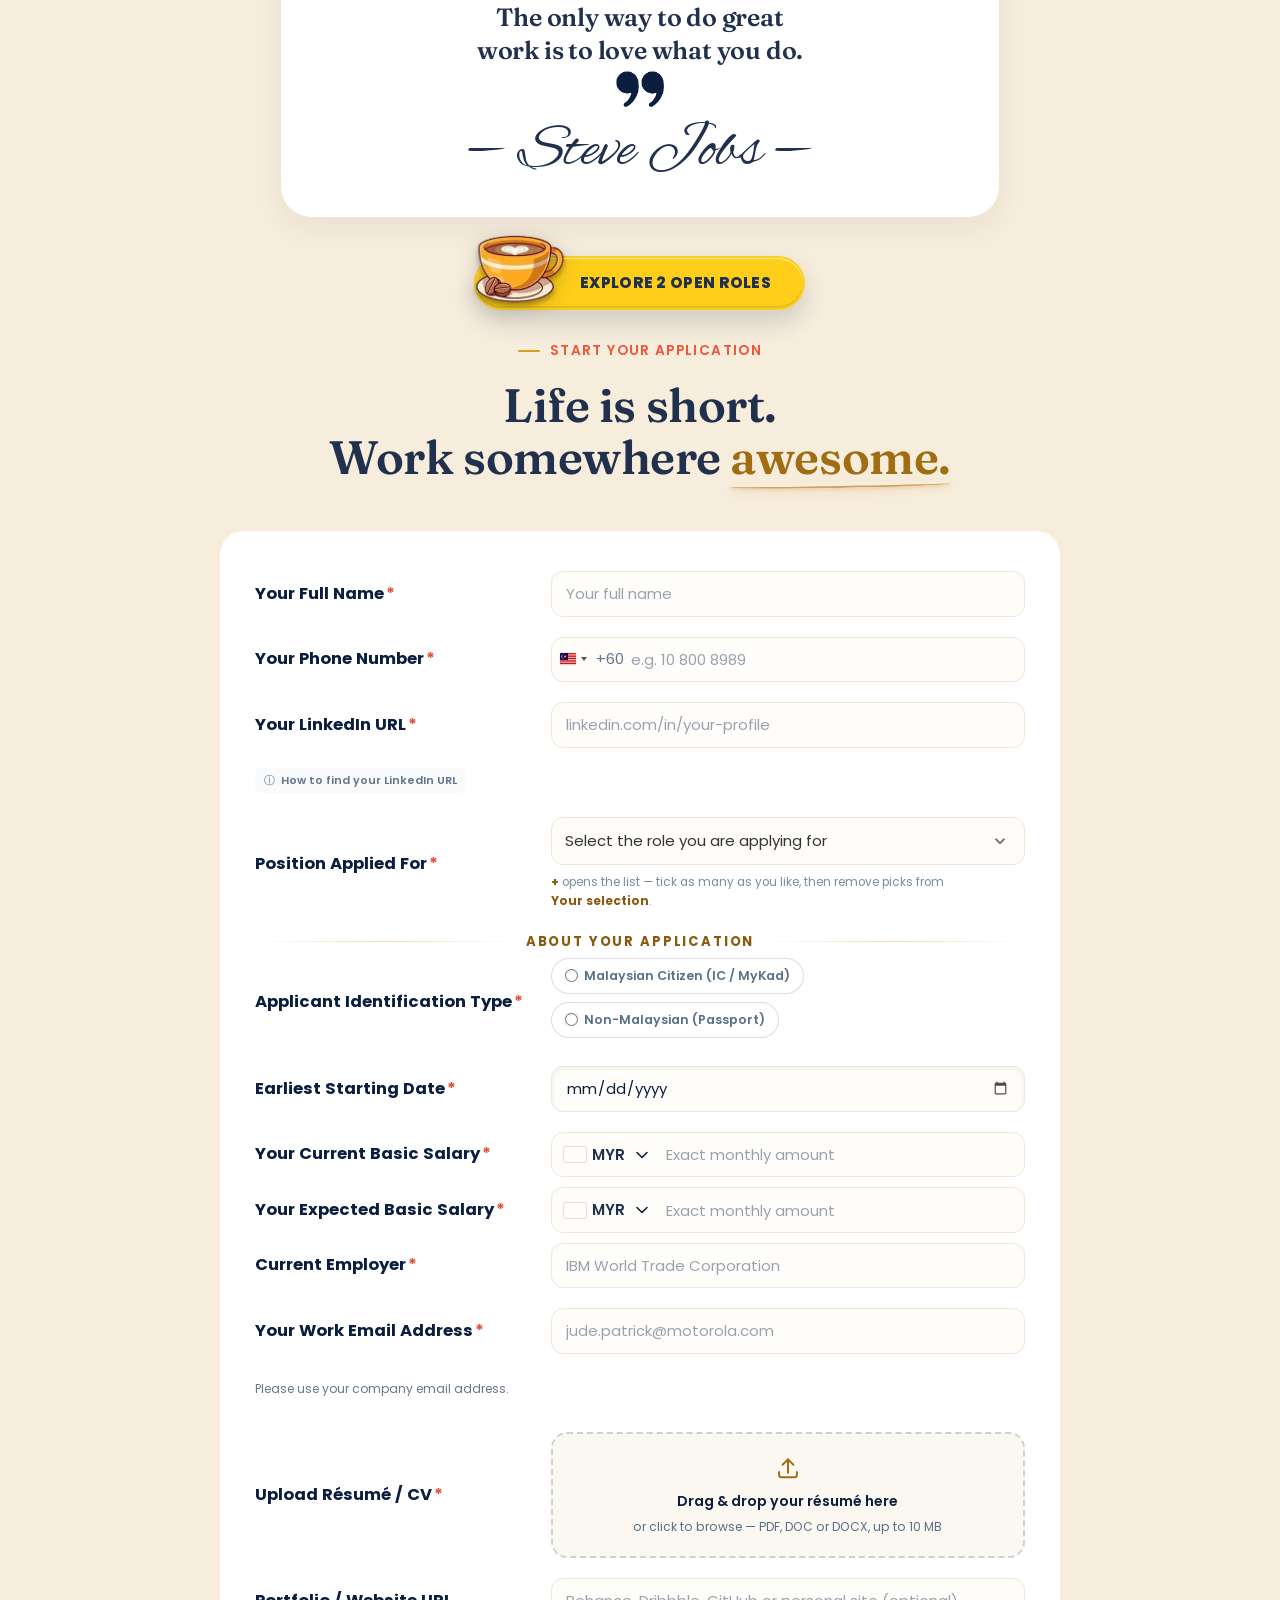
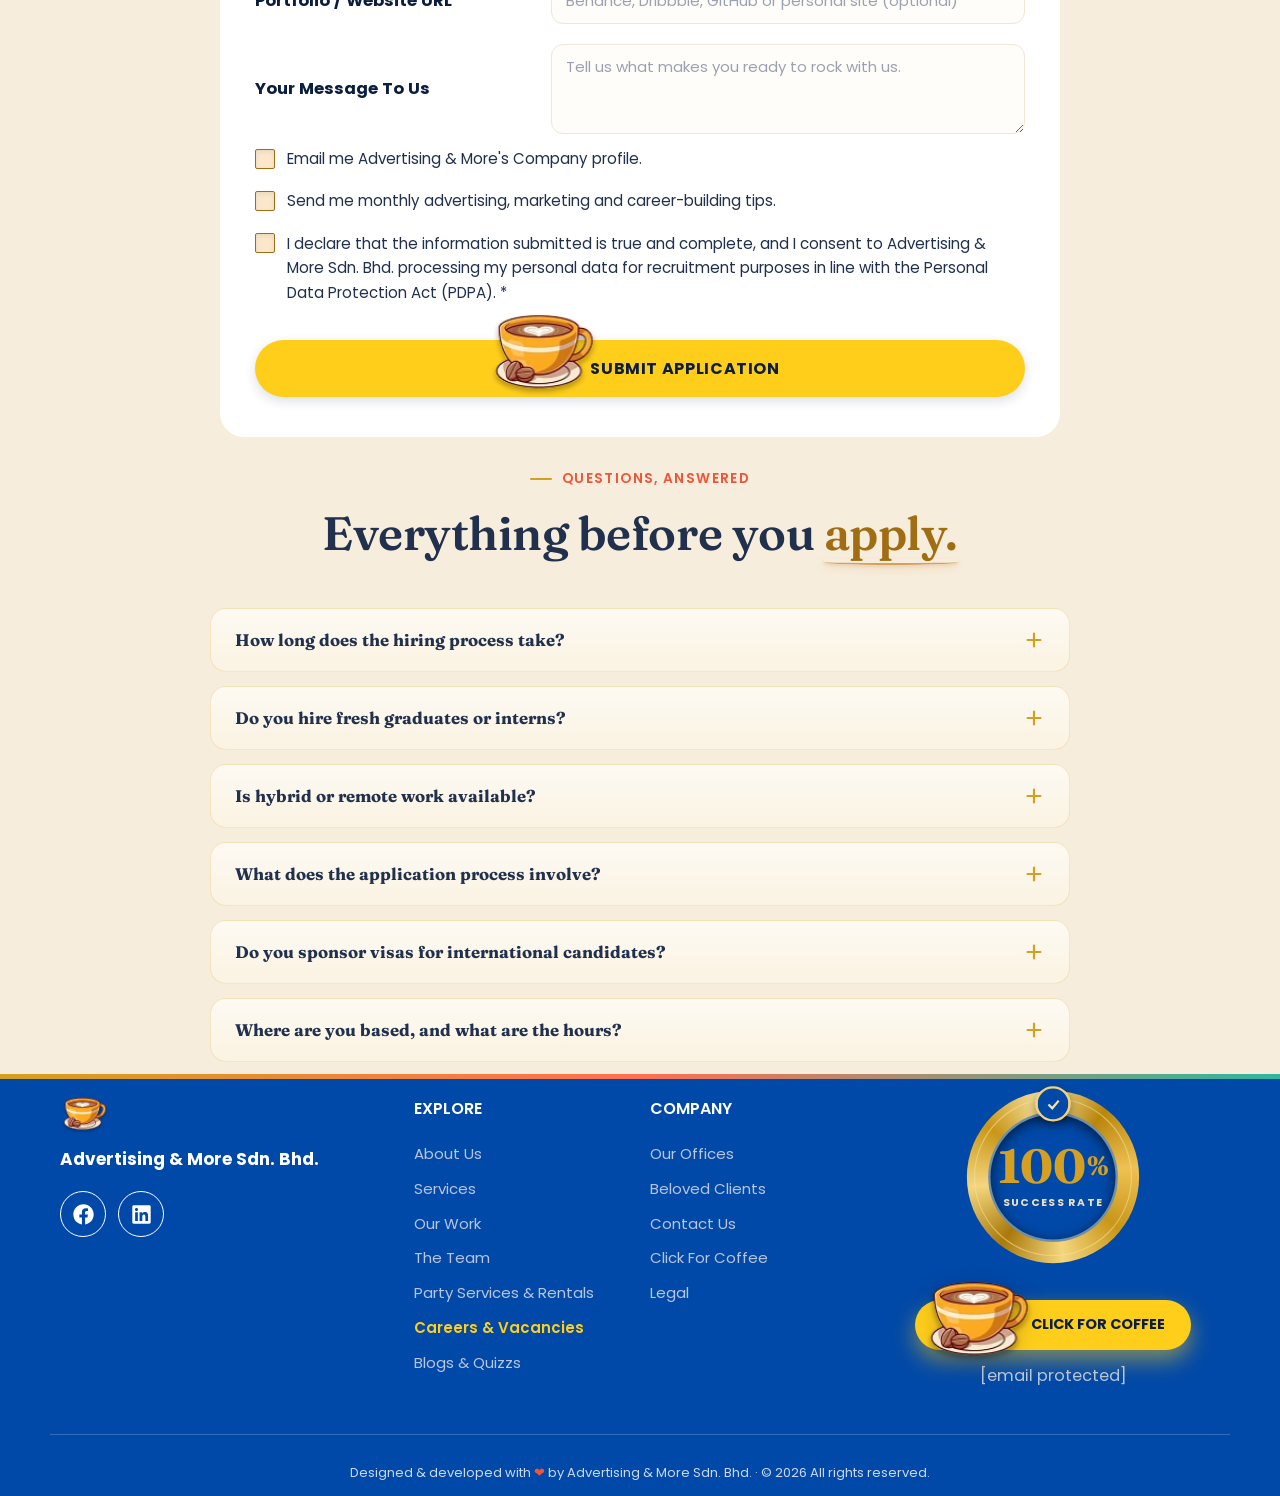
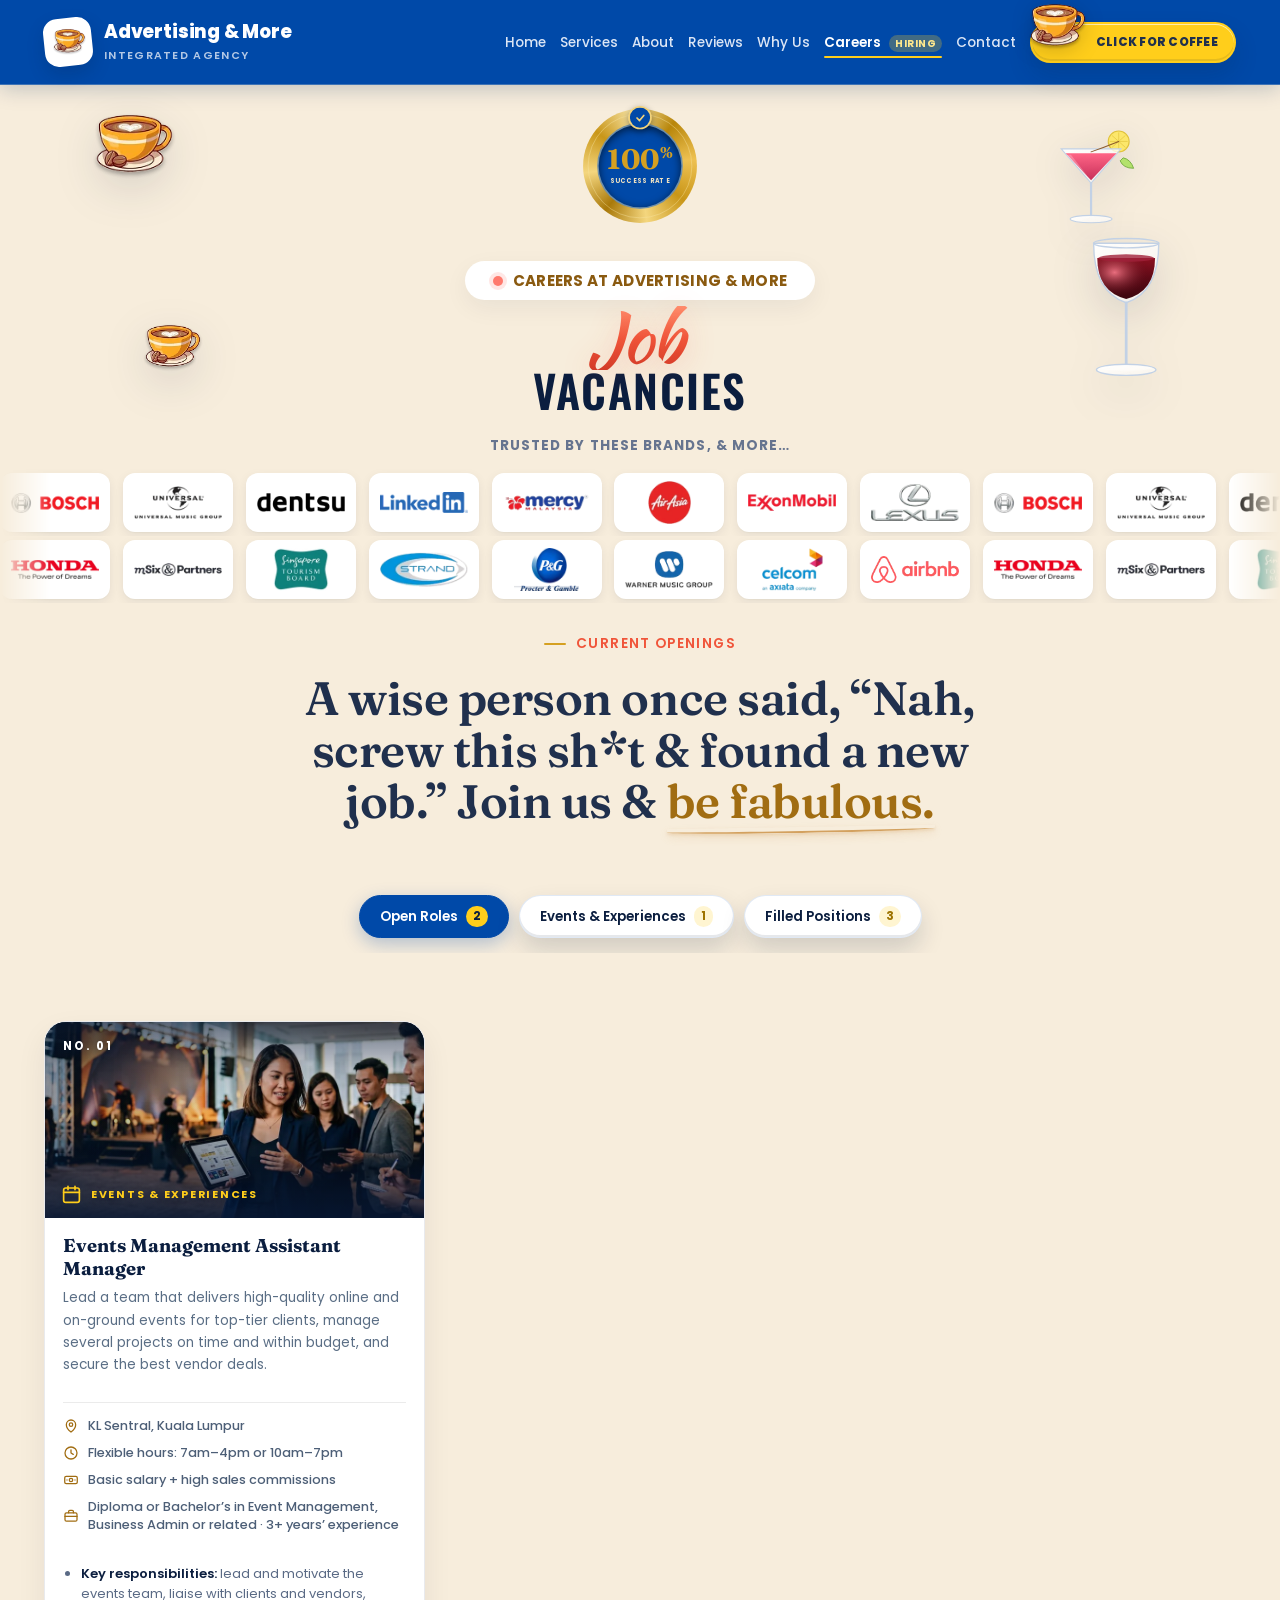
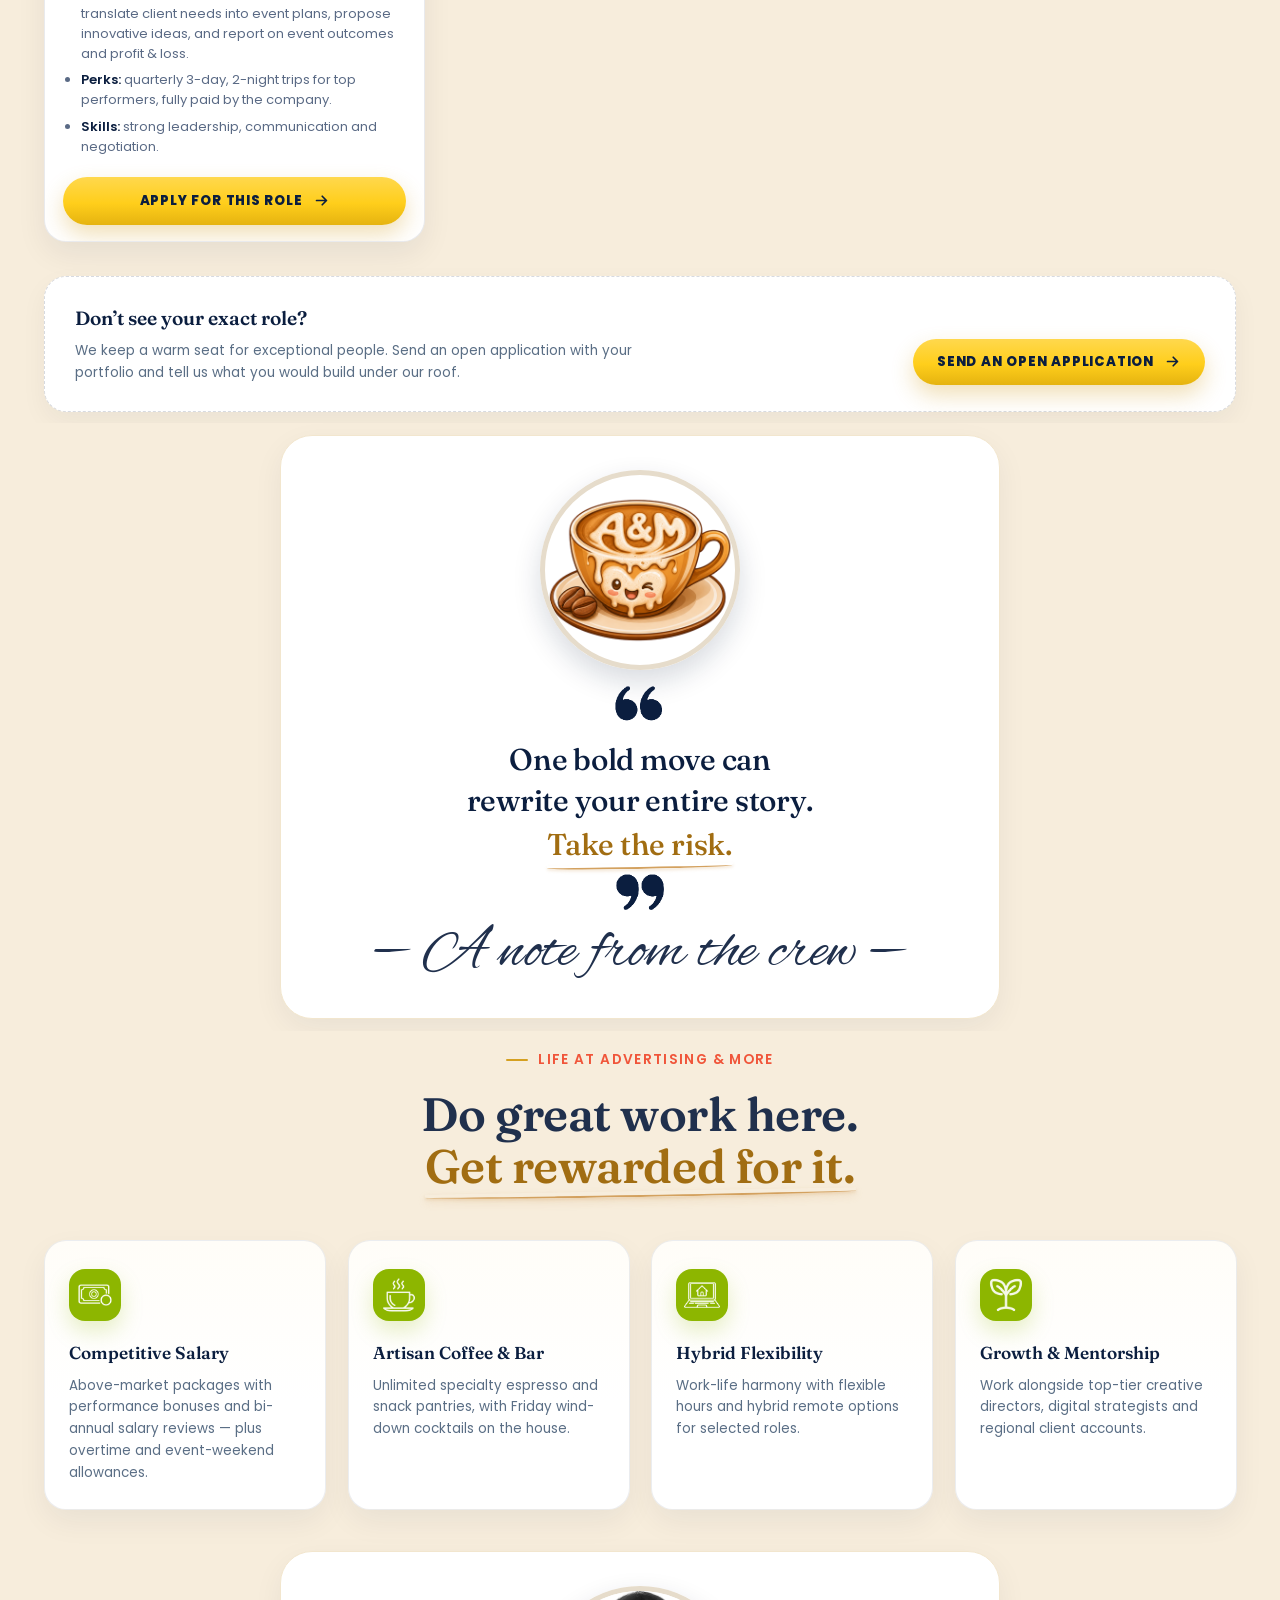
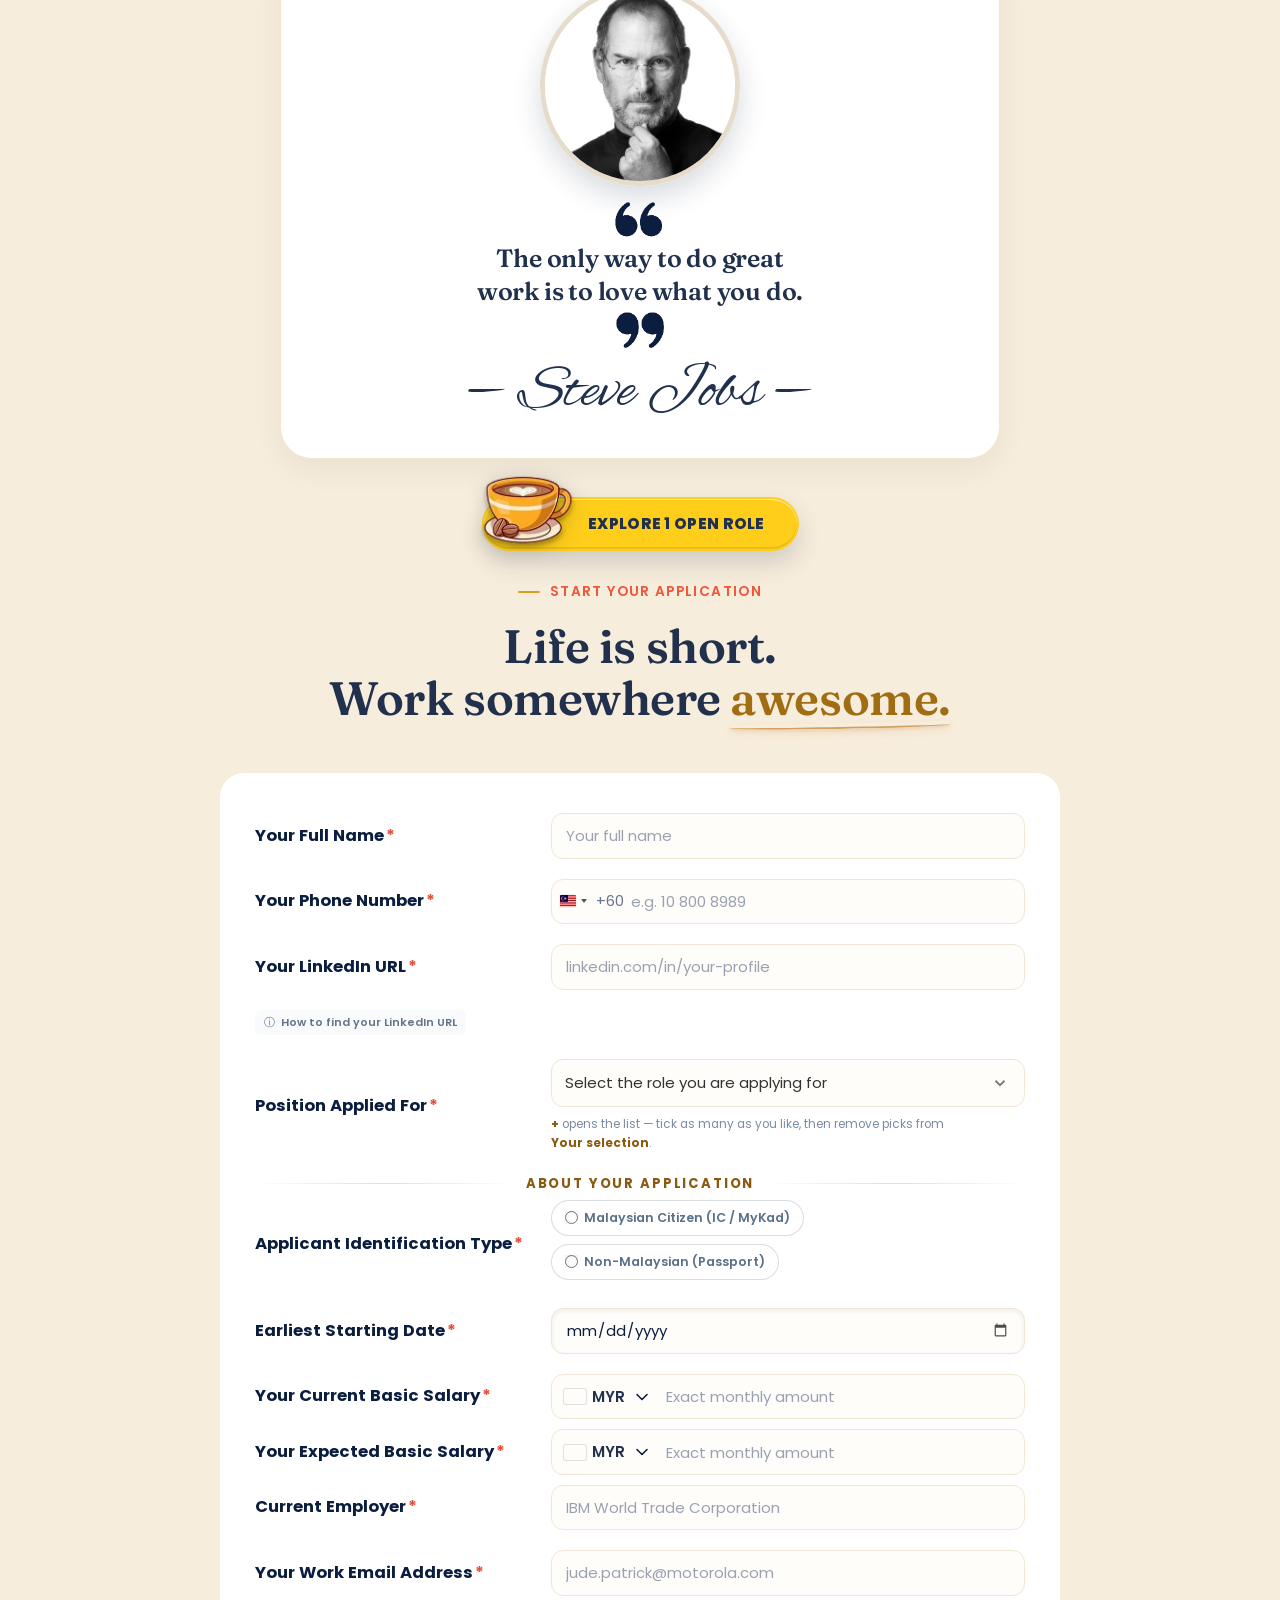
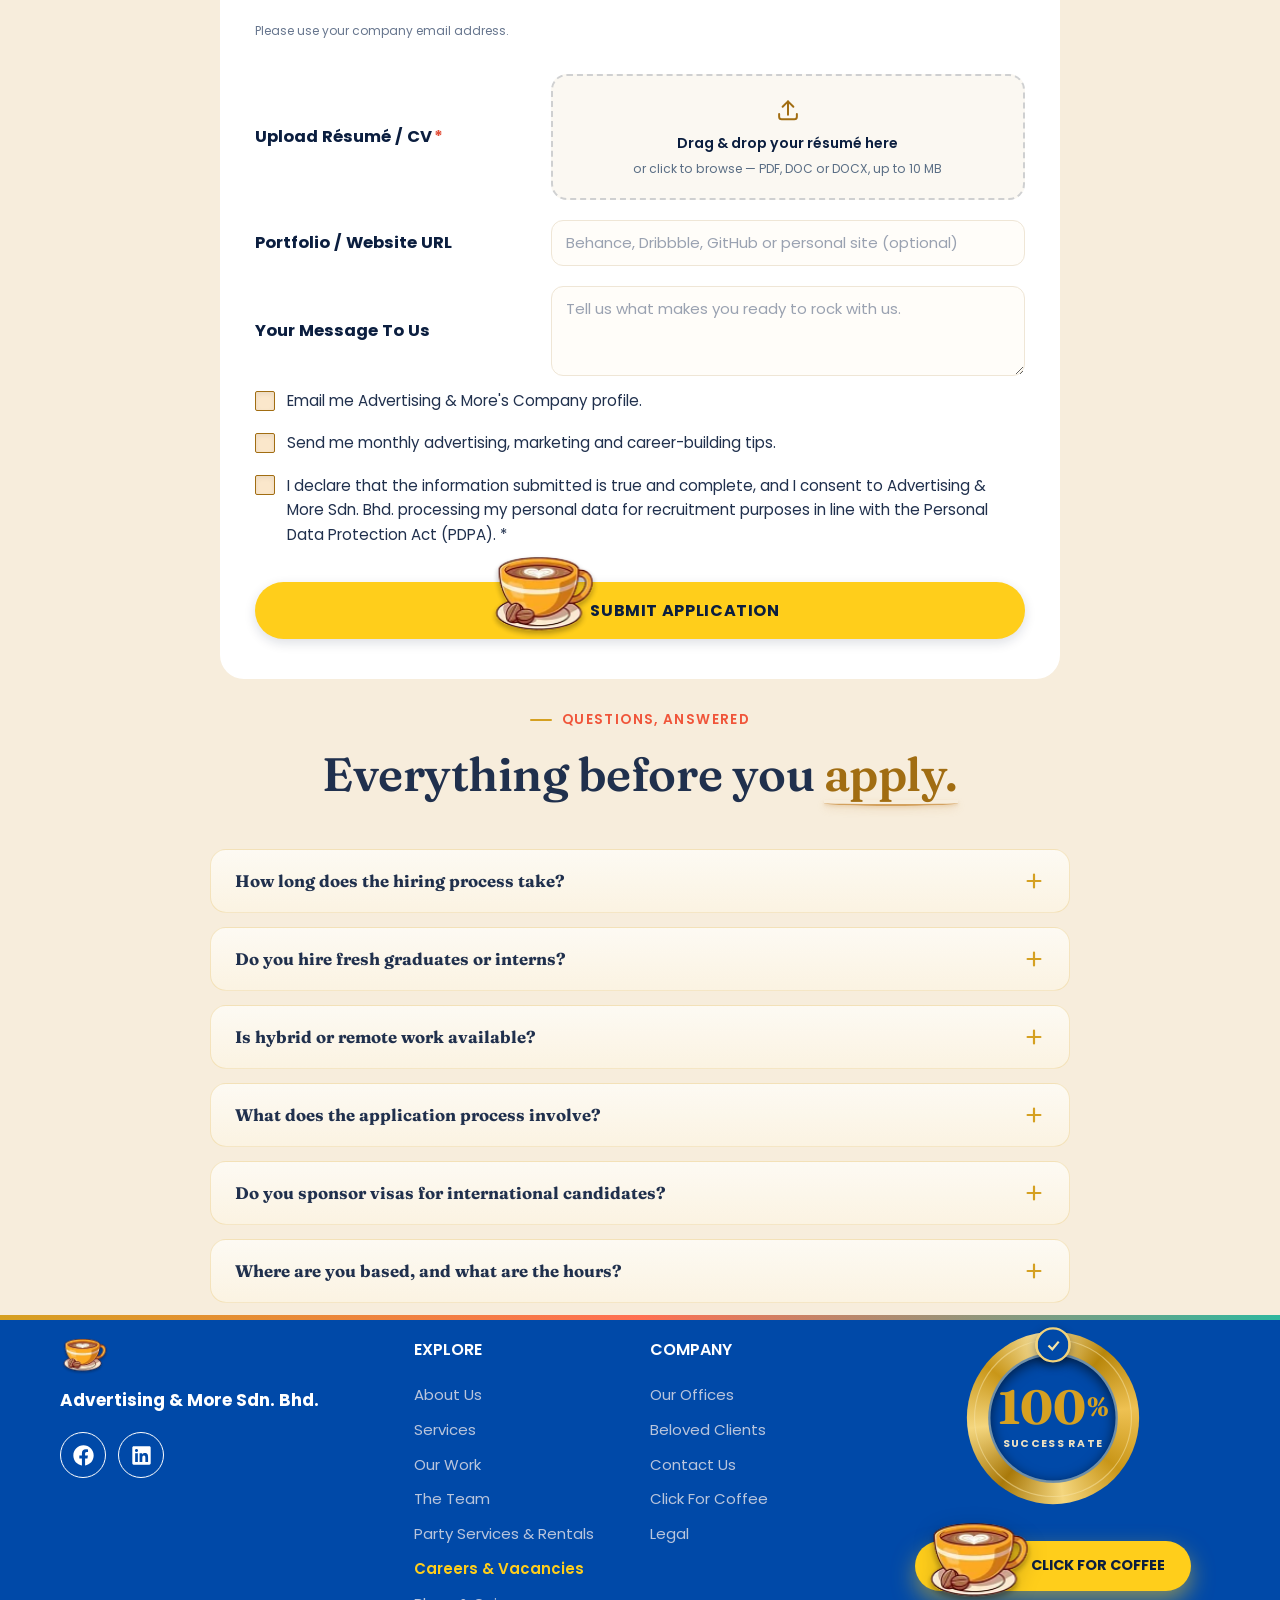
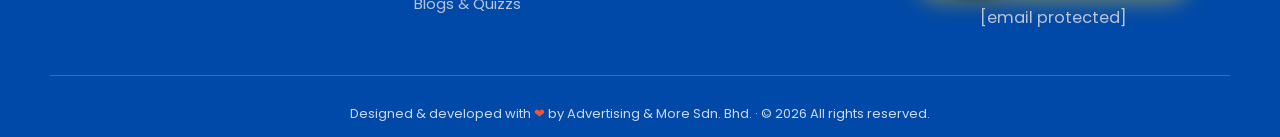
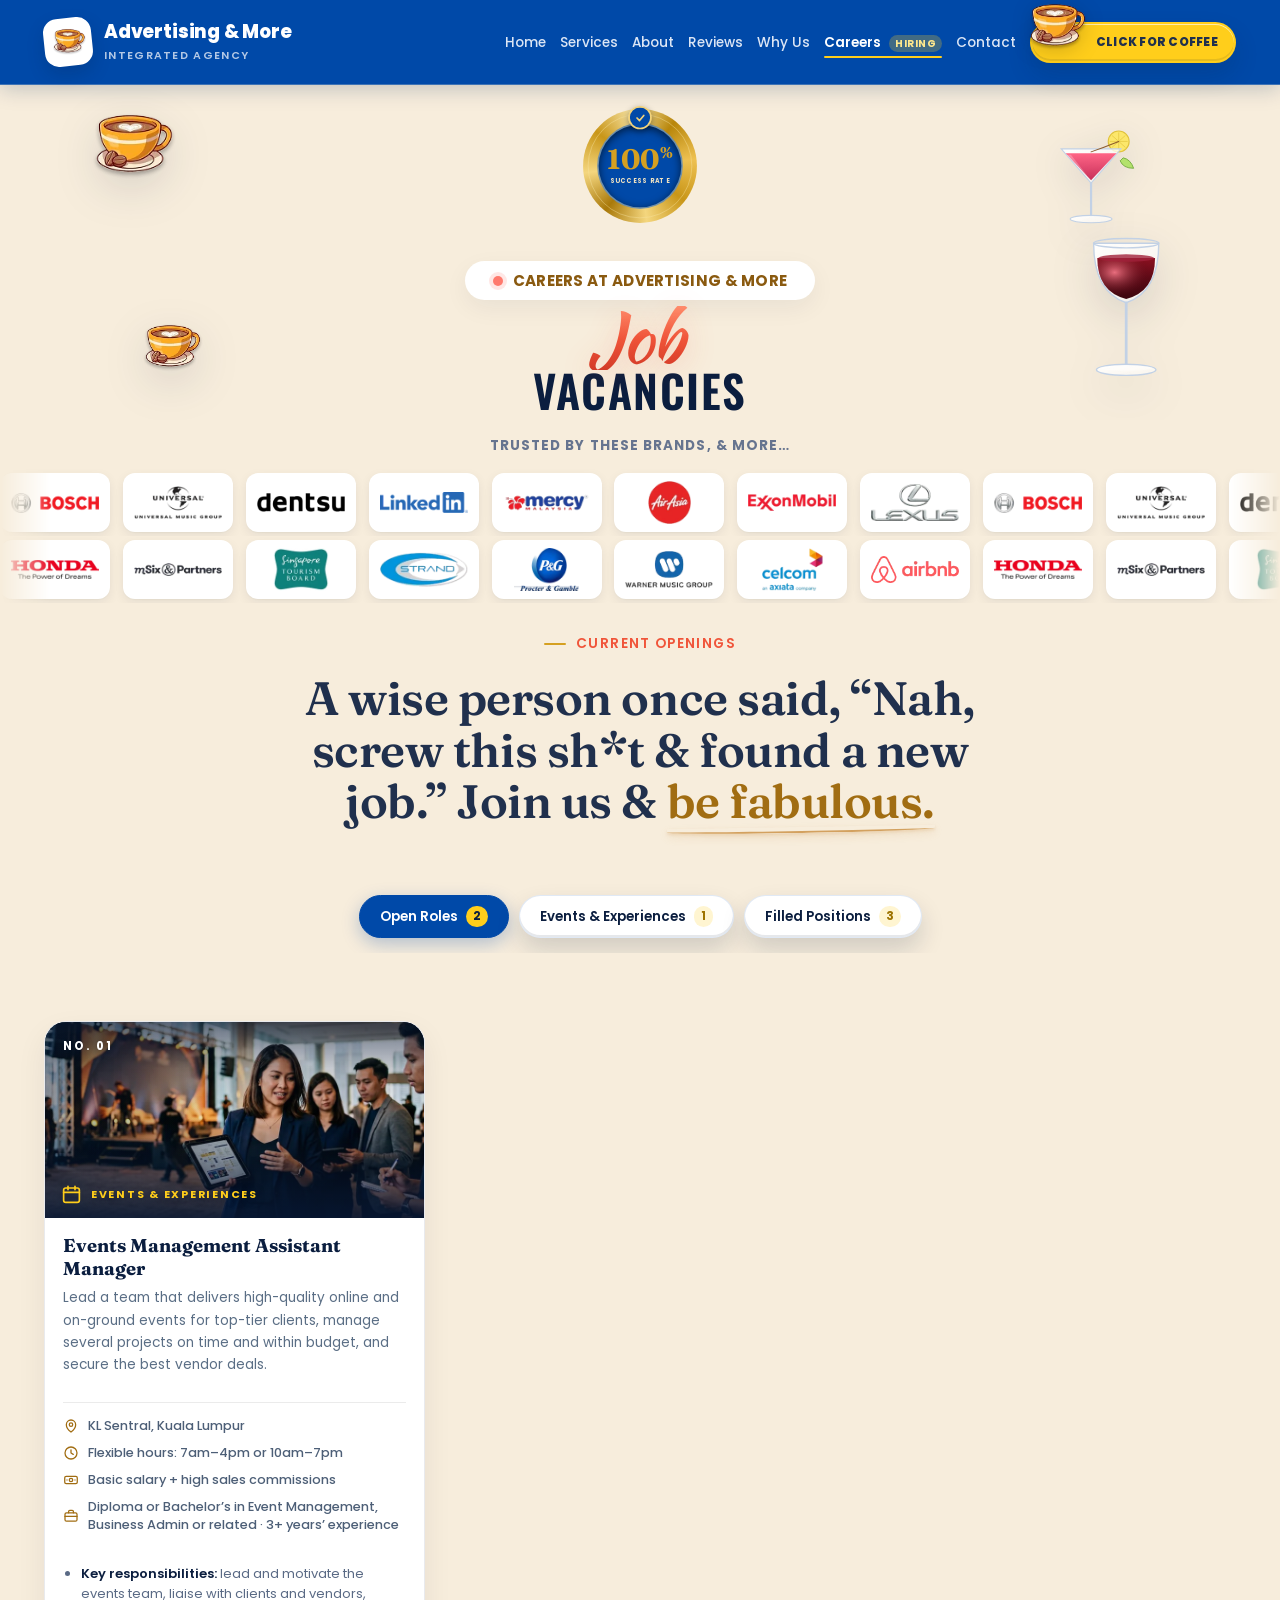
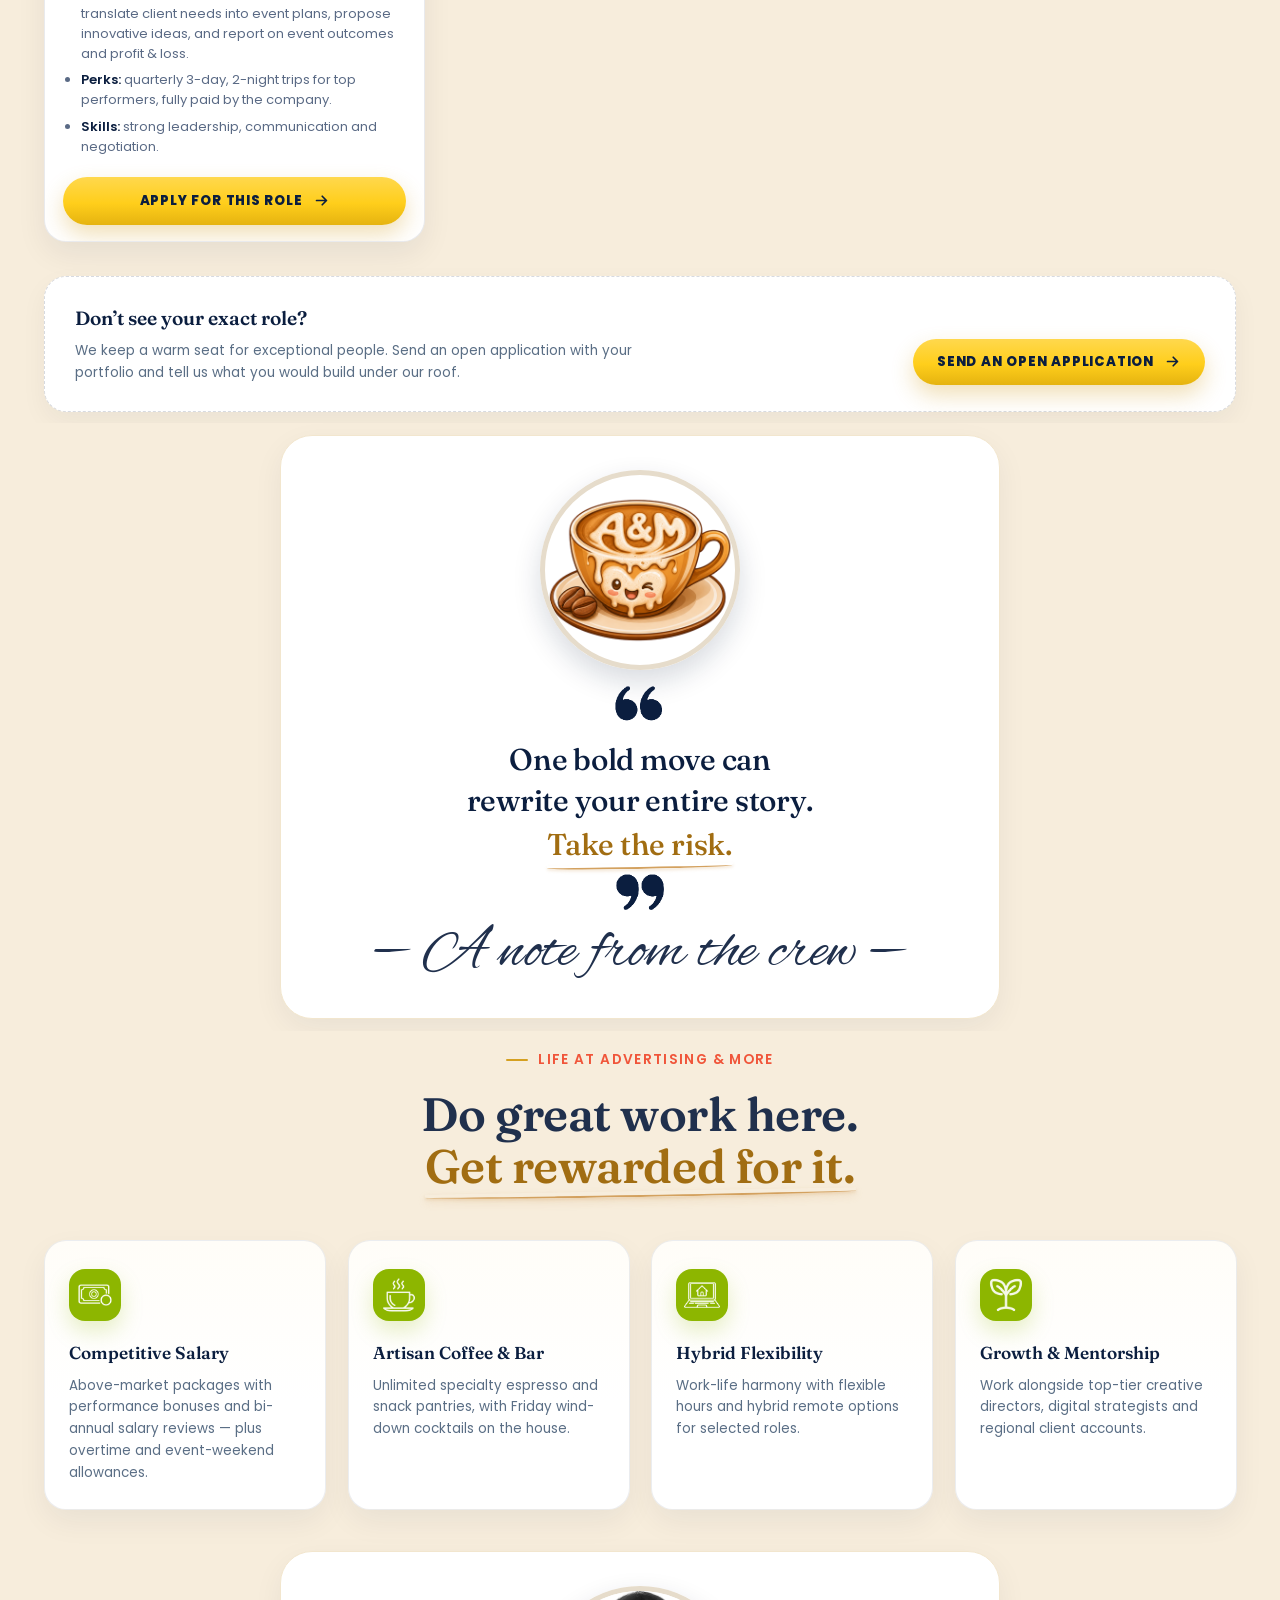
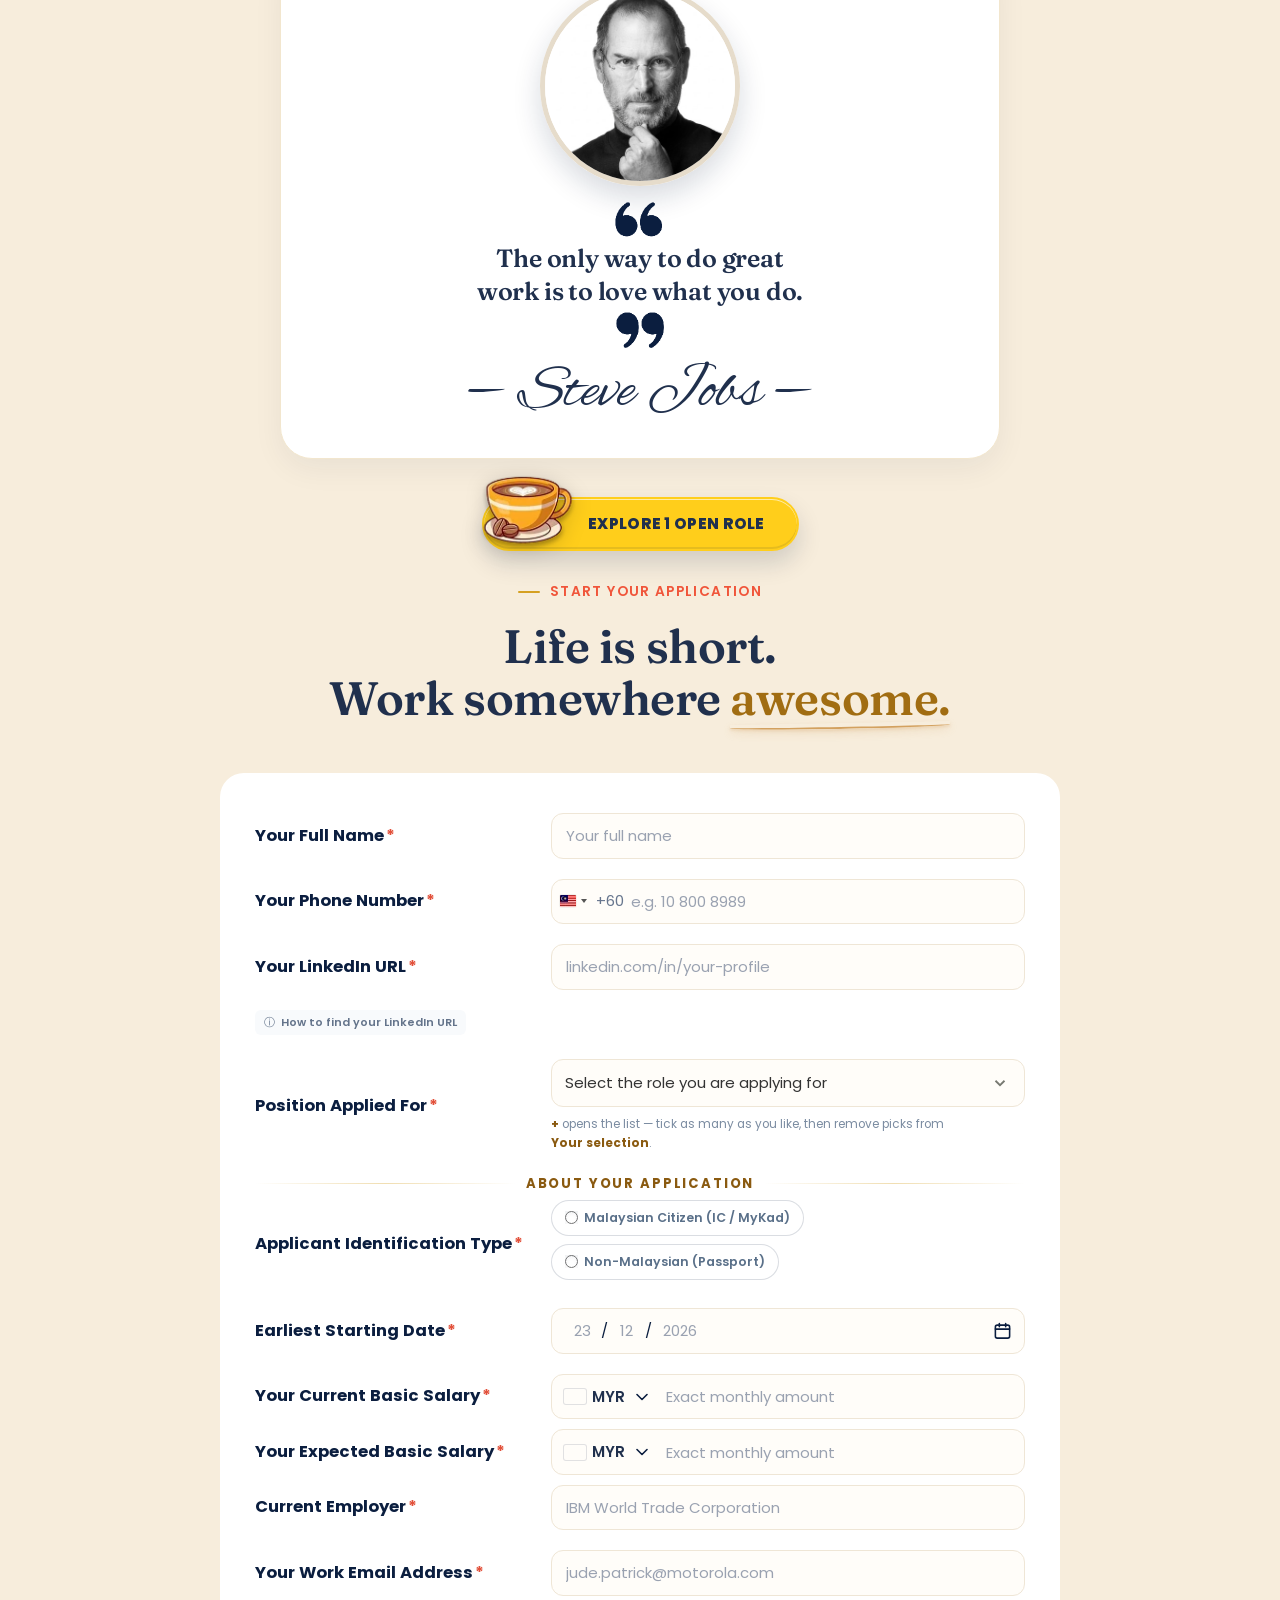
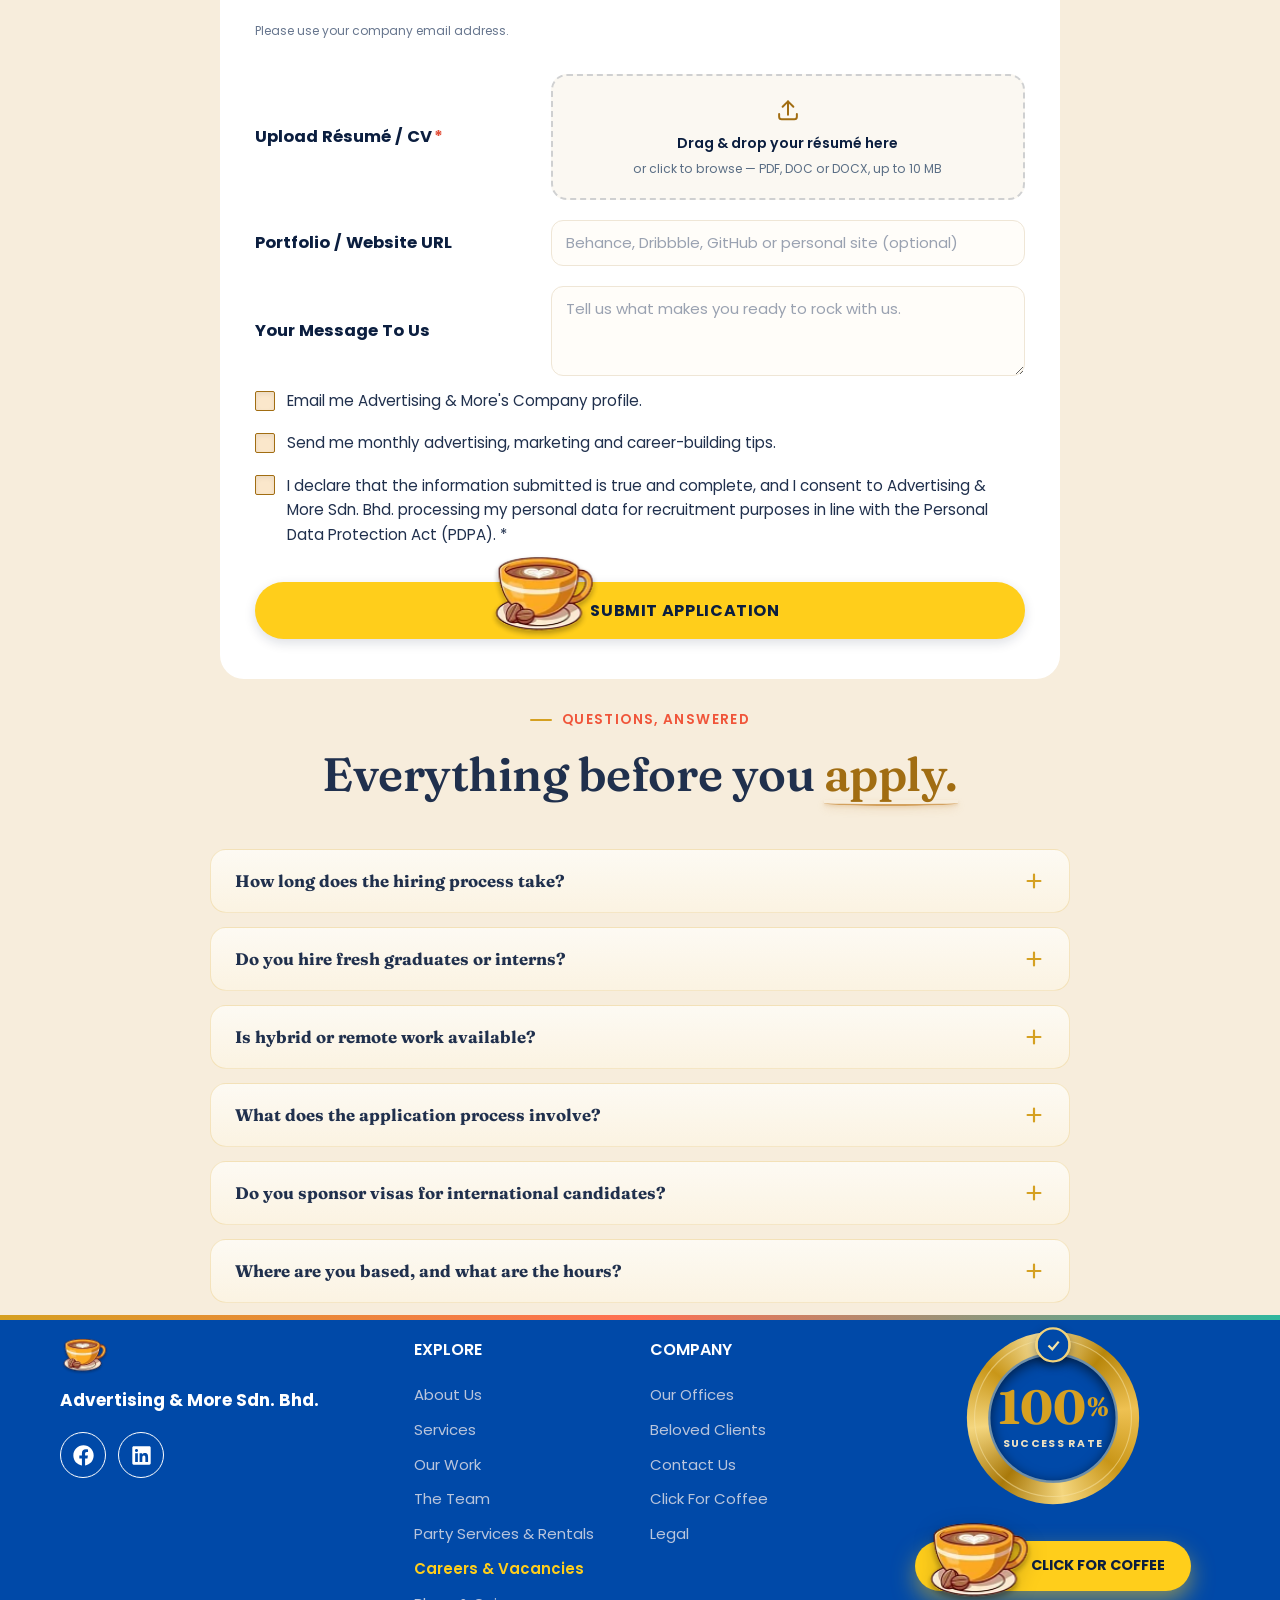
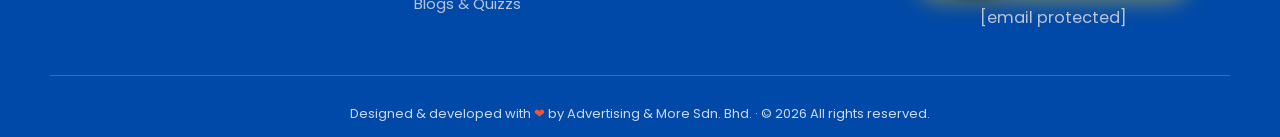
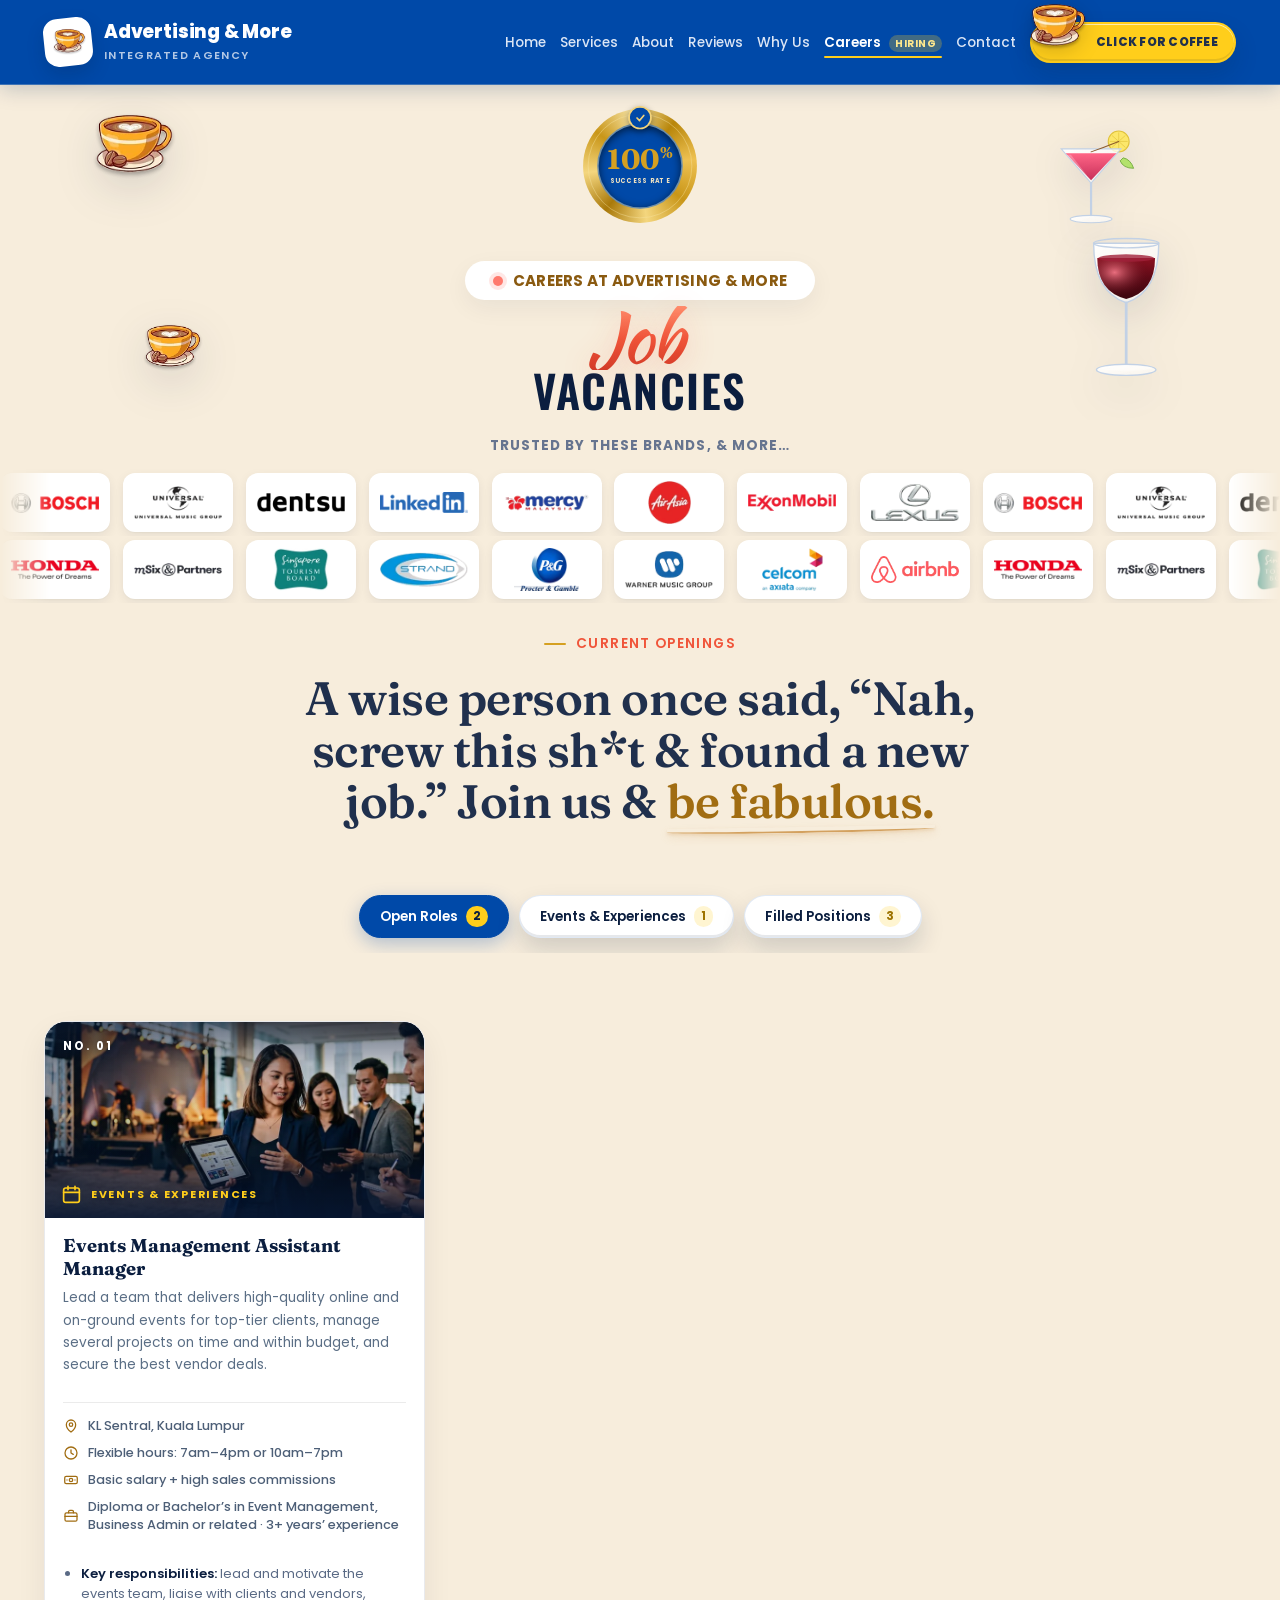
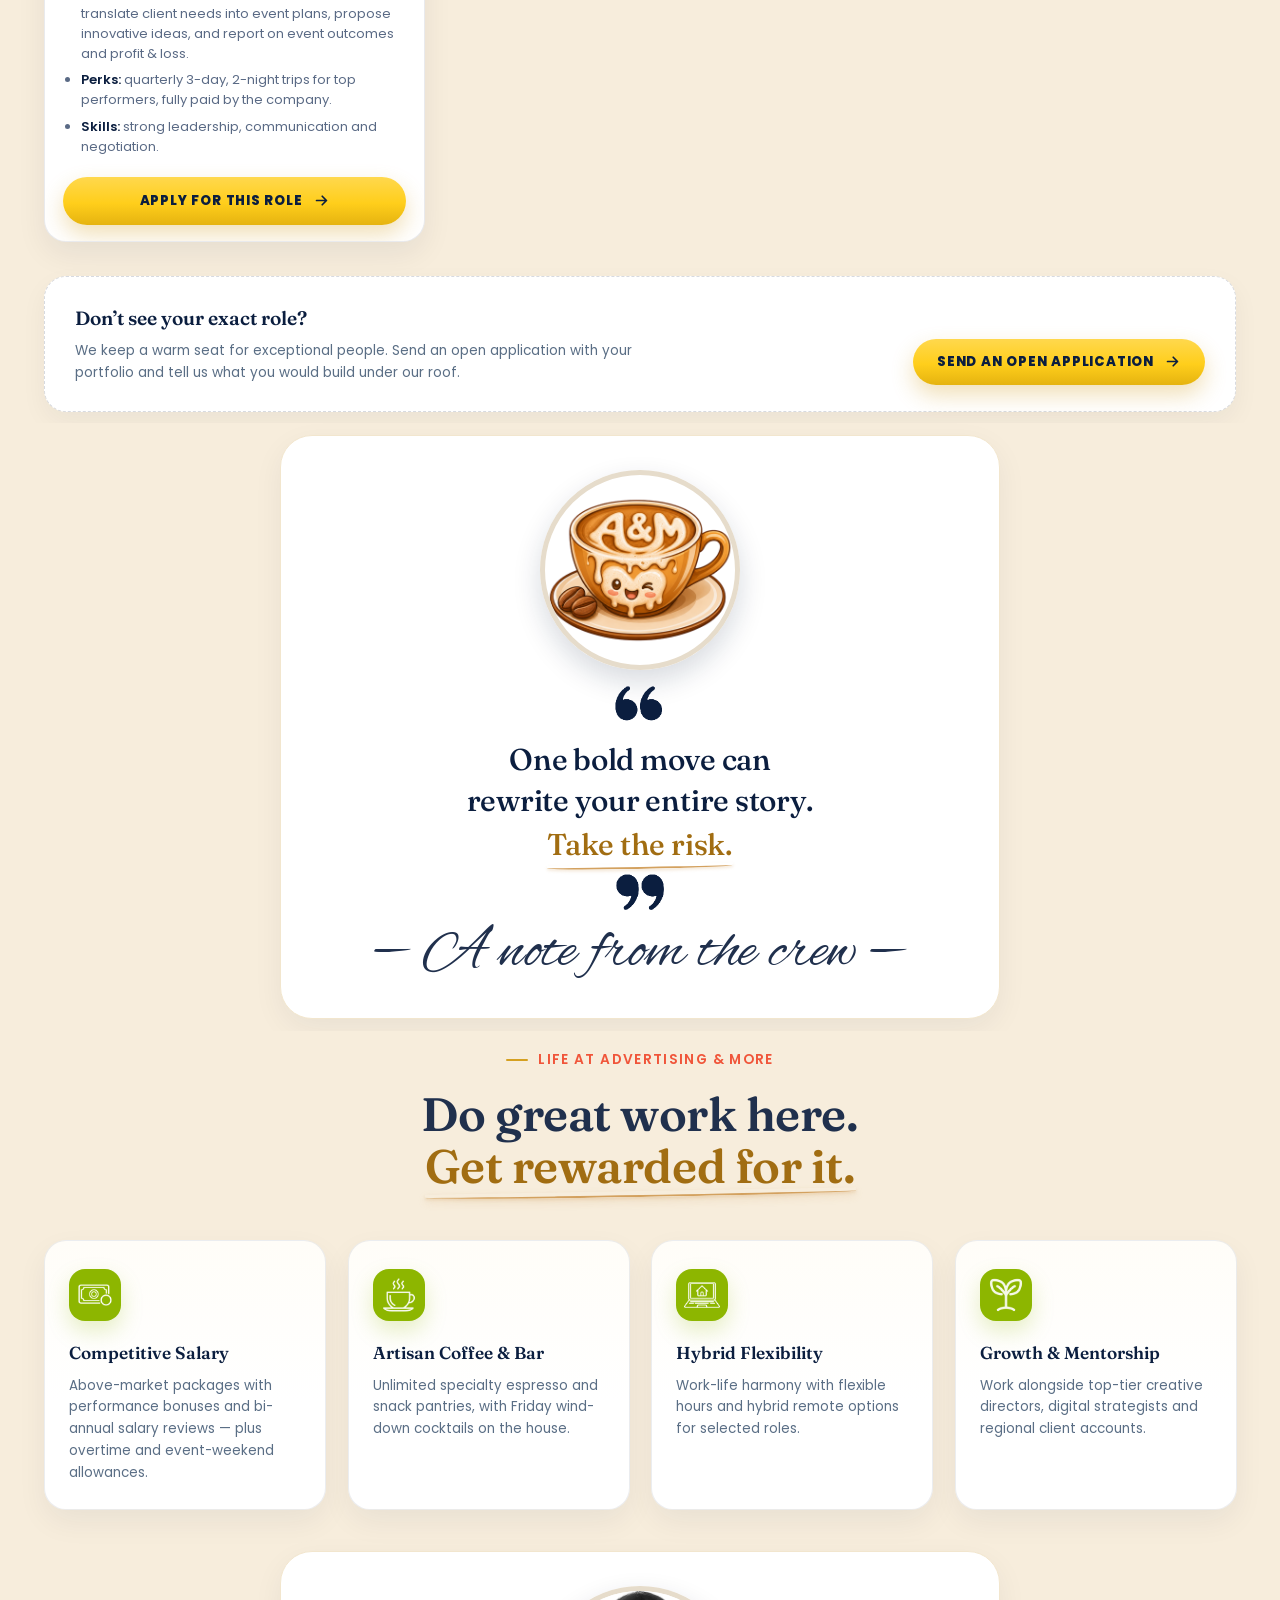
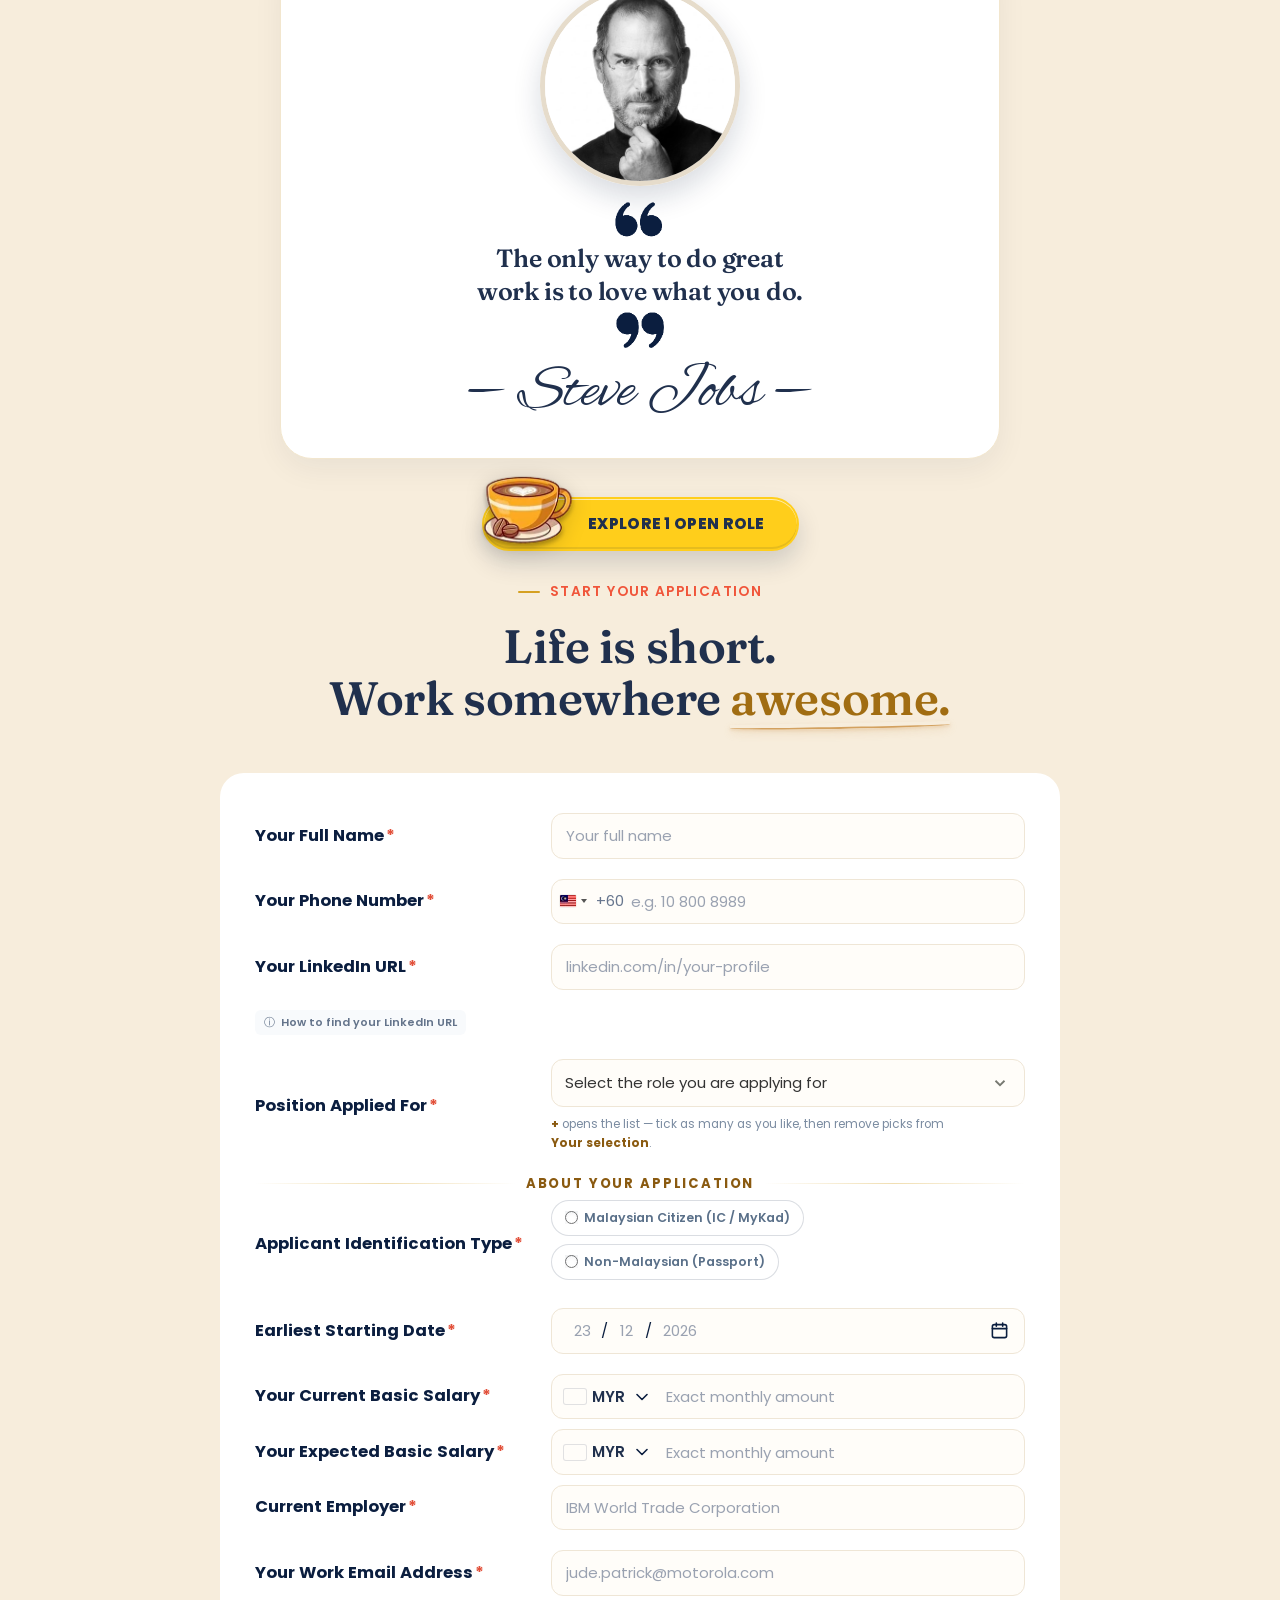
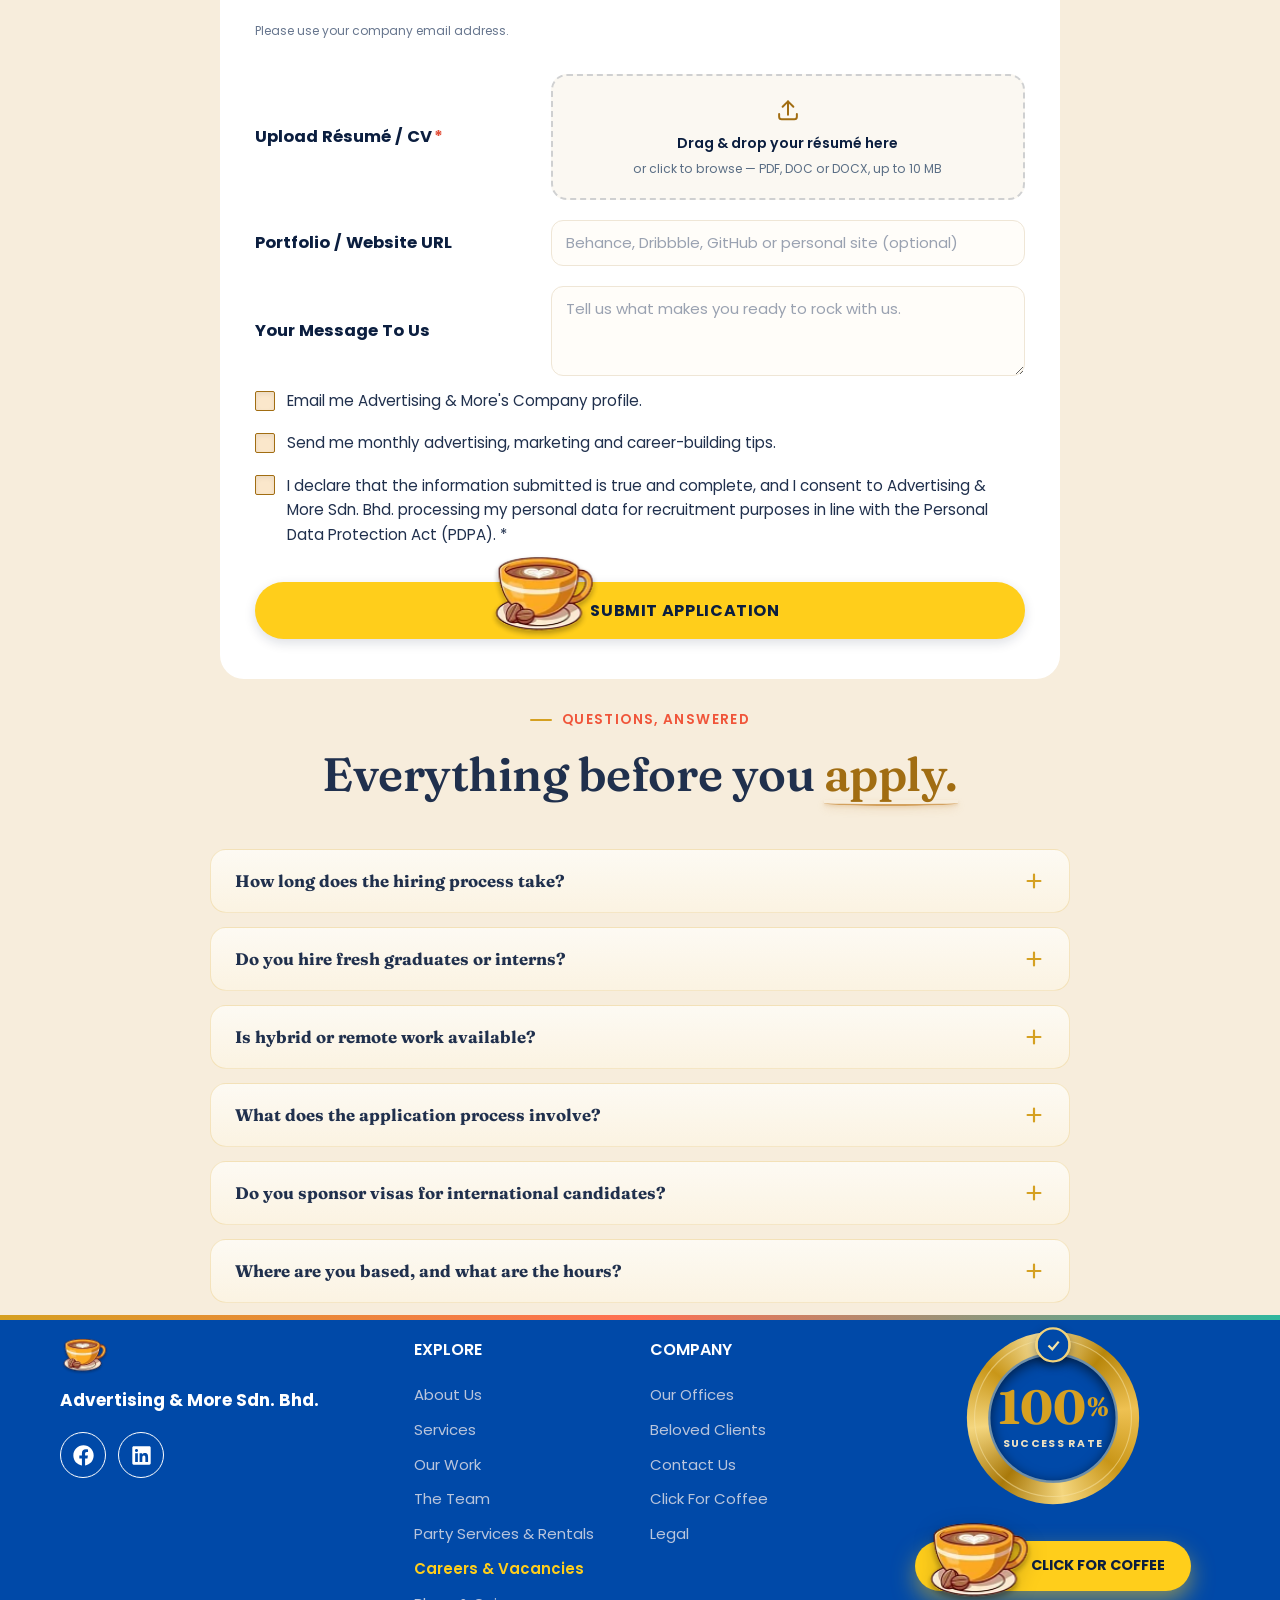
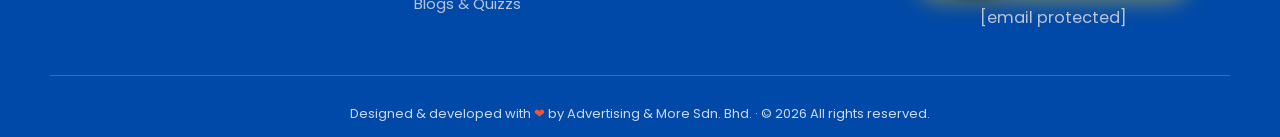
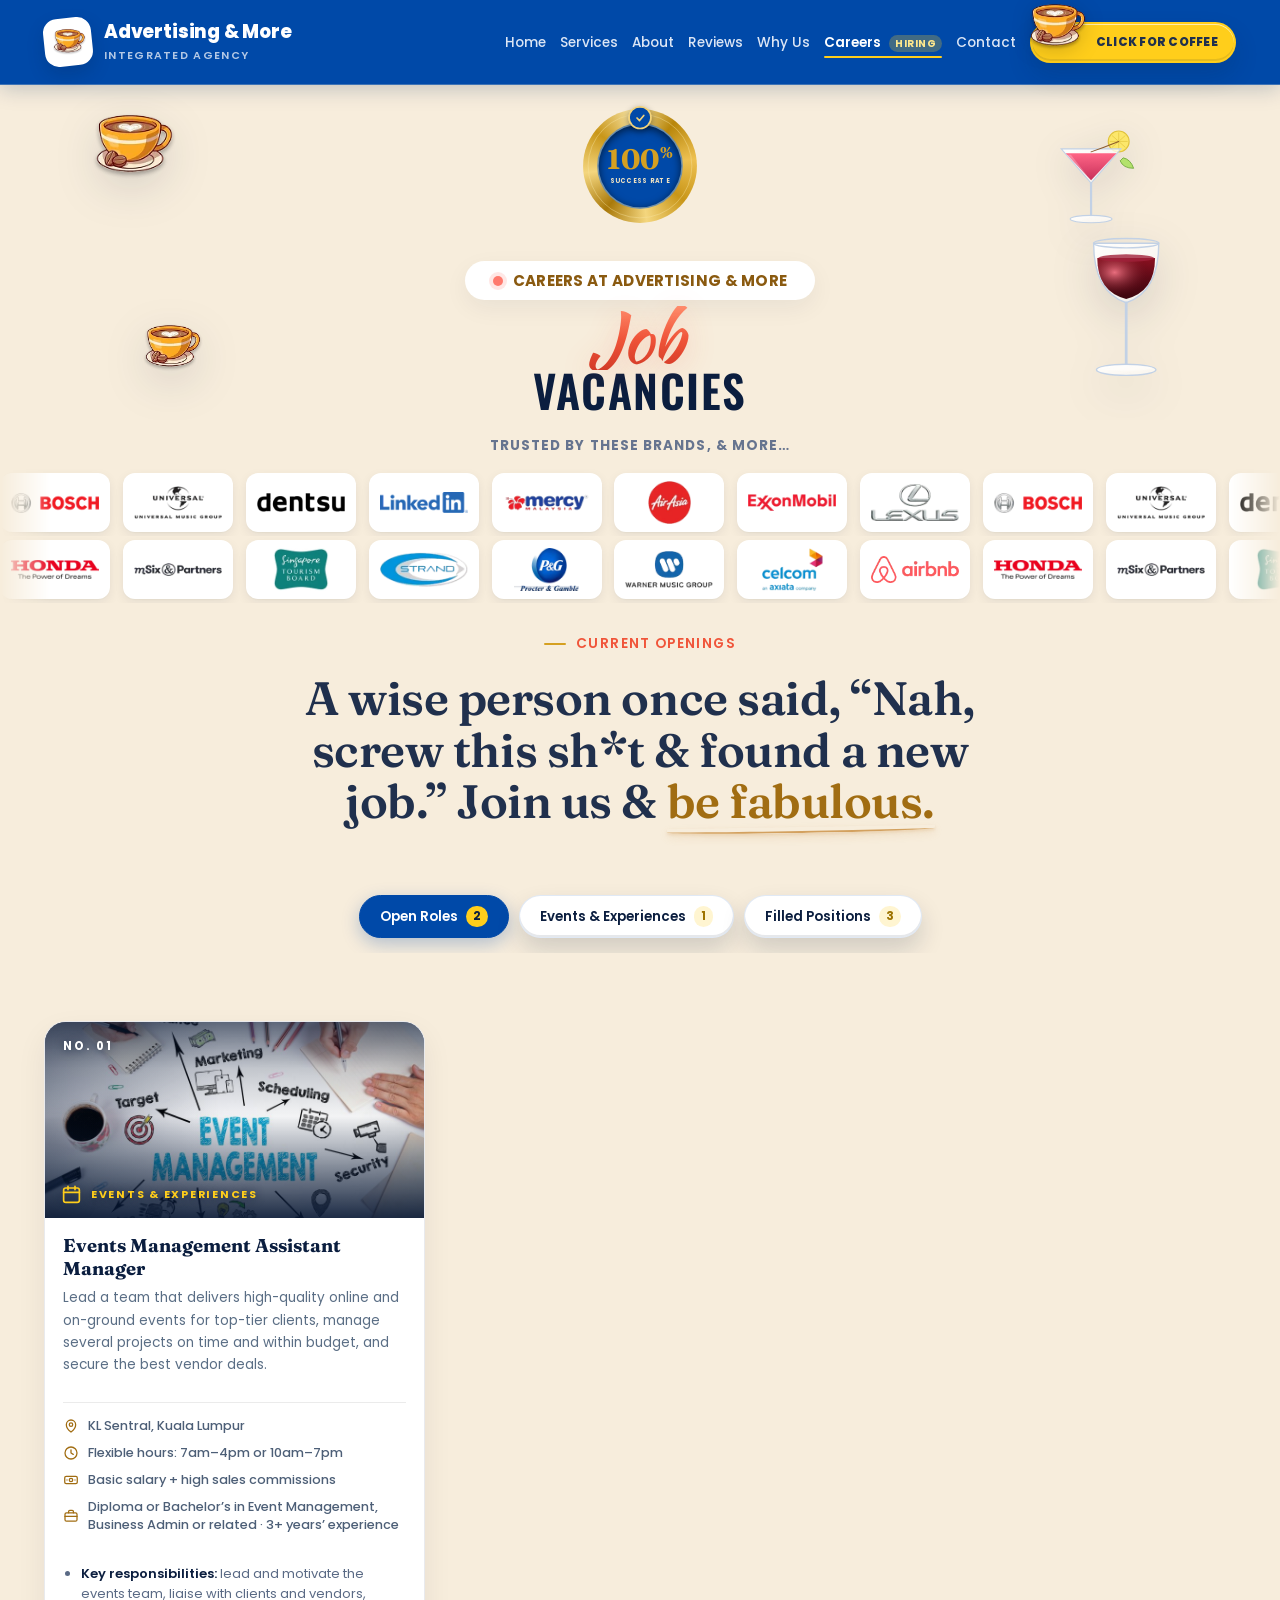
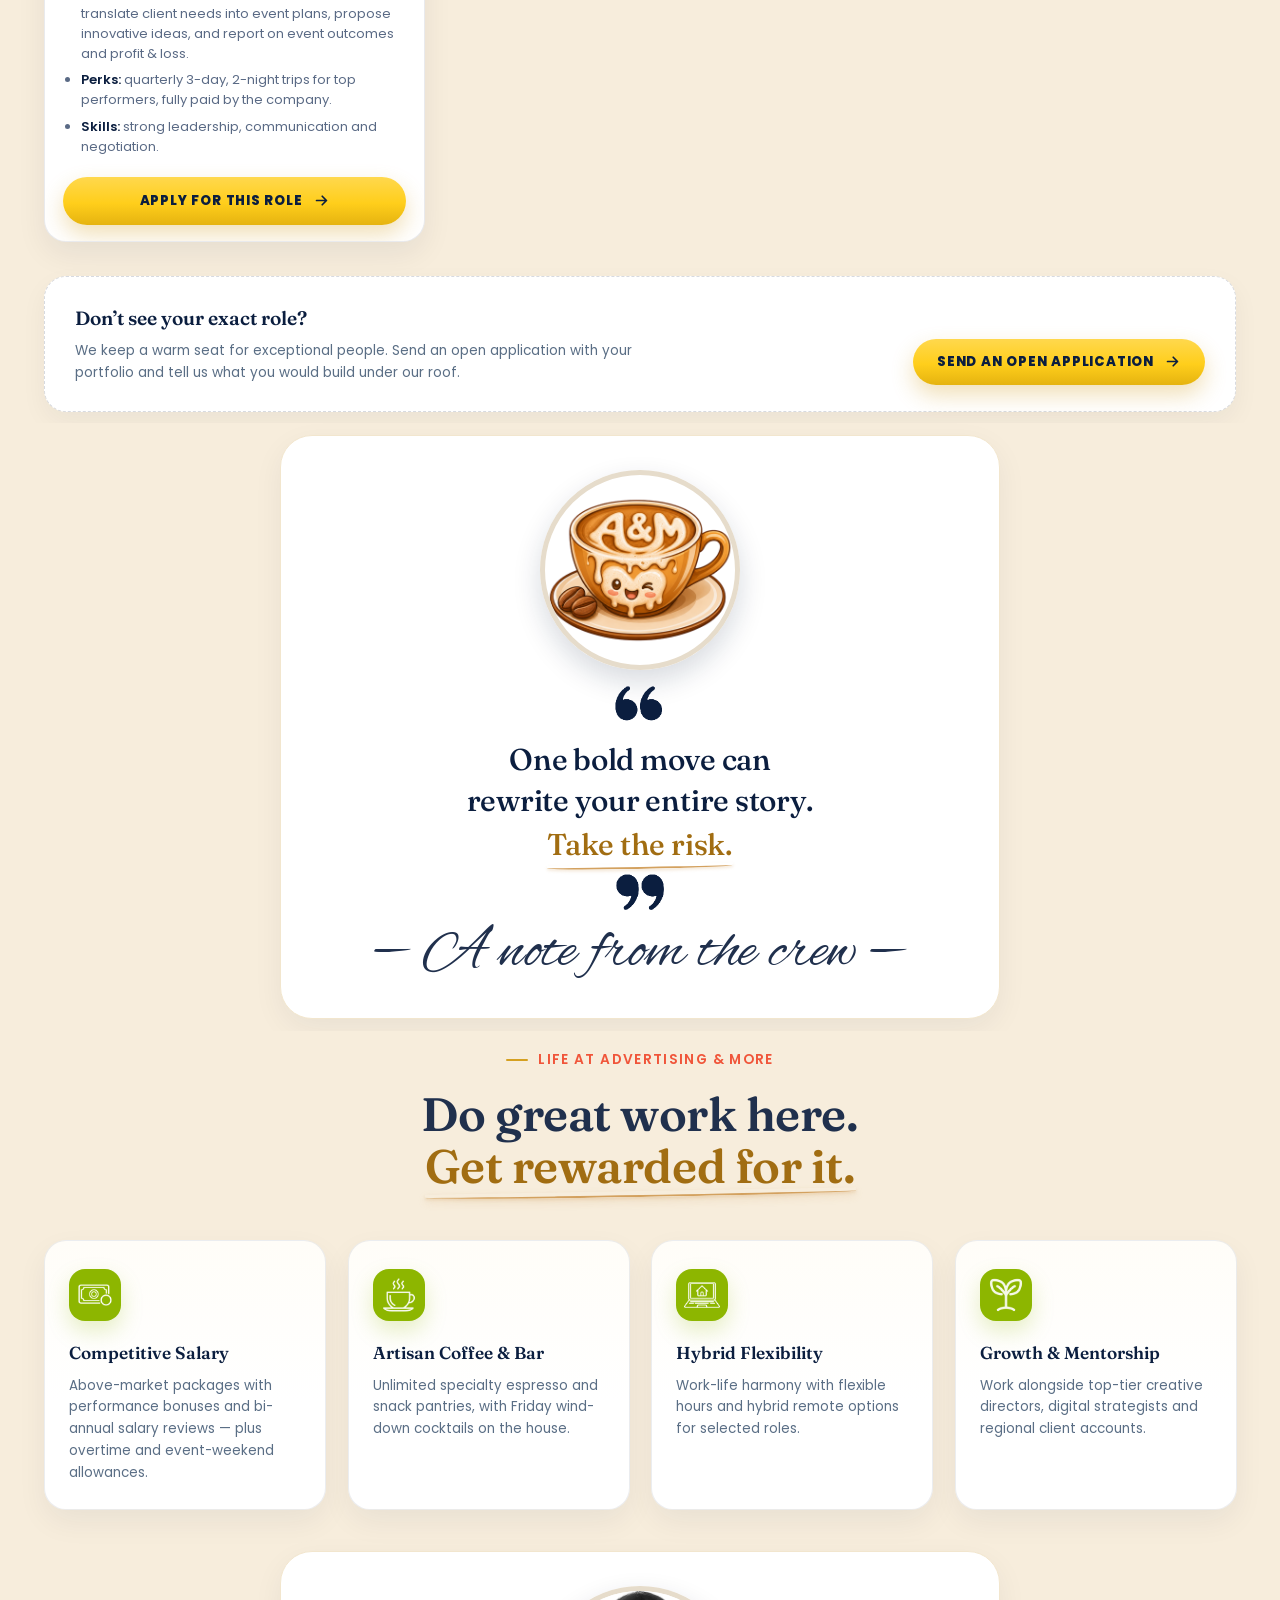
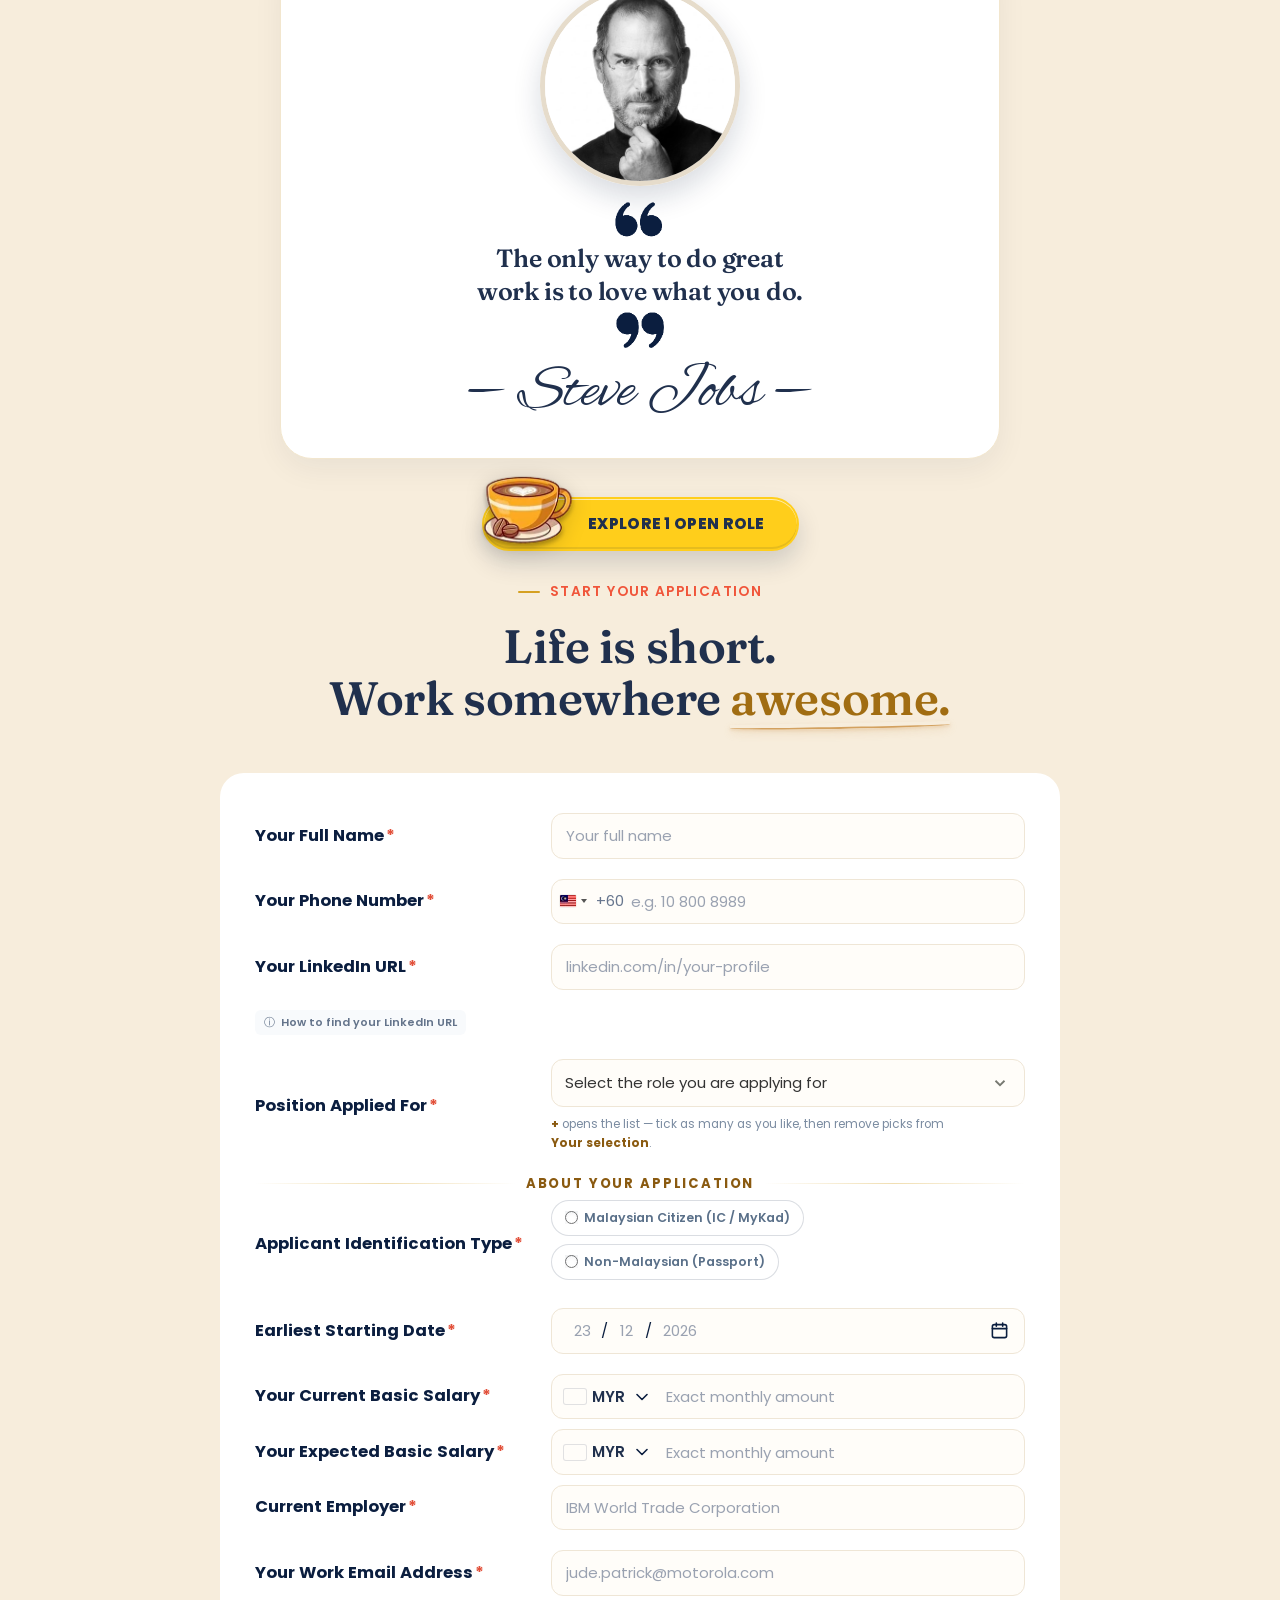
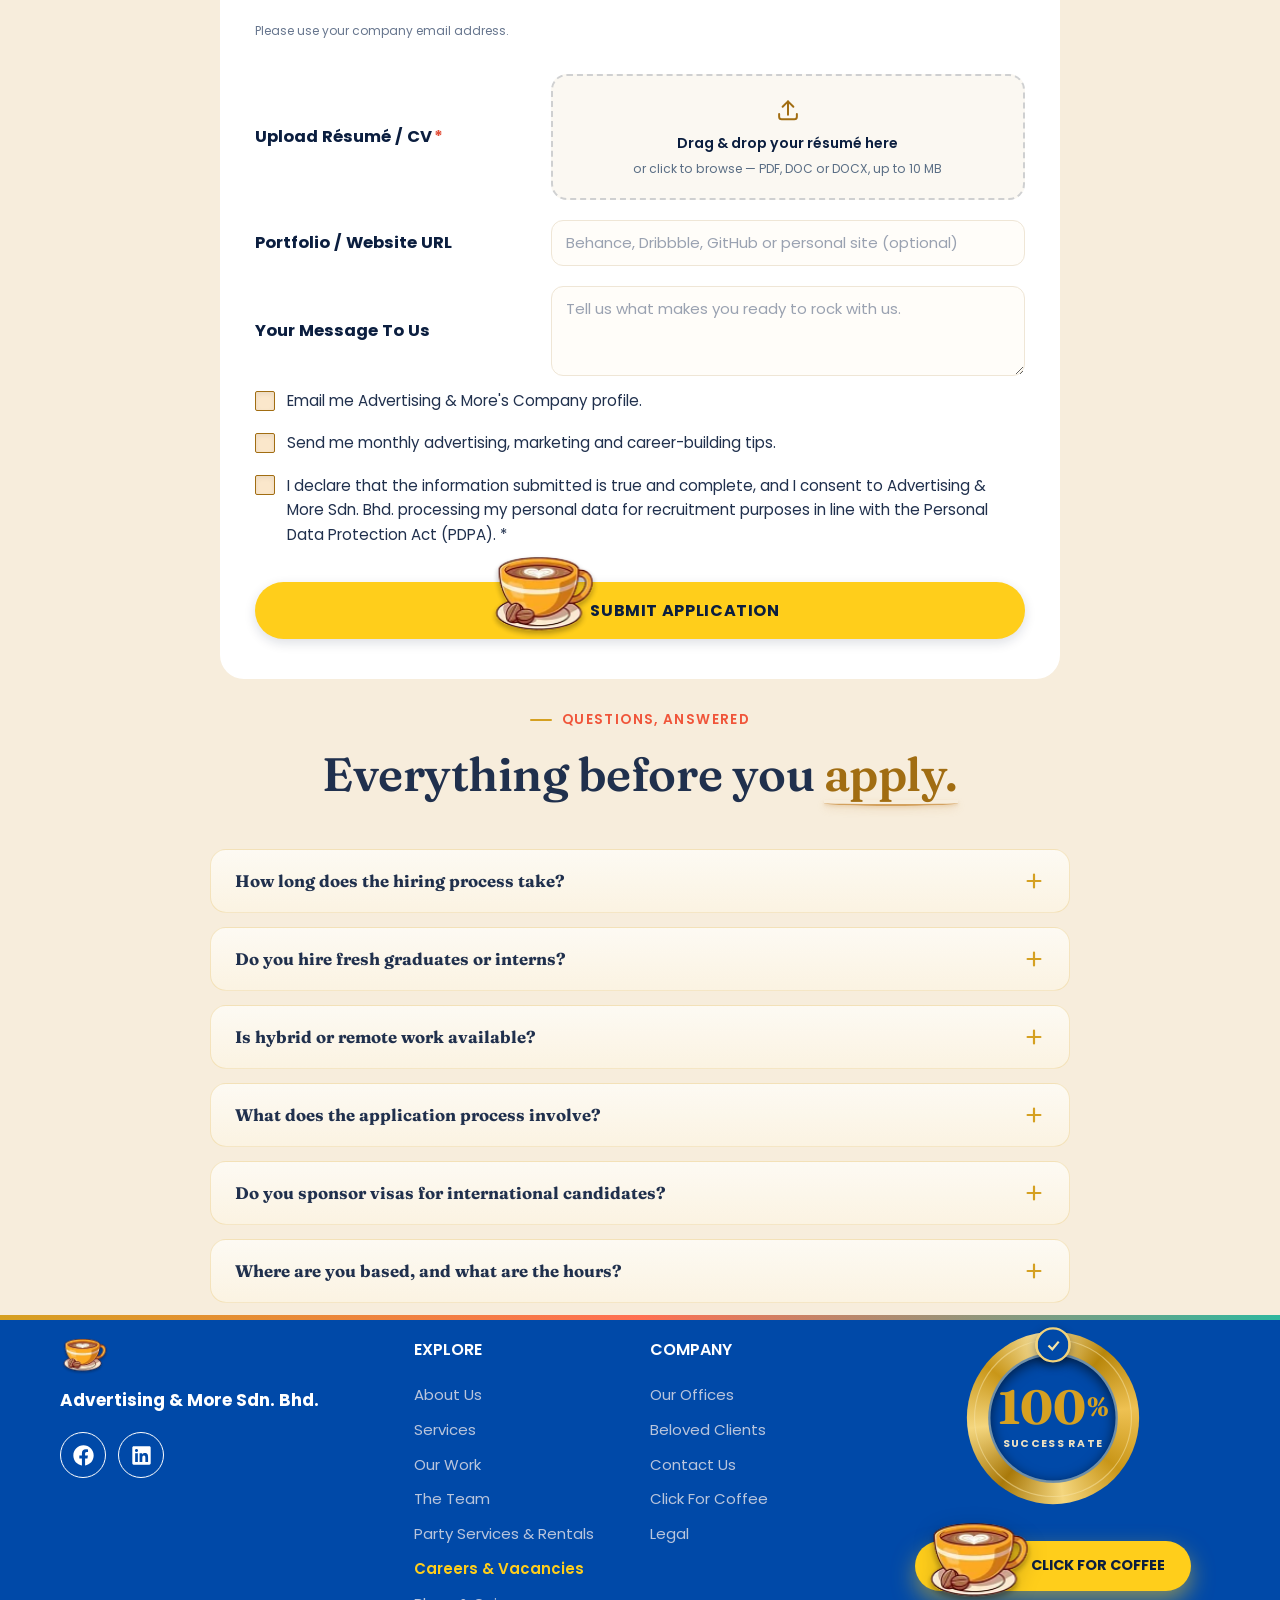
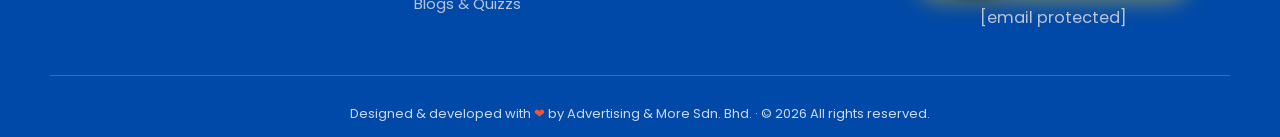
